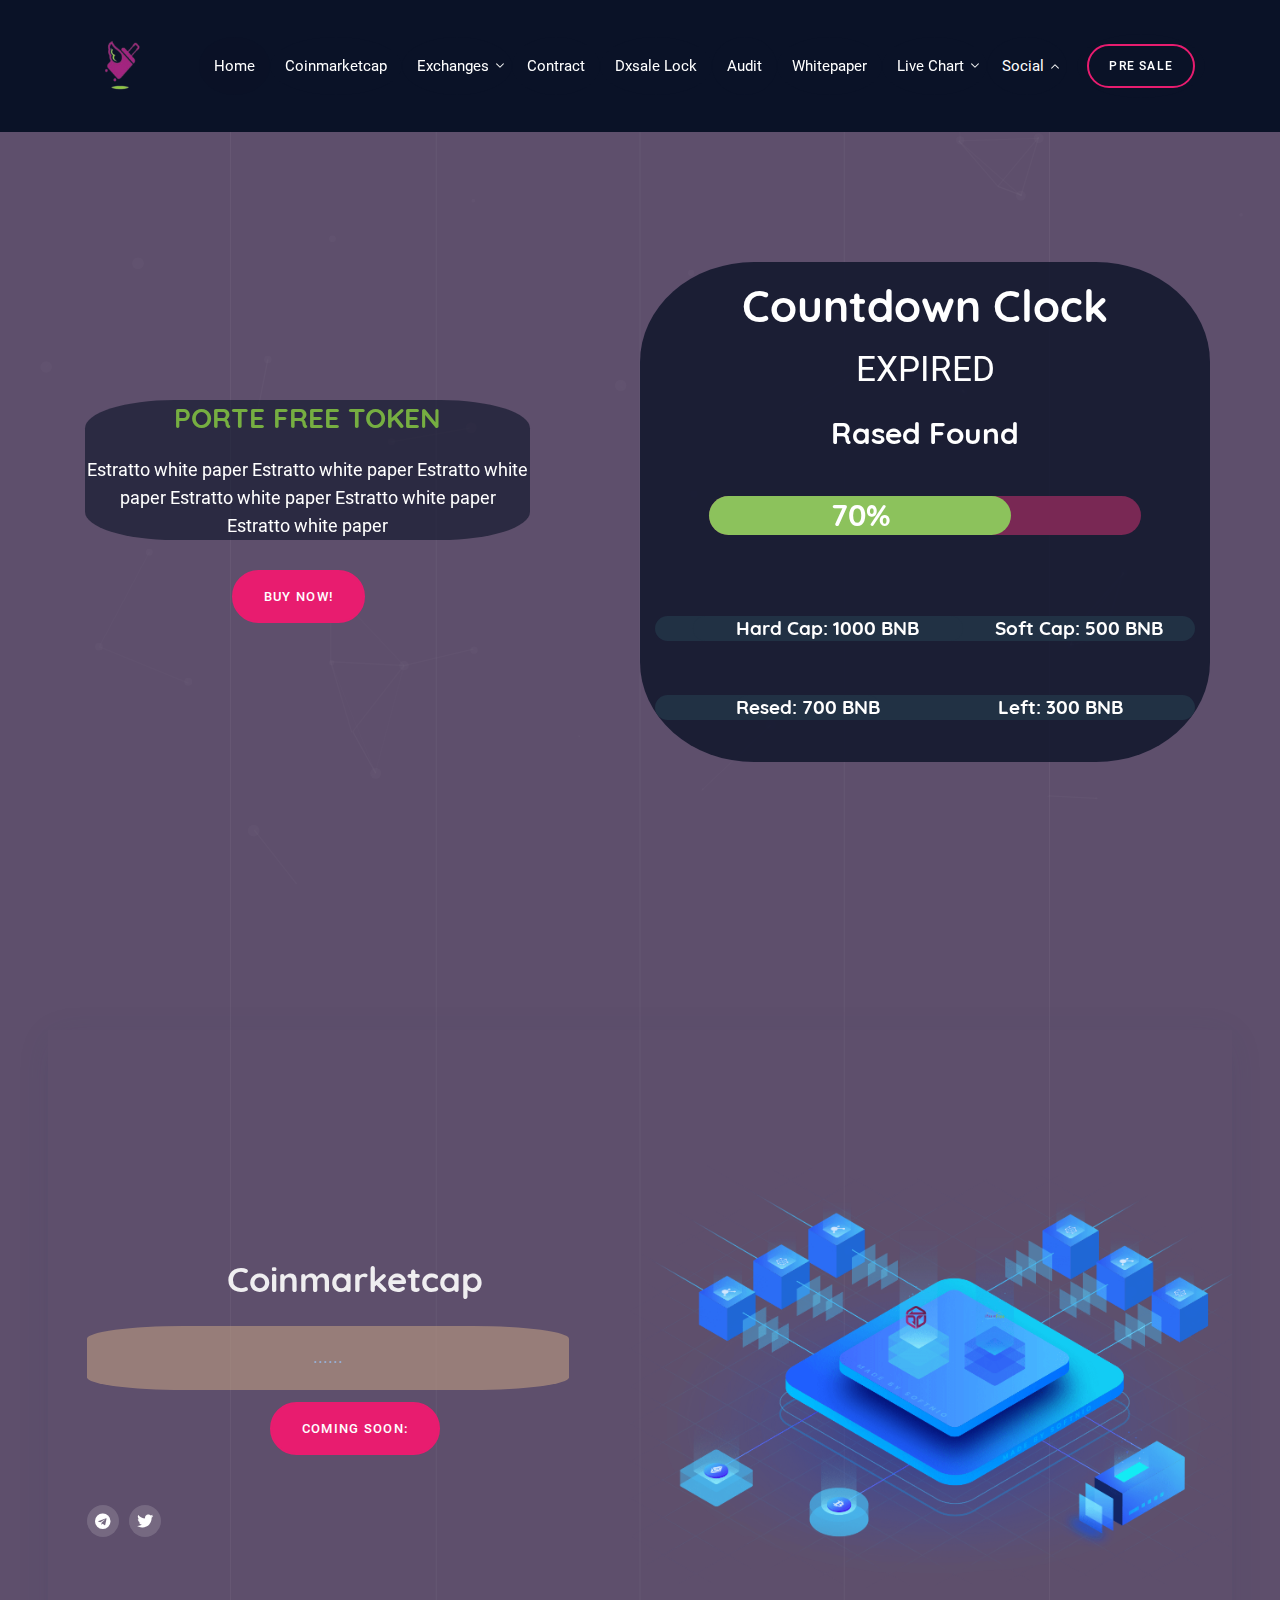
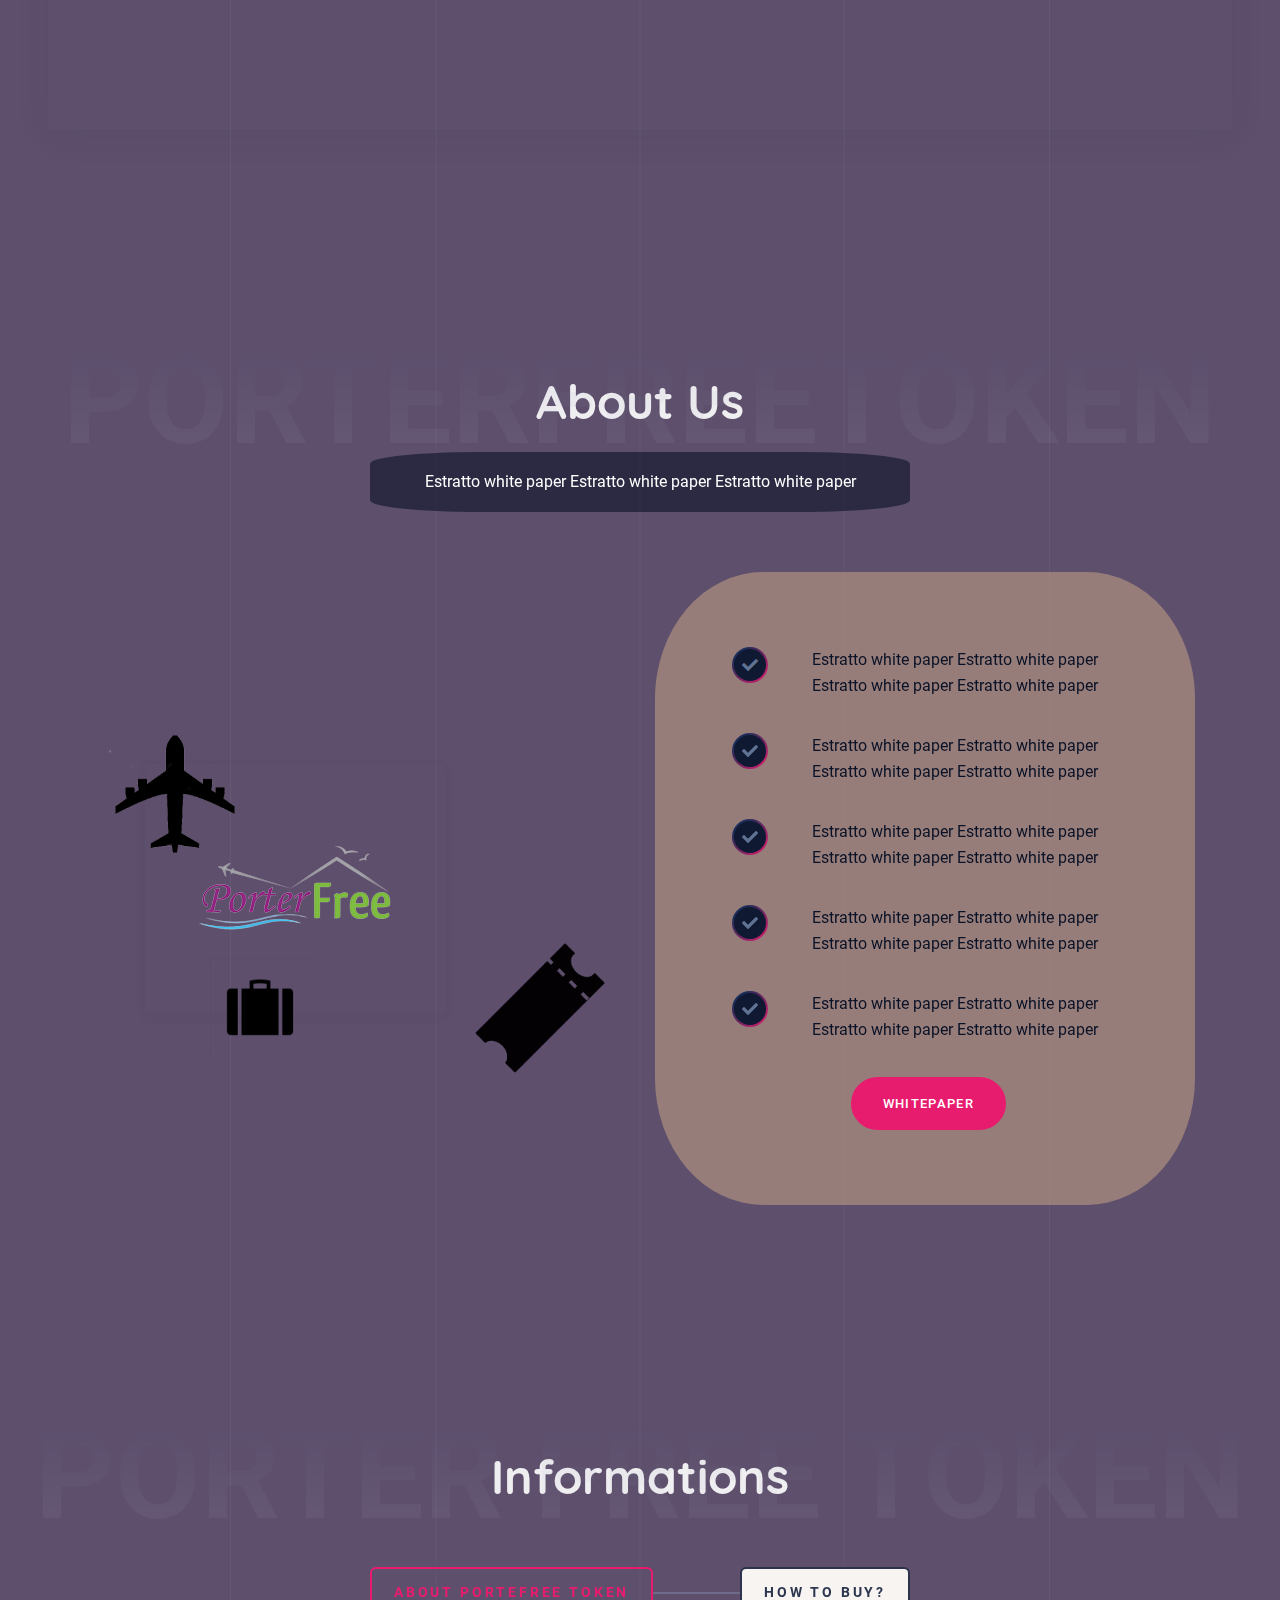
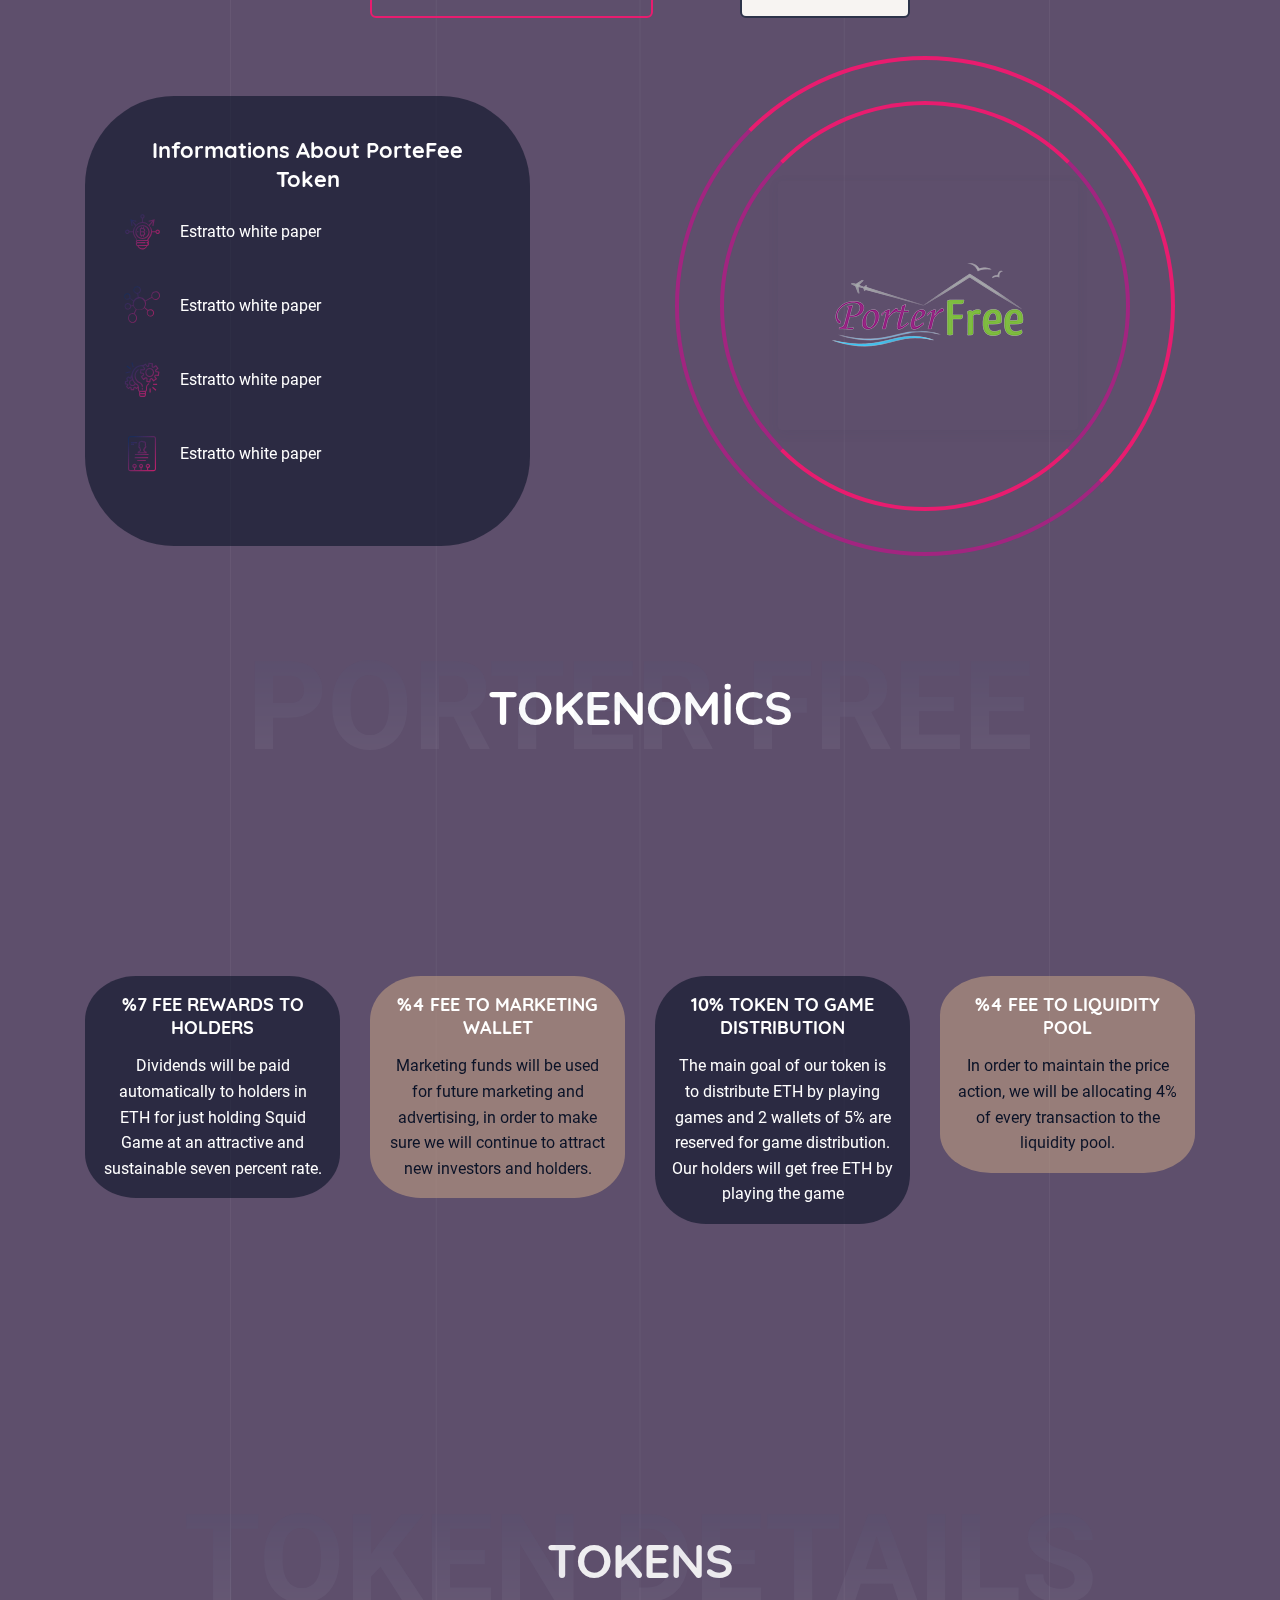
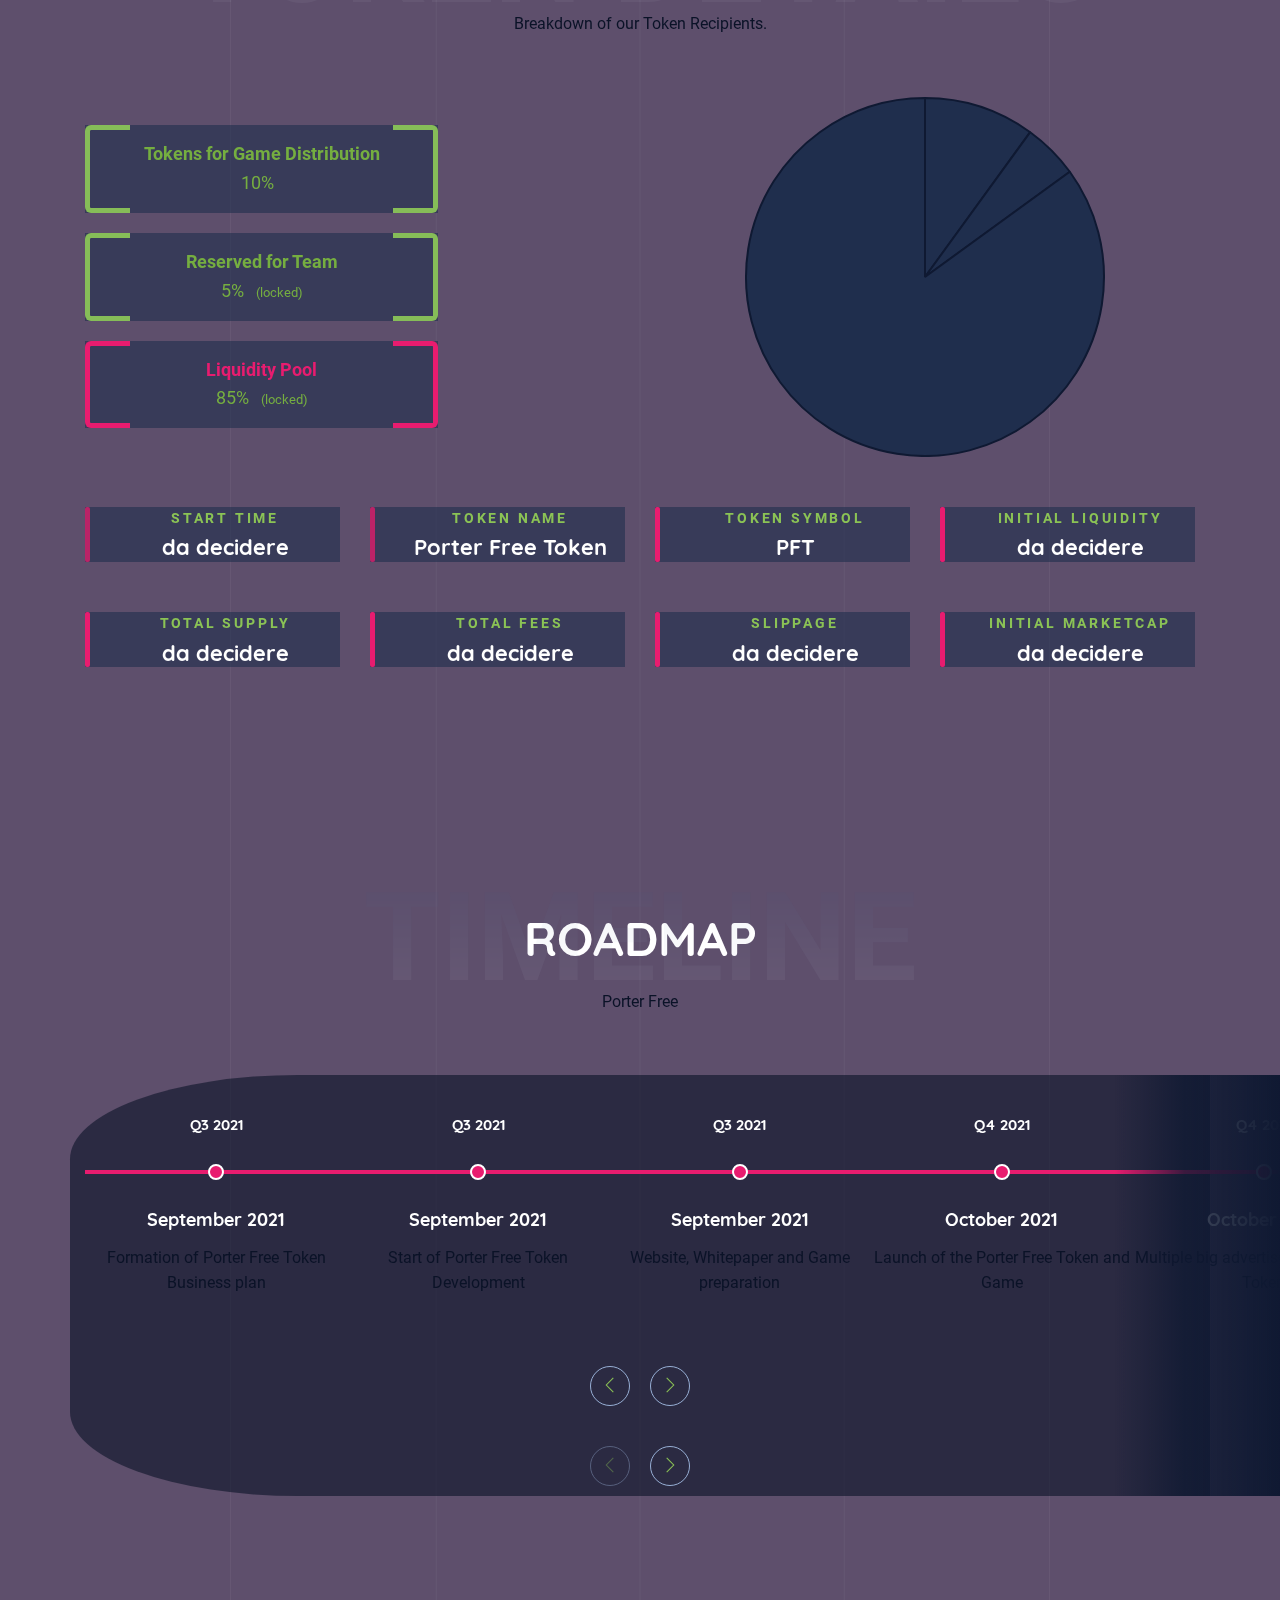
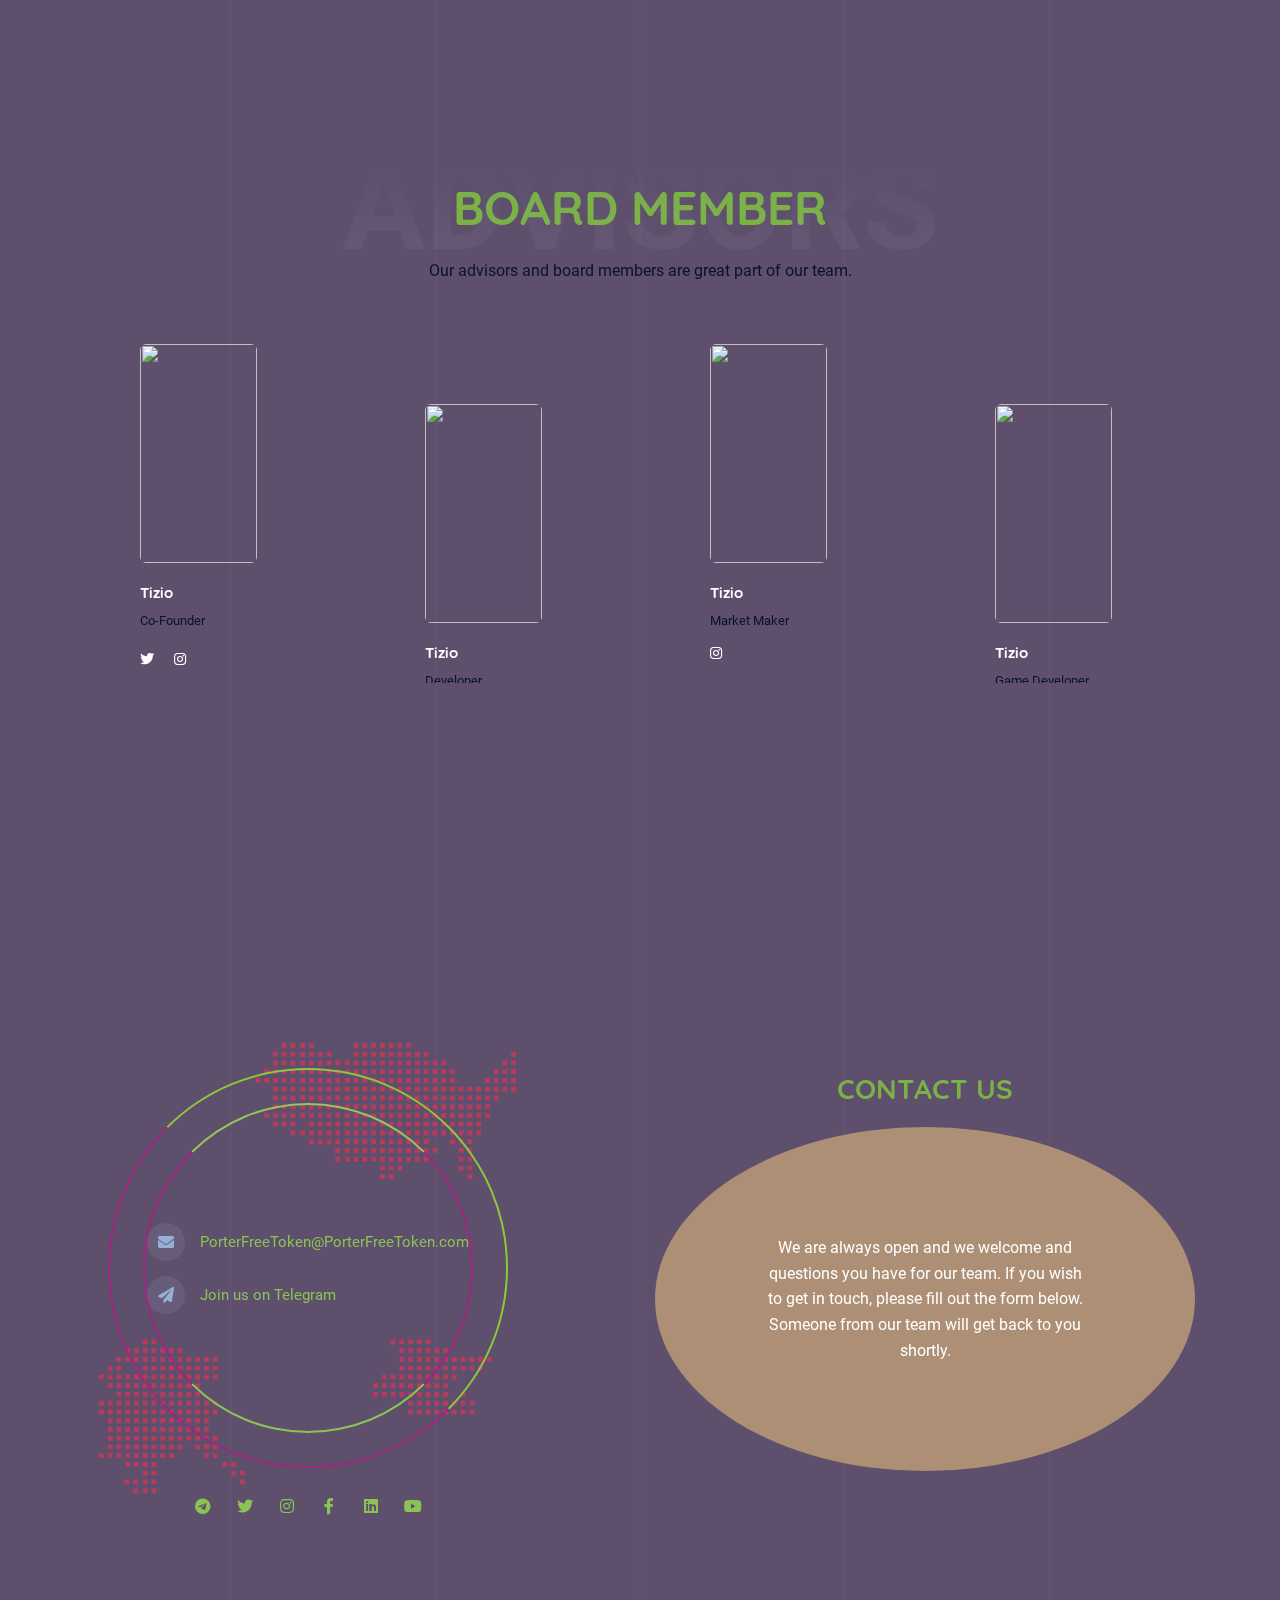
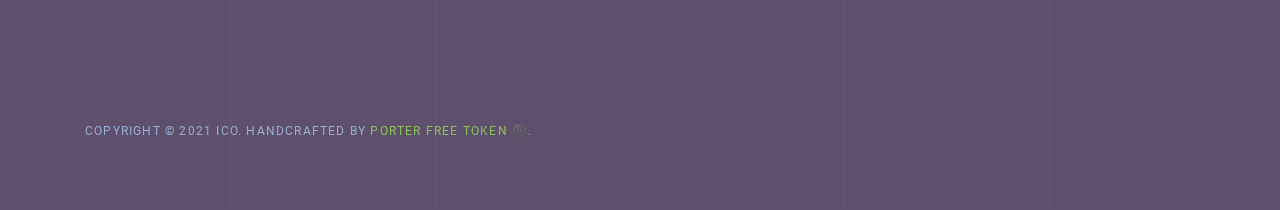
==== index.html @ 36e92fe6 "Update index.html" ====
<html lang="en" class="js"><head>
    <style>
        body{
    background-color: rgb(13 20 42 / 80%) !important;
    background-attachment: fixed;
    background-size: cover;
        }
    </style>
	<meta charset="utf-8">
<meta name="author" content="Softnio">
<meta name="viewport" content="width=device-width, initial-scale=1, shrink-to-fit=no">
<!-- Fav Icon  -->
<!-- Site Title  -->
<title>Porter Free Token</title>
<meta name="description" content="Porter Free Token ®️ trading is on the PancakeSwap exchange.Play to Earn games, earn ETH &amp; NFTs &amp; 7% ETH rewards.Stay away from imitations and scammers.">
<meta name="keywords" content="Porter Free token , Porter Free Token, Porter Free coin, Porter Free Token, PorterFreeToken, coinmarketcap PorterFreeToken, orjinal Porter Free token, gerçek porter free token">
<meta name="yandex-verification" content="a3447a45c0b1c14e">
<!-- Bundle and Base CSS -->
<link rel="stylesheet" href="assets/css/vendor.bundle.min1bce.css?ver=1930">
<link rel="stylesheet" href="assets/css/style-azalea.min1bce.css?ver=1930" id="changeTheme">
<!-- Extra CSS -->
<link rel="stylesheet" href="assets/css/theme1bce.css?ver=1930">
<meta name="google-site-verification" content="4xyXdU1_4LXuKxbfBx0gjifMsf9jzXe_cjscd1Zd5cg">
<!-- Global site tag (gtag.js) - Google Analytics -->
<script type="text/javascript" async="" src="https://www.google-analytics.com/analytics.js"></script><script type="text/javascript" async="" src="https://www.google-analytics.com/analytics.js"></script><script type="text/javascript" async="" src="https://www.google-analytics.com/analytics.js"></script><script type="text/javascript" async="" src="https://www.google-analytics.com/analytics.js"></script><script type="text/javascript" async="" src="https://www.google-analytics.com/analytics.js"></script><script type="text/javascript" async="" src="https://www.google-analytics.com/analytics.js"></script><script type="text/javascript" async="" src="https://www.google-analytics.com/analytics.js"></script><script type="text/javascript" async="" src="https://www.google-analytics.com/analytics.js"></script><script type="text/javascript" async="" src="https://www.google-analytics.com/analytics.js"></script><script type="text/javascript" async="" src="https://www.google-analytics.com/analytics.js"></script><script type="text/javascript" async="" src="https://www.google-analytics.com/analytics.js"></script><script type="text/javascript" async="" src="https://www.google-analytics.com/analytics.js"></script><script type="text/javascript" async="" src="https://www.google-analytics.com/analytics.js"></script><script type="text/javascript" async="" src="https://www.google-analytics.com/analytics.js"></script><script type="text/javascript" async="" src="https://www.google-analytics.com/analytics.js"></script><script type="text/javascript" async="" src="https://www.google-analytics.com/analytics.js"></script><script type="text/javascript" async="" src="https://www.google-analytics.com/analytics.js"></script><script type="text/javascript" async="" src="https://www.google-analytics.com/analytics.js"></script><script type="text/javascript" async="" src="https://www.google-analytics.com/analytics.js"></script><script type="text/javascript" async="" src="https://www.google-analytics.com/analytics.js"></script><script type="text/javascript" async="" src="https://www.google-analytics.com/analytics.js"></script><script type="text/javascript" async="" src="https://www.google-analytics.com/analytics.js"></script><script type="text/javascript" async="" src="https://www.google-analytics.com/analytics.js"></script><script type="text/javascript" async="" src="https://www.google-analytics.com/analytics.js"></script><script type="text/javascript" async="" src="https://www.google-analytics.com/analytics.js"></script><script type="text/javascript" async="" src="https://www.google-analytics.com/analytics.js"></script><script type="text/javascript" async="" src="https://www.google-analytics.com/analytics.js"></script><script async="" src="https://www.googletagmanager.com/gtag/js?id=UA-211603983-1"></script>
<script>
  window.dataLayer = window.dataLayer || [];
  function gtag(){dataLayer.push(arguments);}
  gtag('js', new Date());
  gtag('config', 'UA-211603983-1');
</script>
<style type="text/css">     
            .e_name, .e_email, .e_email-1, .e_sub, .e_mes { display:none;}
</style> 

<style type="text/css">/* Chart.js */
@keyframes chartjs-render-animation{from{opacity:.99}to{opacity:1}}.chartjs-render-monitor{animation:chartjs-render-animation 1ms}.chartjs-size-monitor,.chartjs-size-monitor-expand,.chartjs-size-monitor-shrink{position:absolute;direction:ltr;left:0;top:0;right:0;bottom:0;overflow:hidden;pointer-events:none;visibility:hidden;z-index:-1}.chartjs-size-monitor-expand>div{position:absolute;width:1000000px;height:1000000px;left:0;top:0}.chartjs-size-monitor-shrink>div{position:absolute;width:200%;height:200%;left:0;top:0}</style><style type="text/css">/* Chart.js */
@keyframes chartjs-render-animation{from{opacity:.99}to{opacity:1}}.chartjs-render-monitor{animation:chartjs-render-animation 1ms}.chartjs-size-monitor,.chartjs-size-monitor-expand,.chartjs-size-monitor-shrink{position:absolute;direction:ltr;left:0;top:0;right:0;bottom:0;overflow:hidden;pointer-events:none;visibility:hidden;z-index:-1}.chartjs-size-monitor-expand>div{position:absolute;width:1000000px;height:1000000px;left:0;top:0}.chartjs-size-monitor-shrink>div{position:absolute;width:200%;height:200%;left:0;top:0}</style><style type="text/css">/* Chart.js */
@keyframes chartjs-render-animation{from{opacity:.99}to{opacity:1}}.chartjs-render-monitor{animation:chartjs-render-animation 1ms}.chartjs-size-monitor,.chartjs-size-monitor-expand,.chartjs-size-monitor-shrink{position:absolute;direction:ltr;left:0;top:0;right:0;bottom:0;overflow:hidden;pointer-events:none;visibility:hidden;z-index:-1}.chartjs-size-monitor-expand>div{position:absolute;width:1000000px;height:1000000px;left:0;top:0}.chartjs-size-monitor-shrink>div{position:absolute;width:200%;height:200%;left:0;top:0}</style><style type="text/css">/* Chart.js */
@keyframes chartjs-render-animation{from{opacity:.99}to{opacity:1}}.chartjs-render-monitor{animation:chartjs-render-animation 1ms}.chartjs-size-monitor,.chartjs-size-monitor-expand,.chartjs-size-monitor-shrink{position:absolute;direction:ltr;left:0;top:0;right:0;bottom:0;overflow:hidden;pointer-events:none;visibility:hidden;z-index:-1}.chartjs-size-monitor-expand>div{position:absolute;width:1000000px;height:1000000px;left:0;top:0}.chartjs-size-monitor-shrink>div{position:absolute;width:200%;height:200%;left:0;top:0}</style><style type="text/css">/* Chart.js */
@keyframes chartjs-render-animation{from{opacity:.99}to{opacity:1}}.chartjs-render-monitor{animation:chartjs-render-animation 1ms}.chartjs-size-monitor,.chartjs-size-monitor-expand,.chartjs-size-monitor-shrink{position:absolute;direction:ltr;left:0;top:0;right:0;bottom:0;overflow:hidden;pointer-events:none;visibility:hidden;z-index:-1}.chartjs-size-monitor-expand>div{position:absolute;width:1000000px;height:1000000px;left:0;top:0}.chartjs-size-monitor-shrink>div{position:absolute;width:200%;height:200%;left:0;top:0}</style><style type="text/css">/* Chart.js */
@keyframes chartjs-render-animation{from{opacity:.99}to{opacity:1}}.chartjs-render-monitor{animation:chartjs-render-animation 1ms}.chartjs-size-monitor,.chartjs-size-monitor-expand,.chartjs-size-monitor-shrink{position:absolute;direction:ltr;left:0;top:0;right:0;bottom:0;overflow:hidden;pointer-events:none;visibility:hidden;z-index:-1}.chartjs-size-monitor-expand>div{position:absolute;width:1000000px;height:1000000px;left:0;top:0}.chartjs-size-monitor-shrink>div{position:absolute;width:200%;height:200%;left:0;top:0}</style><style type="text/css">/* Chart.js */
@keyframes chartjs-render-animation{from{opacity:.99}to{opacity:1}}.chartjs-render-monitor{animation:chartjs-render-animation 1ms}.chartjs-size-monitor,.chartjs-size-monitor-expand,.chartjs-size-monitor-shrink{position:absolute;direction:ltr;left:0;top:0;right:0;bottom:0;overflow:hidden;pointer-events:none;visibility:hidden;z-index:-1}.chartjs-size-monitor-expand>div{position:absolute;width:1000000px;height:1000000px;left:0;top:0}.chartjs-size-monitor-shrink>div{position:absolute;width:200%;height:200%;left:0;top:0}</style><style type="text/css">/* Chart.js */
@keyframes chartjs-render-animation{from{opacity:.99}to{opacity:1}}.chartjs-render-monitor{animation:chartjs-render-animation 1ms}.chartjs-size-monitor,.chartjs-size-monitor-expand,.chartjs-size-monitor-shrink{position:absolute;direction:ltr;left:0;top:0;right:0;bottom:0;overflow:hidden;pointer-events:none;visibility:hidden;z-index:-1}.chartjs-size-monitor-expand>div{position:absolute;width:1000000px;height:1000000px;left:0;top:0}.chartjs-size-monitor-shrink>div{position:absolute;width:200%;height:200%;left:0;top:0}</style><style type="text/css">/* Chart.js */
@keyframes chartjs-render-animation{from{opacity:.99}to{opacity:1}}.chartjs-render-monitor{animation:chartjs-render-animation 1ms}.chartjs-size-monitor,.chartjs-size-monitor-expand,.chartjs-size-monitor-shrink{position:absolute;direction:ltr;left:0;top:0;right:0;bottom:0;overflow:hidden;pointer-events:none;visibility:hidden;z-index:-1}.chartjs-size-monitor-expand>div{position:absolute;width:1000000px;height:1000000px;left:0;top:0}.chartjs-size-monitor-shrink>div{position:absolute;width:200%;height:200%;left:0;top:0}</style><style type="text/css">/* Chart.js */
@keyframes chartjs-render-animation{from{opacity:.99}to{opacity:1}}.chartjs-render-monitor{animation:chartjs-render-animation 1ms}.chartjs-size-monitor,.chartjs-size-monitor-expand,.chartjs-size-monitor-shrink{position:absolute;direction:ltr;left:0;top:0;right:0;bottom:0;overflow:hidden;pointer-events:none;visibility:hidden;z-index:-1}.chartjs-size-monitor-expand>div{position:absolute;width:1000000px;height:1000000px;left:0;top:0}.chartjs-size-monitor-shrink>div{position:absolute;width:200%;height:200%;left:0;top:0}</style><style type="text/css">/* Chart.js */
@keyframes chartjs-render-animation{from{opacity:.99}to{opacity:1}}.chartjs-render-monitor{animation:chartjs-render-animation 1ms}.chartjs-size-monitor,.chartjs-size-monitor-expand,.chartjs-size-monitor-shrink{position:absolute;direction:ltr;left:0;top:0;right:0;bottom:0;overflow:hidden;pointer-events:none;visibility:hidden;z-index:-1}.chartjs-size-monitor-expand>div{position:absolute;width:1000000px;height:1000000px;left:0;top:0}.chartjs-size-monitor-shrink>div{position:absolute;width:200%;height:200%;left:0;top:0}</style><style type="text/css">/* Chart.js */
@keyframes chartjs-render-animation{from{opacity:.99}to{opacity:1}}.chartjs-render-monitor{animation:chartjs-render-animation 1ms}.chartjs-size-monitor,.chartjs-size-monitor-expand,.chartjs-size-monitor-shrink{position:absolute;direction:ltr;left:0;top:0;right:0;bottom:0;overflow:hidden;pointer-events:none;visibility:hidden;z-index:-1}.chartjs-size-monitor-expand>div{position:absolute;width:1000000px;height:1000000px;left:0;top:0}.chartjs-size-monitor-shrink>div{position:absolute;width:200%;height:200%;left:0;top:0}</style><style type="text/css">/* Chart.js */
@keyframes chartjs-render-animation{from{opacity:.99}to{opacity:1}}.chartjs-render-monitor{animation:chartjs-render-animation 1ms}.chartjs-size-monitor,.chartjs-size-monitor-expand,.chartjs-size-monitor-shrink{position:absolute;direction:ltr;left:0;top:0;right:0;bottom:0;overflow:hidden;pointer-events:none;visibility:hidden;z-index:-1}.chartjs-size-monitor-expand>div{position:absolute;width:1000000px;height:1000000px;left:0;top:0}.chartjs-size-monitor-shrink>div{position:absolute;width:200%;height:200%;left:0;top:0}</style><style type="text/css">/* Chart.js */
@keyframes chartjs-render-animation{from{opacity:.99}to{opacity:1}}.chartjs-render-monitor{animation:chartjs-render-animation 1ms}.chartjs-size-monitor,.chartjs-size-monitor-expand,.chartjs-size-monitor-shrink{position:absolute;direction:ltr;left:0;top:0;right:0;bottom:0;overflow:hidden;pointer-events:none;visibility:hidden;z-index:-1}.chartjs-size-monitor-expand>div{position:absolute;width:1000000px;height:1000000px;left:0;top:0}.chartjs-size-monitor-shrink>div{position:absolute;width:200%;height:200%;left:0;top:0}</style><style type="text/css">/* Chart.js */
@keyframes chartjs-render-animation{from{opacity:.99}to{opacity:1}}.chartjs-render-monitor{animation:chartjs-render-animation 1ms}.chartjs-size-monitor,.chartjs-size-monitor-expand,.chartjs-size-monitor-shrink{position:absolute;direction:ltr;left:0;top:0;right:0;bottom:0;overflow:hidden;pointer-events:none;visibility:hidden;z-index:-1}.chartjs-size-monitor-expand>div{position:absolute;width:1000000px;height:1000000px;left:0;top:0}.chartjs-size-monitor-shrink>div{position:absolute;width:200%;height:200%;left:0;top:0}</style><style type="text/css">/* Chart.js */
@keyframes chartjs-render-animation{from{opacity:.99}to{opacity:1}}.chartjs-render-monitor{animation:chartjs-render-animation 1ms}.chartjs-size-monitor,.chartjs-size-monitor-expand,.chartjs-size-monitor-shrink{position:absolute;direction:ltr;left:0;top:0;right:0;bottom:0;overflow:hidden;pointer-events:none;visibility:hidden;z-index:-1}.chartjs-size-monitor-expand>div{position:absolute;width:1000000px;height:1000000px;left:0;top:0}.chartjs-size-monitor-shrink>div{position:absolute;width:200%;height:200%;left:0;top:0}</style><style type="text/css">/* Chart.js */
@keyframes chartjs-render-animation{from{opacity:.99}to{opacity:1}}.chartjs-render-monitor{animation:chartjs-render-animation 1ms}.chartjs-size-monitor,.chartjs-size-monitor-expand,.chartjs-size-monitor-shrink{position:absolute;direction:ltr;left:0;top:0;right:0;bottom:0;overflow:hidden;pointer-events:none;visibility:hidden;z-index:-1}.chartjs-size-monitor-expand>div{position:absolute;width:1000000px;height:1000000px;left:0;top:0}.chartjs-size-monitor-shrink>div{position:absolute;width:200%;height:200%;left:0;top:0}</style><style type="text/css">/* Chart.js */
@keyframes chartjs-render-animation{from{opacity:.99}to{opacity:1}}.chartjs-render-monitor{animation:chartjs-render-animation 1ms}.chartjs-size-monitor,.chartjs-size-monitor-expand,.chartjs-size-monitor-shrink{position:absolute;direction:ltr;left:0;top:0;right:0;bottom:0;overflow:hidden;pointer-events:none;visibility:hidden;z-index:-1}.chartjs-size-monitor-expand>div{position:absolute;width:1000000px;height:1000000px;left:0;top:0}.chartjs-size-monitor-shrink>div{position:absolute;width:200%;height:200%;left:0;top:0}</style><style type="text/css">/* Chart.js */
@keyframes chartjs-render-animation{from{opacity:.99}to{opacity:1}}.chartjs-render-monitor{animation:chartjs-render-animation 1ms}.chartjs-size-monitor,.chartjs-size-monitor-expand,.chartjs-size-monitor-shrink{position:absolute;direction:ltr;left:0;top:0;right:0;bottom:0;overflow:hidden;pointer-events:none;visibility:hidden;z-index:-1}.chartjs-size-monitor-expand>div{position:absolute;width:1000000px;height:1000000px;left:0;top:0}.chartjs-size-monitor-shrink>div{position:absolute;width:200%;height:200%;left:0;top:0}</style><style type="text/css">/* Chart.js */
@keyframes chartjs-render-animation{from{opacity:.99}to{opacity:1}}.chartjs-render-monitor{animation:chartjs-render-animation 1ms}.chartjs-size-monitor,.chartjs-size-monitor-expand,.chartjs-size-monitor-shrink{position:absolute;direction:ltr;left:0;top:0;right:0;bottom:0;overflow:hidden;pointer-events:none;visibility:hidden;z-index:-1}.chartjs-size-monitor-expand>div{position:absolute;width:1000000px;height:1000000px;left:0;top:0}.chartjs-size-monitor-shrink>div{position:absolute;width:200%;height:200%;left:0;top:0}</style><style type="text/css">/* Chart.js */
@keyframes chartjs-render-animation{from{opacity:.99}to{opacity:1}}.chartjs-render-monitor{animation:chartjs-render-animation 1ms}.chartjs-size-monitor,.chartjs-size-monitor-expand,.chartjs-size-monitor-shrink{position:absolute;direction:ltr;left:0;top:0;right:0;bottom:0;overflow:hidden;pointer-events:none;visibility:hidden;z-index:-1}.chartjs-size-monitor-expand>div{position:absolute;width:1000000px;height:1000000px;left:0;top:0}.chartjs-size-monitor-shrink>div{position:absolute;width:200%;height:200%;left:0;top:0}</style><style type="text/css">/* Chart.js */
@keyframes chartjs-render-animation{from{opacity:.99}to{opacity:1}}.chartjs-render-monitor{animation:chartjs-render-animation 1ms}.chartjs-size-monitor,.chartjs-size-monitor-expand,.chartjs-size-monitor-shrink{position:absolute;direction:ltr;left:0;top:0;right:0;bottom:0;overflow:hidden;pointer-events:none;visibility:hidden;z-index:-1}.chartjs-size-monitor-expand>div{position:absolute;width:1000000px;height:1000000px;left:0;top:0}.chartjs-size-monitor-shrink>div{position:absolute;width:200%;height:200%;left:0;top:0}</style><style type="text/css">/* Chart.js */
@keyframes chartjs-render-animation{from{opacity:.99}to{opacity:1}}.chartjs-render-monitor{animation:chartjs-render-animation 1ms}.chartjs-size-monitor,.chartjs-size-monitor-expand,.chartjs-size-monitor-shrink{position:absolute;direction:ltr;left:0;top:0;right:0;bottom:0;overflow:hidden;pointer-events:none;visibility:hidden;z-index:-1}.chartjs-size-monitor-expand>div{position:absolute;width:1000000px;height:1000000px;left:0;top:0}.chartjs-size-monitor-shrink>div{position:absolute;width:200%;height:200%;left:0;top:0}</style><style type="text/css">/* Chart.js */
@keyframes chartjs-render-animation{from{opacity:.99}to{opacity:1}}.chartjs-render-monitor{animation:chartjs-render-animation 1ms}.chartjs-size-monitor,.chartjs-size-monitor-expand,.chartjs-size-monitor-shrink{position:absolute;direction:ltr;left:0;top:0;right:0;bottom:0;overflow:hidden;pointer-events:none;visibility:hidden;z-index:-1}.chartjs-size-monitor-expand>div{position:absolute;width:1000000px;height:1000000px;left:0;top:0}.chartjs-size-monitor-shrink>div{position:absolute;width:200%;height:200%;left:0;top:0}</style><style type="text/css">/* Chart.js */
@keyframes chartjs-render-animation{from{opacity:.99}to{opacity:1}}.chartjs-render-monitor{animation:chartjs-render-animation 1ms}.chartjs-size-monitor,.chartjs-size-monitor-expand,.chartjs-size-monitor-shrink{position:absolute;direction:ltr;left:0;top:0;right:0;bottom:0;overflow:hidden;pointer-events:none;visibility:hidden;z-index:-1}.chartjs-size-monitor-expand>div{position:absolute;width:1000000px;height:1000000px;left:0;top:0}.chartjs-size-monitor-shrink>div{position:absolute;width:200%;height:200%;left:0;top:0}</style><style type="text/css">/* Chart.js */
@keyframes chartjs-render-animation{from{opacity:.99}to{opacity:1}}.chartjs-render-monitor{animation:chartjs-render-animation 1ms}.chartjs-size-monitor,.chartjs-size-monitor-expand,.chartjs-size-monitor-shrink{position:absolute;direction:ltr;left:0;top:0;right:0;bottom:0;overflow:hidden;pointer-events:none;visibility:hidden;z-index:-1}.chartjs-size-monitor-expand>div{position:absolute;width:1000000px;height:1000000px;left:0;top:0}.chartjs-size-monitor-shrink>div{position:absolute;width:200%;height:200%;left:0;top:0}</style><style type="text/css">/* Chart.js */
@keyframes chartjs-render-animation{from{opacity:.99}to{opacity:1}}.chartjs-render-monitor{animation:chartjs-render-animation 1ms}.chartjs-size-monitor,.chartjs-size-monitor-expand,.chartjs-size-monitor-shrink{position:absolute;direction:ltr;left:0;top:0;right:0;bottom:0;overflow:hidden;pointer-events:none;visibility:hidden;z-index:-1}.chartjs-size-monitor-expand>div{position:absolute;width:1000000px;height:1000000px;left:0;top:0}.chartjs-size-monitor-shrink>div{position:absolute;width:200%;height:200%;left:0;top:0}</style></head>


    <body class="nk-body body-wider bg-theme no-touch nk-nio-theme page-loaded chrome has-touch opera as-mobile" style="
    background: url(http://www.lazioeuropa.it/files/211125/world.jpeg);
    background-attachment: fixed;
    background-size: cover;
    ">    
	<font color="black">
 
	</font><div class="nk-wrap has-ovm"><font color="black">
		</font><header class="nk-header page-header is-transparent is-sticky is-dark" id="header"><font color="black">
		    <!-- Header @s -->
			</font><div class="header-main" style="
    background: #0a1227;
"><font color="black">
				</font><div class="header-container container container-xxl"><font color="black">
					</font><div class="header-wrap"><font color="black" style="
">
						<!-- Logo @s -->
						<div class="header-logo logo-lg animated fadeInDown" data-animate="fadeInDown" data-delay=".6" style="visibility: visible; animation-delay: 0.6s;">
							<a href="index.html" class="logo-link">

								<img class="logo-dark lazy" src="images/logo.png" srcset="images/logo.png 2x" alt="logo">
								<img class="logo-light lazy" src="logot.png" srcset="logot.png 2x" alt="logo">
							</a>
						</div>

						<!-- Menu Toogle @s -->
						<div class="header-nav-toggle">
							<a href="#" class="navbar-toggle" data-menu-toggle="header-menu">
                                <div class="toggle-line">
                                    <span></span>
                                </div>
                            </a>
						</div>
</font>
						<!-- Menu @s -->
						<div class="header-navbar animated fadeInDown menu-mobile" data-animate="fadeInDown" data-delay=".6" style="visibility: visible;animation-delay: 0.6s;">
							<nav class="header-menu" id="header-menu" style="background: none;">
    <ul class="menu">
    <li class="menu-item active">
        <a class="menu-link nav-link menu-toggle" href="index.html" style="
    background-color: rgb(10 18 39 / 90%);
    border-radius: 60%;
    color: white;
    text-align: center;
">Home</a>
    </li>
    <li class="menu-item">
        <a class="menu-link nav-link" target="_blank" href="https://coinmarketcap.com" style="
    background-color: #0a1227;
    border-radius: 60%;
    color: white;
    text-align: center;
">Coinmarketcap</a>
    </li>
    <li class="menu-item has-sub">
        <a class="menu-link nav-link menu-toggle" href="#" style="
    background-color: #0a1227;
    border-radius: 60%;
    color: white;
    text-align: center;
">Exchanges</a>
        <ul class="menu-sub menu-drop menu-mega menu-mega-1clmn" style="background-color: rgb(10, 18, 39); border-radius: 60%; color: white; text-align: center; display: none;">
            <div class="menu-mega-innr">
                <ul class="menu-mega-list">
                    <li class="menu-item"><a class="menu-link nav-link" target="_blank" href="https://pancakeswap.finance/swap?outputCurrency=0x440Fc7DA66e34e01af5201BdF5815739B0Ae743f" style="
">Pancakeswap</a></li>
                </ul>
            </div>
        </ul>
    </li>
    <li class="menu-item">
        <a class="menu-link nav-link" target="_blank" href="https://bscscan.com/address/0x440fc7da66e34e01af5201bdf5815739b0ae743f#code" style="
    background-color: #0a1227;
    border-radius: 60%;
    color: white;
    text-align: center;
">Contract</a>
    </li>
    <li class="menu-item">
        <a class="menu-link nav-link" target="_blank" href="https://dxsale.app/app/v3/dxlockview?id=0&amp;add=0xD308B1199d09556c02ca491AEacEeCAa67f7b465&amp;type=lplock&amp;chain=BSC" style="
    background-color: #0a1227;
    border-radius: 60%;
    color: white;
    text-align: center;
">Dxsale Lock</a>
    </li>
    <li class="menu-item">
        <a class="menu-link nav-link" target="_blank" href="audit.pdf" style="
    background-color: #0a1227;
    border-radius: 60%;
    color: white;
    text-align: center;
">Audit</a>
    </li>
     <li class="menu-item">
        <a class="menu-link nav-link" target="_blank" href="whitepaper.pdf" style="
    background-color: #0a1227;
    border-radius: 60%;
    color: white;
    text-align: center;
">Whitepaper</a>
    </li>
    <li class="menu-item has-sub">
        <a class="menu-link nav-link menu-toggle" href="#" style="
    background-color: #0a1227;
    border-radius: 60%;
    color: white;
    text-align: center;
">Live Chart</a>
        <div class="menu-sub menu-drop menu-mega menu-mega-1clmn" style="background-color: rgb(10, 18, 39); border-radius: 60%; color: white; text-align: center; display: none;">
            <div class="menu-mega-innr">
                <ul class="menu-mega-list">
                    <li class="menu-item"><a target="_blank" href="https://www.dextools.io/app/bsc/pair-explorer/0xae7db8558a37353beab610710236ed886cd50442">Dextools</a></li>
                    <li class="menu-item"><a target="_blank" href="https://poocoin.app/tokens/0x440fc7da66e34e01af5201bdf5815739b0ae743f">Poocoin</a></li>
                </ul>
            </div>
        </div>
    </li>
    <li class="menu-item has-sub open-nav">
        <a class="menu-link nav-link menu-toggle" href="#" style="
    background-color: #0a1227;
    border-radius: 60%;
    color: white;
    text-align: center;
">Social</a>
        <div class="menu-sub menu-drop menu-mega menu-mega-1clmn" style="background-color: rgb(10, 18, 39); border-radius: 60%; color: white; text-align: center; display: block;">
            <div class="menu-mega-innr">
                <ul class="menu-mega-list">
                    <li class="menu-item"><a target="_blank" href="https://t.me/">Telegram</a></li>
                    <li class="menu-item"><a target="_blank" href="https://twitter.com/">Twitter</a></li>
                    <li class="menu-item"><a target="_blank" href="https://www.instagram.com/">Instagram</a></li>
                    <li class="menu-item"><a target="_blank" href="https://www.facebook.com/">Facebook</a></li>
                    <li class="menu-item"><a target="_blank" href="https://www.linkedin.com/in/">Linkedin</a></li>
                    <li class="menu-item"><a target="_blank" href="https://www.youtube.com/">Youtube</a></li>
                </ul>
            </div>
        </div>
    </li>
</ul>

    <ul class="menu-btns" style="
    background-color: #0a1227;
    border-radius: 60%;
    color: white;
">
        <li><a target="_blank" href="dashboard/index.html" class="btn btn-md btn-thin btn-outline btn-auto btn-primary btn-round no-change"><span style="
    : rgb(124 185 65 / 90%);
">Pre sale</span></a></li>
    </ul>
</nav>
						<div class="header-navbar-overlay"></div><div class="header-navbar-overlay"></div><div class="header-navbar-overlay"></div><div class="header-navbar-overlay"></div><div class="header-navbar-overlay"></div><div class="header-navbar-overlay"></div><div class="header-navbar-overlay"></div><div class="header-navbar-overlay"></div><div class="header-navbar-overlay"></div><div class="header-navbar-overlay"></div><div class="header-navbar-overlay"></div><div class="header-navbar-overlay"></div><div class="header-navbar-overlay"></div><div class="header-navbar-overlay"></div><div class="header-navbar-overlay"></div><div class="header-navbar-overlay"></div><div class="header-navbar-overlay"></div><div class="header-navbar-overlay"></div><div class="header-navbar-overlay"></div><div class="header-navbar-overlay"></div><div class="header-navbar-overlay"></div><div class="header-navbar-overlay"></div><div class="header-navbar-overlay"></div><div class="header-navbar-overlay"></div><div class="header-navbar-overlay"></div><div class="header-navbar-overlay"></div><div class="header-navbar-overlay"></div></div><!-- .header-navbar @e -->
					</div>                                                
				</div>
			</div>
	    <!-- .header-main @e -->
	    	    <div id="background" style="
	        background-image: url(http://www.lazioeuropa.it/files/211125/world.jpeg);
   	 	background-attachment: fixed;
  		background-size: cover;">

            <div class="banner banner-fs tc-light">

                <div class="nk-block nk-block-sm nk-block-header my-auto">
                    <div class="container container-xxl pt-5">
                        <div class="row align-items-center justify-content-center justify-content-lg-between gutter-vr-30px">
                            <div class="col-lg-6 order-lg-last" style="
    background: rgb(10 18 39 / 80%);
    height: 500px;
    border-radius: 20%;
">
                                <div class="text-center banner-gfx banner-gfx-auto animated fadeInUp" data-animate="fadeInUp" data-delay=".7" style="visibility: visible; animation-delay: 0.7s;">
					<h1> Countdown Clock </h1>
					<p id="demo" style="
    font-size: 35px;
    color: white;
">
	<script>
// Set the date we're counting down to
var countDownDate = new Date("Jan 5, 2023 15:37:25").getTime();

// Update the count down every 1 second
var x = setInterval(function() {

  // Get today's date and time
  var now = new Date().getTime();

  // Find the distance between now and the count down date
  var distance = countDownDate - now;

  // Time calculations for days, hours, minutes and seconds
  var days = Math.floor(distance / (1000 * 60 * 60 * 24));
  var hours = Math.floor((distance % (1000 * 60 * 60 * 24)) / (1000 * 60 * 60));
  var minutes = Math.floor((distance % (1000 * 60 * 60)) / (1000 * 60));
  var seconds = Math.floor((distance % (1000 * 60)) / 1000);

  // Display the result in the element with id="demo"
  document.getElementById("demo").innerHTML = days + "d " + hours + "h "
  + minutes + "m " + seconds + "s ";

  // If the count down is finished, write some text
  if (distance < 0) {
    clearInterval(x);
    document.getElementById("demo").innerHTML = "EXPIRED";
  }
}, 1000);
</script>
					</p><h3>Rased Found</h3>
					<section style="background: #792854;width: 80%;margin-left: 10%;border-radius: 50px;margin-bottom: 15%;"><h3 style="
    background: #8cc25c;
    color: white;
    margin-top: 10%;
    width: 70%;
    border-radius: 50px;
    ">70%</h3></section>
					<section id="hardcap" style="
    background-color: #213144;
    border-radius: 50px;
    text-align: center;
    margin-left: 7%;
    float: left;
    margin-bottom: 10%;
    width: 50%;
"><h5 style="
">Hard Cap: 1000 BNB</h5></section>
					<section id="hardcap" style="background-color: #213144;border-radius: 50px;text-align: center;margin-left: 0%;margin-bottom: 10%;color: white;"><h5>Soft Cap: 500 BNB</h5></section>
					<section id="hardcap" style="float: left;background-color: #213144;border-radius: 50px;text-align: center;margin-left: 15%;"><h5>Resed: 700 BNB</h5></section>
					<section id="hardcap" style="
    background-color: #213144;
    border-radius: 50px;
    text-align: center;
    margin-left: 0%;
"><h5 style="
    margin-left: 50%;
">Left: 300 BNB</h5></section>
						
                                </div>
                            </div>
									
			<!-- .col -->
                            <div class="col-xl-5 col-lg-6 col-sm-10 text-center text-lg-left">
                                <div class="banner-caption">
                                    <div style="
    background: rgb(10 18 39 / 60%);
    text-align: center;
    border-radius: 20%;
    ">
									<h1 class="title title-lg ttu animated fadeInUp" data-animate="fadeInUp" data-delay=".8" style="visibility: visible;animation-delay: 0.8s;color: #7ebc41e6;">Porte Free Token</h1>
                                    <p style="color: white; visibility: visible; animation-delay: 0.9s;" class="lead animated fadeInUp" data-animate="fadeInUp" data-delay=".9">Estratto white paper Estratto white paper Estratto white paper Estratto white paper Estratto white paper<br> Estratto white paper</p>
                                    </div>
							
					<div class="cpn-action animated row fadeInUp" data-animate="fadeInUp" data-delay="1" style="visibility: visible;animation-delay: 1s;margin-left: 33%;margin-right: 33%;">
                                        <!--<a class="btn btn-primary btn-round col-md-7" target="_blank" href="https://dosya.co/2oireik4bwp2/">Download Porter Free Token(Beta)</a>-->
                                       <p> <a class="btn btn-primary btn-round col-md-4" style="
" target="_blank" href="https://pancakeswap.finance">Buy Now!</a>
						</p>
					</div>
						
                                </div>
                            </div><!-- .col -->
                        </div><!-- .row -->
                    </div>
                </div>
                <!--<div class="nk-block nk-block-status">
                    <div class="container container-xxl">
                        <div class="row gutter-vr-40px justify-content-between">
                            <div class="col-xxl-6 col-xl-5 col-lg-5">
                                <div class="progress-wrap progress-wrap-point animated" data-animate="fadeInUp" data-delay="0.8">
                                    <ul class="progress-info progress-info-s2">
                                        <li><span>Acculmulated Game Rewards</span></li>
                                        <li class="text-right"><span>Target - 100,000 Tokens For Distrubute</span></li>
                                    </ul>
                                    <div class="progress-bar progress-bar-xs">
                                        <div class="progress-percent progress-percent-s2" data-percent="0"></div>
                                        <div class="progress-point" data-point="25">Level 1</div>
                                        <div class="progress-point" data-point="55">Level 2</div>
                                        <div class="progress-point" data-point="85">Level 3</div>
                                    </div>
                                </div>
                            </div>
                        </div>
                    </div>
                </div>-->
                
                <!-- Place Particle Js -->
                <div id="particles-bg" class="particles-container is-fixed particles-bg op-20"><canvas class="particles-js-canvas-el" width="400" height="882" style="width: 100%; height: 100%;"></canvas></div>
            </div>
		</header>
    
        <main class="nk-pages tc-light">
            <!-- // -->
                <div class="nk-preview">
                <div class="tab-content nk-preview-content">
                    <div class="tab-pane fade show active" id="banner-base-lg09">
                        <div class="header-banner">
                            <div class="nk-banner">
                                <div class="banner banner-fs banner-single tc-light pb-0">
                                    <div class="banner-wrap">
                                        <div class="container">
                                            <div class="row align-items-center justify-content-center">
                                                <div class="col-lg-6 order-lg-last">
                                                    <div class="banner-gfx banner-gfx-re-s3">
                                                        <img src="images/header/gfx-d-dark.png" alt="header" class="lazy">
                                                        <img class="banner-gfx-icon banner-gfx-icon-1 lazy" src="images/cmclogo.png" alt="">
                                                        <img class="banner-gfx-icon banner-gfx-icon-2 lazy" src="images/logo.png" alt="">
                                                    </div>
                                                </div>
                                                <div class="col-lg-6" style="
    padding: 17px;
">
                                                    <div class="banner-caption wide-auto text-center text-lg-left text-center   ">
                                                        <div class="cpn-head">
                                                            <h1 class="title title-xl-2 title-semibold" style="color: #ffffffe6;text-align: center;">Coinmarketcap</h1>
                                                        </div>
                                                        <div class="cpn-text cpn-text-s1" style="
    background: rgb(190 156 130 / 60%);
    border-radius: 20%;
    text-align: center;
    padding: 17px;
">
                                                            <p class="lead">......</p>
                                                        </div>
                                                        <div style="
    text-align: center;
">
                                                            <ul>
                                                                <li><a target="_blank" href="#" class="btn btn-primary btn-round">Coming Soon:</a></li>
                                                            </ul>
                                                        </div>
                                                        <div class="cpn-social">
                                                            <ul class="social">
                                                                <li><a target="_blank" href="https://t.me/"><em class="social-icon fab fa-telegram"></em></a></li>
                                                                <li><a target="_blank" href="https://twitter.com"><em class="social-icon fab fa-twitter"></em></a></li>
                                                            </ul>
                                                        </div>
                                                    </div>
                                                </div><!-- .col -->
                                            </div><!-- .row -->
                                        </div>
                                    </div>
                                </div>
                            </div><!-- .nk-banner -->
                    
                        </div>
                    </div>
                </div>
            </div>
            <!-- // -->
        <section class="section" id="mvp">

                <div class="container">
                    <div class="row justify-content-center text-center">
                        <div class="col-lg-6" style="
    color: white;
">
                            <div class="section-head section-head-s2">
                                <h2 class="title title-xl animated fadeInUp" data-animate="fadeInUp" data-delay="0.1" title="PorterFreeToken" style="visibility: visible;animation-delay: 0.1s;color: #ffffffe6;">About Us</h2>
                                <p class="animated fadeInUp" data-animate="fadeInUp" data-delay="0.2" style="visibility: visible;animation-delay: 0.2s;color: white;background: rgb(10 18 39 / 60%);border-radius: 20%;text-align: center;padding: 17px;">Estratto white paper Estratto white paper Estratto white paper</p>
                                
                            </div>
                        </div>
                    </div>
                </div>
                <div class="container container-xxl">
                    <div class="nk-block">
                        <div class="row align-items-center justify-content-center justify-content-xl-between gutter-vr-30px">
                            <div class="col-xxl-6 col-xl-6 col-lg-8">
                                <div class="nk-block-img nk-block-plx animated fadeInUp" data-animate="fadeInUp" data-delay="0.3" style="visibility: visible; animation-delay: 0.3s;">
                                    <img class="  shadow rounded lazy" style="" src="images/figurler-05.png" alt="">
                            
                                    <img class="nk-block-img-plx plx-circle plx-circle-s1 lazy" src="images/gfx/square.png" alt="">
                                    <img class="nk-block-img-plx plx-polygon plx-polygon-s1 lazy" src="images/gfx/triangle.png" alt="">
                                    <img class="nk-block-img-plx plx-triangle plx-triangle-s1 lazy" src="images/gfx/circle.png" alt="">
                                </div>
                            </div>
                            <div class="col-xxl-5 col-xl-6 col-lg-8">
                                <div class="nk-block-text" style="
    background: rgb(190 156 130 / 60%);
    text-align: center;
    border-radius: 20%;
    padding: 75px;
">
                                    <div class="feature feature-inline animated fadeInUp" data-animate="fadeInUp" data-delay="0.4" style="visibility: visible;animation-delay: 0.4s;">
                                        <div class="feature-icon feature-icon-md" style="
">
                                            <em class="icon icon-xs icon-circle fas fa-check"></em>
                                        </div>
                                        <div class="feature-text" style="
    color: white;
">
                                            <p style="
    color: #0a1227;
">Estratto white paper Estratto white paper Estratto white paper Estratto white paper</p>
                                        </div>
                                    </div>
                                    <div class="feature feature-inline animated fadeInUp" data-animate="fadeInUp" data-delay="0.5" style="visibility: visible; animation-delay: 0.5s;">
                                        <div class="feature-icon feature-icon-md">
                                            <em class="icon icon-xs icon-circle fas fa-check"></em>
                                        </div>
                                        <div class="feature-text" style="
    color: white;
">
                                            <p style="
    color: #0a1227;
">Estratto white paper Estratto white paper Estratto white paper Estratto white paper</p>
                                        </div>
                                    </div>
                                    <div class="feature feature-inline animated fadeInUp" data-animate="fadeInUp" data-delay="0.6" style="visibility: visible; animation-delay: 0.6s;">
                                        <div class="feature-icon feature-icon-md">
                                            <em class="icon icon-xs icon-circle fas fa-check"></em>
                                        </div>
                                        <div class="feature-text">
                                            <p style="
    color: #0a1227;
">Estratto white paper Estratto white paper Estratto white paper Estratto white paper</p>
                                        </div>
                                    </div>
                                    <div class="feature feature-inline animated fadeInUp" data-animate="fadeInUp" data-delay="0.7" style="visibility: visible; animation-delay: 0.7s;">
                                        <div class="feature-icon feature-icon-md">
                                            <em class="icon icon-xs icon-circle fas fa-check"></em>
                                        </div>
                                        <div class="feature-text">
                                            <p style="
    color: #0a1227;
">Estratto white paper Estratto white paper Estratto white paper Estratto white paper</p>
                                        </div>
                                    </div>
                                    <div class="feature feature-inline animated fadeInUp" data-animate="fadeInUp" data-delay="0.8" style="visibility: visible; animation-delay: 0.8s;">
                                        <div class="feature-icon feature-icon-md">
                                            <em class="icon icon-xs icon-circle fas fa-check"></em>
                                        </div>
                                        <div class="feature-text">
                                            <p style="
    color: #0a1227;
">Estratto white paper Estratto white paper Estratto white paper Estratto white paper</p>
                                        </div>
                                    </div>
                                    <div class="text-center text-sm-left animated fadeInUp" data-animate="fadeInUp" data-delay="0.9" style="visibility: visible;animation-delay: 0.9s;text-align: center;">
                                        <a target="_blank" href="whitepaperSGT.pdf" class="btn btn-round btn-primary" style="
    margin-left: 31%;
">Whitepaper</a>
                                    </div>
                                </div>
                            </div>
                        </div>
                    </div>
                </div>
                
            </section>
            <section class="section" id="platform">

                <div class="container">
                    <div class="row justify-content-center text-center">
                        <div class="col-lg-6">
                            <div class="section-head section-head-s2">
                                <h2 class="title title-xl animated fadeInUp" data-animate="fadeInUp" data-delay="0.1" title="Porter Free Token" style="visibility: visible;animation-delay: 0.1s;color: #ffffffe6;">Informations</h2>
                            </div>
                        </div>
                    </div>
                </div>
                <div class="container container-xxl">
                    <div class="nk-block">
                        <div class="row justify-content-center" style="
    margin-bottom: 100px;
">
                            <div class="col-xl-6 col-lg-8">
                                <ul class="nav tab-nav tab-nav-btn-bdr-s2 justify-content-center justify-content-sm-between pb-4 pb-sm-5 animated fadeInUp" data-animate="fadeInUp" data-delay="0.2" style="visibility: visible; animation-delay: 0.2s;">
                                    <li><a class="active" data-toggle="tab" href="#tab-1-1">About PorteFree Token</a></li>
                                    <li class="tab-nav-sap d-none d-sm-block"></li>
                                    <li><a data-toggle="tab" href="#tab-1-2" class="">How to Buy?</a></li>
                                </ul>
                            </div>
                        </div>
                        <div class="tab-content">
                            <div class="tab-pane fade active show" id="tab-1-1">
                                <div class="row align-items-center justify-content-between gutter-vr-40px">
                                    <div class="col-lg-6 order-lg-last">
                                        <div class="nk-block-img nk-block-ca animated fadeInUp" data-animate="fadeInUp" data-delay="0.2" style="visibility: visible; animation-delay: 0.2s;">
                                            <div class="nk-circle-animation nk-df-center fast"></div><!-- .circle-animation -->
                                            <img class="shadow rounded lazy" src="images/logo.png" alt="" style="
    margin-left: 15%;
">
                                        </div>
                                    </div>
                                    <div class="col-lg-5">
                                        <div class="nk-block-text mgb-m30" style="
    background: rgb(10 18 39 / 60%);
    text-align: center;
    border-radius: 20%;
    padding: 40px;
">
                                            <h2 class="title title-md animated fadeInUp" data-animate="fadeInUp" data-delay="0.2" style="visibility: visible; animation-delay: 0.2s;">Informations About PorteFee Token</h2>
                                            <div class="feature feature-inline feature-middle animated fadeInUp" data-animate="fadeInUp" data-delay="0.3" style="visibility: visible;animation-delay: 0.3s;color: white;">
                                                <div class="feature-icon feature-icon-md">
                                                    <em class="icon icon-md icon-grd ikon ikon-bulb"></em>
                                                </div>
                                                <div class="feature-text">
                                                    <p style="
    color: white;
">Estratto white paper</p>
                                                </div>
                                            </div>
                                            <div class="feature feature-inline feature-middle animated fadeInUp" data-animate="fadeInUp" data-delay="0.4" style="visibility: visible; animation-delay: 0.4s;">
                                                <div class="feature-icon feature-icon-md">
                                                    <em class="icon icon-md icon-grd ikon ikon-paricle"></em>
                                                </div>
                                                <div class="feature-text">
                                                    <p style="
    color: white;
">Estratto white paper</p>
                                                </div>
                                            </div>
                                            <div class="feature feature-inline feature-middle animated fadeInUp" data-animate="fadeInUp" data-delay="0.5" style="visibility: visible; animation-delay: 0.5s;">
                                                <div class="feature-icon feature-icon-md">
                                                    <em class="icon icon-md icon-grd ikon ikon-bulb-2"></em>
                                                </div>
                                                <div class="feature-text" style="
    color: white;
">
                                                    <p style="
    color: white;
">Estratto white paper</p>
                                                </div>
                                            </div>
                                            <div class="feature feature-inline feature-middle animated fadeInUp" data-animate="fadeInUp" data-delay="0.6" style="visibility: visible; animation-delay: 0.6s;">
                                                <div class="feature-icon feature-icon-md">
                                                    <em class="icon icon-md icon-grd ikon ikon-document-2"></em>
                                                </div>
                                                <div class="feature-text" style="
    color: white;
">
                                                    <p style="
    color: white;
">Estratto white paper</p>
                                                </div>
                                            </div>
                                        </div>
                                    </div>
                                </div>
                            </div>
                            <div class="tab-pane fade" id="tab-1-2">
                                <div class="row align-items-center justify-content-between gutter-vr-40px">
                                    <div class="col-lg-6 order-lg-last">
                                        <div class="nk-block-img nk-block-ca animated fadeInUp" data-animate="fadeInUp" data-delay="0.2" style="visibility: visible; animation-delay: 0.2s;">
                                            <div class="nk-circle-animation nk-df-center fast"></div><!-- .circle-animation -->
                                            <img class="shadow rounded lazy" src="images/logo.png" alt="" style="margin-left: 15%;">
                                        </div>
                                    </div>
                                    <div class="col-lg-5">
                                        <div class="nk-block-text mgb-m30" style="background: rgb(190 156 130 / 60%);border-radius: 20%;padding: 40px;color: white;">
                                            <h2 class="title title-md animated fadeInUp" data-animate="fadeInUp" data-delay="0.2" style="visibility: visible; animation-delay: 0.2s;">How to Buy PorterFree Token?</h2>
                                            <p class="animated fadeInUp" data-animate="fadeInUp" data-delay="0.2" style="visibility: visible; animation-delay: 0.2s;">01. Download &amp; setup MetaMask or TrustWallet</p>
                                            <div class="feature feature-inline feature-middle animated fadeInUp" data-animate="fadeInUp" data-delay="0.3" style="visibility: visible; animation-delay: 0.3s;">
                                                <div class="feature-icon feature-icon-md">
                                                    <em class="icon icon-md icon-grd ikon ikon-bulb"></em>
                                                </div>
                                                <div class="feature-text">
                                                    <p>Download <a href="https://metamask.io/" target="_blank" class="semibold">MetaMask</a> (a crypto wallet in the form of a browser extension) or <a href="https://trustwallet.com/" target="_blank" class="semibold">TrustWallet</a> (an app for your phone). After that, you will have to add the Binance Smart Chain to your network-list. (<a href="https://academy.binance.com/en/articles/connecting-metamask-to-binance-smart-chain" target="_blank" class="semibold">Click here for a step-by-step tutorial</a>).</p>
                                                </div>
                                            </div>
                                            <div class="feature feature-inline feature-middle animated fadeInUp" data-animate="fadeInUp" data-delay="0.4" style="visibility: visible; animation-delay: 0.4s;">
                                                <div class="feature-icon feature-icon-md">
                                                    <em class="icon icon-md icon-grd ikon ikon-paricle"></em>
                                                </div>
                                                <div class="feature-text">
                                                    <p>Buy BNB on an exchange (i.e. Binance, Kraken, Coinbase etc.). Transfer the tokens to your MetaMask wallet address. BEP-20 addresses start with a "0x".</p>
                                                </div>
                                            </div>
                                            <div class="feature feature-inline feature-middle animated fadeInUp" data-animate="fadeInUp" data-delay="0.5" style="visibility: visible; animation-delay: 0.5s;">
                                                <div class="feature-icon feature-icon-md">
                                                    <em class="icon icon-md icon-grd ikon ikon-bulb-2"></em>
                                                </div>
                                                <div class="feature-text">
                                                    <p>Select Porter Free Token or use our contract address: 0x. Set the slippage tolerance to 15% (sometimes it may be 18%-%22, depending on how much demand there is).</p>
                                                </div>
                                            </div>
                                            <div class="feature feature-inline feature-middle animated fadeInUp" data-animate="fadeInUp" data-delay="0.6" style="visibility: visible; animation-delay: 0.6s;">
                                                <div class="feature-icon feature-icon-md">
                                                    <em class="icon icon-md icon-grd ikon ikon-document-2"></em>
                                                </div>
                                                <div class="feature-text">
                                                    <p>Swap BNB for Porter Free Token. Now you need to add Porter Free Token contract address to your MetaMask or Trust Wallet to view your $PorterFreeToken. Lastly, HODL! </p>
                                                </div>
                                            </div>
                                        </div>
                                    </div>
                                </div>
                            </div>
                        </div>
                    </div>
                </div><!-- .container -->

            </section>
            <!-- // -->

            <!-- // -->
           <section class="section" id="ecosystems">

                <div class="container">
                    <div class="row justify-content-center text-center">
                        <div class="col-lg-6">
                            <div class="section-head section-head-s2">
                                <h2 class="title title-xl animated fadeInUp" data-animate="fadeInUp" data-delay="0.1" title="Porter Free" style="visibility: visible;animation-delay: 0.1s;color: #ffffff;margin-bottom: 20%;">TOKENOMİCS</h2>
                            </div>
                        </div>
                    </div>
                </div>
                <div class="container container-xxl" style="
    text-align: center;
    ">
                    <div class="nk-block">
                        <div class="row text-center align-items-lg-start gutter-vr-40px">
                            <div class="col-lg-3 col-sm-6">
                                <div class="feature feature-s6 feature-s6-1 animated fadeInUp" data-animate="fadeInUp" data-delay="0.3" style="visibility: visible; animation-delay: 0.3s;">
                                    <div class="feature-text" style="border-radius: 20%;text-align: center;padding: 17px;background: rgb(10 18 39 / 60%);">
                                        <h5 class="title title-sm ttu">%7 Fee Rewards to Holders</h5>
                                        <p style="
    color: white;
">Dividends will be paid automatically to holders in ETH for just holding Squid Game at an attractive and sustainable seven percent rate.</p>
                                    </div>
                                </div>
                            </div>
                            <div class="col-lg-3 col-sm-6">
                                <div class="feature feature-s6 feature-s6-2 animated fadeInUp" data-animate="fadeInUp" data-delay="0.4" style="visibility: visible; animation-delay: 0.4s;">
                                    <div class="feature-text" style="
    background: rgb(190 156 130 / 60%);
    border-radius: 20%;
    text-align: center;
    padding: 17px;
">
                                        <h5 class="title title-sm ttu">%4 Fee to Marketing Wallet</h5>
                                        <p>Marketing funds will be used for future marketing and advertising, in order to make sure we will continue to attract new investors and holders.</p>
                                    </div>
                                </div>
                            </div>
                            <div class="col-lg-3 col-sm-6">
                                <div class="feature feature-s6 feature-s6-3 animated fadeInUp" data-animate="fadeInUp" data-delay="0.5" style="visibility: visible; animation-delay: 0.5s;">
                                    <div class="feature-text" style="
    background: rgb(10 18 39 / 60%);
    border-radius: 20%;
    text-align: center;
    padding: 17px;
">
                                        <h5 class="title title-sm ttu">10% Token to Game Distribution</h5>
                                        <p style="
    color: white;
">The main goal of our token is to distribute ETH by playing games and 2 wallets of 5% are reserved for game distribution. Our holders will get free ETH by playing the game</p>
                                    </div>
                                </div>
                            </div>
                            <div class="col-lg-3 col-sm-6">
                                <div class="feature feature-s6 feature-s6-4 animated fadeInUp" data-animate="fadeInUp" data-delay="0.6" style="visibility: visible; animation-delay: 0.6s;">
                                    <div class="feature-text" style="
    background: rgb(190 156 130 / 60%);
    border-radius: 20%;
    text-align: center;
    padding: 17px;
">
                                        <h5 class="title title-sm ttu">%4 Fee to Liquidity Pool</h5>
                                        <p>In order to maintain the price action, we will be allocating 4% of every transaction to the liquidity pool.</p>
                                    </div>
                                </div>
                            </div>
                        </div>
                        <div class="bg-image bg-contain bg-bottom-center bg-ecosystems animated d-none d-sm-block fadeInUp" data-animate="fadeInUp" data-delay="0.2" style="visibility: visible; animation-delay: 0.2s;">
                            <!--img src="images/globe-particle.png" alt="globe" class="lazy"-->
                        </div>
                    </div>
                </div>

            </section>
            <section class="section" id="tokensale" style="
    text-align: center;
">

                <div class="container">
                    <div class="row justify-content-center text-center">
                        <div class="col-lg-6">
                            <div class="section-head section-head-s2">
                                <h2 class="title title-xl animated fadeInUp" data-animate="fadeInUp" data-delay="0.1" title="Token Details" style="visibility: visible;animation-delay: 0.1s;color: #ffffffe6;">TOKENS</h2>
                                <p class="animated fadeInUp" data-animate="fadeInUp" data-delay="0.2" style="visibility: visible; animation-delay: 0.2s;">Breakdown of our Token Recipients.</p>
                            </div>
                        </div>
                    </div>
                </div>
                <div class="container container-xxl">
                    <div class="nk-block">
                        <div class="row align-items-center gutter-vr-50px">
                            <div class="col-xxl-4 col-lg-6 px-xl-5 order-xl-1">
                                <div class="animated fadeInUp" data-animate="fadeInUp" data-delay="0.3" style="visibility: visible; animation-delay: 0.3s;"><div class="chartjs-size-monitor"><div class="chartjs-size-monitor-expand"><div class=""></div></div><div class="chartjs-size-monitor-shrink"><div class=""></div></div></div><div class="chartjs-size-monitor"><div class="chartjs-size-monitor-expand"><div class=""></div></div><div class="chartjs-size-monitor-shrink"><div class=""></div></div></div><div class="chartjs-size-monitor"><div class="chartjs-size-monitor-expand"><div class=""></div></div><div class="chartjs-size-monitor-shrink"><div class=""></div></div></div><div class="chartjs-size-monitor"><div class="chartjs-size-monitor-expand"><div class=""></div></div><div class="chartjs-size-monitor-shrink"><div class=""></div></div></div><div class="chartjs-size-monitor"><div class="chartjs-size-monitor-expand"><div class=""></div></div><div class="chartjs-size-monitor-shrink"><div class=""></div></div></div><div class="chartjs-size-monitor"><div class="chartjs-size-monitor-expand"><div class=""></div></div><div class="chartjs-size-monitor-shrink"><div class=""></div></div></div><div class="chartjs-size-monitor"><div class="chartjs-size-monitor-expand"><div class=""></div></div><div class="chartjs-size-monitor-shrink"><div class=""></div></div></div><div class="chartjs-size-monitor"><div class="chartjs-size-monitor-expand"><div class=""></div></div><div class="chartjs-size-monitor-shrink"><div class=""></div></div></div><div class="chartjs-size-monitor"><div class="chartjs-size-monitor-expand"><div class=""></div></div><div class="chartjs-size-monitor-shrink"><div class=""></div></div></div><div class="chartjs-size-monitor"><div class="chartjs-size-monitor-expand"><div class=""></div></div><div class="chartjs-size-monitor-shrink"><div class=""></div></div></div>
                                    <canvas class="chart-canvas chartjs-render-monitor" id="token-distribution" style="display: block; width: 360px; height: 360px;" width="720" height="720"></canvas>
                                </div>
                            </div>
                            <div class="col-xxl col-lg-6">
                                <ul class="chart-data-s2 row" data-canvas="token-distribution" data-canvas-type="pie" data-border-color="#0f1932">
                                    <li class="col-sm-8" data-color="#1f2e4d" data-color-hover="#f42f54" data-label="Game Distribution" data-title="Tokens for Game Distribution" data-subtitle="" data-amount="10" style="
"><div class="chart-data-item"><span class="chart-label">Tokens for Game Distribution</span><span class="chart-info"><span class="chart-percent">10% </span><span class="chart-sublabel"></span></span></div></li>
                                    <li class="col-sm-8" data-color="#1f2e4d" data-color-hover="#f42f54" data-label="Reserved for Team" data-title="Reserved for Team" data-subtitle="(locked)" data-amount="5"><div class="chart-data-item"><span class="chart-label">Reserved for Team</span><span class="chart-info"><span class="chart-percent">5% </span><span class="chart-sublabel">(locked)</span></span></div></li>
                                    <li class="col-sm-8 active" data-color="#1f2e4d" data-color-hover="#f42f54" data-label="Liquidity Pool" data-title="Liquidity Pool" data-subtitle="(locked)" data-amount="85"><div class="chart-data-item"><span class="chart-label">Liquidity Pool</span><span class="chart-info"><span class="chart-percent">85% </span><span class="chart-sublabel">(locked)</span></span></div></li>
                                </ul>
                            </div>
                            <div class="col-xxl col-xl-12 order-last">
                                <div class="token-info-s2">
                                    <div class="row gutter-vr-50px">
                                        <div class="col-6 col-xxl-6 col-lg-3">
                                            <div class="token-info-item color-1 animated fadeInUp" data-animate="fadeInUp" data-delay="0.7" style="visibility: visible;animation-delay: 0.7s;background: rgb(31 46 77 / 60%);">
                                                <div class="token-info-title">Start Time</div>
                                                <h4 class="token-info-des">da decidere</h4>
                                            </div>
                                        </div>
                                        <div class="col-6 col-xxl-6 col-lg-3">
                                            <div class="token-info-item color-1 animated fadeInUp" data-animate="fadeInUp" data-delay="0.7" style="visibility: visible;animation-delay: 0.7s;background: rgb(31 46 77 / 60%);">
                                                <div class="token-info-title">Token Name</div>
                                                <h4 class="token-info-des">Porter Free Token</h4>
                                            </div>
                                        </div>
                                        <div class="col-6 col-xxl-6 col-lg-3">
                                            <div class="token-info-item color-2 animated fadeInUp" data-animate="fadeInUp" data-delay="0.75" style="visibility: visible;animation-delay: 0.75s;background: rgb(31 46 77 / 60%);">
                                                <div class="token-info-title">Token Symbol</div>
                                                <h4 class="token-info-des">PFT</h4>
                                            </div>
                                        </div>
                                        <div class="col-6 col-xxl-6 col-lg-3">
                                            <div class="token-info-item color-2 animated fadeInUp" data-animate="fadeInUp" data-delay="0.75" style="visibility: visible;animation-delay: 0.75s;background: rgb(31 46 77 / 60%);">
                                                <div class="token-info-title">Initial Liquidity</div>
                                                <h4 class="token-info-des">da decidere</h4>
                                            </div>
                                        </div>
                                        <div class="col-6 col-xxl-6 col-lg-3">
                                            <div class="token-info-item color-3 animated fadeInUp" data-animate="fadeInUp" data-delay="0.8" style="visibility: visible;animation-delay: 0.8s;background: rgb(31 46 77 / 60%);">
                                                <div class="token-info-title">Total Supply</div>
                                                <h4 class="token-info-des">da decidere</h4>
                                            </div>
                                        </div>
                                        <div class="col-6 col-xxl-6 col-lg-3">
                                            <div class="token-info-item color-3 animated fadeInUp" data-animate="fadeInUp" data-delay="0.8" style="visibility: visible;animation-delay: 0.8s;background: rgb(31 46 77 / 60%);">
                                                <div class="token-info-title">Total Fees</div>
                                                <h4 class="token-info-des">da decidere</h4>
                                            </div>
                                        </div>
                                        <div class="col-6 col-xxl-6 col-lg-3">
                                            <div class="token-info-item color-4 animated fadeInUp" data-animate="fadeInUp" data-delay="0.85" style="visibility: visible;animation-delay: 0.85s;background: rgb(31 46 77 / 60%);">
                                                <div class="token-info-title">Slippage</div>
                                                <h4 class="token-info-des">da decidere</h4>
                                            </div>
                                        </div>
                                        <div class="col-6 col-xxl-6 col-lg-3">
                                            <div class="token-info-item color-4 animated fadeInUp" data-animate="fadeInUp" data-delay="0.85" style="visibility: visible;animation-delay: 0.85s;background: rgb(31 46 77 / 60%);">
                                                <div class="token-info-title">Initial Marketcap</div>
                                                <h4 class="token-info-des">da decidere</h4>
                                            </div>
                                        </div>
                                    </div>
                                </div>
                            </div>
                        </div>
                    </div>
                </div>

            </section>
            <!-- // -->
            <section class="section" id="roadmap">

                <div class="container">
                    <div class="row justify-content-center text-center">
                        <div class="col-lg-6">
                            <div class="section-head section-head-s2">
                                <h2 class="title title-xl animated fadeInUp" data-animate="fadeInUp" data-delay="0.1" title="Timeline" style="visibility: visible;animation-delay: 0.1s;color: #ffffff;">ROADMAP</h2>
                                <p class="animated fadeInUp" data-animate="fadeInUp" data-delay="0.2" style="visibility: visible; animation-delay: 0.2s;">Porter Free</p>
                            </div>
                        </div>
                    </div>
                </div>
                <div class="container container-xxl" style="
    background: rgb(10 18 39 / 60%);
    text-align: center;
    border-radius: 20% 0px 0px 20%;
    ">
			
                    <div class="nk-block">
                        <div class="roadmap-wrap roadmap-wrap-ovl-right text-center animated fadeInUp" data-animate="fadeInUp" data-delay="0.3" style="visibility: visible; animation-delay: 0.3s;">
                            <div class="roadmap-line-s2"></div>
                            <div class="roadmap-slider has-carousel carousel-nav-center owl-carousel owl-loaded owl-drag blank-removed" data-blank="true" data-items="5" data-items-tab-l="4" data-items-tab-p="3" data-items-mobile="2" data-margin="-1" data-navs="true">                                   
                            <div class="owl-stage-outer"><div class="owl-stage" style="transform: translate3d(-538px, 0px, 0px); transition: all 0s ease 0s; width: 1975px;"><div class="owl-item" style="width: 180.5px; margin-right: -1px;"><div class="roadmap roadmap-s2 roadmap-i1 roadmap-finished">
                                    <h6 class="roadmap-year-s2">Q3 2021</h6>
                                    <h5 class="title title-sm roadmap-date">September 2021</h5>
                                    <div class="roadmap-text">
                                        <p>Formation of  Porter Free Token Business plan</p>
                                    </div>
                                </div></div><div class="owl-item" style="width: 180.5px; margin-right: -1px;"><div class="roadmap roadmap-s2 roadmap-i2 roadmap-finished">
                                    <h6 class="roadmap-year-s2">Q3 2021</h6>
                                    <h5 class="title title-sm roadmap-date">September 2021</h5>
                                    <div class="roadmap-text">
                                        <p>Start of Porter Free Token Development</p>
                                    </div>
                                </div></div><div class="owl-item" style="width: 180.5px; margin-right: -1px;"><div class="roadmap roadmap-s2 roadmap-i3 roadmap-finished">
                                    <h6 class="roadmap-year-s2">Q3 2021</h6>
                                    <h5 class="title title-sm roadmap-date">September 2021</h5>
                                    <div class="roadmap-text">
                                        <p>Website, Whitepaper and Game preparation</p>
                                    </div>
                                </div></div><div class="owl-item active" style="width: 180.5px; margin-right: -1px;"><div class="roadmap roadmap-s2 roadmap-i4 roadmap-finished ">
                                    <h6 class="roadmap-year-s2">Q4 2021</h6>
                                    <h5 class="title title-sm roadmap-date">October 2021</h5>
                                    <div class="roadmap-text">
                                        <p>Launch of the Porter Free Token and Game</p>
                                    </div>
                                </div></div><div class="owl-item active" style="width: 180.5px; margin-right: -1px;"><div class="roadmap roadmap-s2 roadmap-i5 roadmap-finished ">
                                    <h6 class="roadmap-year-s2">Q4 2021</h6>
                                    <h5 class="title title-sm roadmap-date">October 2021</h5>
                                    <div class="roadmap-text">
                                        <p>Multiple big advertisement works for Token</p>
                                    </div>
                                </div></div><div class="owl-item" style="width: 180.5px; margin-right: -1px;"><div class="roadmap roadmap-s2 roadmap-i6 roadmap-finished">
                                    <h6 class="roadmap-year-s2">Q4 2021</h6>
                                    <h5 class="title title-sm roadmap-date">October 2021</h5>
                                    <div class="roadmap-text">
                                        <p>Coinmarketcap</p>
                                    </div>
                                </div></div><div class="owl-item" style="width: 180.5px; margin-right: -1px;"><div class="roadmap roadmap-s2 roadmap-i7 roadmap-finished">
                                    <h6 class="roadmap-year-s2">Q4 2021</h6>
                                    <h5 class="title title-sm roadmap-date">October 2021</h5>
                                    <div class="roadmap-text">
                                        <p>Charity</p>
                                    </div>
                                </div></div><div class="owl-item" style="width: 180.5px; margin-right: -1px;"><div class="roadmap roadmap-s2 roadmap-i8 roadmap-finished">
                                    <h6 class="roadmap-year-s2">Q4 2021</h6>
                                    <h5 class="title title-sm roadmap-date">October 2021</h5>
                                    <div class="roadmap-text">
                                        <p>Security Audit</p>
                                    </div>
                                </div></div><div class="owl-item" style="width: 180.5px; margin-right: -1px;"><div class="roadmap roadmap-s2 roadmap-i9 ">
                                    <h6 class="roadmap-year-s2">Q4 2021</h6>
                                    <h5 class="title title-sm roadmap-date">October 2021</h5>
                                    <div class="roadmap-text">
                                        <p>NFT Launch</p>
                                    </div>
                                </div></div><div class="owl-item" style="width: 180.5px; margin-right: -1px;"><div class="roadmap roadmap-s2 roadmap-i10">
                                    <h6 class="roadmap-year-s2">Q4 2021</h6>
                                    <h5 class="title title-sm roadmap-date">October 2021</h5>
                                    <div class="roadmap-text">
                                        <p>Coingecko</p>
                                    </div>
                                </div></div><div class="owl-item" style="width: 180.5px; margin-right: -1px;"><div class="roadmap roadmap-s2 roadmap-i11">
                                    <h6 class="roadmap-year-s2">Q4 2021</h6>
                                    <h5 class="title title-sm roadmap-date">December 2021</h5>
                                    <div class="roadmap-text">
                                        <p>Exchange Listing</p>
                                    </div>
                                </div></div></div></div>
				    
				    <div class="owl-nav"><button type="button" role="presentation" class="owl-prev"></button><button type="button" role="presentation" class="owl-next"></button></div><div class="owl-dots disabled"></div></div>
                        </div>
                    </div>
                </div>

            </section>
            <!-- // -->


                        <section class="section" style="
">

                <div class="container">
                    <div class="row justify-content-center text-center">
                        <div class="col-lg-6">
                            <div class="section-head section-head-s2">
                                <h2 class="title title-xl animated fadeInUp" data-animate="fadeInUp" data-delay="0.1" title="Advisors" style="visibility: visible;animation-delay: 0.1s;color: #7ebc41e6;">BOARD MEMBER</h2>
                                <p class="animated fadeInUp" data-animate="fadeInUp" data-delay="0.2" style="visibility: visible; animation-delay: 0.2s;">Our advisors and board members are great part of our team.</p>
                            </div>
                        </div>
                    </div>
                </div>
                <div class="container container-xxl">
                    <div class="nk-block nk-block-sm">
                        <div class="row justify-content-center">
                             
                            
                            
                            
                            <div class="col-md-4 col-lg-3 col-6">
                                <div class="team team-s2 team-sm-s2 team-odd animated fadeInUp" data-animate="fadeInUp" data-delay="0.4" style="visibility: visible; animation-delay: 0.4s;">
                                    <div class="team-photo ">
                                        <img src="https://cdn-icons-png.flaticon.com/512/75/75953.png" alt="" class="lazy">
                                    </div>
                                    <h5 class="team-name title title-sm">Tizio</h5>
                                    <span class="team-position team-position-sm">Co-Founder</span>
                                    <ul class="team-social team-social-s2">
                                        <li><a target="_blank" href="https://twitter.com"><em class="fab fa-twitter"></em></a></li>
                                        <li><a target="_blank" href="https://www.instagram.com"><em class="fab fa-instagram"></em></a></li>
                                    </ul>
                                </div>
                            </div>
                            <div class="col-md-4 col-lg-3 col-6">
                                <div class="team team-s2 team-sm-s2 team-even animated fadeInUp" data-animate="fadeInUp" data-delay="0.4" style="visibility: visible; animation-delay: 0.4s;">
                                    <div class="team-photo ">
                                        <img src="https://cdn-icons-png.flaticon.com/512/75/75953.png" alt="" class="lazy">
                                    </div>
                                    <h5 class="team-name title title-sm">Tizio</h5>
                                    <span class="team-position team-position-sm">Developer</span>
                                    <ul class="team-social team-social-s2">
                                        <li><a target="_blank" href="https://t.me"><em class="fab fa-telegram"></em></a></li>
                                        <li><a target="_blank" href="https://twitter.com/ersenberberr"><em class="fab fa-twitter"></em></a></li>
                                    </ul>
                                </div>
                            </div>
                             <div class="col-md-4 col-lg-3 col-6">
                                <div class="team team-s2 team-sm-s2 team-odd animated fadeInUp" data-animate="fadeInUp" data-delay="0.4" style="visibility: visible; animation-delay: 0.4s;">
                                    <div class="team-photo ">
                                        <img src="https://cdn-icons-png.flaticon.com/512/75/75953.png" alt="" class="lazy">
                                    </div>
                                    <h5 class="team-name title title-sm">Tizio</h5>
                                    <span class="team-position team-position-sm">Market Maker</span>
                                    <ul class="team-social team-social-s2">
                                        <li><a target="_blank" href="https://www.instagram.com"><em class="fab fa-instagram"></em></a></li>
                                    </ul>
                                </div>
                            </div>
                            <div class="col-md-4 col-lg-3 col-6">
                                <div class="team team-s2 team-sm-s2 team-even animated fadeInUp" data-animate="fadeInUp" data-delay="0.4" style="visibility: visible; animation-delay: 0.4s;">
                                    <div class="team-photo ">
                                        <img src="https://cdn-icons-png.flaticon.com/512/75/75953.png" alt="" class="lazy">
                                    </div>
                                    <h5 class="team-name title title-sm">Tizio</h5>
                                    <span class="team-position team-position-sm">Game Developer</span>
                                    <ul class="team-social team-social-s2">
                                        <li><a target="_blank" href="https://www.instagram.com"><em class="fab fa-instagram"></em></a></li>
                                    </ul>
                                </div>
                            </div>
                        </div>
                    </div>
                    <!-- Block @e -->
                </div>

            </section>
            <!-- // -->
            <section class="section">
                <div class="container container-xxl">
                   
                    <!-- Block @s -->
                    <!--div class="nk-block block-partners">
                        <h6 class="title title-md ttu text-center animated" data-animate="fadeInUp" data-delay="0.65">Our Partners</h6>
                        <ul class="has-carousel partner-list justify-content-center animated" data-items="7" data-items-mobile="2" data-auto="true" data-loop="true" data-animate="fadeInUp" data-delay="0.75">
                            <li class="partner-logo"><img src="images/partners/a-light.png" alt="" class="lazy"></li>
                            <li class="partner-logo"><img src="images/partners/b-light.png" alt="" class="lazy"></li>
                            <li class="partner-logo"><img src="images/partners/c-light.png" alt="" class="lazy"></li>
                            <li class="partner-logo"><img src="images/partners/d-light.png" alt="" class="lazy"></li>
                            <li class="partner-logo"><img src="images/partners/e-light.png" alt="" class="lazy"></li>
                            <li class="partner-logo"><img src="images/partners/f-light.png" alt="" class="lazy"></li>
                            <li class="partner-logo"><img src="images/partners/g-light.png" alt="" class="lazy"></li>
                            <li class="partner-logo"><img src="images/partners/a-light.png" alt="" class="lazy"></li>
                        </ul>
                    </div-->
                    <!-- Block @e -->
                </div>

            </section>

            <!-- // -->

            <!-- // -->
            <section class="section" id="contact" style="
    text-align: center;
">

                <div class="container">
                    <!-- Block @s -->
                    <div class="nk-block nk-block-about">
                        <div class="row justify-content-between align-items-center gutter-vr-50px">
                            <div class="col-lg-6">
                                <div class="nk-block-text">
                                    <div class="nk-block-text-head">
                                        <h2 class="title title-lg ttu animated fadeInUp" data-animate="fadeInUp" data-delay="0.7" style="visibility: visible;animation-delay: 0.7s;color: #7ebc41e6;">Contact Us</h2>
                                        <p class="animated fadeInUp" data-animate="fadeInUp" data-delay="0.8" style="visibility: visible;animation-delay: 0.8s;background-color: rgb(181 150 119 / 90%);border-radius: 60%;color: white;padding: 20%;">We are always open and we welcome and questions you have for our team. If you wish to get in touch, please fill out the form below. Someone from our team will get back to you shortly.</p>
                                    </div>
                                </div>
                            </div>
                            <div class="col-lg-5 text-center order-lg-first">
                                <div class="nk-block-contact nk-block-contact-s1 animated fadeInUp" data-animate="fadeInUp" data-delay="0.1" style="visibility: visible; animation-delay: 0.1s;">
                                    <ul class="contact-list">

                                        <li class="animated fadeInUp" data-animate="fadeInUp" data-delay="0.3" style="visibility: visible; animation-delay: 0.3s;">
                                            <em class="contact-icon fas fa-envelope"></em>
                                            <div class="contact-text">
                                                <span><a href="mailto:PorterFreeToken@tokenPorter.com">PorterFreeToken@PorterFreeToken.com</a></span>
                                            </div>
                                        </li>
                                        <li class="animated fadeInUp" data-animate="fadeInUp" data-delay="0.4" style="visibility: visible; animation-delay: 0.4s;">
                                            <em class="contact-icon fas fa-paper-plane"></em>
                                            <div class="contact-text">
                                                <span><a href="https://t.me/" target="_blank">Join us on Telegram</a> </span>
                                            </div>
                                        </li>
                                    </ul>
                                    <div class="nk-circle-animation nk-df-center white small"></div><!-- .circle-animation -->
                                </div>
                                
                                <ul class="social-links social-links-s2 justify-content-center animated fadeInUp" data-animate="fadeInUp" data-delay="0.6" style="visibility: visible; animation-delay: 0.6s;">
                                    <li><a target="_blank" href="https://t.me/"><em class="fab fa-telegram"></em></a></li>
                                    <li><a target="_blank" href="https://twitter.com/"><em class="fab fa-twitter"></em></a></li>
                                    <li><a target="_blank" href="https://www.instagram.com/"><em class="fab fa-instagram"></em></a></li>
                                    <li><a target="_blank" href="https://www.facebook.com/"><em class="fab fa-facebook-f"></em></a></li>
                                    <li><a target="_blank" href="https://www.linkedin.com/in/"><em class="fab fa-linkedin"></em></a></li>
                                    <li><a target="_blank" href="https://www.youtube.com/channel/UC6yc6mErqh7d-XVha4FX47A"><em class="fab fa-youtube"></em></a></li>
								</ul>
                            </div>
                        </div>
                    </div><!-- .block @e -->
                </div>
            </section>
	        
        </main>
        
        <footer class="nk-footer-bar section section-s tc-light">
            <div class="container container-xxl">
                <div class="row gutter-vr-10px">

                    <div class="col-lg-6">
                        <div class="copyright-text copyright-text-s2">Copyright © 2021 ICO. Handcrafted by <a href="#">Porter Free Token ®️</a>.</div>
                    </div>
                </div>
            </div>
        </footer>
        
        <div class="nk-ovm nk-ovm-repeat nk-ovm-fixed shape-i">
            <div class="ovm-line"></div>
        </div>
	</div>
    
    <!-- Modal @s -->

    
    
    
	<!-- preloader -->
	<div class="preloader preloader-alt no-split" style="display: none;"><span class="spinner spinner-alt load-done"><img class="spinner-brand lazy" src="images/azalea/" alt=""></span></div>
	
	<!-- JavaScript -->
	<script src="assets/js/jquery.bundle1bce.js?ver=1930"></script>
	<script src="assets/js/scripts1bce.js?ver=1930"></script>
	<script src="assets/js/charts1bce.js?ver=1930"></script>
	<script type="text/javascript" src="jquery.lazy.min.js"></script>

    <script>
        $(function() {
            $('.lazy').Lazy();
        });

        function kapat() {
            $('#info').fadeOut(500);

        }
        function gonder() {
            
            $('.e_name').hide();
            $('.e_email').hide();
            $('.e_sub').hide();
            $('.e_mes').hide();
            var name = $('#name').val();
            var email = $('#email').val();
            var subject = $('#subject').val();
            var message = $('#message').val();
            name = jQuery.trim(name);
            email = jQuery.trim(email);
            subject = jQuery.trim(subject);
            message = jQuery.trim(message);
 

            if(name == "") {
                $('.e_name').fadeIn(100);
                $('#name').val(name);
            }
            if(email == "") {
                $('.e_email').fadeIn(100);
                $('#email').val(email);
            }
            if(subject == "") {
                $('.e_sub').fadeIn(100);
                $('#subject').val(subject);
            }
            if(message == "") {
                $('.e_mes').fadeIn(100);
                $('#message').val(message);
            }   
             function validateEmail(email) {
                  var emailReg = /^([\w-\.]+@([\w-]+\.)+[\w-]{2,4})?$/;
                  return emailReg.test( email );
                }
          if( !validateEmail(email)) {
              $('.e_email-1').fadeIn(100);
                $('#email').val(email);
                }else{

            
            if( name == "" || email == "" || subject == "" || message == "" ) exit(); 
            
            $('#info').html('<span>Please Wait...</span>');
            $('#info').show(300);

            $.ajax( {
                type: "POST",
                url: "send.php",
                data:$('#contactForm').serialize(),
                success: function(cevap) {
                    $('#info').show();
                    if(cevap==''){
                        $('#info').html('<span>Message has been sent...</span><br /><input  value="Reset" type="reset" onClick="kapat()" />');
                    }else{
                        $('#info').html('<span style="color:#ff0000">There is an Error</span><br /><input  value="Close" type="reset" onClick="kapat()" />');
                    }
                }
            });
        }
        }

        </script>
		


<!-- Mirrored from www./ by HTTrack Website Copier/3.x [XR&CO'2014], Fri, 05 Nov 2021 02:49:11 GMT -->


























</div>
</body></html>
---- assets/css/vendor.bundle.min1bce.css ----
:root {--blue: #007bff;--indigo: #6610f2;--purple: #6f42c1;--pink: #e83e8c;--red: #dc3545;--orange: #fd7e14;--yellow: #ffc107;--green: #28a745;--teal: #20c997;--cyan: #17a2b8;--white: #fff;--gray: #6c757d;--gray-dark: #343a40;--primary: #007bff;--secondary: #6c757d;--success: #28a745;--info: #17a2b8;--warning: #ffc107;--danger: #dc3545;--light: #f8f9fa;--dark: #343a40;--breakpoint-xs: 0;--breakpoint-sm: 576px;--breakpoint-md: 768px;--breakpoint-lg: 992px;--breakpoint-xl: 1200px;--font-family-sans-serif: -apple-system, BlinkMacSystemFont, "Segoe UI", Roboto, "Helvetica Neue", Arial, "Noto Sans", sans-serif, "Apple Color Emoji", "Segoe UI Emoji", "Segoe UI Symbol", "Noto Color Emoji";--font-family-monospace: SFMono-Regular, Menlo, Monaco, Consolas, "Liberation Mono", "Courier New", monospace;}*, *::before, *::after {box-sizing: border-box;}html {font-family: sans-serif;line-height: 1.15;-webkit-text-size-adjust: 100%;-webkit-tap-highlight-color: rgba(0, 0, 0, 0);}article, aside, figcaption, figure, footer, header, hgroup, main, nav, section {display: block;}body {margin: 0;font-family: -apple-system, BlinkMacSystemFont, "Segoe UI", Roboto, "Helvetica Neue", Arial, "Noto Sans", sans-serif, "Apple Color Emoji", "Segoe UI Emoji", "Segoe UI Symbol", "Noto Color Emoji";font-size: 1rem;font-weight: 400;line-height: 1.5;color: #212529;text-align: left;background-color: #fff;}[tabindex="-1"]:focus {outline: 0 !important;}hr {box-sizing: content-box;height: 0;overflow: visible;}h1, h2, h3, h4, h5, h6 {margin-top: 0;margin-bottom: 0.5rem;}p {margin-top: 0;margin-bottom: 1rem;}abbr[title], abbr[data-original-title] {text-decoration: underline;text-decoration: underline dotted;cursor: help;border-bottom: 0;text-decoration-skip-ink: none;}address {margin-bottom: 1rem;font-style: normal;line-height: inherit;}ol, ul, dl {margin-top: 0;margin-bottom: 1rem;}ol ol, ul ul, ol ul, ul ol {margin-bottom: 0;}dt {font-weight: 700;}dd {margin-bottom: .5rem;margin-left: 0;}blockquote {margin: 0 0 1rem;}b, strong {font-weight: bolder;}small {font-size: 80%;}sub, sup {position: relative;font-size: 75%;line-height: 0;vertical-align: baseline;}sub {bottom: -.25em;}sup {top: -.5em;}a {color: #007bff;text-decoration: none;background-color: transparent;}a:hover {color: #0056b3;text-decoration: underline;}a:not([href]):not([tabindex]) {color: inherit;text-decoration: none;}a:not([href]):not([tabindex]):hover, a:not([href]):not([tabindex]):focus {color: inherit;text-decoration: none;}a:not([href]):not([tabindex]):focus {outline: 0;}pre, code, kbd, samp {font-family: SFMono-Regular, Menlo, Monaco, Consolas, "Liberation Mono", "Courier New", monospace;font-size: 1em;}pre {margin-top: 0;margin-bottom: 1rem;overflow: auto;}figure {margin: 0 0 1rem;}img {vertical-align: middle;border-style: none;}svg {overflow: hidden;vertical-align: middle;}table {border-collapse: collapse;}caption {padding-top: 0.75rem;padding-bottom: 0.75rem;color: #6c757d;text-align: left;caption-side: bottom;}th {text-align: inherit;}label {display: inline-block;margin-bottom: 0.5rem;}button {border-radius: 0;}button:focus {outline: 1px dotted;outline: 5px auto -webkit-focus-ring-color;}input, button, select, optgroup, textarea {margin: 0;font-family: inherit;font-size: inherit;line-height: inherit;}button, input {overflow: visible;}button, select {text-transform: none;}select {word-wrap: normal;}button, [type="button"], [type="reset"], [type="submit"] {-webkit-appearance: button;}button:not(:disabled), [type="button"]:not(:disabled), [type="reset"]:not(:disabled), [type="submit"]:not(:disabled) {cursor: pointer;}button::-moz-focus-inner, [type="button"]::-moz-focus-inner, [type="reset"]::-moz-focus-inner, [type="submit"]::-moz-focus-inner {padding: 0;border-style: none;}input[type="radio"], input[type="checkbox"] {box-sizing: border-box;padding: 0;}input[type="date"], input[type="time"], input[type="datetime-local"], input[type="month"] {-webkit-appearance: listbox;}textarea {overflow: auto;resize: vertical;}fieldset {min-width: 0;padding: 0;margin: 0;border: 0;}legend {display: block;width: 100%;max-width: 100%;padding: 0;margin-bottom: .5rem;font-size: 1.5rem;line-height: inherit;color: inherit;white-space: normal;}progress {vertical-align: baseline;}[type="number"]::-webkit-inner-spin-button, [type="number"]::-webkit-outer-spin-button {height: auto;}[type="search"] {outline-offset: -2px;-webkit-appearance: none;}[type="search"]::-webkit-search-decoration {-webkit-appearance: none;}::-webkit-file-upload-button {font: inherit;-webkit-appearance: button;}output {display: inline-block;}summary {display: list-item;cursor: pointer;}template {display: none;}[hidden] {display: none !important;}h1, h2, h3, h4, h5, h6, .h1, .h2, .h3, .h4, .h5, .h6 {margin-bottom: 0.5rem;font-weight: 500;line-height: 1.2;}h1, .h1 {font-size: 2.5rem;}h2, .h2 {font-size: 2rem;}h3, .h3 {font-size: 1.75rem;}h4, .h4 {font-size: 1.5rem;}h5, .h5 {font-size: 1.25rem;}h6, .h6 {font-size: 1rem;}.lead {font-size: 1.25rem;font-weight: 300;}.display-1 {font-size: 6rem;font-weight: 300;line-height: 1.2;}.display-2 {font-size: 5.5rem;font-weight: 300;line-height: 1.2;}.display-3 {font-size: 4.5rem;font-weight: 300;line-height: 1.2;}.display-4 {font-size: 3.5rem;font-weight: 300;line-height: 1.2;}hr {margin-top: 1rem;margin-bottom: 1rem;border: 0;border-top: 1px solid rgba(0, 0, 0, 0.1);}small, .small {font-size: 80%;font-weight: 400;}mark, .mark {padding: 0.2em;background-color: #fcf8e3;}.list-unstyled {padding-left: 0;list-style: none;}.list-inline {padding-left: 0;list-style: none;}.list-inline-item {display: inline-block;}.list-inline-item:not(:last-child) {margin-right: 0.5rem;}.initialism {font-size: 90%;text-transform: uppercase;}.blockquote {margin-bottom: 1rem;font-size: 1.25rem;}.blockquote-footer {display: block;font-size: 80%;color: #6c757d;}.blockquote-footer::before {content: "\2014\00A0";}.img-fluid {max-width: 100%;height: auto;}.img-thumbnail {padding: 0.25rem;background-color: #fff;border: 1px solid #dee2e6;border-radius: 0.25rem;max-width: 100%;height: auto;}.figure {display: inline-block;}.figure-img {margin-bottom: 0.5rem;line-height: 1;}.figure-caption {font-size: 90%;color: #6c757d;}code {font-size: 87.5%;color: #e83e8c;word-break: break-word;}a > code {color: inherit;}kbd {padding: 0.2rem 0.4rem;font-size: 87.5%;color: #fff;background-color: #212529;border-radius: 0.2rem;}kbd kbd {padding: 0;font-size: 100%;font-weight: 700;}pre {display: block;font-size: 87.5%;color: #212529;}pre code {font-size: inherit;color: inherit;word-break: normal;}.pre-scrollable {max-height: 340px;overflow-y: scroll;}.container {width: 100%;padding-right: 20px;padding-left: 20px;margin-right: auto;margin-left: auto;}@media (min-width: 410px) {.container {max-width: 100%;}}@media (min-width: 576px) {.container {max-width: 100%;}}@media (min-width: 768px) {.container {max-width: 720px;}}@media (min-width: 992px) {.container {max-width: 960px;}}@media (min-width: 1200px) {.container {max-width: 1140px;}}@media (min-width: 1600px) {.container {max-width: 1140px;}}.container-fluid {width: 100%;padding-right: 20px;padding-left: 20px;margin-right: auto;margin-left: auto;}.row {display: flex;flex-wrap: wrap;margin-right: -15px;margin-left: -15px;}.no-gutters {margin-right: 0;margin-left: 0;}.no-gutters > .col, .no-gutters > [class*="col-"] {padding-right: 0;padding-left: 0;}.col-1, .col-2, .col-3, .col-4, .col-5, .col-6, .col-7, .col-8, .col-9, .col-10, .col-11, .col-12, .col, .col-auto, .col-mb-1, .col-mb-2, .col-mb-3, .col-mb-4, .col-mb-5, .col-mb-6, .col-mb-7, .col-mb-8, .col-mb-9, .col-mb-10, .col-mb-11, .col-mb-12, .col-mb, .col-mb-auto, .col-sm-1, .col-sm-2, .col-sm-3, .col-sm-4, .col-sm-5, .col-sm-6, .col-sm-7, .col-sm-8, .col-sm-9, .col-sm-10, .col-sm-11, .col-sm-12, .col-sm, .col-sm-auto, .col-md-1, .col-md-2, .col-md-3, .col-md-4, .col-md-5, .col-md-6, .col-md-7, .col-md-8, .col-md-9, .col-md-10, .col-md-11, .col-md-12, .col-md, .col-md-auto, .col-lg-1, .col-lg-2, .col-lg-3, .col-lg-4, .col-lg-5, .col-lg-6, .col-lg-7, .col-lg-8, .col-lg-9, .col-lg-10, .col-lg-11, .col-lg-12, .col-lg, .col-lg-auto, .col-xl-1, .col-xl-2, .col-xl-3, .col-xl-4, .col-xl-5, .col-xl-6, .col-xl-7, .col-xl-8, .col-xl-9, .col-xl-10, .col-xl-11, .col-xl-12, .col-xl, .col-xl-auto, .col-xxl-1, .col-xxl-2, .col-xxl-3, .col-xxl-4, .col-xxl-5, .col-xxl-6, .col-xxl-7, .col-xxl-8, .col-xxl-9, .col-xxl-10, .col-xxl-11, .col-xxl-12, .col-xxl, .col-xxl-auto {position: relative;width: 100%;padding-right: 15px;padding-left: 15px;}.col {flex-basis: 0;flex-grow: 1;max-width: 100%;}.col-auto {flex: 0 0 auto;width: auto;max-width: 100%;}.col-1 {flex: 0 0 8.33333%;max-width: 8.33333%;}.col-2 {flex: 0 0 16.66667%;max-width: 16.66667%;}.col-3 {flex: 0 0 25%;max-width: 25%;}.col-4 {flex: 0 0 33.33333%;max-width: 33.33333%;}.col-5 {flex: 0 0 41.66667%;max-width: 41.66667%;}.col-6 {flex: 0 0 50%;max-width: 50%;}.col-7 {flex: 0 0 58.33333%;max-width: 58.33333%;}.col-8 {flex: 0 0 66.66667%;max-width: 66.66667%;}.col-9 {flex: 0 0 75%;max-width: 75%;}.col-10 {flex: 0 0 83.33333%;max-width: 83.33333%;}.col-11 {flex: 0 0 91.66667%;max-width: 91.66667%;}.col-12 {flex: 0 0 100%;max-width: 100%;}.order-first {order: -1;}.order-last {order: 13;}.order-0 {order: 0;}.order-1 {order: 1;}.order-2 {order: 2;}.order-3 {order: 3;}.order-4 {order: 4;}.order-5 {order: 5;}.order-6 {order: 6;}.order-7 {order: 7;}.order-8 {order: 8;}.order-9 {order: 9;}.order-10 {order: 10;}.order-11 {order: 11;}.order-12 {order: 12;}.offset-1 {margin-left: 8.33333%;}.offset-2 {margin-left: 16.66667%;}.offset-3 {margin-left: 25%;}.offset-4 {margin-left: 33.33333%;}.offset-5 {margin-left: 41.66667%;}.offset-6 {margin-left: 50%;}.offset-7 {margin-left: 58.33333%;}.offset-8 {margin-left: 66.66667%;}.offset-9 {margin-left: 75%;}.offset-10 {margin-left: 83.33333%;}.offset-11 {margin-left: 91.66667%;}@media (min-width: 410px) {.col-mb {flex-basis: 0;flex-grow: 1;max-width: 100%;}.col-mb-auto {flex: 0 0 auto;width: auto;max-width: 100%;}.col-mb-1 {flex: 0 0 8.33333%;max-width: 8.33333%;}.col-mb-2 {flex: 0 0 16.66667%;max-width: 16.66667%;}.col-mb-3 {flex: 0 0 25%;max-width: 25%;}.col-mb-4 {flex: 0 0 33.33333%;max-width: 33.33333%;}.col-mb-5 {flex: 0 0 41.66667%;max-width: 41.66667%;}.col-mb-6 {flex: 0 0 50%;max-width: 50%;}.col-mb-7 {flex: 0 0 58.33333%;max-width: 58.33333%;}.col-mb-8 {flex: 0 0 66.66667%;max-width: 66.66667%;}.col-mb-9 {flex: 0 0 75%;max-width: 75%;}.col-mb-10 {flex: 0 0 83.33333%;max-width: 83.33333%;}.col-mb-11 {flex: 0 0 91.66667%;max-width: 91.66667%;}.col-mb-12 {flex: 0 0 100%;max-width: 100%;}.order-mb-first {order: -1;}.order-mb-last {order: 13;}.order-mb-0 {order: 0;}.order-mb-1 {order: 1;}.order-mb-2 {order: 2;}.order-mb-3 {order: 3;}.order-mb-4 {order: 4;}.order-mb-5 {order: 5;}.order-mb-6 {order: 6;}.order-mb-7 {order: 7;}.order-mb-8 {order: 8;}.order-mb-9 {order: 9;}.order-mb-10 {order: 10;}.order-mb-11 {order: 11;}.order-mb-12 {order: 12;}.offset-mb-0 {margin-left: 0;}.offset-mb-1 {margin-left: 8.33333%;}.offset-mb-2 {margin-left: 16.66667%;}.offset-mb-3 {margin-left: 25%;}.offset-mb-4 {margin-left: 33.33333%;}.offset-mb-5 {margin-left: 41.66667%;}.offset-mb-6 {margin-left: 50%;}.offset-mb-7 {margin-left: 58.33333%;}.offset-mb-8 {margin-left: 66.66667%;}.offset-mb-9 {margin-left: 75%;}.offset-mb-10 {margin-left: 83.33333%;}.offset-mb-11 {margin-left: 91.66667%;}}@media (min-width: 576px) {.col-sm {flex-basis: 0;flex-grow: 1;max-width: 100%;}.col-sm-auto {flex: 0 0 auto;width: auto;max-width: 100%;}.col-sm-1 {flex: 0 0 8.33333%;max-width: 8.33333%;}.col-sm-2 {flex: 0 0 16.66667%;max-width: 16.66667%;}.col-sm-3 {flex: 0 0 25%;max-width: 25%;}.col-sm-4 {flex: 0 0 33.33333%;max-width: 33.33333%;}.col-sm-5 {flex: 0 0 41.66667%;max-width: 41.66667%;}.col-sm-6 {flex: 0 0 50%;max-width: 50%;}.col-sm-7 {flex: 0 0 58.33333%;max-width: 58.33333%;}.col-sm-8 {flex: 0 0 66.66667%;max-width: 66.66667%;}.col-sm-9 {flex: 0 0 75%;max-width: 75%;}.col-sm-10 {flex: 0 0 83.33333%;max-width: 83.33333%;}.col-sm-11 {flex: 0 0 91.66667%;max-width: 91.66667%;}.col-sm-12 {flex: 0 0 100%;max-width: 100%;}.order-sm-first {order: -1;}.order-sm-last {order: 13;}.order-sm-0 {order: 0;}.order-sm-1 {order: 1;}.order-sm-2 {order: 2;}.order-sm-3 {order: 3;}.order-sm-4 {order: 4;}.order-sm-5 {order: 5;}.order-sm-6 {order: 6;}.order-sm-7 {order: 7;}.order-sm-8 {order: 8;}.order-sm-9 {order: 9;}.order-sm-10 {order: 10;}.order-sm-11 {order: 11;}.order-sm-12 {order: 12;}.offset-sm-0 {margin-left: 0;}.offset-sm-1 {margin-left: 8.33333%;}.offset-sm-2 {margin-left: 16.66667%;}.offset-sm-3 {margin-left: 25%;}.offset-sm-4 {margin-left: 33.33333%;}.offset-sm-5 {margin-left: 41.66667%;}.offset-sm-6 {margin-left: 50%;}.offset-sm-7 {margin-left: 58.33333%;}.offset-sm-8 {margin-left: 66.66667%;}.offset-sm-9 {margin-left: 75%;}.offset-sm-10 {margin-left: 83.33333%;}.offset-sm-11 {margin-left: 91.66667%;}}@media (min-width: 768px) {.col-md {flex-basis: 0;flex-grow: 1;max-width: 100%;}.col-md-auto {flex: 0 0 auto;width: auto;max-width: 100%;}.col-md-1 {flex: 0 0 8.33333%;max-width: 8.33333%;}.col-md-2 {flex: 0 0 16.66667%;max-width: 16.66667%;}.col-md-3 {flex: 0 0 25%;max-width: 25%;}.col-md-4 {flex: 0 0 33.33333%;max-width: 33.33333%;}.col-md-5 {flex: 0 0 41.66667%;max-width: 41.66667%;}.col-md-6 {flex: 0 0 50%;max-width: 50%;}.col-md-7 {flex: 0 0 58.33333%;max-width: 58.33333%;}.col-md-8 {flex: 0 0 66.66667%;max-width: 66.66667%;}.col-md-9 {flex: 0 0 75%;max-width: 75%;}.col-md-10 {flex: 0 0 83.33333%;max-width: 83.33333%;}.col-md-11 {flex: 0 0 91.66667%;max-width: 91.66667%;}.col-md-12 {flex: 0 0 100%;max-width: 100%;}.order-md-first {order: -1;}.order-md-last {order: 13;}.order-md-0 {order: 0;}.order-md-1 {order: 1;}.order-md-2 {order: 2;}.order-md-3 {order: 3;}.order-md-4 {order: 4;}.order-md-5 {order: 5;}.order-md-6 {order: 6;}.order-md-7 {order: 7;}.order-md-8 {order: 8;}.order-md-9 {order: 9;}.order-md-10 {order: 10;}.order-md-11 {order: 11;}.order-md-12 {order: 12;}.offset-md-0 {margin-left: 0;}.offset-md-1 {margin-left: 8.33333%;}.offset-md-2 {margin-left: 16.66667%;}.offset-md-3 {margin-left: 25%;}.offset-md-4 {margin-left: 33.33333%;}.offset-md-5 {margin-left: 41.66667%;}.offset-md-6 {margin-left: 50%;}.offset-md-7 {margin-left: 58.33333%;}.offset-md-8 {margin-left: 66.66667%;}.offset-md-9 {margin-left: 75%;}.offset-md-10 {margin-left: 83.33333%;}.offset-md-11 {margin-left: 91.66667%;}}@media (min-width: 992px) {.col-lg {flex-basis: 0;flex-grow: 1;max-width: 100%;}.col-lg-auto {flex: 0 0 auto;width: auto;max-width: 100%;}.col-lg-1 {flex: 0 0 8.33333%;max-width: 8.33333%;}.col-lg-2 {flex: 0 0 16.66667%;max-width: 16.66667%;}.col-lg-3 {flex: 0 0 25%;max-width: 25%;}.col-lg-4 {flex: 0 0 33.33333%;max-width: 33.33333%;}.col-lg-5 {flex: 0 0 41.66667%;max-width: 41.66667%;}.col-lg-6 {flex: 0 0 50%;max-width: 50%;}.col-lg-7 {flex: 0 0 58.33333%;max-width: 58.33333%;}.col-lg-8 {flex: 0 0 66.66667%;max-width: 66.66667%;}.col-lg-9 {flex: 0 0 75%;max-width: 75%;}.col-lg-10 {flex: 0 0 83.33333%;max-width: 83.33333%;}.col-lg-11 {flex: 0 0 91.66667%;max-width: 91.66667%;}.col-lg-12 {flex: 0 0 100%;max-width: 100%;}.order-lg-first {order: -1;}.order-lg-last {order: 13;}.order-lg-0 {order: 0;}.order-lg-1 {order: 1;}.order-lg-2 {order: 2;}.order-lg-3 {order: 3;}.order-lg-4 {order: 4;}.order-lg-5 {order: 5;}.order-lg-6 {order: 6;}.order-lg-7 {order: 7;}.order-lg-8 {order: 8;}.order-lg-9 {order: 9;}.order-lg-10 {order: 10;}.order-lg-11 {order: 11;}.order-lg-12 {order: 12;}.offset-lg-0 {margin-left: 0;}.offset-lg-1 {margin-left: 8.33333%;}.offset-lg-2 {margin-left: 16.66667%;}.offset-lg-3 {margin-left: 25%;}.offset-lg-4 {margin-left: 33.33333%;}.offset-lg-5 {margin-left: 41.66667%;}.offset-lg-6 {margin-left: 50%;}.offset-lg-7 {margin-left: 58.33333%;}.offset-lg-8 {margin-left: 66.66667%;}.offset-lg-9 {margin-left: 75%;}.offset-lg-10 {margin-left: 83.33333%;}.offset-lg-11 {margin-left: 91.66667%;}}@media (min-width: 1200px) {.col-xl {flex-basis: 0;flex-grow: 1;max-width: 100%;}.col-xl-auto {flex: 0 0 auto;width: auto;max-width: 100%;}.col-xl-1 {flex: 0 0 8.33333%;max-width: 8.33333%;}.col-xl-2 {flex: 0 0 16.66667%;max-width: 16.66667%;}.col-xl-3 {flex: 0 0 25%;max-width: 25%;}.col-xl-4 {flex: 0 0 33.33333%;max-width: 33.33333%;}.col-xl-5 {flex: 0 0 41.66667%;max-width: 41.66667%;}.col-xl-6 {flex: 0 0 50%;max-width: 50%;}.col-xl-7 {flex: 0 0 58.33333%;max-width: 58.33333%;}.col-xl-8 {flex: 0 0 66.66667%;max-width: 66.66667%;}.col-xl-9 {flex: 0 0 75%;max-width: 75%;}.col-xl-10 {flex: 0 0 83.33333%;max-width: 83.33333%;}.col-xl-11 {flex: 0 0 91.66667%;max-width: 91.66667%;}.col-xl-12 {flex: 0 0 100%;max-width: 100%;}.order-xl-first {order: -1;}.order-xl-last {order: 13;}.order-xl-0 {order: 0;}.order-xl-1 {order: 1;}.order-xl-2 {order: 2;}.order-xl-3 {order: 3;}.order-xl-4 {order: 4;}.order-xl-5 {order: 5;}.order-xl-6 {order: 6;}.order-xl-7 {order: 7;}.order-xl-8 {order: 8;}.order-xl-9 {order: 9;}.order-xl-10 {order: 10;}.order-xl-11 {order: 11;}.order-xl-12 {order: 12;}.offset-xl-0 {margin-left: 0;}.offset-xl-1 {margin-left: 8.33333%;}.offset-xl-2 {margin-left: 16.66667%;}.offset-xl-3 {margin-left: 25%;}.offset-xl-4 {margin-left: 33.33333%;}.offset-xl-5 {margin-left: 41.66667%;}.offset-xl-6 {margin-left: 50%;}.offset-xl-7 {margin-left: 58.33333%;}.offset-xl-8 {margin-left: 66.66667%;}.offset-xl-9 {margin-left: 75%;}.offset-xl-10 {margin-left: 83.33333%;}.offset-xl-11 {margin-left: 91.66667%;}}@media (min-width: 1600px) {.col-xxl {flex-basis: 0;flex-grow: 1;max-width: 100%;}.col-xxl-auto {flex: 0 0 auto;width: auto;max-width: 100%;}.col-xxl-1 {flex: 0 0 8.33333%;max-width: 8.33333%;}.col-xxl-2 {flex: 0 0 16.66667%;max-width: 16.66667%;}.col-xxl-3 {flex: 0 0 25%;max-width: 25%;}.col-xxl-4 {flex: 0 0 33.33333%;max-width: 33.33333%;}.col-xxl-5 {flex: 0 0 41.66667%;max-width: 41.66667%;}.col-xxl-6 {flex: 0 0 50%;max-width: 50%;}.col-xxl-7 {flex: 0 0 58.33333%;max-width: 58.33333%;}.col-xxl-8 {flex: 0 0 66.66667%;max-width: 66.66667%;}.col-xxl-9 {flex: 0 0 75%;max-width: 75%;}.col-xxl-10 {flex: 0 0 83.33333%;max-width: 83.33333%;}.col-xxl-11 {flex: 0 0 91.66667%;max-width: 91.66667%;}.col-xxl-12 {flex: 0 0 100%;max-width: 100%;}.order-xxl-first {order: -1;}.order-xxl-last {order: 13;}.order-xxl-0 {order: 0;}.order-xxl-1 {order: 1;}.order-xxl-2 {order: 2;}.order-xxl-3 {order: 3;}.order-xxl-4 {order: 4;}.order-xxl-5 {order: 5;}.order-xxl-6 {order: 6;}.order-xxl-7 {order: 7;}.order-xxl-8 {order: 8;}.order-xxl-9 {order: 9;}.order-xxl-10 {order: 10;}.order-xxl-11 {order: 11;}.order-xxl-12 {order: 12;}.offset-xxl-0 {margin-left: 0;}.offset-xxl-1 {margin-left: 8.33333%;}.offset-xxl-2 {margin-left: 16.66667%;}.offset-xxl-3 {margin-left: 25%;}.offset-xxl-4 {margin-left: 33.33333%;}.offset-xxl-5 {margin-left: 41.66667%;}.offset-xxl-6 {margin-left: 50%;}.offset-xxl-7 {margin-left: 58.33333%;}.offset-xxl-8 {margin-left: 66.66667%;}.offset-xxl-9 {margin-left: 75%;}.offset-xxl-10 {margin-left: 83.33333%;}.offset-xxl-11 {margin-left: 91.66667%;}}.table {width: 100%;margin-bottom: 1rem;color: #212529;}.table th, .table td {padding: 0.75rem;vertical-align: top;border-top: 1px solid #dee2e6;}.table thead th {vertical-align: bottom;border-bottom: 2px solid #dee2e6;}.table tbody + tbody {border-top: 2px solid #dee2e6;}.table-sm th, .table-sm td {padding: 0.3rem;}.table-bordered {border: 1px solid #dee2e6;}.table-bordered th, .table-bordered td {border: 1px solid #dee2e6;}.table-bordered thead th, .table-bordered thead td {border-bottom-width: 2px;}.table-borderless th, .table-borderless td, .table-borderless thead th, .table-borderless tbody + tbody {border: 0;}.table-striped tbody tr:nth-of-type(odd) {background-color: rgba(0, 0, 0, 0.05);}.table-hover tbody tr:hover {color: #212529;background-color: rgba(0, 0, 0, 0.075);}.table-primary, .table-primary > th, .table-primary > td {background-color: #b8daff;}.table-primary th, .table-primary td, .table-primary thead th, .table-primary tbody + tbody {border-color: #7abaff;}.table-hover .table-primary:hover {background-color: #9fcdff;}.table-hover .table-primary:hover > td, .table-hover .table-primary:hover > th {background-color: #9fcdff;}.table-secondary, .table-secondary > th, .table-secondary > td {background-color: #d6d8db;}.table-secondary th, .table-secondary td, .table-secondary thead th, .table-secondary tbody + tbody {border-color: #b3b7bb;}.table-hover .table-secondary:hover {background-color: #c8cbcf;}.table-hover .table-secondary:hover > td, .table-hover .table-secondary:hover > th {background-color: #c8cbcf;}.table-success, .table-success > th, .table-success > td {background-color: #c3e6cb;}.table-success th, .table-success td, .table-success thead th, .table-success tbody + tbody {border-color: #8fd19e;}.table-hover .table-success:hover {background-color: #b1dfbb;}.table-hover .table-success:hover > td, .table-hover .table-success:hover > th {background-color: #b1dfbb;}.table-info, .table-info > th, .table-info > td {background-color: #bee5eb;}.table-info th, .table-info td, .table-info thead th, .table-info tbody + tbody {border-color: #86cfda;}.table-hover .table-info:hover {background-color: #abdde5;}.table-hover .table-info:hover > td, .table-hover .table-info:hover > th {background-color: #abdde5;}.table-warning, .table-warning > th, .table-warning > td {background-color: #ffeeba;}.table-warning th, .table-warning td, .table-warning thead th, .table-warning tbody + tbody {border-color: #ffdf7e;}.table-hover .table-warning:hover {background-color: #ffe8a1;}.table-hover .table-warning:hover > td, .table-hover .table-warning:hover > th {background-color: #ffe8a1;}.table-danger, .table-danger > th, .table-danger > td {background-color: #f5c6cb;}.table-danger th, .table-danger td, .table-danger thead th, .table-danger tbody + tbody {border-color: #ed969e;}.table-hover .table-danger:hover {background-color: #f1b0b7;}.table-hover .table-danger:hover > td, .table-hover .table-danger:hover > th {background-color: #f1b0b7;}.table-light, .table-light > th, .table-light > td {background-color: #fdfdfe;}.table-light th, .table-light td, .table-light thead th, .table-light tbody + tbody {border-color: #fbfcfc;}.table-hover .table-light:hover {background-color: #ececf6;}.table-hover .table-light:hover > td, .table-hover .table-light:hover > th {background-color: #ececf6;}.table-dark, .table-dark > th, .table-dark > td {background-color: #c6c8ca;}.table-dark th, .table-dark td, .table-dark thead th, .table-dark tbody + tbody {border-color: #95999c;}.table-hover .table-dark:hover {background-color: #b9bbbe;}.table-hover .table-dark:hover > td, .table-hover .table-dark:hover > th {background-color: #b9bbbe;}.table-active, .table-active > th, .table-active > td {background-color: rgba(0, 0, 0, 0.075);}.table-hover .table-active:hover {background-color: rgba(0, 0, 0, 0.075);}.table-hover .table-active:hover > td, .table-hover .table-active:hover > th {background-color: rgba(0, 0, 0, 0.075);}.table .thead-dark th {color: #fff;background-color: #343a40;border-color: #454d55;}.table .thead-light th {color: #495057;background-color: #e9ecef;border-color: #dee2e6;}.table-dark {color: #fff;background-color: #343a40;}.table-dark th, .table-dark td, .table-dark thead th {border-color: #454d55;}.table-dark.table-bordered {border: 0;}.table-dark.table-striped tbody tr:nth-of-type(odd) {background-color: rgba(255, 255, 255, 0.05);}.table-dark.table-hover tbody tr:hover {color: #fff;background-color: rgba(255, 255, 255, 0.075);}@media (max-width: 575.98px) {.table-responsive-sm {display: block;width: 100%;overflow-x: auto;-webkit-overflow-scrolling: touch;}.table-responsive-sm > .table-bordered {border: 0;}}@media (max-width: 767.98px) {.table-responsive-md {display: block;width: 100%;overflow-x: auto;-webkit-overflow-scrolling: touch;}.table-responsive-md > .table-bordered {border: 0;}}@media (max-width: 991.98px) {.table-responsive-lg {display: block;width: 100%;overflow-x: auto;-webkit-overflow-scrolling: touch;}.table-responsive-lg > .table-bordered {border: 0;}}@media (max-width: 1199.98px) {.table-responsive-xl {display: block;width: 100%;overflow-x: auto;-webkit-overflow-scrolling: touch;}.table-responsive-xl > .table-bordered {border: 0;}}.table-responsive {display: block;width: 100%;overflow-x: auto;-webkit-overflow-scrolling: touch;}.table-responsive > .table-bordered {border: 0;}.form-control {display: block;width: 100%;height: calc(1.5em + 0.75rem + 2px);padding: 0.375rem 0.75rem;font-size: 1rem;font-weight: 400;line-height: 1.5;color: #495057;background-color: #fff;background-clip: padding-box;border: 1px solid #ced4da;border-radius: 0.25rem;transition: border-color 0.15s ease-in-out, box-shadow 0.15s ease-in-out;}@media (prefers-reduced-motion: reduce) {.form-control {transition: none;}}.form-control::-ms-expand {background-color: transparent;border: 0;}.form-control:focus {color: #495057;background-color: #fff;border-color: #80bdff;outline: 0;box-shadow: 0 0 0 0.2rem rgba(0, 123, 255, 0.25);}.form-control::placeholder {color: #6c757d;opacity: 1;}.form-control:disabled, .form-control[readonly] {background-color: #e9ecef;opacity: 1;}select.form-control:focus::-ms-value {color: #495057;background-color: #fff;}.form-control-file, .form-control-range {display: block;width: 100%;}.col-form-label {padding-top: calc(0.375rem + 1px);padding-bottom: calc(0.375rem + 1px);margin-bottom: 0;font-size: inherit;line-height: 1.5;}.col-form-label-lg {padding-top: calc(0.5rem + 1px);padding-bottom: calc(0.5rem + 1px);font-size: 1.25rem;line-height: 1.5;}.col-form-label-sm {padding-top: calc(0.25rem + 1px);padding-bottom: calc(0.25rem + 1px);font-size: 0.875rem;line-height: 1.5;}.form-control-plaintext {display: block;width: 100%;padding-top: 0.375rem;padding-bottom: 0.375rem;margin-bottom: 0;line-height: 1.5;color: #212529;background-color: transparent;border: solid transparent;border-width: 1px 0;}.form-control-plaintext.form-control-sm, .form-control-plaintext.form-control-lg {padding-right: 0;padding-left: 0;}.form-control-sm {height: calc(1.5em + 0.5rem + 2px);padding: 0.25rem 0.5rem;font-size: 0.875rem;line-height: 1.5;border-radius: 0.2rem;}.form-control-lg {height: calc(1.5em + 1rem + 2px);padding: 0.5rem 1rem;font-size: 1.25rem;line-height: 1.5;border-radius: 0.3rem;}select.form-control[size], select.form-control[multiple] {height: auto;}textarea.form-control {height: auto;}.form-group {margin-bottom: 1rem;}.form-text {display: block;margin-top: 0.25rem;}.form-row {display: flex;flex-wrap: wrap;margin-right: -5px;margin-left: -5px;}.form-row > .col, .form-row > [class*="col-"] {padding-right: 5px;padding-left: 5px;}.form-check {position: relative;display: block;padding-left: 1.25rem;}.form-check-input {position: absolute;margin-top: 0.3rem;margin-left: -1.25rem;}.form-check-input:disabled ~ .form-check-label {color: #6c757d;}.form-check-label {margin-bottom: 0;}.form-check-inline {display: inline-flex;align-items: center;padding-left: 0;margin-right: 0.75rem;}.form-check-inline .form-check-input {position: static;margin-top: 0;margin-right: 0.3125rem;margin-left: 0;}.valid-feedback {display: none;width: 100%;margin-top: 0.25rem;font-size: 80%;color: #28a745;}.valid-tooltip {position: absolute;top: 100%;z-index: 5;display: none;max-width: 100%;padding: 0.25rem 0.5rem;margin-top: .1rem;font-size: 0.875rem;line-height: 1.5;color: #fff;background-color: rgba(40, 167, 69, 0.9);border-radius: 0.25rem;}.was-validated .form-control:valid, .form-control.is-valid {border-color: #28a745;padding-right: calc(1.5em + 0.75rem);background-image: url("data:image/svg+xml,%3csvg xmlns='http://www.w3.org/2000/svg' viewBox='0 0 8 8'%3e%3cpath fill='%2328a745' d='M2.3 6.73L.6 4.53c-.4-1.04.46-1.4 1.1-.8l1.1 1.4 3.4-3.8c.6-.63 1.6-.27 1.2.7l-4 4.6c-.43.5-.8.4-1.1.1z'/%3e%3c/svg%3e");background-repeat: no-repeat;background-position: center right calc(0.375em + 0.1875rem);background-size: calc(0.75em + 0.375rem) calc(0.75em + 0.375rem);}.was-validated .form-control:valid:focus, .form-control.is-valid:focus {border-color: #28a745;box-shadow: 0 0 0 0.2rem rgba(40, 167, 69, 0.25);}.was-validated .form-control:valid ~ .valid-feedback, .was-validated .form-control:valid ~ .valid-tooltip, .form-control.is-valid ~ .valid-feedback, .form-control.is-valid ~ .valid-tooltip {display: block;}.was-validated textarea.form-control:valid, textarea.form-control.is-valid {padding-right: calc(1.5em + 0.75rem);background-position: top calc(0.375em + 0.1875rem) right calc(0.375em + 0.1875rem);}.was-validated .custom-select:valid, .custom-select.is-valid {border-color: #28a745;padding-right: calc((1em + 0.75rem) * 3 / 4 + 1.75rem);background: url("data:image/svg+xml,%3csvg xmlns='http://www.w3.org/2000/svg' viewBox='0 0 4 5'%3e%3cpath fill='%23343a40' d='M2 0L0 2h4zm0 5L0 3h4z'/%3e%3c/svg%3e") no-repeat right 0.75rem center/8px 10px, url("data:image/svg+xml,%3csvg xmlns='http://www.w3.org/2000/svg' viewBox='0 0 8 8'%3e%3cpath fill='%2328a745' d='M2.3 6.73L.6 4.53c-.4-1.04.46-1.4 1.1-.8l1.1 1.4 3.4-3.8c.6-.63 1.6-.27 1.2.7l-4 4.6c-.43.5-.8.4-1.1.1z'/%3e%3c/svg%3e") #fff no-repeat center right 1.75rem/calc(0.75em + 0.375rem) calc(0.75em + 0.375rem);}.was-validated .custom-select:valid:focus, .custom-select.is-valid:focus {border-color: #28a745;box-shadow: 0 0 0 0.2rem rgba(40, 167, 69, 0.25);}.was-validated .custom-select:valid ~ .valid-feedback, .was-validated .custom-select:valid ~ .valid-tooltip, .custom-select.is-valid ~ .valid-feedback, .custom-select.is-valid ~ .valid-tooltip {display: block;}.was-validated .form-control-file:valid ~ .valid-feedback, .was-validated .form-control-file:valid ~ .valid-tooltip, .form-control-file.is-valid ~ .valid-feedback, .form-control-file.is-valid ~ .valid-tooltip {display: block;}.was-validated .form-check-input:valid ~ .form-check-label, .form-check-input.is-valid ~ .form-check-label {color: #28a745;}.was-validated .form-check-input:valid ~ .valid-feedback, .was-validated .form-check-input:valid ~ .valid-tooltip, .form-check-input.is-valid ~ .valid-feedback, .form-check-input.is-valid ~ .valid-tooltip {display: block;}.was-validated .custom-control-input:valid ~ .custom-control-label, .custom-control-input.is-valid ~ .custom-control-label {color: #28a745;}.was-validated .custom-control-input:valid ~ .custom-control-label::before, .custom-control-input.is-valid ~ .custom-control-label::before {border-color: #28a745;}.was-validated .custom-control-input:valid ~ .valid-feedback, .was-validated .custom-control-input:valid ~ .valid-tooltip, .custom-control-input.is-valid ~ .valid-feedback, .custom-control-input.is-valid ~ .valid-tooltip {display: block;}.was-validated .custom-control-input:valid:checked ~ .custom-control-label::before, .custom-control-input.is-valid:checked ~ .custom-control-label::before {border-color: #34ce57;background-color: #34ce57;}.was-validated .custom-control-input:valid:focus ~ .custom-control-label::before, .custom-control-input.is-valid:focus ~ .custom-control-label::before {box-shadow: 0 0 0 0.2rem rgba(40, 167, 69, 0.25);}.was-validated .custom-control-input:valid:focus:not(:checked) ~ .custom-control-label::before, .custom-control-input.is-valid:focus:not(:checked) ~ .custom-control-label::before {border-color: #28a745;}.was-validated .custom-file-input:valid ~ .custom-file-label, .custom-file-input.is-valid ~ .custom-file-label {border-color: #28a745;}.was-validated .custom-file-input:valid ~ .valid-feedback, .was-validated .custom-file-input:valid ~ .valid-tooltip, .custom-file-input.is-valid ~ .valid-feedback, .custom-file-input.is-valid ~ .valid-tooltip {display: block;}.was-validated .custom-file-input:valid:focus ~ .custom-file-label, .custom-file-input.is-valid:focus ~ .custom-file-label {border-color: #28a745;box-shadow: 0 0 0 0.2rem rgba(40, 167, 69, 0.25);}.invalid-feedback {display: none;width: 100%;margin-top: 0.25rem;font-size: 80%;color: #dc3545;}.invalid-tooltip {position: absolute;top: 100%;z-index: 5;display: none;max-width: 100%;padding: 0.25rem 0.5rem;margin-top: .1rem;font-size: 0.875rem;line-height: 1.5;color: #fff;background-color: rgba(220, 53, 69, 0.9);border-radius: 0.25rem;}.was-validated .form-control:invalid, .form-control.is-invalid {border-color: #dc3545;padding-right: calc(1.5em + 0.75rem);background-image: url("data:image/svg+xml,%3csvg xmlns='http://www.w3.org/2000/svg' fill='%23dc3545' viewBox='-2 -2 7 7'%3e%3cpath stroke='%23dc3545' d='M0 0l3 3m0-3L0 3'/%3e%3ccircle r='.5'/%3e%3ccircle cx='3' r='.5'/%3e%3ccircle cy='3' r='.5'/%3e%3ccircle cx='3' cy='3' r='.5'/%3e%3c/svg%3E");background-repeat: no-repeat;background-position: center right calc(0.375em + 0.1875rem);background-size: calc(0.75em + 0.375rem) calc(0.75em + 0.375rem);}.was-validated .form-control:invalid:focus, .form-control.is-invalid:focus {border-color: #dc3545;box-shadow: 0 0 0 0.2rem rgba(220, 53, 69, 0.25);}.was-validated .form-control:invalid ~ .invalid-feedback, .was-validated .form-control:invalid ~ .invalid-tooltip, .form-control.is-invalid ~ .invalid-feedback, .form-control.is-invalid ~ .invalid-tooltip {display: block;}.was-validated textarea.form-control:invalid, textarea.form-control.is-invalid {padding-right: calc(1.5em + 0.75rem);background-position: top calc(0.375em + 0.1875rem) right calc(0.375em + 0.1875rem);}.was-validated .custom-select:invalid, .custom-select.is-invalid {border-color: #dc3545;padding-right: calc((1em + 0.75rem) * 3 / 4 + 1.75rem);background: url("data:image/svg+xml,%3csvg xmlns='http://www.w3.org/2000/svg' viewBox='0 0 4 5'%3e%3cpath fill='%23343a40' d='M2 0L0 2h4zm0 5L0 3h4z'/%3e%3c/svg%3e") no-repeat right 0.75rem center/8px 10px, url("data:image/svg+xml,%3csvg xmlns='http://www.w3.org/2000/svg' fill='%23dc3545' viewBox='-2 -2 7 7'%3e%3cpath stroke='%23dc3545' d='M0 0l3 3m0-3L0 3'/%3e%3ccircle r='.5'/%3e%3ccircle cx='3' r='.5'/%3e%3ccircle cy='3' r='.5'/%3e%3ccircle cx='3' cy='3' r='.5'/%3e%3c/svg%3E") #fff no-repeat center right 1.75rem/calc(0.75em + 0.375rem) calc(0.75em + 0.375rem);}.was-validated .custom-select:invalid:focus, .custom-select.is-invalid:focus {border-color: #dc3545;box-shadow: 0 0 0 0.2rem rgba(220, 53, 69, 0.25);}.was-validated .custom-select:invalid ~ .invalid-feedback, .was-validated .custom-select:invalid ~ .invalid-tooltip, .custom-select.is-invalid ~ .invalid-feedback, .custom-select.is-invalid ~ .invalid-tooltip {display: block;}.was-validated .form-control-file:invalid ~ .invalid-feedback, .was-validated .form-control-file:invalid ~ .invalid-tooltip, .form-control-file.is-invalid ~ .invalid-feedback, .form-control-file.is-invalid ~ .invalid-tooltip {display: block;}.was-validated .form-check-input:invalid ~ .form-check-label, .form-check-input.is-invalid ~ .form-check-label {color: #dc3545;}.was-validated .form-check-input:invalid ~ .invalid-feedback, .was-validated .form-check-input:invalid ~ .invalid-tooltip, .form-check-input.is-invalid ~ .invalid-feedback, .form-check-input.is-invalid ~ .invalid-tooltip {display: block;}.was-validated .custom-control-input:invalid ~ .custom-control-label, .custom-control-input.is-invalid ~ .custom-control-label {color: #dc3545;}.was-validated .custom-control-input:invalid ~ .custom-control-label::before, .custom-control-input.is-invalid ~ .custom-control-label::before {border-color: #dc3545;}.was-validated .custom-control-input:invalid ~ .invalid-feedback, .was-validated .custom-control-input:invalid ~ .invalid-tooltip, .custom-control-input.is-invalid ~ .invalid-feedback, .custom-control-input.is-invalid ~ .invalid-tooltip {display: block;}.was-validated .custom-control-input:invalid:checked ~ .custom-control-label::before, .custom-control-input.is-invalid:checked ~ .custom-control-label::before {border-color: #e4606d;background-color: #e4606d;}.was-validated .custom-control-input:invalid:focus ~ .custom-control-label::before, .custom-control-input.is-invalid:focus ~ .custom-control-label::before {box-shadow: 0 0 0 0.2rem rgba(220, 53, 69, 0.25);}.was-validated .custom-control-input:invalid:focus:not(:checked) ~ .custom-control-label::before, .custom-control-input.is-invalid:focus:not(:checked) ~ .custom-control-label::before {border-color: #dc3545;}.was-validated .custom-file-input:invalid ~ .custom-file-label, .custom-file-input.is-invalid ~ .custom-file-label {border-color: #dc3545;}.was-validated .custom-file-input:invalid ~ .invalid-feedback, .was-validated .custom-file-input:invalid ~ .invalid-tooltip, .custom-file-input.is-invalid ~ .invalid-feedback, .custom-file-input.is-invalid ~ .invalid-tooltip {display: block;}.was-validated .custom-file-input:invalid:focus ~ .custom-file-label, .custom-file-input.is-invalid:focus ~ .custom-file-label {border-color: #dc3545;box-shadow: 0 0 0 0.2rem rgba(220, 53, 69, 0.25);}.form-inline {display: flex;flex-flow: row wrap;align-items: center;}.form-inline .form-check {width: 100%;}@media (min-width: 576px) {.form-inline label {display: flex;align-items: center;justify-content: center;margin-bottom: 0;}.form-inline .form-group {display: flex;flex: 0 0 auto;flex-flow: row wrap;align-items: center;margin-bottom: 0;}.form-inline .form-control {display: inline-block;width: auto;vertical-align: middle;}.form-inline .form-control-plaintext {display: inline-block;}.form-inline .input-group, .form-inline .custom-select {width: auto;}.form-inline .form-check {display: flex;align-items: center;justify-content: center;width: auto;padding-left: 0;}.form-inline .form-check-input {position: relative;flex-shrink: 0;margin-top: 0;margin-right: 0.25rem;margin-left: 0;}.form-inline .custom-control {align-items: center;justify-content: center;}.form-inline .custom-control-label {margin-bottom: 0;}}.fade {transition: opacity 0.15s linear;}@media (prefers-reduced-motion: reduce) {.fade {transition: none;}}.fade:not(.show) {opacity: 0;}.collapse:not(.show) {display: none;}.collapsing {position: relative;height: 0;overflow: hidden;transition: height 0.35s ease;}@media (prefers-reduced-motion: reduce) {.collapsing {transition: none;}}.dropup, .dropright, .dropdown, .dropleft {position: relative;}.dropdown-toggle {white-space: nowrap;}.dropdown-toggle::after {display: inline-block;margin-left: 0.255em;vertical-align: 0.255em;content: "";border-top: 0.3em solid;border-right: 0.3em solid transparent;border-bottom: 0;border-left: 0.3em solid transparent;}.dropdown-toggle:empty::after {margin-left: 0;}.dropdown-menu {position: absolute;top: 100%;left: 0;z-index: 1000;display: none;float: left;min-width: 10rem;padding: 0.5rem 0;margin: 0.125rem 0 0;font-size: 1rem;color: #212529;text-align: left;list-style: none;background-color: #fff;background-clip: padding-box;border: 1px solid rgba(0, 0, 0, 0.15);border-radius: 0.25rem;}.dropdown-menu-left {right: auto;left: 0;}.dropdown-menu-right {right: 0;left: auto;}@media (min-width: 576px) {.dropdown-menu-sm-left {right: auto;left: 0;}.dropdown-menu-sm-right {right: 0;left: auto;}}@media (min-width: 768px) {.dropdown-menu-md-left {right: auto;left: 0;}.dropdown-menu-md-right {right: 0;left: auto;}}@media (min-width: 992px) {.dropdown-menu-lg-left {right: auto;left: 0;}.dropdown-menu-lg-right {right: 0;left: auto;}}@media (min-width: 1200px) {.dropdown-menu-xl-left {right: auto;left: 0;}.dropdown-menu-xl-right {right: 0;left: auto;}}.dropup .dropdown-menu {top: auto;bottom: 100%;margin-top: 0;margin-bottom: 0.125rem;}.dropup .dropdown-toggle::after {display: inline-block;margin-left: 0.255em;vertical-align: 0.255em;content: "";border-top: 0;border-right: 0.3em solid transparent;border-bottom: 0.3em solid;border-left: 0.3em solid transparent;}.dropup .dropdown-toggle:empty::after {margin-left: 0;}.dropright .dropdown-menu {top: 0;right: auto;left: 100%;margin-top: 0;margin-left: 0.125rem;}.dropright .dropdown-toggle::after {display: inline-block;margin-left: 0.255em;vertical-align: 0.255em;content: "";border-top: 0.3em solid transparent;border-right: 0;border-bottom: 0.3em solid transparent;border-left: 0.3em solid;}.dropright .dropdown-toggle:empty::after {margin-left: 0;}.dropright .dropdown-toggle::after {vertical-align: 0;}.dropleft .dropdown-menu {top: 0;right: 100%;left: auto;margin-top: 0;margin-right: 0.125rem;}.dropleft .dropdown-toggle::after {display: inline-block;margin-left: 0.255em;vertical-align: 0.255em;content: "";}.dropleft .dropdown-toggle::after {display: none;}.dropleft .dropdown-toggle::before {display: inline-block;margin-right: 0.255em;vertical-align: 0.255em;content: "";border-top: 0.3em solid transparent;border-right: 0.3em solid;border-bottom: 0.3em solid transparent;}.dropleft .dropdown-toggle:empty::after {margin-left: 0;}.dropleft .dropdown-toggle::before {vertical-align: 0;}.dropdown-menu[x-placement^="top"], .dropdown-menu[x-placement^="right"], .dropdown-menu[x-placement^="bottom"], .dropdown-menu[x-placement^="left"] {right: auto;bottom: auto;}.dropdown-divider {height: 0;margin: 0.5rem 0;overflow: hidden;border-top: 1px solid #e9ecef;}.dropdown-item {display: block;width: 100%;padding: 0.25rem 1.5rem;clear: both;font-weight: 400;color: #212529;text-align: inherit;white-space: nowrap;background-color: transparent;border: 0;}.dropdown-item:hover, .dropdown-item:focus {color: #16181b;text-decoration: none;background-color: #f8f9fa;}.dropdown-item.active, .dropdown-item:active {color: #fff;text-decoration: none;background-color: #007bff;}.dropdown-item.disabled, .dropdown-item:disabled {color: #6c757d;pointer-events: none;background-color: transparent;}.dropdown-menu.show {display: block;}.dropdown-header {display: block;padding: 0.5rem 1.5rem;margin-bottom: 0;font-size: 0.875rem;color: #6c757d;white-space: nowrap;}.dropdown-item-text {display: block;padding: 0.25rem 1.5rem;color: #212529;}.btn-group, .btn-group-vertical {position: relative;display: inline-flex;vertical-align: middle;}.btn-group > .btn, .btn-group-vertical > .btn {position: relative;flex: 1 1 auto;}.btn-group > .btn:hover, .btn-group-vertical > .btn:hover {z-index: 1;}.btn-group > .btn:focus, .btn-group > .btn:active, .btn-group > .btn.active, .btn-group-vertical > .btn:focus, .btn-group-vertical > .btn:active, .btn-group-vertical > .btn.active {z-index: 1;}.btn-toolbar {display: flex;flex-wrap: wrap;justify-content: flex-start;}.btn-toolbar .input-group {width: auto;}.btn-group > .btn:not(:first-child), .btn-group > .btn-group:not(:first-child) {margin-left: -1px;}.btn-group > .btn:not(:last-child):not(.dropdown-toggle), .btn-group > .btn-group:not(:last-child) > .btn {border-top-right-radius: 0;border-bottom-right-radius: 0;}.btn-group > .btn:not(:first-child), .btn-group > .btn-group:not(:first-child) > .btn {border-top-left-radius: 0;border-bottom-left-radius: 0;}.dropdown-toggle-split {padding-right: 0.5625rem;padding-left: 0.5625rem;}.dropdown-toggle-split::after, .dropup .dropdown-toggle-split::after, .dropright .dropdown-toggle-split::after {margin-left: 0;}.dropleft .dropdown-toggle-split::before {margin-right: 0;}.btn-sm + .dropdown-toggle-split, .btn-group-sm > .btn + .dropdown-toggle-split {padding-right: 0.375rem;padding-left: 0.375rem;}.btn-lg + .dropdown-toggle-split, .btn-group-lg > .btn + .dropdown-toggle-split {padding-right: 0.75rem;padding-left: 0.75rem;}.btn-group-vertical {flex-direction: column;align-items: flex-start;justify-content: center;}.btn-group-vertical > .btn, .btn-group-vertical > .btn-group {width: 100%;}.btn-group-vertical > .btn:not(:first-child), .btn-group-vertical > .btn-group:not(:first-child) {margin-top: -1px;}.btn-group-vertical > .btn:not(:last-child):not(.dropdown-toggle), .btn-group-vertical > .btn-group:not(:last-child) > .btn {border-bottom-right-radius: 0;border-bottom-left-radius: 0;}.btn-group-vertical > .btn:not(:first-child), .btn-group-vertical > .btn-group:not(:first-child) > .btn {border-top-left-radius: 0;border-top-right-radius: 0;}.btn-group-toggle > .btn, .btn-group-toggle > .btn-group > .btn {margin-bottom: 0;}.btn-group-toggle > .btn input[type="radio"], .btn-group-toggle > .btn input[type="checkbox"], .btn-group-toggle > .btn-group > .btn input[type="radio"], .btn-group-toggle > .btn-group > .btn input[type="checkbox"] {position: absolute;clip: rect(0, 0, 0, 0);pointer-events: none;}.input-group {position: relative;display: flex;flex-wrap: wrap;align-items: stretch;width: 100%;}.input-group > .form-control, .input-group > .form-control-plaintext, .input-group > .custom-select, .input-group > .custom-file {position: relative;flex: 1 1 auto;width: 1%;margin-bottom: 0;}.input-group > .form-control + .form-control, .input-group > .form-control + .custom-select, .input-group > .form-control + .custom-file, .input-group > .form-control-plaintext + .form-control, .input-group > .form-control-plaintext + .custom-select, .input-group > .form-control-plaintext + .custom-file, .input-group > .custom-select + .form-control, .input-group > .custom-select + .custom-select, .input-group > .custom-select + .custom-file, .input-group > .custom-file + .form-control, .input-group > .custom-file + .custom-select, .input-group > .custom-file + .custom-file {margin-left: -1px;}.input-group > .form-control:focus, .input-group > .custom-select:focus, .input-group > .custom-file .custom-file-input:focus ~ .custom-file-label {z-index: 3;}.input-group > .custom-file .custom-file-input:focus {z-index: 4;}.input-group > .form-control:not(:last-child), .input-group > .custom-select:not(:last-child) {border-top-right-radius: 0;border-bottom-right-radius: 0;}.input-group > .form-control:not(:first-child), .input-group > .custom-select:not(:first-child) {border-top-left-radius: 0;border-bottom-left-radius: 0;}.input-group > .custom-file {display: flex;align-items: center;}.input-group > .custom-file:not(:last-child) .custom-file-label, .input-group > .custom-file:not(:last-child) .custom-file-label::after {border-top-right-radius: 0;border-bottom-right-radius: 0;}.input-group > .custom-file:not(:first-child) .custom-file-label {border-top-left-radius: 0;border-bottom-left-radius: 0;}.input-group-prepend, .input-group-append {display: flex;}.input-group-prepend .btn, .input-group-append .btn {position: relative;z-index: 2;}.input-group-prepend .btn:focus, .input-group-append .btn:focus {z-index: 3;}.input-group-prepend .btn + .btn, .input-group-prepend .btn + .input-group-text, .input-group-prepend .input-group-text + .input-group-text, .input-group-prepend .input-group-text + .btn, .input-group-append .btn + .btn, .input-group-append .btn + .input-group-text, .input-group-append .input-group-text + .input-group-text, .input-group-append .input-group-text + .btn {margin-left: -1px;}.input-group-prepend {margin-right: -1px;}.input-group-append {margin-left: -1px;}.input-group-text {display: flex;align-items: center;padding: 0.375rem 0.75rem;margin-bottom: 0;font-size: 1rem;font-weight: 400;line-height: 1.5;color: #495057;text-align: center;white-space: nowrap;background-color: #e9ecef;border: 1px solid #ced4da;border-radius: 0.25rem;}.input-group-text input[type="radio"], .input-group-text input[type="checkbox"] {margin-top: 0;}.input-group-lg > .form-control:not(textarea), .input-group-lg > .custom-select {height: calc(1.5em + 1rem + 2px);}.input-group-lg > .form-control, .input-group-lg > .custom-select, .input-group-lg > .input-group-prepend > .input-group-text, .input-group-lg > .input-group-append > .input-group-text, .input-group-lg > .input-group-prepend > .btn, .input-group-lg > .input-group-append > .btn {padding: 0.5rem 1rem;font-size: 1.25rem;line-height: 1.5;border-radius: 0.3rem;}.input-group-sm > .form-control:not(textarea), .input-group-sm > .custom-select {height: calc(1.5em + 0.5rem + 2px);}.input-group-sm > .form-control, .input-group-sm > .custom-select, .input-group-sm > .input-group-prepend > .input-group-text, .input-group-sm > .input-group-append > .input-group-text, .input-group-sm > .input-group-prepend > .btn, .input-group-sm > .input-group-append > .btn {padding: 0.25rem 0.5rem;font-size: 0.875rem;line-height: 1.5;border-radius: 0.2rem;}.input-group-lg > .custom-select, .input-group-sm > .custom-select {padding-right: 1.75rem;}.input-group > .input-group-prepend > .btn, .input-group > .input-group-prepend > .input-group-text, .input-group > .input-group-append:not(:last-child) > .btn, .input-group > .input-group-append:not(:last-child) > .input-group-text, .input-group > .input-group-append:last-child > .btn:not(:last-child):not(.dropdown-toggle), .input-group > .input-group-append:last-child > .input-group-text:not(:last-child) {border-top-right-radius: 0;border-bottom-right-radius: 0;}.input-group > .input-group-append > .btn, .input-group > .input-group-append > .input-group-text, .input-group > .input-group-prepend:not(:first-child) > .btn, .input-group > .input-group-prepend:not(:first-child) > .input-group-text, .input-group > .input-group-prepend:first-child > .btn:not(:first-child), .input-group > .input-group-prepend:first-child > .input-group-text:not(:first-child) {border-top-left-radius: 0;border-bottom-left-radius: 0;}.custom-control {position: relative;display: block;min-height: 1.5rem;padding-left: 1.5rem;}.custom-control-inline {display: inline-flex;margin-right: 1rem;}.custom-control-input {position: absolute;z-index: -1;opacity: 0;}.custom-control-input:checked ~ .custom-control-label::before {color: #fff;border-color: #007bff;background-color: #007bff;}.custom-control-input:focus ~ .custom-control-label::before {box-shadow: 0 0 0 0.2rem rgba(0, 123, 255, 0.25);}.custom-control-input:focus:not(:checked) ~ .custom-control-label::before {border-color: #80bdff;}.custom-control-input:not(:disabled):active ~ .custom-control-label::before {color: #fff;background-color: #b3d7ff;border-color: #b3d7ff;}.custom-control-input:disabled ~ .custom-control-label {color: #6c757d;}.custom-control-input:disabled ~ .custom-control-label::before {background-color: #e9ecef;}.custom-control-label {position: relative;margin-bottom: 0;vertical-align: top;}.custom-control-label::before {position: absolute;top: 0.25rem;left: -1.5rem;display: block;width: 1rem;height: 1rem;pointer-events: none;content: "";background-color: #fff;border: #adb5bd solid 1px;}.custom-control-label::after {position: absolute;top: 0.25rem;left: -1.5rem;display: block;width: 1rem;height: 1rem;content: "";background: no-repeat 50% / 50% 50%;}.custom-checkbox .custom-control-label::before {border-radius: 0.25rem;}.custom-checkbox .custom-control-input:checked ~ .custom-control-label::after {background-image: url("data:image/svg+xml,%3csvg xmlns='http://www.w3.org/2000/svg' viewBox='0 0 8 8'%3e%3cpath fill='%23fff' d='M6.564.75l-3.59 3.612-1.538-1.55L0 4.26 2.974 7.25 8 2.193z'/%3e%3c/svg%3e");}.custom-checkbox .custom-control-input:indeterminate ~ .custom-control-label::before {border-color: #007bff;background-color: #007bff;}.custom-checkbox .custom-control-input:indeterminate ~ .custom-control-label::after {background-image: url("data:image/svg+xml,%3csvg xmlns='http://www.w3.org/2000/svg' viewBox='0 0 4 4'%3e%3cpath stroke='%23fff' d='M0 2h4'/%3e%3c/svg%3e");}.custom-checkbox .custom-control-input:disabled:checked ~ .custom-control-label::before {background-color: rgba(0, 123, 255, 0.5);}.custom-checkbox .custom-control-input:disabled:indeterminate ~ .custom-control-label::before {background-color: rgba(0, 123, 255, 0.5);}.custom-radio .custom-control-label::before {border-radius: 50%;}.custom-radio .custom-control-input:checked ~ .custom-control-label::after {background-image: url("data:image/svg+xml,%3csvg xmlns='http://www.w3.org/2000/svg' viewBox='-4 -4 8 8'%3e%3ccircle r='3' fill='%23fff'/%3e%3c/svg%3e");}.custom-radio .custom-control-input:disabled:checked ~ .custom-control-label::before {background-color: rgba(0, 123, 255, 0.5);}.custom-switch {padding-left: 2.25rem;}.custom-switch .custom-control-label::before {left: -2.25rem;width: 1.75rem;pointer-events: all;border-radius: 0.5rem;}.custom-switch .custom-control-label::after {top: calc(0.25rem + 2px);left: calc(-2.25rem + 2px);width: calc(1rem - 4px);height: calc(1rem - 4px);background-color: #adb5bd;border-radius: 0.5rem;transition: transform 0.15s ease-in-out, background-color 0.15s ease-in-out, border-color 0.15s ease-in-out, box-shadow 0.15s ease-in-out;}@media (prefers-reduced-motion: reduce) {.custom-switch .custom-control-label::after {transition: none;}}.custom-switch .custom-control-input:checked ~ .custom-control-label::after {background-color: #fff;transform: translateX(0.75rem);}.custom-switch .custom-control-input:disabled:checked ~ .custom-control-label::before {background-color: rgba(0, 123, 255, 0.5);}.custom-select {display: inline-block;width: 100%;height: calc(1.5em + 0.75rem + 2px);padding: 0.375rem 1.75rem 0.375rem 0.75rem;font-size: 1rem;font-weight: 400;line-height: 1.5;color: #495057;vertical-align: middle;background: url("data:image/svg+xml,%3csvg xmlns='http://www.w3.org/2000/svg' viewBox='0 0 4 5'%3e%3cpath fill='%23343a40' d='M2 0L0 2h4zm0 5L0 3h4z'/%3e%3c/svg%3e") no-repeat right 0.75rem center/8px 10px;background-color: #fff;border: 1px solid #ced4da;border-radius: 0.25rem;appearance: none;}.custom-select:focus {border-color: #80bdff;outline: 0;box-shadow: 0 0 0 0.2rem rgba(0, 123, 255, 0.25);}.custom-select:focus::-ms-value {color: #495057;background-color: #fff;}.custom-select[multiple], .custom-select[size]:not([size="1"]) {height: auto;padding-right: 0.75rem;background-image: none;}.custom-select:disabled {color: #6c757d;background-color: #e9ecef;}.custom-select::-ms-expand {display: none;}.custom-select-sm {height: calc(1.5em + 0.5rem + 2px);padding-top: 0.25rem;padding-bottom: 0.25rem;padding-left: 0.5rem;font-size: 0.875rem;}.custom-select-lg {height: calc(1.5em + 1rem + 2px);padding-top: 0.5rem;padding-bottom: 0.5rem;padding-left: 1rem;font-size: 1.25rem;}.custom-file {position: relative;display: inline-block;width: 100%;height: calc(1.5em + 0.75rem + 2px);margin-bottom: 0;}.custom-file-input {position: relative;z-index: 2;width: 100%;height: calc(1.5em + 0.75rem + 2px);margin: 0;opacity: 0;}.custom-file-input:focus ~ .custom-file-label {border-color: #80bdff;box-shadow: 0 0 0 0.2rem rgba(0, 123, 255, 0.25);}.custom-file-input:disabled ~ .custom-file-label {background-color: #e9ecef;}.custom-file-input:lang(en) ~ .custom-file-label::after {content: "Browse";}.custom-file-input ~ .custom-file-label[data-browse]::after {content: attr(data-browse);}.custom-file-label {position: absolute;top: 0;right: 0;left: 0;z-index: 1;height: calc(1.5em + 0.75rem + 2px);padding: 0.375rem 0.75rem;font-weight: 400;line-height: 1.5;color: #495057;background-color: #fff;border: 1px solid #ced4da;border-radius: 0.25rem;}.custom-file-label::after {position: absolute;top: 0;right: 0;bottom: 0;z-index: 3;display: block;height: calc(1.5em + 0.75rem);padding: 0.375rem 0.75rem;line-height: 1.5;color: #495057;content: "Browse";background-color: #e9ecef;border-left: inherit;border-radius: 0 0.25rem 0.25rem 0;}.custom-range {width: 100%;height: calc(1rem + 0.4rem);padding: 0;background-color: transparent;appearance: none;}.custom-range:focus {outline: none;}.custom-range:focus::-webkit-slider-thumb {box-shadow: 0 0 0 1px #fff, 0 0 0 0.2rem rgba(0, 123, 255, 0.25);}.custom-range:focus::-moz-range-thumb {box-shadow: 0 0 0 1px #fff, 0 0 0 0.2rem rgba(0, 123, 255, 0.25);}.custom-range:focus::-ms-thumb {box-shadow: 0 0 0 1px #fff, 0 0 0 0.2rem rgba(0, 123, 255, 0.25);}.custom-range::-moz-focus-outer {border: 0;}.custom-range::-webkit-slider-thumb {width: 1rem;height: 1rem;margin-top: -0.25rem;background-color: #007bff;border: 0;border-radius: 1rem;transition: background-color 0.15s ease-in-out, border-color 0.15s ease-in-out, box-shadow 0.15s ease-in-out;appearance: none;}@media (prefers-reduced-motion: reduce) {.custom-range::-webkit-slider-thumb {transition: none;}}.custom-range::-webkit-slider-thumb:active {background-color: #b3d7ff;}.custom-range::-webkit-slider-runnable-track {width: 100%;height: 0.5rem;color: transparent;cursor: pointer;background-color: #dee2e6;border-color: transparent;border-radius: 1rem;}.custom-range::-moz-range-thumb {width: 1rem;height: 1rem;background-color: #007bff;border: 0;border-radius: 1rem;transition: background-color 0.15s ease-in-out, border-color 0.15s ease-in-out, box-shadow 0.15s ease-in-out;appearance: none;}@media (prefers-reduced-motion: reduce) {.custom-range::-moz-range-thumb {transition: none;}}.custom-range::-moz-range-thumb:active {background-color: #b3d7ff;}.custom-range::-moz-range-track {width: 100%;height: 0.5rem;color: transparent;cursor: pointer;background-color: #dee2e6;border-color: transparent;border-radius: 1rem;}.custom-range::-ms-thumb {width: 1rem;height: 1rem;margin-top: 0;margin-right: 0.2rem;margin-left: 0.2rem;background-color: #007bff;border: 0;border-radius: 1rem;transition: background-color 0.15s ease-in-out, border-color 0.15s ease-in-out, box-shadow 0.15s ease-in-out;appearance: none;}@media (prefers-reduced-motion: reduce) {.custom-range::-ms-thumb {transition: none;}}.custom-range::-ms-thumb:active {background-color: #b3d7ff;}.custom-range::-ms-track {width: 100%;height: 0.5rem;color: transparent;cursor: pointer;background-color: transparent;border-color: transparent;border-width: 0.5rem;}.custom-range::-ms-fill-lower {background-color: #dee2e6;border-radius: 1rem;}.custom-range::-ms-fill-upper {margin-right: 15px;background-color: #dee2e6;border-radius: 1rem;}.custom-range:disabled::-webkit-slider-thumb {background-color: #adb5bd;}.custom-range:disabled::-webkit-slider-runnable-track {cursor: default;}.custom-range:disabled::-moz-range-thumb {background-color: #adb5bd;}.custom-range:disabled::-moz-range-track {cursor: default;}.custom-range:disabled::-ms-thumb {background-color: #adb5bd;}.custom-control-label::before, .custom-file-label, .custom-select {transition: background-color 0.15s ease-in-out, border-color 0.15s ease-in-out, box-shadow 0.15s ease-in-out;}@media (prefers-reduced-motion: reduce) {.custom-control-label::before, .custom-file-label, .custom-select {transition: none;}}.nav {display: flex;flex-wrap: wrap;padding-left: 0;margin-bottom: 0;list-style: none;}.nav-link {display: block;padding: 0.5rem 1rem;}.nav-link:hover, .nav-link:focus {text-decoration: none;}.nav-link.disabled {color: #6c757d;pointer-events: none;cursor: default;}.nav-tabs {border-bottom: 1px solid #dee2e6;}.nav-tabs .nav-item {margin-bottom: -1px;}.nav-tabs .nav-link {border: 1px solid transparent;border-top-left-radius: 0.25rem;border-top-right-radius: 0.25rem;}.nav-tabs .nav-link:hover, .nav-tabs .nav-link:focus {border-color: #e9ecef #e9ecef #dee2e6;}.nav-tabs .nav-link.disabled {color: #6c757d;background-color: transparent;border-color: transparent;}.nav-tabs .nav-link.active, .nav-tabs .nav-item.show .nav-link {color: #495057;background-color: #fff;border-color: #dee2e6 #dee2e6 #fff;}.nav-tabs .dropdown-menu {margin-top: -1px;border-top-left-radius: 0;border-top-right-radius: 0;}.nav-pills .nav-link {border-radius: 0.25rem;}.nav-pills .nav-link.active, .nav-pills .show > .nav-link {color: #fff;background-color: #007bff;}.nav-fill .nav-item {flex: 1 1 auto;text-align: center;}.nav-justified .nav-item {flex-basis: 0;flex-grow: 1;text-align: center;}.tab-content > .tab-pane {display: none;}.tab-content > .active {display: block;}.navbar {position: relative;display: flex;flex-wrap: wrap;align-items: center;justify-content: space-between;padding: 0.5rem 1rem;}.navbar > .container, .navbar > .container-fluid {display: flex;flex-wrap: wrap;align-items: center;justify-content: space-between;}.navbar-brand {display: inline-block;padding-top: 0.3125rem;padding-bottom: 0.3125rem;margin-right: 1rem;font-size: 1.25rem;line-height: inherit;white-space: nowrap;}.navbar-brand:hover, .navbar-brand:focus {text-decoration: none;}.navbar-nav {display: flex;flex-direction: column;padding-left: 0;margin-bottom: 0;list-style: none;}.navbar-nav .nav-link {padding-right: 0;padding-left: 0;}.navbar-nav .dropdown-menu {position: static;float: none;}.navbar-text {display: inline-block;padding-top: 0.5rem;padding-bottom: 0.5rem;}.navbar-collapse {flex-basis: 100%;flex-grow: 1;align-items: center;}.navbar-toggler {padding: 0.25rem 0.75rem;font-size: 1.25rem;line-height: 1;background-color: transparent;border: 1px solid transparent;border-radius: 0.25rem;}.navbar-toggler:hover, .navbar-toggler:focus {text-decoration: none;}.navbar-toggler-icon {display: inline-block;width: 1.5em;height: 1.5em;vertical-align: middle;content: "";background: no-repeat center center;background-size: 100% 100%;}@media (max-width: 575.98px) {.navbar-expand-sm > .container, .navbar-expand-sm > .container-fluid {padding-right: 0;padding-left: 0;}}@media (min-width: 576px) {.navbar-expand-sm {flex-flow: row nowrap;justify-content: flex-start;}.navbar-expand-sm .navbar-nav {flex-direction: row;}.navbar-expand-sm .navbar-nav .dropdown-menu {position: absolute;}.navbar-expand-sm .navbar-nav .nav-link {padding-right: 0.5rem;padding-left: 0.5rem;}.navbar-expand-sm > .container, .navbar-expand-sm > .container-fluid {flex-wrap: nowrap;}.navbar-expand-sm .navbar-collapse {display: flex !important;flex-basis: auto;}.navbar-expand-sm .navbar-toggler {display: none;}}@media (max-width: 767.98px) {.navbar-expand-md > .container, .navbar-expand-md > .container-fluid {padding-right: 0;padding-left: 0;}}@media (min-width: 768px) {.navbar-expand-md {flex-flow: row nowrap;justify-content: flex-start;}.navbar-expand-md .navbar-nav {flex-direction: row;}.navbar-expand-md .navbar-nav .dropdown-menu {position: absolute;}.navbar-expand-md .navbar-nav .nav-link {padding-right: 0.5rem;padding-left: 0.5rem;}.navbar-expand-md > .container, .navbar-expand-md > .container-fluid {flex-wrap: nowrap;}.navbar-expand-md .navbar-collapse {display: flex !important;flex-basis: auto;}.navbar-expand-md .navbar-toggler {display: none;}}@media (max-width: 991.98px) {.navbar-expand-lg > .container, .navbar-expand-lg > .container-fluid {padding-right: 0;padding-left: 0;}}@media (min-width: 992px) {.navbar-expand-lg {flex-flow: row nowrap;justify-content: flex-start;}.navbar-expand-lg .navbar-nav {flex-direction: row;}.navbar-expand-lg .navbar-nav .dropdown-menu {position: absolute;}.navbar-expand-lg .navbar-nav .nav-link {padding-right: 0.5rem;padding-left: 0.5rem;}.navbar-expand-lg > .container, .navbar-expand-lg > .container-fluid {flex-wrap: nowrap;}.navbar-expand-lg .navbar-collapse {display: flex !important;flex-basis: auto;}.navbar-expand-lg .navbar-toggler {display: none;}}@media (max-width: 1199.98px) {.navbar-expand-xl > .container, .navbar-expand-xl > .container-fluid {padding-right: 0;padding-left: 0;}}@media (min-width: 1200px) {.navbar-expand-xl {flex-flow: row nowrap;justify-content: flex-start;}.navbar-expand-xl .navbar-nav {flex-direction: row;}.navbar-expand-xl .navbar-nav .dropdown-menu {position: absolute;}.navbar-expand-xl .navbar-nav .nav-link {padding-right: 0.5rem;padding-left: 0.5rem;}.navbar-expand-xl > .container, .navbar-expand-xl > .container-fluid {flex-wrap: nowrap;}.navbar-expand-xl .navbar-collapse {display: flex !important;flex-basis: auto;}.navbar-expand-xl .navbar-toggler {display: none;}}.navbar-expand {flex-flow: row nowrap;justify-content: flex-start;}.navbar-expand > .container, .navbar-expand > .container-fluid {padding-right: 0;padding-left: 0;}.navbar-expand .navbar-nav {flex-direction: row;}.navbar-expand .navbar-nav .dropdown-menu {position: absolute;}.navbar-expand .navbar-nav .nav-link {padding-right: 0.5rem;padding-left: 0.5rem;}.navbar-expand > .container, .navbar-expand > .container-fluid {flex-wrap: nowrap;}.navbar-expand .navbar-collapse {display: flex !important;flex-basis: auto;}.navbar-expand .navbar-toggler {display: none;}.navbar-light .navbar-brand {color: rgba(0, 0, 0, 0.9);}.navbar-light .navbar-brand:hover, .navbar-light .navbar-brand:focus {color: rgba(0, 0, 0, 0.9);}.navbar-light .navbar-nav .nav-link {color: rgba(0, 0, 0, 0.5);}.navbar-light .navbar-nav .nav-link:hover, .navbar-light .navbar-nav .nav-link:focus {color: rgba(0, 0, 0, 0.7);}.navbar-light .navbar-nav .nav-link.disabled {color: rgba(0, 0, 0, 0.3);}.navbar-light .navbar-nav .show > .nav-link, .navbar-light .navbar-nav .active > .nav-link, .navbar-light .navbar-nav .nav-link.show, .navbar-light .navbar-nav .nav-link.active {color: rgba(0, 0, 0, 0.9);}.navbar-light .navbar-toggler {color: rgba(0, 0, 0, 0.5);border-color: rgba(0, 0, 0, 0.1);}.navbar-light .navbar-toggler-icon {background-image: url("data:image/svg+xml,%3csvg viewBox='0 0 30 30' xmlns='http://www.w3.org/2000/svg'%3e%3cpath stroke='rgba(0, 0, 0, 0.5)' stroke-width='2' stroke-linecap='round' stroke-miterlimit='10' d='M4 7h22M4 15h22M4 23h22'/%3e%3c/svg%3e");}.navbar-light .navbar-text {color: rgba(0, 0, 0, 0.5);}.navbar-light .navbar-text a {color: rgba(0, 0, 0, 0.9);}.navbar-light .navbar-text a:hover, .navbar-light .navbar-text a:focus {color: rgba(0, 0, 0, 0.9);}.navbar-dark .navbar-brand {color: #fff;}.navbar-dark .navbar-brand:hover, .navbar-dark .navbar-brand:focus {color: #fff;}.navbar-dark .navbar-nav .nav-link {color: rgba(255, 255, 255, 0.5);}.navbar-dark .navbar-nav .nav-link:hover, .navbar-dark .navbar-nav .nav-link:focus {color: rgba(255, 255, 255, 0.75);}.navbar-dark .navbar-nav .nav-link.disabled {color: rgba(255, 255, 255, 0.25);}.navbar-dark .navbar-nav .show > .nav-link, .navbar-dark .navbar-nav .active > .nav-link, .navbar-dark .navbar-nav .nav-link.show, .navbar-dark .navbar-nav .nav-link.active {color: #fff;}.navbar-dark .navbar-toggler {color: rgba(255, 255, 255, 0.5);border-color: rgba(255, 255, 255, 0.1);}.navbar-dark .navbar-toggler-icon {background-image: url("data:image/svg+xml,%3csvg viewBox='0 0 30 30' xmlns='http://www.w3.org/2000/svg'%3e%3cpath stroke='rgba(255, 255, 255, 0.5)' stroke-width='2' stroke-linecap='round' stroke-miterlimit='10' d='M4 7h22M4 15h22M4 23h22'/%3e%3c/svg%3e");}.navbar-dark .navbar-text {color: rgba(255, 255, 255, 0.5);}.navbar-dark .navbar-text a {color: #fff;}.navbar-dark .navbar-text a:hover, .navbar-dark .navbar-text a:focus {color: #fff;}.card {position: relative;display: flex;flex-direction: column;min-width: 0;word-wrap: break-word;background-color: #fff;background-clip: border-box;border: 1px solid rgba(0, 0, 0, 0.125);border-radius: 0.25rem;}.card > hr {margin-right: 0;margin-left: 0;}.card > .list-group:first-child .list-group-item:first-child {border-top-left-radius: 0.25rem;border-top-right-radius: 0.25rem;}.card > .list-group:last-child .list-group-item:last-child {border-bottom-right-radius: 0.25rem;border-bottom-left-radius: 0.25rem;}.card-body {flex: 1 1 auto;padding: 1.25rem;}.card-title {margin-bottom: 0.75rem;}.card-subtitle {margin-top: -0.375rem;margin-bottom: 0;}.card-text:last-child {margin-bottom: 0;}.card-link:hover {text-decoration: none;}.card-link + .card-link {margin-left: 1.25rem;}.card-header {padding: 0.75rem 1.25rem;margin-bottom: 0;background-color: rgba(0, 0, 0, 0.03);border-bottom: 1px solid rgba(0, 0, 0, 0.125);}.card-header:first-child {border-radius: calc(0.25rem - 1px) calc(0.25rem - 1px) 0 0;}.card-header + .list-group .list-group-item:first-child {border-top: 0;}.card-footer {padding: 0.75rem 1.25rem;background-color: rgba(0, 0, 0, 0.03);border-top: 1px solid rgba(0, 0, 0, 0.125);}.card-footer:last-child {border-radius: 0 0 calc(0.25rem - 1px) calc(0.25rem - 1px);}.card-header-tabs {margin-right: -0.625rem;margin-bottom: -0.75rem;margin-left: -0.625rem;border-bottom: 0;}.card-header-pills {margin-right: -0.625rem;margin-left: -0.625rem;}.card-img-overlay {position: absolute;top: 0;right: 0;bottom: 0;left: 0;padding: 1.25rem;}.card-img {width: 100%;border-radius: calc(0.25rem - 1px);}.card-img-top {width: 100%;border-top-left-radius: calc(0.25rem - 1px);border-top-right-radius: calc(0.25rem - 1px);}.card-img-bottom {width: 100%;border-bottom-right-radius: calc(0.25rem - 1px);border-bottom-left-radius: calc(0.25rem - 1px);}.card-deck {display: flex;flex-direction: column;}.card-deck .card {margin-bottom: 15px;}@media (min-width: 576px) {.card-deck {flex-flow: row wrap;margin-right: -15px;margin-left: -15px;}.card-deck .card {display: flex;flex: 1 0 0%;flex-direction: column;margin-right: 15px;margin-bottom: 0;margin-left: 15px;}}.card-group {display: flex;flex-direction: column;}.card-group > .card {margin-bottom: 15px;}@media (min-width: 576px) {.card-group {flex-flow: row wrap;}.card-group > .card {flex: 1 0 0%;margin-bottom: 0;}.card-group > .card + .card {margin-left: 0;border-left: 0;}.card-group > .card:not(:last-child) {border-top-right-radius: 0;border-bottom-right-radius: 0;}.card-group > .card:not(:last-child) .card-img-top, .card-group > .card:not(:last-child) .card-header {border-top-right-radius: 0;}.card-group > .card:not(:last-child) .card-img-bottom, .card-group > .card:not(:last-child) .card-footer {border-bottom-right-radius: 0;}.card-group > .card:not(:first-child) {border-top-left-radius: 0;border-bottom-left-radius: 0;}.card-group > .card:not(:first-child) .card-img-top, .card-group > .card:not(:first-child) .card-header {border-top-left-radius: 0;}.card-group > .card:not(:first-child) .card-img-bottom, .card-group > .card:not(:first-child) .card-footer {border-bottom-left-radius: 0;}}.card-columns .card {margin-bottom: 0.75rem;}@media (min-width: 576px) {.card-columns {column-count: 3;column-gap: 1.25rem;orphans: 1;widows: 1;}.card-columns .card {display: inline-block;width: 100%;}}.accordion > .card {overflow: hidden;}.accordion > .card:not(:first-of-type) .card-header:first-child {border-radius: 0;}.accordion > .card:not(:first-of-type):not(:last-of-type) {border-bottom: 0;border-radius: 0;}.accordion > .card:first-of-type {border-bottom: 0;border-bottom-right-radius: 0;border-bottom-left-radius: 0;}.accordion > .card:last-of-type {border-top-left-radius: 0;border-top-right-radius: 0;}.accordion > .card .card-header {margin-bottom: -1px;}.breadcrumb {display: flex;flex-wrap: wrap;padding: 0.75rem 1rem;margin-bottom: 1rem;list-style: none;background-color: #e9ecef;border-radius: 0.25rem;}.breadcrumb-item + .breadcrumb-item {padding-left: 0.5rem;}.breadcrumb-item + .breadcrumb-item::before {display: inline-block;padding-right: 0.5rem;color: #6c757d;content: "/";}.breadcrumb-item + .breadcrumb-item:hover::before {text-decoration: underline;}.breadcrumb-item + .breadcrumb-item:hover::before {text-decoration: none;}.breadcrumb-item.active {color: #6c757d;}.pagination {display: flex;padding-left: 0;list-style: none;border-radius: 0.25rem;}.page-link {position: relative;display: block;padding: 0.5rem 0.75rem;margin-left: -1px;line-height: 1.25;color: #007bff;background-color: #fff;border: 1px solid #dee2e6;}.page-link:hover {z-index: 2;color: #0056b3;text-decoration: none;background-color: #e9ecef;border-color: #dee2e6;}.page-link:focus {z-index: 2;outline: 0;box-shadow: 0 0 0 0.2rem rgba(0, 123, 255, 0.25);}.page-item:first-child .page-link {margin-left: 0;border-top-left-radius: 0.25rem;border-bottom-left-radius: 0.25rem;}.page-item:last-child .page-link {border-top-right-radius: 0.25rem;border-bottom-right-radius: 0.25rem;}.page-item.active .page-link {z-index: 1;color: #fff;background-color: #007bff;border-color: #007bff;}.page-item.disabled .page-link {color: #6c757d;pointer-events: none;cursor: auto;background-color: #fff;border-color: #dee2e6;}.pagination-lg .page-link {padding: 0.75rem 1.5rem;font-size: 1.25rem;line-height: 1.5;}.pagination-lg .page-item:first-child .page-link {border-top-left-radius: 0.3rem;border-bottom-left-radius: 0.3rem;}.pagination-lg .page-item:last-child .page-link {border-top-right-radius: 0.3rem;border-bottom-right-radius: 0.3rem;}.pagination-sm .page-link {padding: 0.25rem 0.5rem;font-size: 0.875rem;line-height: 1.5;}.pagination-sm .page-item:first-child .page-link {border-top-left-radius: 0.2rem;border-bottom-left-radius: 0.2rem;}.pagination-sm .page-item:last-child .page-link {border-top-right-radius: 0.2rem;border-bottom-right-radius: 0.2rem;}.badge {display: inline-block;padding: 0.25em 0.4em;font-size: 75%;font-weight: 700;line-height: 1;text-align: center;white-space: nowrap;vertical-align: baseline;border-radius: 0.25rem;transition: color 0.15s ease-in-out, background-color 0.15s ease-in-out, border-color 0.15s ease-in-out, box-shadow 0.15s ease-in-out;}@media (prefers-reduced-motion: reduce) {.badge {transition: none;}}a.badge:hover, a.badge:focus {text-decoration: none;}.badge:empty {display: none;}.btn .badge {position: relative;top: -1px;}.badge-pill {padding-right: 0.6em;padding-left: 0.6em;border-radius: 10rem;}.badge-primary {color: #fff;background-color: #007bff;}a.badge-primary:hover, a.badge-primary:focus {color: #fff;background-color: #0062cc;}a.badge-primary:focus, a.badge-primary.focus {outline: 0;box-shadow: 0 0 0 0.2rem rgba(0, 123, 255, 0.5);}.badge-secondary {color: #fff;background-color: #6c757d;}a.badge-secondary:hover, a.badge-secondary:focus {color: #fff;background-color: #545b62;}a.badge-secondary:focus, a.badge-secondary.focus {outline: 0;box-shadow: 0 0 0 0.2rem rgba(108, 117, 125, 0.5);}.badge-success {color: #fff;background-color: #28a745;}a.badge-success:hover, a.badge-success:focus {color: #fff;background-color: #1e7e34;}a.badge-success:focus, a.badge-success.focus {outline: 0;box-shadow: 0 0 0 0.2rem rgba(40, 167, 69, 0.5);}.badge-info {color: #fff;background-color: #17a2b8;}a.badge-info:hover, a.badge-info:focus {color: #fff;background-color: #117a8b;}a.badge-info:focus, a.badge-info.focus {outline: 0;box-shadow: 0 0 0 0.2rem rgba(23, 162, 184, 0.5);}.badge-warning {color: #212529;background-color: #ffc107;}a.badge-warning:hover, a.badge-warning:focus {color: #212529;background-color: #d39e00;}a.badge-warning:focus, a.badge-warning.focus {outline: 0;box-shadow: 0 0 0 0.2rem rgba(255, 193, 7, 0.5);}.badge-danger {color: #fff;background-color: #dc3545;}a.badge-danger:hover, a.badge-danger:focus {color: #fff;background-color: #bd2130;}a.badge-danger:focus, a.badge-danger.focus {outline: 0;box-shadow: 0 0 0 0.2rem rgba(220, 53, 69, 0.5);}.badge-light {color: #212529;background-color: #f8f9fa;}a.badge-light:hover, a.badge-light:focus {color: #212529;background-color: #dae0e5;}a.badge-light:focus, a.badge-light.focus {outline: 0;box-shadow: 0 0 0 0.2rem rgba(248, 249, 250, 0.5);}.badge-dark {color: #fff;background-color: #343a40;}a.badge-dark:hover, a.badge-dark:focus {color: #fff;background-color: #1d2124;}a.badge-dark:focus, a.badge-dark.focus {outline: 0;box-shadow: 0 0 0 0.2rem rgba(52, 58, 64, 0.5);}.jumbotron {padding: 2rem 1rem;margin-bottom: 2rem;background-color: #e9ecef;border-radius: 0.3rem;}@media (min-width: 576px) {.jumbotron {padding: 4rem 2rem;}}.jumbotron-fluid {padding-right: 0;padding-left: 0;border-radius: 0;}.alert {position: relative;padding: 0.75rem 1.25rem;margin-bottom: 1rem;border: 1px solid transparent;border-radius: 0.25rem;}.alert-heading {color: inherit;}.alert-link {font-weight: 700;}.alert-dismissible {padding-right: 4rem;}.alert-dismissible .close {position: absolute;top: 0;right: 0;padding: 0.75rem 1.25rem;color: inherit;}.alert-primary {color: #004085;background-color: #cce5ff;border-color: #b8daff;}.alert-primary hr {border-top-color: #9fcdff;}.alert-primary .alert-link {color: #002752;}.alert-secondary {color: #383d41;background-color: #e2e3e5;border-color: #d6d8db;}.alert-secondary hr {border-top-color: #c8cbcf;}.alert-secondary .alert-link {color: #202326;}.alert-success {color: #155724;background-color: #d4edda;border-color: #c3e6cb;}.alert-success hr {border-top-color: #b1dfbb;}.alert-success .alert-link {color: #0b2e13;}.alert-info {color: #0c5460;background-color: #d1ecf1;border-color: #bee5eb;}.alert-info hr {border-top-color: #abdde5;}.alert-info .alert-link {color: #062c33;}.alert-warning {color: #856404;background-color: #fff3cd;border-color: #ffeeba;}.alert-warning hr {border-top-color: #ffe8a1;}.alert-warning .alert-link {color: #533f03;}.alert-danger {color: #721c24;background-color: #f8d7da;border-color: #f5c6cb;}.alert-danger hr {border-top-color: #f1b0b7;}.alert-danger .alert-link {color: #491217;}.alert-light {color: #818182;background-color: #fefefe;border-color: #fdfdfe;}.alert-light hr {border-top-color: #ececf6;}.alert-light .alert-link {color: #686868;}.alert-dark {color: #1b1e21;background-color: #d6d8d9;border-color: #c6c8ca;}.alert-dark hr {border-top-color: #b9bbbe;}.alert-dark .alert-link {color: #040505;}@keyframes progress-bar-stripes {from {background-position: 1rem 0;}to {background-position: 0 0;}}.progress {display: flex;height: 1rem;overflow: hidden;font-size: 0.75rem;background-color: #e9ecef;border-radius: 0.25rem;}.progress-bar {display: flex;flex-direction: column;justify-content: center;color: #fff;text-align: center;white-space: nowrap;background-color: #007bff;transition: width 0.6s ease;}@media (prefers-reduced-motion: reduce) {.progress-bar {transition: none;}}.progress-bar-striped {background-image: linear-gradient(45deg, rgba(255, 255, 255, 0.15) 25%, transparent 25%, transparent 50%, rgba(255, 255, 255, 0.15) 50%, rgba(255, 255, 255, 0.15) 75%, transparent 75%, transparent);background-size: 1rem 1rem;}.progress-bar-animated {animation: progress-bar-stripes 1s linear infinite;}@media (prefers-reduced-motion: reduce) {.progress-bar-animated {animation: none;}}.close {float: right;font-size: 1.5rem;font-weight: 700;line-height: 1;color: #000;text-shadow: 0 1px 0 #fff;opacity: .5;}.close:hover {color: #000;text-decoration: none;}.close:not(:disabled):not(.disabled):hover, .close:not(:disabled):not(.disabled):focus {opacity: .75;}button.close {padding: 0;background-color: transparent;border: 0;appearance: none;}a.close.disabled {pointer-events: none;}.toast {max-width: 350px;overflow: hidden;font-size: 0.875rem;background-color: rgba(255, 255, 255, 0.85);background-clip: padding-box;border: 1px solid rgba(0, 0, 0, 0.1);box-shadow: 0 0.25rem 0.75rem rgba(0, 0, 0, 0.1);backdrop-filter: blur(10px);opacity: 0;border-radius: 0.25rem;}.toast:not(:last-child) {margin-bottom: 0.75rem;}.toast.showing {opacity: 1;}.toast.show {display: block;opacity: 1;}.toast.hide {display: none;}.toast-header {display: flex;align-items: center;padding: 0.25rem 0.75rem;color: #6c757d;background-color: rgba(255, 255, 255, 0.85);background-clip: padding-box;border-bottom: 1px solid rgba(0, 0, 0, 0.05);}.toast-body {padding: 0.75rem;}.modal-open {overflow: hidden;}.modal-open .modal {overflow-x: hidden;overflow-y: auto;}.modal {position: fixed;top: 0;left: 0;z-index: 1050;display: none;width: 100%;height: 100%;overflow: hidden;outline: 0;}.modal-dialog {position: relative;width: auto;margin: 0.5rem;pointer-events: none;}.modal.fade .modal-dialog {transition: transform 0.3s ease-out;transform: translate(0, -50px);}@media (prefers-reduced-motion: reduce) {.modal.fade .modal-dialog {transition: none;}}.modal.show .modal-dialog {transform: none;}.modal-dialog-scrollable {display: flex;max-height: calc(100% - 1rem);}.modal-dialog-scrollable .modal-content {max-height: calc(100vh - 1rem);overflow: hidden;}.modal-dialog-scrollable .modal-header, .modal-dialog-scrollable .modal-footer {flex-shrink: 0;}.modal-dialog-scrollable .modal-body {overflow-y: auto;}.modal-dialog-centered {display: flex;align-items: center;min-height: calc(100% - 1rem);}.modal-dialog-centered::before {display: block;height: calc(100vh - 1rem);content: "";}.modal-dialog-centered.modal-dialog-scrollable {flex-direction: column;justify-content: center;height: 100%;}.modal-dialog-centered.modal-dialog-scrollable .modal-content {max-height: none;}.modal-dialog-centered.modal-dialog-scrollable::before {content: none;}.modal-content {position: relative;display: flex;flex-direction: column;width: 100%;pointer-events: auto;background-color: #fff;background-clip: padding-box;border: 1px solid rgba(0, 0, 0, 0.2);border-radius: 0.3rem;outline: 0;}.modal-backdrop {position: fixed;top: 0;left: 0;z-index: 1040;width: 100vw;height: 100vh;background-color: #000;}.modal-backdrop.fade {opacity: 0;}.modal-backdrop.show {opacity: 0.5;}.modal-header {display: flex;align-items: flex-start;justify-content: space-between;padding: 1rem 1rem;border-bottom: 1px solid #dee2e6;border-top-left-radius: 0.3rem;border-top-right-radius: 0.3rem;}.modal-header .close {padding: 1rem 1rem;margin: -1rem -1rem -1rem auto;}.modal-title {margin-bottom: 0;line-height: 1.5;}.modal-body {position: relative;flex: 1 1 auto;padding: 1rem;}.modal-footer {display: flex;align-items: center;justify-content: flex-end;padding: 1rem;border-top: 1px solid #dee2e6;border-bottom-right-radius: 0.3rem;border-bottom-left-radius: 0.3rem;}.modal-footer > :not(:first-child) {margin-left: .25rem;}.modal-footer > :not(:last-child) {margin-right: .25rem;}.modal-scrollbar-measure {position: absolute;top: -9999px;width: 50px;height: 50px;overflow: scroll;}@media (min-width: 576px) {.modal-dialog {max-width: 500px;margin: 1.75rem auto;}.modal-dialog-scrollable {max-height: calc(100% - 3.5rem);}.modal-dialog-scrollable .modal-content {max-height: calc(100vh - 3.5rem);}.modal-dialog-centered {min-height: calc(100% - 3.5rem);}.modal-dialog-centered::before {height: calc(100vh - 3.5rem);}.modal-sm {max-width: 300px;}}@media (min-width: 992px) {.modal-lg, .modal-xl {max-width: 800px;}}@media (min-width: 1200px) {.modal-xl {max-width: 1140px;}}.tooltip {position: absolute;z-index: 1070;display: block;margin: 0;font-family: -apple-system, BlinkMacSystemFont, "Segoe UI", Roboto, "Helvetica Neue", Arial, "Noto Sans", sans-serif, "Apple Color Emoji", "Segoe UI Emoji", "Segoe UI Symbol", "Noto Color Emoji";font-style: normal;font-weight: 400;line-height: 1.5;text-align: left;text-align: start;text-decoration: none;text-shadow: none;text-transform: none;letter-spacing: normal;word-break: normal;word-spacing: normal;white-space: normal;line-break: auto;font-size: 0.875rem;word-wrap: break-word;opacity: 0;}.tooltip.show {opacity: 0.9;}.tooltip .arrow {position: absolute;display: block;width: 0.8rem;height: 0.4rem;}.tooltip .arrow::before {position: absolute;content: "";border-color: transparent;border-style: solid;}.bs-tooltip-top, .bs-tooltip-auto[x-placement^="top"] {padding: 0.4rem 0;}.bs-tooltip-top .arrow, .bs-tooltip-auto[x-placement^="top"] .arrow {bottom: 0;}.bs-tooltip-top .arrow::before, .bs-tooltip-auto[x-placement^="top"] .arrow::before {top: 0;border-width: 0.4rem 0.4rem 0;border-top-color: #000;}.bs-tooltip-right, .bs-tooltip-auto[x-placement^="right"] {padding: 0 0.4rem;}.bs-tooltip-right .arrow, .bs-tooltip-auto[x-placement^="right"] .arrow {left: 0;width: 0.4rem;height: 0.8rem;}.bs-tooltip-right .arrow::before, .bs-tooltip-auto[x-placement^="right"] .arrow::before {right: 0;border-width: 0.4rem 0.4rem 0.4rem 0;border-right-color: #000;}.bs-tooltip-bottom, .bs-tooltip-auto[x-placement^="bottom"] {padding: 0.4rem 0;}.bs-tooltip-bottom .arrow, .bs-tooltip-auto[x-placement^="bottom"] .arrow {top: 0;}.bs-tooltip-bottom .arrow::before, .bs-tooltip-auto[x-placement^="bottom"] .arrow::before {bottom: 0;border-width: 0 0.4rem 0.4rem;border-bottom-color: #000;}.bs-tooltip-left, .bs-tooltip-auto[x-placement^="left"] {padding: 0 0.4rem;}.bs-tooltip-left .arrow, .bs-tooltip-auto[x-placement^="left"] .arrow {right: 0;width: 0.4rem;height: 0.8rem;}.bs-tooltip-left .arrow::before, .bs-tooltip-auto[x-placement^="left"] .arrow::before {left: 0;border-width: 0.4rem 0 0.4rem 0.4rem;border-left-color: #000;}.tooltip-inner {max-width: 200px;padding: 0.25rem 0.5rem;color: #fff;text-align: center;background-color: #000;border-radius: 0.25rem;}.popover {position: absolute;top: 0;left: 0;z-index: 1060;display: block;max-width: 276px;font-family: -apple-system, BlinkMacSystemFont, "Segoe UI", Roboto, "Helvetica Neue", Arial, "Noto Sans", sans-serif, "Apple Color Emoji", "Segoe UI Emoji", "Segoe UI Symbol", "Noto Color Emoji";font-style: normal;font-weight: 400;line-height: 1.5;text-align: left;text-align: start;text-decoration: none;text-shadow: none;text-transform: none;letter-spacing: normal;word-break: normal;word-spacing: normal;white-space: normal;line-break: auto;font-size: 0.875rem;word-wrap: break-word;background-color: #fff;background-clip: padding-box;border: 1px solid rgba(0, 0, 0, 0.2);border-radius: 0.3rem;}.popover .arrow {position: absolute;display: block;width: 1rem;height: 0.5rem;margin: 0 0.3rem;}.popover .arrow::before, .popover .arrow::after {position: absolute;display: block;content: "";border-color: transparent;border-style: solid;}.bs-popover-top, .bs-popover-auto[x-placement^="top"] {margin-bottom: 0.5rem;}.bs-popover-top > .arrow, .bs-popover-auto[x-placement^="top"] > .arrow {bottom: calc((0.5rem + 1px) * -1);}.bs-popover-top > .arrow::before, .bs-popover-auto[x-placement^="top"] > .arrow::before {bottom: 0;border-width: 0.5rem 0.5rem 0;border-top-color: rgba(0, 0, 0, 0.25);}.bs-popover-top > .arrow::after, .bs-popover-auto[x-placement^="top"] > .arrow::after {bottom: 1px;border-width: 0.5rem 0.5rem 0;border-top-color: #fff;}.bs-popover-right, .bs-popover-auto[x-placement^="right"] {margin-left: 0.5rem;}.bs-popover-right > .arrow, .bs-popover-auto[x-placement^="right"] > .arrow {left: calc((0.5rem + 1px) * -1);width: 0.5rem;height: 1rem;margin: 0.3rem 0;}.bs-popover-right > .arrow::before, .bs-popover-auto[x-placement^="right"] > .arrow::before {left: 0;border-width: 0.5rem 0.5rem 0.5rem 0;border-right-color: rgba(0, 0, 0, 0.25);}.bs-popover-right > .arrow::after, .bs-popover-auto[x-placement^="right"] > .arrow::after {left: 1px;border-width: 0.5rem 0.5rem 0.5rem 0;border-right-color: #fff;}.bs-popover-bottom, .bs-popover-auto[x-placement^="bottom"] {margin-top: 0.5rem;}.bs-popover-bottom > .arrow, .bs-popover-auto[x-placement^="bottom"] > .arrow {top: calc((0.5rem + 1px) * -1);}.bs-popover-bottom > .arrow::before, .bs-popover-auto[x-placement^="bottom"] > .arrow::before {top: 0;border-width: 0 0.5rem 0.5rem 0.5rem;border-bottom-color: rgba(0, 0, 0, 0.25);}.bs-popover-bottom > .arrow::after, .bs-popover-auto[x-placement^="bottom"] > .arrow::after {top: 1px;border-width: 0 0.5rem 0.5rem 0.5rem;border-bottom-color: #fff;}.bs-popover-bottom .popover-header::before, .bs-popover-auto[x-placement^="bottom"] .popover-header::before {position: absolute;top: 0;left: 50%;display: block;width: 1rem;margin-left: -0.5rem;content: "";border-bottom: 1px solid #f7f7f7;}.bs-popover-left, .bs-popover-auto[x-placement^="left"] {margin-right: 0.5rem;}.bs-popover-left > .arrow, .bs-popover-auto[x-placement^="left"] > .arrow {right: calc((0.5rem + 1px) * -1);width: 0.5rem;height: 1rem;margin: 0.3rem 0;}.bs-popover-left > .arrow::before, .bs-popover-auto[x-placement^="left"] > .arrow::before {right: 0;border-width: 0.5rem 0 0.5rem 0.5rem;border-left-color: rgba(0, 0, 0, 0.25);}.bs-popover-left > .arrow::after, .bs-popover-auto[x-placement^="left"] > .arrow::after {right: 1px;border-width: 0.5rem 0 0.5rem 0.5rem;border-left-color: #fff;}.popover-header {padding: 0.5rem 0.75rem;margin-bottom: 0;font-size: 1rem;background-color: #f7f7f7;border-bottom: 1px solid #ebebeb;border-top-left-radius: calc(0.3rem - 1px);border-top-right-radius: calc(0.3rem - 1px);}.popover-header:empty {display: none;}.popover-body {padding: 0.5rem 0.75rem;color: #212529;}.carousel {position: relative;}.carousel.pointer-event {touch-action: pan-y;}.carousel-inner {position: relative;width: 100%;overflow: hidden;}.carousel-inner::after {display: block;clear: both;content: "";}.carousel-item {position: relative;display: none;float: left;width: 100%;margin-right: -100%;backface-visibility: hidden;transition: transform 0.6s ease-in-out;}@media (prefers-reduced-motion: reduce) {.carousel-item {transition: none;}}.carousel-item.active, .carousel-item-next, .carousel-item-prev {display: block;}.carousel-item-next:not(.carousel-item-left), .active.carousel-item-right {transform: translateX(100%);}.carousel-item-prev:not(.carousel-item-right), .active.carousel-item-left {transform: translateX(-100%);}.carousel-fade .carousel-item {opacity: 0;transition-property: opacity;transform: none;}.carousel-fade .carousel-item.active, .carousel-fade .carousel-item-next.carousel-item-left, .carousel-fade .carousel-item-prev.carousel-item-right {z-index: 1;opacity: 1;}.carousel-fade .active.carousel-item-left, .carousel-fade .active.carousel-item-right {z-index: 0;opacity: 0;transition: 0s 0.6s opacity;}@media (prefers-reduced-motion: reduce) {.carousel-fade .active.carousel-item-left, .carousel-fade .active.carousel-item-right {transition: none;}}.carousel-control-prev, .carousel-control-next {position: absolute;top: 0;bottom: 0;z-index: 1;display: flex;align-items: center;justify-content: center;width: 15%;color: #fff;text-align: center;opacity: 0.5;transition: opacity 0.15s ease;}@media (prefers-reduced-motion: reduce) {.carousel-control-prev, .carousel-control-next {transition: none;}}.carousel-control-prev:hover, .carousel-control-prev:focus, .carousel-control-next:hover, .carousel-control-next:focus {color: #fff;text-decoration: none;outline: 0;opacity: 0.9;}.carousel-control-prev {left: 0;}.carousel-control-next {right: 0;}.carousel-control-prev-icon, .carousel-control-next-icon {display: inline-block;width: 20px;height: 20px;background: no-repeat 50% / 100% 100%;}.carousel-control-prev-icon {background-image: url("data:image/svg+xml,%3csvg xmlns='http://www.w3.org/2000/svg' fill='%23fff' viewBox='0 0 8 8'%3e%3cpath d='M5.25 0l-4 4 4 4 1.5-1.5-2.5-2.5 2.5-2.5-1.5-1.5z'/%3e%3c/svg%3e");}.carousel-control-next-icon {background-image: url("data:image/svg+xml,%3csvg xmlns='http://www.w3.org/2000/svg' fill='%23fff' viewBox='0 0 8 8'%3e%3cpath d='M2.75 0l-1.5 1.5 2.5 2.5-2.5 2.5 1.5 1.5 4-4-4-4z'/%3e%3c/svg%3e");}.carousel-indicators {position: absolute;right: 0;bottom: 0;left: 0;z-index: 15;display: flex;justify-content: center;padding-left: 0;margin-right: 15%;margin-left: 15%;list-style: none;}.carousel-indicators li {box-sizing: content-box;flex: 0 1 auto;width: 30px;height: 3px;margin-right: 3px;margin-left: 3px;text-indent: -999px;cursor: pointer;background-color: #fff;background-clip: padding-box;border-top: 10px solid transparent;border-bottom: 10px solid transparent;opacity: .5;transition: opacity 0.6s ease;}@media (prefers-reduced-motion: reduce) {.carousel-indicators li {transition: none;}}.carousel-indicators .active {opacity: 1;}.carousel-caption {position: absolute;right: 15%;bottom: 20px;left: 15%;z-index: 10;padding-top: 20px;padding-bottom: 20px;color: #fff;text-align: center;}@keyframes spinner-border {to {transform: rotate(360deg);}}.spinner-border {display: inline-block;width: 2rem;height: 2rem;vertical-align: text-bottom;border: 0.25em solid currentColor;border-right-color: transparent;border-radius: 50%;animation: spinner-border .75s linear infinite;}.spinner-border-sm {width: 1rem;height: 1rem;border-width: 0.2em;}@keyframes spinner-grow {0% {transform: scale(0);}50% {opacity: 1;}}.spinner-grow {display: inline-block;width: 2rem;height: 2rem;vertical-align: text-bottom;background-color: currentColor;border-radius: 50%;opacity: 0;animation: spinner-grow .75s linear infinite;}.spinner-grow-sm {width: 1rem;height: 1rem;}.align-baseline {vertical-align: baseline !important;}.align-top {vertical-align: top !important;}.align-middle {vertical-align: middle !important;}.align-bottom {vertical-align: bottom !important;}.align-text-bottom {vertical-align: text-bottom !important;}.align-text-top {vertical-align: text-top !important;}.bg-primary {background-color: #007bff !important;}a.bg-primary:hover, a.bg-primary:focus, button.bg-primary:hover, button.bg-primary:focus {background-color: #0062cc !important;}.bg-secondary {background-color: #6c757d !important;}a.bg-secondary:hover, a.bg-secondary:focus, button.bg-secondary:hover, button.bg-secondary:focus {background-color: #545b62 !important;}.bg-success {background-color: #28a745 !important;}a.bg-success:hover, a.bg-success:focus, button.bg-success:hover, button.bg-success:focus {background-color: #1e7e34 !important;}.bg-info {background-color: #17a2b8 !important;}a.bg-info:hover, a.bg-info:focus, button.bg-info:hover, button.bg-info:focus {background-color: #117a8b !important;}.bg-warning {background-color: #ffc107 !important;}a.bg-warning:hover, a.bg-warning:focus, button.bg-warning:hover, button.bg-warning:focus {background-color: #d39e00 !important;}.bg-danger {background-color: #dc3545 !important;}a.bg-danger:hover, a.bg-danger:focus, button.bg-danger:hover, button.bg-danger:focus {background-color: #bd2130 !important;}.bg-light {background-color: #f8f9fa !important;}a.bg-light:hover, a.bg-light:focus, button.bg-light:hover, button.bg-light:focus {background-color: #dae0e5 !important;}.bg-dark {background-color: #343a40 !important;}a.bg-dark:hover, a.bg-dark:focus, button.bg-dark:hover, button.bg-dark:focus {background-color: #1d2124 !important;}.bg-white {background-color: #fff !important;}.bg-transparent {background-color: transparent !important;}.border {border: 1px solid #dee2e6 !important;}.border-top {border-top: 1px solid #dee2e6 !important;}.border-right {border-right: 1px solid #dee2e6 !important;}.border-bottom {border-bottom: 1px solid #dee2e6 !important;}.border-left {border-left: 1px solid #dee2e6 !important;}.border-0 {border: 0 !important;}.border-top-0 {border-top: 0 !important;}.border-right-0 {border-right: 0 !important;}.border-bottom-0 {border-bottom: 0 !important;}.border-left-0 {border-left: 0 !important;}.border-primary {border-color: #007bff !important;}.border-secondary {border-color: #6c757d !important;}.border-success {border-color: #28a745 !important;}.border-info {border-color: #17a2b8 !important;}.border-warning {border-color: #ffc107 !important;}.border-danger {border-color: #dc3545 !important;}.border-light {border-color: #f8f9fa !important;}.border-dark {border-color: #343a40 !important;}.border-white {border-color: #fff !important;}.rounded-sm {border-radius: 0.2rem !important;}.rounded {border-radius: 0.25rem !important;}.rounded-top {border-top-left-radius: 0.25rem !important;border-top-right-radius: 0.25rem !important;}.rounded-right {border-top-right-radius: 0.25rem !important;border-bottom-right-radius: 0.25rem !important;}.rounded-bottom {border-bottom-right-radius: 0.25rem !important;border-bottom-left-radius: 0.25rem !important;}.rounded-left {border-top-left-radius: 0.25rem !important;border-bottom-left-radius: 0.25rem !important;}.rounded-lg {border-radius: 0.3rem !important;}.rounded-circle {border-radius: 50% !important;}.rounded-pill {border-radius: 50rem !important;}.rounded-0 {border-radius: 0 !important;}.clearfix::after {display: block;clear: both;content: "";}.d-none {display: none !important;}.d-inline {display: inline !important;}.d-inline-block {display: inline-block !important;}.d-block {display: block !important;}.d-table {display: table !important;}.d-table-row {display: table-row !important;}.d-table-cell {display: table-cell !important;}.d-flex {display: flex !important;}.d-inline-flex {display: inline-flex !important;}@media (min-width: 576px) {.d-sm-none {display: none !important;}.d-sm-inline {display: inline !important;}.d-sm-inline-block {display: inline-block !important;}.d-sm-block {display: block !important;}.d-sm-table {display: table !important;}.d-sm-table-row {display: table-row !important;}.d-sm-table-cell {display: table-cell !important;}.d-sm-flex {display: flex !important;}.d-sm-inline-flex {display: inline-flex !important;}}@media (min-width: 768px) {.d-md-none {display: none !important;}.d-md-inline {display: inline !important;}.d-md-inline-block {display: inline-block !important;}.d-md-block {display: block !important;}.d-md-table {display: table !important;}.d-md-table-row {display: table-row !important;}.d-md-table-cell {display: table-cell !important;}.d-md-flex {display: flex !important;}.d-md-inline-flex {display: inline-flex !important;}}@media (min-width: 992px) {.d-lg-none {display: none !important;}.d-lg-inline {display: inline !important;}.d-lg-inline-block {display: inline-block !important;}.d-lg-block {display: block !important;}.d-lg-table {display: table !important;}.d-lg-table-row {display: table-row !important;}.d-lg-table-cell {display: table-cell !important;}.d-lg-flex {display: flex !important;}.d-lg-inline-flex {display: inline-flex !important;}}@media (min-width: 1200px) {.d-xl-none {display: none !important;}.d-xl-inline {display: inline !important;}.d-xl-inline-block {display: inline-block !important;}.d-xl-block {display: block !important;}.d-xl-table {display: table !important;}.d-xl-table-row {display: table-row !important;}.d-xl-table-cell {display: table-cell !important;}.d-xl-flex {display: flex !important;}.d-xl-inline-flex {display: inline-flex !important;}}@media print {.d-print-none {display: none !important;}.d-print-inline {display: inline !important;}.d-print-inline-block {display: inline-block !important;}.d-print-block {display: block !important;}.d-print-table {display: table !important;}.d-print-table-row {display: table-row !important;}.d-print-table-cell {display: table-cell !important;}.d-print-flex {display: flex !important;}.d-print-inline-flex {display: inline-flex !important;}}.embed-responsive {position: relative;display: block;width: 100%;padding: 0;overflow: hidden;}.embed-responsive::before {display: block;content: "";}.embed-responsive .embed-responsive-item, .embed-responsive iframe, .embed-responsive embed, .embed-responsive object, .embed-responsive video {position: absolute;top: 0;bottom: 0;left: 0;width: 100%;height: 100%;border: 0;}.embed-responsive-21by9::before {padding-top: 42.85714%;}.embed-responsive-16by9::before {padding-top: 56.25%;}.embed-responsive-4by3::before {padding-top: 75%;}.embed-responsive-1by1::before {padding-top: 100%;}.flex-row {flex-direction: row !important;}.flex-column {flex-direction: column !important;}.flex-row-reverse {flex-direction: row-reverse !important;}.flex-column-reverse {flex-direction: column-reverse !important;}.flex-wrap {flex-wrap: wrap !important;}.flex-nowrap {flex-wrap: nowrap !important;}.flex-wrap-reverse {flex-wrap: wrap-reverse !important;}.flex-fill {flex: 1 1 auto !important;}.flex-grow-0 {flex-grow: 0 !important;}.flex-grow-1 {flex-grow: 1 !important;}.flex-shrink-0 {flex-shrink: 0 !important;}.flex-shrink-1 {flex-shrink: 1 !important;}.justify-content-start {justify-content: flex-start !important;}.justify-content-end {justify-content: flex-end !important;}.justify-content-center {justify-content: center !important;}.justify-content-between {justify-content: space-between !important;}.justify-content-around {justify-content: space-around !important;}.align-items-start {align-items: flex-start !important;}.align-items-end {align-items: flex-end !important;}.align-items-center {align-items: center !important;}.align-items-baseline {align-items: baseline !important;}.align-items-stretch {align-items: stretch !important;}.align-content-start {align-content: flex-start !important;}.align-content-end {align-content: flex-end !important;}.align-content-center {align-content: center !important;}.align-content-between {align-content: space-between !important;}.align-content-around {align-content: space-around !important;}.align-content-stretch {align-content: stretch !important;}.align-self-auto {align-self: auto !important;}.align-self-start {align-self: flex-start !important;}.align-self-end {align-self: flex-end !important;}.align-self-center {align-self: center !important;}.align-self-baseline {align-self: baseline !important;}.align-self-stretch {align-self: stretch !important;}@media (min-width: 576px) {.flex-sm-row {flex-direction: row !important;}.flex-sm-column {flex-direction: column !important;}.flex-sm-row-reverse {flex-direction: row-reverse !important;}.flex-sm-column-reverse {flex-direction: column-reverse !important;}.flex-sm-wrap {flex-wrap: wrap !important;}.flex-sm-nowrap {flex-wrap: nowrap !important;}.flex-sm-wrap-reverse {flex-wrap: wrap-reverse !important;}.flex-sm-fill {flex: 1 1 auto !important;}.flex-sm-grow-0 {flex-grow: 0 !important;}.flex-sm-grow-1 {flex-grow: 1 !important;}.flex-sm-shrink-0 {flex-shrink: 0 !important;}.flex-sm-shrink-1 {flex-shrink: 1 !important;}.justify-content-sm-start {justify-content: flex-start !important;}.justify-content-sm-end {justify-content: flex-end !important;}.justify-content-sm-center {justify-content: center !important;}.justify-content-sm-between {justify-content: space-between !important;}.justify-content-sm-around {justify-content: space-around !important;}.align-items-sm-start {align-items: flex-start !important;}.align-items-sm-end {align-items: flex-end !important;}.align-items-sm-center {align-items: center !important;}.align-items-sm-baseline {align-items: baseline !important;}.align-items-sm-stretch {align-items: stretch !important;}.align-content-sm-start {align-content: flex-start !important;}.align-content-sm-end {align-content: flex-end !important;}.align-content-sm-center {align-content: center !important;}.align-content-sm-between {align-content: space-between !important;}.align-content-sm-around {align-content: space-around !important;}.align-content-sm-stretch {align-content: stretch !important;}.align-self-sm-auto {align-self: auto !important;}.align-self-sm-start {align-self: flex-start !important;}.align-self-sm-end {align-self: flex-end !important;}.align-self-sm-center {align-self: center !important;}.align-self-sm-baseline {align-self: baseline !important;}.align-self-sm-stretch {align-self: stretch !important;}}@media (min-width: 768px) {.flex-md-row {flex-direction: row !important;}.flex-md-column {flex-direction: column !important;}.flex-md-row-reverse {flex-direction: row-reverse !important;}.flex-md-column-reverse {flex-direction: column-reverse !important;}.flex-md-wrap {flex-wrap: wrap !important;}.flex-md-nowrap {flex-wrap: nowrap !important;}.flex-md-wrap-reverse {flex-wrap: wrap-reverse !important;}.flex-md-fill {flex: 1 1 auto !important;}.flex-md-grow-0 {flex-grow: 0 !important;}.flex-md-grow-1 {flex-grow: 1 !important;}.flex-md-shrink-0 {flex-shrink: 0 !important;}.flex-md-shrink-1 {flex-shrink: 1 !important;}.justify-content-md-start {justify-content: flex-start !important;}.justify-content-md-end {justify-content: flex-end !important;}.justify-content-md-center {justify-content: center !important;}.justify-content-md-between {justify-content: space-between !important;}.justify-content-md-around {justify-content: space-around !important;}.align-items-md-start {align-items: flex-start !important;}.align-items-md-end {align-items: flex-end !important;}.align-items-md-center {align-items: center !important;}.align-items-md-baseline {align-items: baseline !important;}.align-items-md-stretch {align-items: stretch !important;}.align-content-md-start {align-content: flex-start !important;}.align-content-md-end {align-content: flex-end !important;}.align-content-md-center {align-content: center !important;}.align-content-md-between {align-content: space-between !important;}.align-content-md-around {align-content: space-around !important;}.align-content-md-stretch {align-content: stretch !important;}.align-self-md-auto {align-self: auto !important;}.align-self-md-start {align-self: flex-start !important;}.align-self-md-end {align-self: flex-end !important;}.align-self-md-center {align-self: center !important;}.align-self-md-baseline {align-self: baseline !important;}.align-self-md-stretch {align-self: stretch !important;}}@media (min-width: 992px) {.flex-lg-row {flex-direction: row !important;}.flex-lg-column {flex-direction: column !important;}.flex-lg-row-reverse {flex-direction: row-reverse !important;}.flex-lg-column-reverse {flex-direction: column-reverse !important;}.flex-lg-wrap {flex-wrap: wrap !important;}.flex-lg-nowrap {flex-wrap: nowrap !important;}.flex-lg-wrap-reverse {flex-wrap: wrap-reverse !important;}.flex-lg-fill {flex: 1 1 auto !important;}.flex-lg-grow-0 {flex-grow: 0 !important;}.flex-lg-grow-1 {flex-grow: 1 !important;}.flex-lg-shrink-0 {flex-shrink: 0 !important;}.flex-lg-shrink-1 {flex-shrink: 1 !important;}.justify-content-lg-start {justify-content: flex-start !important;}.justify-content-lg-end {justify-content: flex-end !important;}.justify-content-lg-center {justify-content: center !important;}.justify-content-lg-between {justify-content: space-between !important;}.justify-content-lg-around {justify-content: space-around !important;}.align-items-lg-start {align-items: flex-start !important;}.align-items-lg-end {align-items: flex-end !important;}.align-items-lg-center {align-items: center !important;}.align-items-lg-baseline {align-items: baseline !important;}.align-items-lg-stretch {align-items: stretch !important;}.align-content-lg-start {align-content: flex-start !important;}.align-content-lg-end {align-content: flex-end !important;}.align-content-lg-center {align-content: center !important;}.align-content-lg-between {align-content: space-between !important;}.align-content-lg-around {align-content: space-around !important;}.align-content-lg-stretch {align-content: stretch !important;}.align-self-lg-auto {align-self: auto !important;}.align-self-lg-start {align-self: flex-start !important;}.align-self-lg-end {align-self: flex-end !important;}.align-self-lg-center {align-self: center !important;}.align-self-lg-baseline {align-self: baseline !important;}.align-self-lg-stretch {align-self: stretch !important;}}@media (min-width: 1200px) {.flex-xl-row {flex-direction: row !important;}.flex-xl-column {flex-direction: column !important;}.flex-xl-row-reverse {flex-direction: row-reverse !important;}.flex-xl-column-reverse {flex-direction: column-reverse !important;}.flex-xl-wrap {flex-wrap: wrap !important;}.flex-xl-nowrap {flex-wrap: nowrap !important;}.flex-xl-wrap-reverse {flex-wrap: wrap-reverse !important;}.flex-xl-fill {flex: 1 1 auto !important;}.flex-xl-grow-0 {flex-grow: 0 !important;}.flex-xl-grow-1 {flex-grow: 1 !important;}.flex-xl-shrink-0 {flex-shrink: 0 !important;}.flex-xl-shrink-1 {flex-shrink: 1 !important;}.justify-content-xl-start {justify-content: flex-start !important;}.justify-content-xl-end {justify-content: flex-end !important;}.justify-content-xl-center {justify-content: center !important;}.justify-content-xl-between {justify-content: space-between !important;}.justify-content-xl-around {justify-content: space-around !important;}.align-items-xl-start {align-items: flex-start !important;}.align-items-xl-end {align-items: flex-end !important;}.align-items-xl-center {align-items: center !important;}.align-items-xl-baseline {align-items: baseline !important;}.align-items-xl-stretch {align-items: stretch !important;}.align-content-xl-start {align-content: flex-start !important;}.align-content-xl-end {align-content: flex-end !important;}.align-content-xl-center {align-content: center !important;}.align-content-xl-between {align-content: space-between !important;}.align-content-xl-around {align-content: space-around !important;}.align-content-xl-stretch {align-content: stretch !important;}.align-self-xl-auto {align-self: auto !important;}.align-self-xl-start {align-self: flex-start !important;}.align-self-xl-end {align-self: flex-end !important;}.align-self-xl-center {align-self: center !important;}.align-self-xl-baseline {align-self: baseline !important;}.align-self-xl-stretch {align-self: stretch !important;}}.float-left {float: left !important;}.float-right {float: right !important;}.float-none {float: none !important;}@media (min-width: 576px) {.float-sm-left {float: left !important;}.float-sm-right {float: right !important;}.float-sm-none {float: none !important;}}@media (min-width: 768px) {.float-md-left {float: left !important;}.float-md-right {float: right !important;}.float-md-none {float: none !important;}}@media (min-width: 992px) {.float-lg-left {float: left !important;}.float-lg-right {float: right !important;}.float-lg-none {float: none !important;}}@media (min-width: 1200px) {.float-xl-left {float: left !important;}.float-xl-right {float: right !important;}.float-xl-none {float: none !important;}}.overflow-auto {overflow: auto !important;}.overflow-hidden {overflow: hidden !important;}.position-static {position: static !important;}.position-relative {position: relative !important;}.position-absolute {position: absolute !important;}.position-fixed {position: fixed !important;}.position-sticky {position: sticky !important;}.fixed-top {position: fixed;top: 0;right: 0;left: 0;z-index: 1030;}.fixed-bottom {position: fixed;right: 0;bottom: 0;left: 0;z-index: 1030;}@supports (position: sticky) {.sticky-top {position: sticky;top: 0;z-index: 1020;}}.sr-only {position: absolute;width: 1px;height: 1px;padding: 0;overflow: hidden;clip: rect(0, 0, 0, 0);white-space: nowrap;border: 0;}.sr-only-focusable:active, .sr-only-focusable:focus {position: static;width: auto;height: auto;overflow: visible;clip: auto;white-space: normal;}.shadow-sm {box-shadow: 0 0.125rem 0.25rem rgba(0, 0, 0, 0.075) !important;}.shadow {box-shadow: 0 0.5rem 1rem rgba(0, 0, 0, 0.15) !important;}.shadow-lg {box-shadow: 0 1rem 3rem rgba(0, 0, 0, 0.175) !important;}.shadow-none {box-shadow: none !important;}.w-25 {width: 25% !important;}.w-50 {width: 50% !important;}.w-75 {width: 75% !important;}.w-100 {width: 100% !important;}.w-auto {width: auto !important;}.h-25 {height: 25% !important;}.h-50 {height: 50% !important;}.h-75 {height: 75% !important;}.h-100 {height: 100% !important;}.h-auto {height: auto !important;}.mw-100 {max-width: 100% !important;}.mh-100 {max-height: 100% !important;}.min-vw-100 {min-width: 100vw !important;}.min-vh-100 {min-height: 100vh !important;}.vw-100 {width: 100vw !important;}.vh-100 {height: 100vh !important;}.stretched-link::after {position: absolute;top: 0;right: 0;bottom: 0;left: 0;z-index: 1;pointer-events: auto;content: "";background-color: rgba(0, 0, 0, 0);}.m-0 {margin: 0 !important;}.mt-0, .my-0 {margin-top: 0 !important;}.mr-0, .mx-0 {margin-right: 0 !important;}.mb-0, .my-0 {margin-bottom: 0 !important;}.ml-0, .mx-0 {margin-left: 0 !important;}.m-1 {margin: 0.25rem !important;}.mt-1, .my-1 {margin-top: 0.25rem !important;}.mr-1, .mx-1 {margin-right: 0.25rem !important;}.mb-1, .my-1 {margin-bottom: 0.25rem !important;}.ml-1, .mx-1 {margin-left: 0.25rem !important;}.m-2 {margin: 0.5rem !important;}.mt-2, .my-2 {margin-top: 0.5rem !important;}.mr-2, .mx-2 {margin-right: 0.5rem !important;}.mb-2, .my-2 {margin-bottom: 0.5rem !important;}.ml-2, .mx-2 {margin-left: 0.5rem !important;}.m-3 {margin: 1rem !important;}.mt-3, .my-3 {margin-top: 1rem !important;}.mr-3, .mx-3 {margin-right: 1rem !important;}.mb-3, .my-3 {margin-bottom: 1rem !important;}.ml-3, .mx-3 {margin-left: 1rem !important;}.m-4 {margin: 1.5rem !important;}.mt-4, .my-4 {margin-top: 1.5rem !important;}.mr-4, .mx-4 {margin-right: 1.5rem !important;}.mb-4, .my-4 {margin-bottom: 1.5rem !important;}.ml-4, .mx-4 {margin-left: 1.5rem !important;}.m-5 {margin: 3rem !important;}.mt-5, .my-5 {margin-top: 3rem !important;}.mr-5, .mx-5 {margin-right: 3rem !important;}.mb-5, .my-5 {margin-bottom: 3rem !important;}.ml-5, .mx-5 {margin-left: 3rem !important;}.p-0 {padding: 0 !important;}.pt-0, .py-0 {padding-top: 0 !important;}.pr-0, .px-0 {padding-right: 0 !important;}.pb-0, .py-0 {padding-bottom: 0 !important;}.pl-0, .px-0 {padding-left: 0 !important;}.p-1 {padding: 0.25rem !important;}.pt-1, .py-1 {padding-top: 0.25rem !important;}.pr-1, .px-1 {padding-right: 0.25rem !important;}.pb-1, .py-1 {padding-bottom: 0.25rem !important;}.pl-1, .px-1 {padding-left: 0.25rem !important;}.p-2 {padding: 0.5rem !important;}.pt-2, .py-2 {padding-top: 0.5rem !important;}.pr-2, .px-2 {padding-right: 0.5rem !important;}.pb-2, .py-2 {padding-bottom: 0.5rem !important;}.pl-2, .px-2 {padding-left: 0.5rem !important;}.p-3 {padding: 1rem !important;}.pt-3, .py-3 {padding-top: 1rem !important;}.pr-3, .px-3 {padding-right: 1rem !important;}.pb-3, .py-3 {padding-bottom: 1rem !important;}.pl-3, .px-3 {padding-left: 1rem !important;}.p-4 {padding: 1.5rem !important;}.pt-4, .py-4 {padding-top: 1.5rem !important;}.pr-4, .px-4 {padding-right: 1.5rem !important;}.pb-4, .py-4 {padding-bottom: 1.5rem !important;}.pl-4, .px-4 {padding-left: 1.5rem !important;}.p-5 {padding: 3rem !important;}.pt-5, .py-5 {padding-top: 3rem !important;}.pr-5, .px-5 {padding-right: 3rem !important;}.pb-5, .py-5 {padding-bottom: 3rem !important;}.pl-5, .px-5 {padding-left: 3rem !important;}.m-n1 {margin: -0.25rem !important;}.mt-n1, .my-n1 {margin-top: -0.25rem !important;}.mr-n1, .mx-n1 {margin-right: -0.25rem !important;}.mb-n1, .my-n1 {margin-bottom: -0.25rem !important;}.ml-n1, .mx-n1 {margin-left: -0.25rem !important;}.m-n2 {margin: -0.5rem !important;}.mt-n2, .my-n2 {margin-top: -0.5rem !important;}.mr-n2, .mx-n2 {margin-right: -0.5rem !important;}.mb-n2, .my-n2 {margin-bottom: -0.5rem !important;}.ml-n2, .mx-n2 {margin-left: -0.5rem !important;}.m-n3 {margin: -1rem !important;}.mt-n3, .my-n3 {margin-top: -1rem !important;}.mr-n3, .mx-n3 {margin-right: -1rem !important;}.mb-n3, .my-n3 {margin-bottom: -1rem !important;}.ml-n3, .mx-n3 {margin-left: -1rem !important;}.m-n4 {margin: -1.5rem !important;}.mt-n4, .my-n4 {margin-top: -1.5rem !important;}.mr-n4, .mx-n4 {margin-right: -1.5rem !important;}.mb-n4, .my-n4 {margin-bottom: -1.5rem !important;}.ml-n4, .mx-n4 {margin-left: -1.5rem !important;}.m-n5 {margin: -3rem !important;}.mt-n5, .my-n5 {margin-top: -3rem !important;}.mr-n5, .mx-n5 {margin-right: -3rem !important;}.mb-n5, .my-n5 {margin-bottom: -3rem !important;}.ml-n5, .mx-n5 {margin-left: -3rem !important;}.m-auto {margin: auto !important;}.mt-auto, .my-auto {margin-top: auto !important;}.mr-auto, .mx-auto {margin-right: auto !important;}.mb-auto, .my-auto {margin-bottom: auto !important;}.ml-auto, .mx-auto {margin-left: auto !important;}@media (min-width: 576px) {.m-sm-0 {margin: 0 !important;}.mt-sm-0, .my-sm-0 {margin-top: 0 !important;}.mr-sm-0, .mx-sm-0 {margin-right: 0 !important;}.mb-sm-0, .my-sm-0 {margin-bottom: 0 !important;}.ml-sm-0, .mx-sm-0 {margin-left: 0 !important;}.m-sm-1 {margin: 0.25rem !important;}.mt-sm-1, .my-sm-1 {margin-top: 0.25rem !important;}.mr-sm-1, .mx-sm-1 {margin-right: 0.25rem !important;}.mb-sm-1, .my-sm-1 {margin-bottom: 0.25rem !important;}.ml-sm-1, .mx-sm-1 {margin-left: 0.25rem !important;}.m-sm-2 {margin: 0.5rem !important;}.mt-sm-2, .my-sm-2 {margin-top: 0.5rem !important;}.mr-sm-2, .mx-sm-2 {margin-right: 0.5rem !important;}.mb-sm-2, .my-sm-2 {margin-bottom: 0.5rem !important;}.ml-sm-2, .mx-sm-2 {margin-left: 0.5rem !important;}.m-sm-3 {margin: 1rem !important;}.mt-sm-3, .my-sm-3 {margin-top: 1rem !important;}.mr-sm-3, .mx-sm-3 {margin-right: 1rem !important;}.mb-sm-3, .my-sm-3 {margin-bottom: 1rem !important;}.ml-sm-3, .mx-sm-3 {margin-left: 1rem !important;}.m-sm-4 {margin: 1.5rem !important;}.mt-sm-4, .my-sm-4 {margin-top: 1.5rem !important;}.mr-sm-4, .mx-sm-4 {margin-right: 1.5rem !important;}.mb-sm-4, .my-sm-4 {margin-bottom: 1.5rem !important;}.ml-sm-4, .mx-sm-4 {margin-left: 1.5rem !important;}.m-sm-5 {margin: 3rem !important;}.mt-sm-5, .my-sm-5 {margin-top: 3rem !important;}.mr-sm-5, .mx-sm-5 {margin-right: 3rem !important;}.mb-sm-5, .my-sm-5 {margin-bottom: 3rem !important;}.ml-sm-5, .mx-sm-5 {margin-left: 3rem !important;}.p-sm-0 {padding: 0 !important;}.pt-sm-0, .py-sm-0 {padding-top: 0 !important;}.pr-sm-0, .px-sm-0 {padding-right: 0 !important;}.pb-sm-0, .py-sm-0 {padding-bottom: 0 !important;}.pl-sm-0, .px-sm-0 {padding-left: 0 !important;}.p-sm-1 {padding: 0.25rem !important;}.pt-sm-1, .py-sm-1 {padding-top: 0.25rem !important;}.pr-sm-1, .px-sm-1 {padding-right: 0.25rem !important;}.pb-sm-1, .py-sm-1 {padding-bottom: 0.25rem !important;}.pl-sm-1, .px-sm-1 {padding-left: 0.25rem !important;}.p-sm-2 {padding: 0.5rem !important;}.pt-sm-2, .py-sm-2 {padding-top: 0.5rem !important;}.pr-sm-2, .px-sm-2 {padding-right: 0.5rem !important;}.pb-sm-2, .py-sm-2 {padding-bottom: 0.5rem !important;}.pl-sm-2, .px-sm-2 {padding-left: 0.5rem !important;}.p-sm-3 {padding: 1rem !important;}.pt-sm-3, .py-sm-3 {padding-top: 1rem !important;}.pr-sm-3, .px-sm-3 {padding-right: 1rem !important;}.pb-sm-3, .py-sm-3 {padding-bottom: 1rem !important;}.pl-sm-3, .px-sm-3 {padding-left: 1rem !important;}.p-sm-4 {padding: 1.5rem !important;}.pt-sm-4, .py-sm-4 {padding-top: 1.5rem !important;}.pr-sm-4, .px-sm-4 {padding-right: 1.5rem !important;}.pb-sm-4, .py-sm-4 {padding-bottom: 1.5rem !important;}.pl-sm-4, .px-sm-4 {padding-left: 1.5rem !important;}.p-sm-5 {padding: 3rem !important;}.pt-sm-5, .py-sm-5 {padding-top: 3rem !important;}.pr-sm-5, .px-sm-5 {padding-right: 3rem !important;}.pb-sm-5, .py-sm-5 {padding-bottom: 3rem !important;}.pl-sm-5, .px-sm-5 {padding-left: 3rem !important;}.m-sm-n1 {margin: -0.25rem !important;}.mt-sm-n1, .my-sm-n1 {margin-top: -0.25rem !important;}.mr-sm-n1, .mx-sm-n1 {margin-right: -0.25rem !important;}.mb-sm-n1, .my-sm-n1 {margin-bottom: -0.25rem !important;}.ml-sm-n1, .mx-sm-n1 {margin-left: -0.25rem !important;}.m-sm-n2 {margin: -0.5rem !important;}.mt-sm-n2, .my-sm-n2 {margin-top: -0.5rem !important;}.mr-sm-n2, .mx-sm-n2 {margin-right: -0.5rem !important;}.mb-sm-n2, .my-sm-n2 {margin-bottom: -0.5rem !important;}.ml-sm-n2, .mx-sm-n2 {margin-left: -0.5rem !important;}.m-sm-n3 {margin: -1rem !important;}.mt-sm-n3, .my-sm-n3 {margin-top: -1rem !important;}.mr-sm-n3, .mx-sm-n3 {margin-right: -1rem !important;}.mb-sm-n3, .my-sm-n3 {margin-bottom: -1rem !important;}.ml-sm-n3, .mx-sm-n3 {margin-left: -1rem !important;}.m-sm-n4 {margin: -1.5rem !important;}.mt-sm-n4, .my-sm-n4 {margin-top: -1.5rem !important;}.mr-sm-n4, .mx-sm-n4 {margin-right: -1.5rem !important;}.mb-sm-n4, .my-sm-n4 {margin-bottom: -1.5rem !important;}.ml-sm-n4, .mx-sm-n4 {margin-left: -1.5rem !important;}.m-sm-n5 {margin: -3rem !important;}.mt-sm-n5, .my-sm-n5 {margin-top: -3rem !important;}.mr-sm-n5, .mx-sm-n5 {margin-right: -3rem !important;}.mb-sm-n5, .my-sm-n5 {margin-bottom: -3rem !important;}.ml-sm-n5, .mx-sm-n5 {margin-left: -3rem !important;}.m-sm-auto {margin: auto !important;}.mt-sm-auto, .my-sm-auto {margin-top: auto !important;}.mr-sm-auto, .mx-sm-auto {margin-right: auto !important;}.mb-sm-auto, .my-sm-auto {margin-bottom: auto !important;}.ml-sm-auto, .mx-sm-auto {margin-left: auto !important;}}@media (min-width: 768px) {.m-md-0 {margin: 0 !important;}.mt-md-0, .my-md-0 {margin-top: 0 !important;}.mr-md-0, .mx-md-0 {margin-right: 0 !important;}.mb-md-0, .my-md-0 {margin-bottom: 0 !important;}.ml-md-0, .mx-md-0 {margin-left: 0 !important;}.m-md-1 {margin: 0.25rem !important;}.mt-md-1, .my-md-1 {margin-top: 0.25rem !important;}.mr-md-1, .mx-md-1 {margin-right: 0.25rem !important;}.mb-md-1, .my-md-1 {margin-bottom: 0.25rem !important;}.ml-md-1, .mx-md-1 {margin-left: 0.25rem !important;}.m-md-2 {margin: 0.5rem !important;}.mt-md-2, .my-md-2 {margin-top: 0.5rem !important;}.mr-md-2, .mx-md-2 {margin-right: 0.5rem !important;}.mb-md-2, .my-md-2 {margin-bottom: 0.5rem !important;}.ml-md-2, .mx-md-2 {margin-left: 0.5rem !important;}.m-md-3 {margin: 1rem !important;}.mt-md-3, .my-md-3 {margin-top: 1rem !important;}.mr-md-3, .mx-md-3 {margin-right: 1rem !important;}.mb-md-3, .my-md-3 {margin-bottom: 1rem !important;}.ml-md-3, .mx-md-3 {margin-left: 1rem !important;}.m-md-4 {margin: 1.5rem !important;}.mt-md-4, .my-md-4 {margin-top: 1.5rem !important;}.mr-md-4, .mx-md-4 {margin-right: 1.5rem !important;}.mb-md-4, .my-md-4 {margin-bottom: 1.5rem !important;}.ml-md-4, .mx-md-4 {margin-left: 1.5rem !important;}.m-md-5 {margin: 3rem !important;}.mt-md-5, .my-md-5 {margin-top: 3rem !important;}.mr-md-5, .mx-md-5 {margin-right: 3rem !important;}.mb-md-5, .my-md-5 {margin-bottom: 3rem !important;}.ml-md-5, .mx-md-5 {margin-left: 3rem !important;}.p-md-0 {padding: 0 !important;}.pt-md-0, .py-md-0 {padding-top: 0 !important;}.pr-md-0, .px-md-0 {padding-right: 0 !important;}.pb-md-0, .py-md-0 {padding-bottom: 0 !important;}.pl-md-0, .px-md-0 {padding-left: 0 !important;}.p-md-1 {padding: 0.25rem !important;}.pt-md-1, .py-md-1 {padding-top: 0.25rem !important;}.pr-md-1, .px-md-1 {padding-right: 0.25rem !important;}.pb-md-1, .py-md-1 {padding-bottom: 0.25rem !important;}.pl-md-1, .px-md-1 {padding-left: 0.25rem !important;}.p-md-2 {padding: 0.5rem !important;}.pt-md-2, .py-md-2 {padding-top: 0.5rem !important;}.pr-md-2, .px-md-2 {padding-right: 0.5rem !important;}.pb-md-2, .py-md-2 {padding-bottom: 0.5rem !important;}.pl-md-2, .px-md-2 {padding-left: 0.5rem !important;}.p-md-3 {padding: 1rem !important;}.pt-md-3, .py-md-3 {padding-top: 1rem !important;}.pr-md-3, .px-md-3 {padding-right: 1rem !important;}.pb-md-3, .py-md-3 {padding-bottom: 1rem !important;}.pl-md-3, .px-md-3 {padding-left: 1rem !important;}.p-md-4 {padding: 1.5rem !important;}.pt-md-4, .py-md-4 {padding-top: 1.5rem !important;}.pr-md-4, .px-md-4 {padding-right: 1.5rem !important;}.pb-md-4, .py-md-4 {padding-bottom: 1.5rem !important;}.pl-md-4, .px-md-4 {padding-left: 1.5rem !important;}.p-md-5 {padding: 3rem !important;}.pt-md-5, .py-md-5 {padding-top: 3rem !important;}.pr-md-5, .px-md-5 {padding-right: 3rem !important;}.pb-md-5, .py-md-5 {padding-bottom: 3rem !important;}.pl-md-5, .px-md-5 {padding-left: 3rem !important;}.m-md-n1 {margin: -0.25rem !important;}.mt-md-n1, .my-md-n1 {margin-top: -0.25rem !important;}.mr-md-n1, .mx-md-n1 {margin-right: -0.25rem !important;}.mb-md-n1, .my-md-n1 {margin-bottom: -0.25rem !important;}.ml-md-n1, .mx-md-n1 {margin-left: -0.25rem !important;}.m-md-n2 {margin: -0.5rem !important;}.mt-md-n2, .my-md-n2 {margin-top: -0.5rem !important;}.mr-md-n2, .mx-md-n2 {margin-right: -0.5rem !important;}.mb-md-n2, .my-md-n2 {margin-bottom: -0.5rem !important;}.ml-md-n2, .mx-md-n2 {margin-left: -0.5rem !important;}.m-md-n3 {margin: -1rem !important;}.mt-md-n3, .my-md-n3 {margin-top: -1rem !important;}.mr-md-n3, .mx-md-n3 {margin-right: -1rem !important;}.mb-md-n3, .my-md-n3 {margin-bottom: -1rem !important;}.ml-md-n3, .mx-md-n3 {margin-left: -1rem !important;}.m-md-n4 {margin: -1.5rem !important;}.mt-md-n4, .my-md-n4 {margin-top: -1.5rem !important;}.mr-md-n4, .mx-md-n4 {margin-right: -1.5rem !important;}.mb-md-n4, .my-md-n4 {margin-bottom: -1.5rem !important;}.ml-md-n4, .mx-md-n4 {margin-left: -1.5rem !important;}.m-md-n5 {margin: -3rem !important;}.mt-md-n5, .my-md-n5 {margin-top: -3rem !important;}.mr-md-n5, .mx-md-n5 {margin-right: -3rem !important;}.mb-md-n5, .my-md-n5 {margin-bottom: -3rem !important;}.ml-md-n5, .mx-md-n5 {margin-left: -3rem !important;}.m-md-auto {margin: auto !important;}.mt-md-auto, .my-md-auto {margin-top: auto !important;}.mr-md-auto, .mx-md-auto {margin-right: auto !important;}.mb-md-auto, .my-md-auto {margin-bottom: auto !important;}.ml-md-auto, .mx-md-auto {margin-left: auto !important;}}@media (min-width: 992px) {.m-lg-0 {margin: 0 !important;}.mt-lg-0, .my-lg-0 {margin-top: 0 !important;}.mr-lg-0, .mx-lg-0 {margin-right: 0 !important;}.mb-lg-0, .my-lg-0 {margin-bottom: 0 !important;}.ml-lg-0, .mx-lg-0 {margin-left: 0 !important;}.m-lg-1 {margin: 0.25rem !important;}.mt-lg-1, .my-lg-1 {margin-top: 0.25rem !important;}.mr-lg-1, .mx-lg-1 {margin-right: 0.25rem !important;}.mb-lg-1, .my-lg-1 {margin-bottom: 0.25rem !important;}.ml-lg-1, .mx-lg-1 {margin-left: 0.25rem !important;}.m-lg-2 {margin: 0.5rem !important;}.mt-lg-2, .my-lg-2 {margin-top: 0.5rem !important;}.mr-lg-2, .mx-lg-2 {margin-right: 0.5rem !important;}.mb-lg-2, .my-lg-2 {margin-bottom: 0.5rem !important;}.ml-lg-2, .mx-lg-2 {margin-left: 0.5rem !important;}.m-lg-3 {margin: 1rem !important;}.mt-lg-3, .my-lg-3 {margin-top: 1rem !important;}.mr-lg-3, .mx-lg-3 {margin-right: 1rem !important;}.mb-lg-3, .my-lg-3 {margin-bottom: 1rem !important;}.ml-lg-3, .mx-lg-3 {margin-left: 1rem !important;}.m-lg-4 {margin: 1.5rem !important;}.mt-lg-4, .my-lg-4 {margin-top: 1.5rem !important;}.mr-lg-4, .mx-lg-4 {margin-right: 1.5rem !important;}.mb-lg-4, .my-lg-4 {margin-bottom: 1.5rem !important;}.ml-lg-4, .mx-lg-4 {margin-left: 1.5rem !important;}.m-lg-5 {margin: 3rem !important;}.mt-lg-5, .my-lg-5 {margin-top: 3rem !important;}.mr-lg-5, .mx-lg-5 {margin-right: 3rem !important;}.mb-lg-5, .my-lg-5 {margin-bottom: 3rem !important;}.ml-lg-5, .mx-lg-5 {margin-left: 3rem !important;}.p-lg-0 {padding: 0 !important;}.pt-lg-0, .py-lg-0 {padding-top: 0 !important;}.pr-lg-0, .px-lg-0 {padding-right: 0 !important;}.pb-lg-0, .py-lg-0 {padding-bottom: 0 !important;}.pl-lg-0, .px-lg-0 {padding-left: 0 !important;}.p-lg-1 {padding: 0.25rem !important;}.pt-lg-1, .py-lg-1 {padding-top: 0.25rem !important;}.pr-lg-1, .px-lg-1 {padding-right: 0.25rem !important;}.pb-lg-1, .py-lg-1 {padding-bottom: 0.25rem !important;}.pl-lg-1, .px-lg-1 {padding-left: 0.25rem !important;}.p-lg-2 {padding: 0.5rem !important;}.pt-lg-2, .py-lg-2 {padding-top: 0.5rem !important;}.pr-lg-2, .px-lg-2 {padding-right: 0.5rem !important;}.pb-lg-2, .py-lg-2 {padding-bottom: 0.5rem !important;}.pl-lg-2, .px-lg-2 {padding-left: 0.5rem !important;}.p-lg-3 {padding: 1rem !important;}.pt-lg-3, .py-lg-3 {padding-top: 1rem !important;}.pr-lg-3, .px-lg-3 {padding-right: 1rem !important;}.pb-lg-3, .py-lg-3 {padding-bottom: 1rem !important;}.pl-lg-3, .px-lg-3 {padding-left: 1rem !important;}.p-lg-4 {padding: 1.5rem !important;}.pt-lg-4, .py-lg-4 {padding-top: 1.5rem !important;}.pr-lg-4, .px-lg-4 {padding-right: 1.5rem !important;}.pb-lg-4, .py-lg-4 {padding-bottom: 1.5rem !important;}.pl-lg-4, .px-lg-4 {padding-left: 1.5rem !important;}.p-lg-5 {padding: 3rem !important;}.pt-lg-5, .py-lg-5 {padding-top: 3rem !important;}.pr-lg-5, .px-lg-5 {padding-right: 3rem !important;}.pb-lg-5, .py-lg-5 {padding-bottom: 3rem !important;}.pl-lg-5, .px-lg-5 {padding-left: 3rem !important;}.m-lg-n1 {margin: -0.25rem !important;}.mt-lg-n1, .my-lg-n1 {margin-top: -0.25rem !important;}.mr-lg-n1, .mx-lg-n1 {margin-right: -0.25rem !important;}.mb-lg-n1, .my-lg-n1 {margin-bottom: -0.25rem !important;}.ml-lg-n1, .mx-lg-n1 {margin-left: -0.25rem !important;}.m-lg-n2 {margin: -0.5rem !important;}.mt-lg-n2, .my-lg-n2 {margin-top: -0.5rem !important;}.mr-lg-n2, .mx-lg-n2 {margin-right: -0.5rem !important;}.mb-lg-n2, .my-lg-n2 {margin-bottom: -0.5rem !important;}.ml-lg-n2, .mx-lg-n2 {margin-left: -0.5rem !important;}.m-lg-n3 {margin: -1rem !important;}.mt-lg-n3, .my-lg-n3 {margin-top: -1rem !important;}.mr-lg-n3, .mx-lg-n3 {margin-right: -1rem !important;}.mb-lg-n3, .my-lg-n3 {margin-bottom: -1rem !important;}.ml-lg-n3, .mx-lg-n3 {margin-left: -1rem !important;}.m-lg-n4 {margin: -1.5rem !important;}.mt-lg-n4, .my-lg-n4 {margin-top: -1.5rem !important;}.mr-lg-n4, .mx-lg-n4 {margin-right: -1.5rem !important;}.mb-lg-n4, .my-lg-n4 {margin-bottom: -1.5rem !important;}.ml-lg-n4, .mx-lg-n4 {margin-left: -1.5rem !important;}.m-lg-n5 {margin: -3rem !important;}.mt-lg-n5, .my-lg-n5 {margin-top: -3rem !important;}.mr-lg-n5, .mx-lg-n5 {margin-right: -3rem !important;}.mb-lg-n5, .my-lg-n5 {margin-bottom: -3rem !important;}.ml-lg-n5, .mx-lg-n5 {margin-left: -3rem !important;}.m-lg-auto {margin: auto !important;}.mt-lg-auto, .my-lg-auto {margin-top: auto !important;}.mr-lg-auto, .mx-lg-auto {margin-right: auto !important;}.mb-lg-auto, .my-lg-auto {margin-bottom: auto !important;}.ml-lg-auto, .mx-lg-auto {margin-left: auto !important;}}@media (min-width: 1200px) {.m-xl-0 {margin: 0 !important;}.mt-xl-0, .my-xl-0 {margin-top: 0 !important;}.mr-xl-0, .mx-xl-0 {margin-right: 0 !important;}.mb-xl-0, .my-xl-0 {margin-bottom: 0 !important;}.ml-xl-0, .mx-xl-0 {margin-left: 0 !important;}.m-xl-1 {margin: 0.25rem !important;}.mt-xl-1, .my-xl-1 {margin-top: 0.25rem !important;}.mr-xl-1, .mx-xl-1 {margin-right: 0.25rem !important;}.mb-xl-1, .my-xl-1 {margin-bottom: 0.25rem !important;}.ml-xl-1, .mx-xl-1 {margin-left: 0.25rem !important;}.m-xl-2 {margin: 0.5rem !important;}.mt-xl-2, .my-xl-2 {margin-top: 0.5rem !important;}.mr-xl-2, .mx-xl-2 {margin-right: 0.5rem !important;}.mb-xl-2, .my-xl-2 {margin-bottom: 0.5rem !important;}.ml-xl-2, .mx-xl-2 {margin-left: 0.5rem !important;}.m-xl-3 {margin: 1rem !important;}.mt-xl-3, .my-xl-3 {margin-top: 1rem !important;}.mr-xl-3, .mx-xl-3 {margin-right: 1rem !important;}.mb-xl-3, .my-xl-3 {margin-bottom: 1rem !important;}.ml-xl-3, .mx-xl-3 {margin-left: 1rem !important;}.m-xl-4 {margin: 1.5rem !important;}.mt-xl-4, .my-xl-4 {margin-top: 1.5rem !important;}.mr-xl-4, .mx-xl-4 {margin-right: 1.5rem !important;}.mb-xl-4, .my-xl-4 {margin-bottom: 1.5rem !important;}.ml-xl-4, .mx-xl-4 {margin-left: 1.5rem !important;}.m-xl-5 {margin: 3rem !important;}.mt-xl-5, .my-xl-5 {margin-top: 3rem !important;}.mr-xl-5, .mx-xl-5 {margin-right: 3rem !important;}.mb-xl-5, .my-xl-5 {margin-bottom: 3rem !important;}.ml-xl-5, .mx-xl-5 {margin-left: 3rem !important;}.p-xl-0 {padding: 0 !important;}.pt-xl-0, .py-xl-0 {padding-top: 0 !important;}.pr-xl-0, .px-xl-0 {padding-right: 0 !important;}.pb-xl-0, .py-xl-0 {padding-bottom: 0 !important;}.pl-xl-0, .px-xl-0 {padding-left: 0 !important;}.p-xl-1 {padding: 0.25rem !important;}.pt-xl-1, .py-xl-1 {padding-top: 0.25rem !important;}.pr-xl-1, .px-xl-1 {padding-right: 0.25rem !important;}.pb-xl-1, .py-xl-1 {padding-bottom: 0.25rem !important;}.pl-xl-1, .px-xl-1 {padding-left: 0.25rem !important;}.p-xl-2 {padding: 0.5rem !important;}.pt-xl-2, .py-xl-2 {padding-top: 0.5rem !important;}.pr-xl-2, .px-xl-2 {padding-right: 0.5rem !important;}.pb-xl-2, .py-xl-2 {padding-bottom: 0.5rem !important;}.pl-xl-2, .px-xl-2 {padding-left: 0.5rem !important;}.p-xl-3 {padding: 1rem !important;}.pt-xl-3, .py-xl-3 {padding-top: 1rem !important;}.pr-xl-3, .px-xl-3 {padding-right: 1rem !important;}.pb-xl-3, .py-xl-3 {padding-bottom: 1rem !important;}.pl-xl-3, .px-xl-3 {padding-left: 1rem !important;}.p-xl-4 {padding: 1.5rem !important;}.pt-xl-4, .py-xl-4 {padding-top: 1.5rem !important;}.pr-xl-4, .px-xl-4 {padding-right: 1.5rem !important;}.pb-xl-4, .py-xl-4 {padding-bottom: 1.5rem !important;}.pl-xl-4, .px-xl-4 {padding-left: 1.5rem !important;}.p-xl-5 {padding: 3rem !important;}.pt-xl-5, .py-xl-5 {padding-top: 3rem !important;}.pr-xl-5, .px-xl-5 {padding-right: 3rem !important;}.pb-xl-5, .py-xl-5 {padding-bottom: 3rem !important;}.pl-xl-5, .px-xl-5 {padding-left: 3rem !important;}.m-xl-n1 {margin: -0.25rem !important;}.mt-xl-n1, .my-xl-n1 {margin-top: -0.25rem !important;}.mr-xl-n1, .mx-xl-n1 {margin-right: -0.25rem !important;}.mb-xl-n1, .my-xl-n1 {margin-bottom: -0.25rem !important;}.ml-xl-n1, .mx-xl-n1 {margin-left: -0.25rem !important;}.m-xl-n2 {margin: -0.5rem !important;}.mt-xl-n2, .my-xl-n2 {margin-top: -0.5rem !important;}.mr-xl-n2, .mx-xl-n2 {margin-right: -0.5rem !important;}.mb-xl-n2, .my-xl-n2 {margin-bottom: -0.5rem !important;}.ml-xl-n2, .mx-xl-n2 {margin-left: -0.5rem !important;}.m-xl-n3 {margin: -1rem !important;}.mt-xl-n3, .my-xl-n3 {margin-top: -1rem !important;}.mr-xl-n3, .mx-xl-n3 {margin-right: -1rem !important;}.mb-xl-n3, .my-xl-n3 {margin-bottom: -1rem !important;}.ml-xl-n3, .mx-xl-n3 {margin-left: -1rem !important;}.m-xl-n4 {margin: -1.5rem !important;}.mt-xl-n4, .my-xl-n4 {margin-top: -1.5rem !important;}.mr-xl-n4, .mx-xl-n4 {margin-right: -1.5rem !important;}.mb-xl-n4, .my-xl-n4 {margin-bottom: -1.5rem !important;}.ml-xl-n4, .mx-xl-n4 {margin-left: -1.5rem !important;}.m-xl-n5 {margin: -3rem !important;}.mt-xl-n5, .my-xl-n5 {margin-top: -3rem !important;}.mr-xl-n5, .mx-xl-n5 {margin-right: -3rem !important;}.mb-xl-n5, .my-xl-n5 {margin-bottom: -3rem !important;}.ml-xl-n5, .mx-xl-n5 {margin-left: -3rem !important;}.m-xl-auto {margin: auto !important;}.mt-xl-auto, .my-xl-auto {margin-top: auto !important;}.mr-xl-auto, .mx-xl-auto {margin-right: auto !important;}.mb-xl-auto, .my-xl-auto {margin-bottom: auto !important;}.ml-xl-auto, .mx-xl-auto {margin-left: auto !important;}}.text-monospace {font-family: SFMono-Regular, Menlo, Monaco, Consolas, "Liberation Mono", "Courier New", monospace !important;}.text-justify {text-align: justify !important;}.text-wrap {white-space: normal !important;}.text-nowrap {white-space: nowrap !important;}.text-truncate {overflow: hidden;text-overflow: ellipsis;white-space: nowrap;}.text-left {text-align: left !important;}.text-right {text-align: right !important;}.text-center {text-align: center !important;}@media (min-width: 576px) {.text-sm-left {text-align: left !important;}.text-sm-right {text-align: right !important;}.text-sm-center {text-align: center !important;}}@media (min-width: 768px) {.text-md-left {text-align: left !important;}.text-md-right {text-align: right !important;}.text-md-center {text-align: center !important;}}@media (min-width: 992px) {.text-lg-left {text-align: left !important;}.text-lg-right {text-align: right !important;}.text-lg-center {text-align: center !important;}}@media (min-width: 1200px) {.text-xl-left {text-align: left !important;}.text-xl-right {text-align: right !important;}.text-xl-center {text-align: center !important;}}.text-lowercase {text-transform: lowercase !important;}.text-uppercase {text-transform: uppercase !important;}.text-capitalize {text-transform: capitalize !important;}.font-weight-light {font-weight: 300 !important;}.font-weight-lighter {font-weight: lighter !important;}.font-weight-normal {font-weight: 400 !important;}.font-weight-bold {font-weight: 700 !important;}.font-weight-bolder {font-weight: bolder !important;}.font-italic {font-style: italic !important;}.text-white {color: #fff !important;}.text-primary {color: #007bff !important;}a.text-primary:hover, a.text-primary:focus {color: #0056b3 !important;}.text-secondary {color: #6c757d !important;}a.text-secondary:hover, a.text-secondary:focus {color: #494f54 !important;}.text-success {color: #28a745 !important;}a.text-success:hover, a.text-success:focus {color: #19692c !important;}.text-info {color: #17a2b8 !important;}a.text-info:hover, a.text-info:focus {color: #0f6674 !important;}.text-warning {color: #ffc107 !important;}a.text-warning:hover, a.text-warning:focus {color: #ba8b00 !important;}.text-danger {color: #dc3545 !important;}a.text-danger:hover, a.text-danger:focus {color: #a71d2a !important;}.text-light {color: #f8f9fa !important;}a.text-light:hover, a.text-light:focus {color: #cbd3da !important;}.text-dark {color: #343a40 !important;}a.text-dark:hover, a.text-dark:focus {color: #121416 !important;}.text-body {color: #212529 !important;}.text-muted {color: #6c757d !important;}.text-black-50 {color: rgba(0, 0, 0, 0.5) !important;}.text-white-50 {color: rgba(255, 255, 255, 0.5) !important;}.text-hide {font: 0/0 a;color: transparent;text-shadow: none;background-color: transparent;border: 0;}.text-decoration-none {text-decoration: none !important;}.text-break {word-break: break-word !important;overflow-wrap: break-word !important;}.text-reset {color: inherit !important;}.visible {visibility: visible !important;}.invisible {visibility: hidden !important;}@media print {*, *::before, *::after {text-shadow: none !important;box-shadow: none !important;}a:not(.btn) {text-decoration: underline;}abbr[title]::after {content: " (" attr(title) ")";}pre {white-space: pre-wrap !important;}pre, blockquote {border: 1px solid #adb5bd;page-break-inside: avoid;}thead {display: table-header-group;}tr, img {page-break-inside: avoid;}p, h2, h3 {orphans: 3;widows: 3;}h2, h3 {page-break-after: avoid;}@page {size: a3;}body {min-width: 992px !important;}.container {min-width: 992px !important;}.navbar {display: none;}.badge {border: 1px solid #000;}.table {border-collapse: collapse !important;}.table td, .table th {background-color: #fff !important;}.table-bordered th, .table-bordered td {border: 1px solid #dee2e6 !important;}.table-dark {color: inherit;}.table-dark th, .table-dark td, .table-dark thead th, .table-dark tbody + tbody {border-color: #dee2e6;}.table .thead-dark th {color: inherit;border-color: #dee2e6;}}@font-face{font-family:"Font Awesome 5 Brands";font-style:normal;font-weight:400;font-display:block;src:url(../fonts/fa-brands-400.eot);src:url(../fonts/fa-brands-400d41d.eot?#iefix) format("embedded-opentype"),url(../fonts/fa-brands-400.woff2) format("woff2"),url(../fonts/fa-brands-400.woff) format("woff"),url(../fonts/fa-brands-400.ttf) format("truetype"),url(../fonts/fa-brands-400.svg#fontawesome) format("svg")}.fab{font-family:"Font Awesome 5 Brands";font-weight:400}.fab {font-family: 'Font Awesome 5 Brands';}@font-face{font-family:"Font Awesome 5 Free";font-style:normal;font-weight:400;font-display:block;src:url(../fonts/fa-regular-400.eot);src:url(../fonts/fa-regular-400d41d.eot?#iefix) format("embedded-opentype"),url(../fonts/fa-regular-400.woff2) format("woff2"),url(../fonts/fa-regular-400.woff) format("woff"),url(../fonts/fa-regular-400.ttf) format("truetype"),url(../fonts/fa-regular-400.svg#fontawesome) format("svg")}.far{font-family:"Font Awesome 5 Free";font-weight:400}.far {font-family: 'Font Awesome 5 Free';font-weight: 400;}@font-face{font-family:"Font Awesome 5 Free";font-style:normal;font-weight:900;font-display:block;src:url(../fonts/fa-solid-900.eot);src:url(../fonts/fa-solid-900d41d.eot?#iefix) format("embedded-opentype"),url(../fonts/fa-solid-900.woff2) format("woff2"),url(../fonts/fa-solid-900.woff) format("woff"),url(../fonts/fa-solid-900.ttf) format("truetype"),url(../fonts/fa-solid-900.svg#fontawesome) format("svg")}.fa,.fas{font-family:"Font Awesome 5 Free";font-weight:900}.fa,.fab,.fad,.fal,.far,.fas{-moz-osx-font-smoothing:grayscale;-webkit-font-smoothing:antialiased;display:inline-block;font-style:normal;font-variant:normal;text-rendering:auto;line-height:1}.fa-lg{font-size:1.33333em;line-height:.75em;vertical-align:-.0667em}.fa-xs{font-size:.75em}.fa-sm{font-size:.875em}.fa-1x{font-size:1em}.fa-2x{font-size:2em}.fa-3x{font-size:3em}.fa-4x{font-size:4em}.fa-5x{font-size:5em}.fa-6x{font-size:6em}.fa-7x{font-size:7em}.fa-8x{font-size:8em}.fa-9x{font-size:9em}.fa-10x{font-size:10em}.fa-fw{text-align:center;width:1.25em}.fa-ul{list-style-type:none;margin-left:2.5em;padding-left:0}.fa-ul>li{position:relative}.fa-li{left:-2em;position:absolute;text-align:center;width:2em;line-height:inherit}.fa-border{border:.08em solid #eee;border-radius:.1em;padding:.2em .25em .15em}.fa-pull-left{float:left}.fa-pull-right{float:right}.fa.fa-pull-left,.fab.fa-pull-left,.fal.fa-pull-left,.far.fa-pull-left,.fas.fa-pull-left{margin-right:.3em}.fa.fa-pull-right,.fab.fa-pull-right,.fal.fa-pull-right,.far.fa-pull-right,.fas.fa-pull-right{margin-left:.3em}.fa-spin{-webkit-animation:fa-spin 2s linear infinite;animation:fa-spin 2s linear infinite}.fa-pulse{-webkit-animation:fa-spin 1s steps(8) infinite;animation:fa-spin 1s steps(8) infinite}@-webkit-keyframes fa-spin{0%{-webkit-transform:rotate(0deg);transform:rotate(0deg)}to{-webkit-transform:rotate(1turn);transform:rotate(1turn)}}@keyframes fa-spin{0%{-webkit-transform:rotate(0deg);transform:rotate(0deg)}to{-webkit-transform:rotate(1turn);transform:rotate(1turn)}}.fa-rotate-90{-ms-filter:"progid:DXImageTransform.Microsoft.BasicImage(rotation=1)";-webkit-transform:rotate(90deg);transform:rotate(90deg)}.fa-rotate-180{-ms-filter:"progid:DXImageTransform.Microsoft.BasicImage(rotation=2)";-webkit-transform:rotate(180deg);transform:rotate(180deg)}.fa-rotate-270{-ms-filter:"progid:DXImageTransform.Microsoft.BasicImage(rotation=3)";-webkit-transform:rotate(270deg);transform:rotate(270deg)}.fa-flip-horizontal{-ms-filter:"progid:DXImageTransform.Microsoft.BasicImage(rotation=0, mirror=1)";-webkit-transform:scaleX(-1);transform:scaleX(-1)}.fa-flip-vertical{-webkit-transform:scaleY(-1);transform:scaleY(-1)}.fa-flip-both,.fa-flip-horizontal.fa-flip-vertical,.fa-flip-vertical{-ms-filter:"progid:DXImageTransform.Microsoft.BasicImage(rotation=2, mirror=1)"}.fa-flip-both,.fa-flip-horizontal.fa-flip-vertical{-webkit-transform:scale(-1);transform:scale(-1)}:root .fa-flip-both,:root .fa-flip-horizontal,:root .fa-flip-vertical,:root .fa-rotate-90,:root .fa-rotate-180,:root .fa-rotate-270{-webkit-filter:none;filter:none}.fa-stack{display:inline-block;height:2em;line-height:2em;position:relative;vertical-align:middle;width:2.5em}.fa-stack-1x,.fa-stack-2x{left:0;position:absolute;text-align:center;width:100%}.fa-stack-1x{line-height:inherit}.fa-stack-2x{font-size:2em}.fa-inverse{color:#fff}.fa-500px:before{content:"\f26e"}.fa-accessible-icon:before{content:"\f368"}.fa-accusoft:before{content:"\f369"}.fa-acquisitions-incorporated:before{content:"\f6af"}.fa-ad:before{content:"\f641"}.fa-address-book:before{content:"\f2b9"}.fa-address-card:before{content:"\f2bb"}.fa-adjust:before{content:"\f042"}.fa-adn:before{content:"\f170"}.fa-adversal:before{content:"\f36a"}.fa-affiliatetheme:before{content:"\f36b"}.fa-air-freshener:before{content:"\f5d0"}.fa-airbnb:before{content:"\f834"}.fa-algolia:before{content:"\f36c"}.fa-align-center:before{content:"\f037"}.fa-align-justify:before{content:"\f039"}.fa-align-left:before{content:"\f036"}.fa-align-right:before{content:"\f038"}.fa-alipay:before{content:"\f642"}.fa-allergies:before{content:"\f461"}.fa-amazon:before{content:"\f270"}.fa-amazon-pay:before{content:"\f42c"}.fa-ambulance:before{content:"\f0f9"}.fa-american-sign-language-interpreting:before{content:"\f2a3"}.fa-amilia:before{content:"\f36d"}.fa-anchor:before{content:"\f13d"}.fa-android:before{content:"\f17b"}.fa-angellist:before{content:"\f209"}.fa-angle-double-down:before{content:"\f103"}.fa-angle-double-left:before{content:"\f100"}.fa-angle-double-right:before{content:"\f101"}.fa-angle-double-up:before{content:"\f102"}.fa-angle-down:before{content:"\f107"}.fa-angle-left:before{content:"\f104"}.fa-angle-right:before{content:"\f105"}.fa-angle-up:before{content:"\f106"}.fa-angry:before{content:"\f556"}.fa-angrycreative:before{content:"\f36e"}.fa-angular:before{content:"\f420"}.fa-ankh:before{content:"\f644"}.fa-app-store:before{content:"\f36f"}.fa-app-store-ios:before{content:"\f370"}.fa-apper:before{content:"\f371"}.fa-apple:before{content:"\f179"}.fa-apple-alt:before{content:"\f5d1"}.fa-apple-pay:before{content:"\f415"}.fa-archive:before{content:"\f187"}.fa-archway:before{content:"\f557"}.fa-arrow-alt-circle-down:before{content:"\f358"}.fa-arrow-alt-circle-left:before{content:"\f359"}.fa-arrow-alt-circle-right:before{content:"\f35a"}.fa-arrow-alt-circle-up:before{content:"\f35b"}.fa-arrow-circle-down:before{content:"\f0ab"}.fa-arrow-circle-left:before{content:"\f0a8"}.fa-arrow-circle-right:before{content:"\f0a9"}.fa-arrow-circle-up:before{content:"\f0aa"}.fa-arrow-down:before{content:"\f063"}.fa-arrow-left:before{content:"\f060"}.fa-arrow-right:before{content:"\f061"}.fa-arrow-up:before{content:"\f062"}.fa-arrows-alt:before{content:"\f0b2"}.fa-arrows-alt-h:before{content:"\f337"}.fa-arrows-alt-v:before{content:"\f338"}.fa-artstation:before{content:"\f77a"}.fa-assistive-listening-systems:before{content:"\f2a2"}.fa-asterisk:before{content:"\f069"}.fa-asymmetrik:before{content:"\f372"}.fa-at:before{content:"\f1fa"}.fa-atlas:before{content:"\f558"}.fa-atlassian:before{content:"\f77b"}.fa-atom:before{content:"\f5d2"}.fa-audible:before{content:"\f373"}.fa-audio-description:before{content:"\f29e"}.fa-autoprefixer:before{content:"\f41c"}.fa-avianex:before{content:"\f374"}.fa-aviato:before{content:"\f421"}.fa-award:before{content:"\f559"}.fa-aws:before{content:"\f375"}.fa-baby:before{content:"\f77c"}.fa-baby-carriage:before{content:"\f77d"}.fa-backspace:before{content:"\f55a"}.fa-backward:before{content:"\f04a"}.fa-bacon:before{content:"\f7e5"}.fa-bacteria:before{content:"\e059"}.fa-bacterium:before{content:"\e05a"}.fa-bahai:before{content:"\f666"}.fa-balance-scale:before{content:"\f24e"}.fa-balance-scale-left:before{content:"\f515"}.fa-balance-scale-right:before{content:"\f516"}.fa-ban:before{content:"\f05e"}.fa-band-aid:before{content:"\f462"}.fa-bandcamp:before{content:"\f2d5"}.fa-barcode:before{content:"\f02a"}.fa-bars:before{content:"\f0c9"}.fa-baseball-ball:before{content:"\f433"}.fa-basketball-ball:before{content:"\f434"}.fa-bath:before{content:"\f2cd"}.fa-battery-empty:before{content:"\f244"}.fa-battery-full:before{content:"\f240"}.fa-battery-half:before{content:"\f242"}.fa-battery-quarter:before{content:"\f243"}.fa-battery-three-quarters:before{content:"\f241"}.fa-battle-net:before{content:"\f835"}.fa-bed:before{content:"\f236"}.fa-beer:before{content:"\f0fc"}.fa-behance:before{content:"\f1b4"}.fa-behance-square:before{content:"\f1b5"}.fa-bell:before{content:"\f0f3"}.fa-bell-slash:before{content:"\f1f6"}.fa-bezier-curve:before{content:"\f55b"}.fa-bible:before{content:"\f647"}.fa-bicycle:before{content:"\f206"}.fa-biking:before{content:"\f84a"}.fa-bimobject:before{content:"\f378"}.fa-binoculars:before{content:"\f1e5"}.fa-biohazard:before{content:"\f780"}.fa-birthday-cake:before{content:"\f1fd"}.fa-bitbucket:before{content:"\f171"}.fa-bitcoin:before{content:"\f379"}.fa-bity:before{content:"\f37a"}.fa-black-tie:before{content:"\f27e"}.fa-blackberry:before{content:"\f37b"}.fa-blender:before{content:"\f517"}.fa-blender-phone:before{content:"\f6b6"}.fa-blind:before{content:"\f29d"}.fa-blog:before{content:"\f781"}.fa-blogger:before{content:"\f37c"}.fa-blogger-b:before{content:"\f37d"}.fa-bluetooth:before{content:"\f293"}.fa-bluetooth-b:before{content:"\f294"}.fa-bold:before{content:"\f032"}.fa-bolt:before{content:"\f0e7"}.fa-bomb:before{content:"\f1e2"}.fa-bone:before{content:"\f5d7"}.fa-bong:before{content:"\f55c"}.fa-book:before{content:"\f02d"}.fa-book-dead:before{content:"\f6b7"}.fa-book-medical:before{content:"\f7e6"}.fa-book-open:before{content:"\f518"}.fa-book-reader:before{content:"\f5da"}.fa-bookmark:before{content:"\f02e"}.fa-bootstrap:before{content:"\f836"}.fa-border-all:before{content:"\f84c"}.fa-border-none:before{content:"\f850"}.fa-border-style:before{content:"\f853"}.fa-bowling-ball:before{content:"\f436"}.fa-box:before{content:"\f466"}.fa-box-open:before{content:"\f49e"}.fa-box-tissue:before{content:"\e05b"}.fa-boxes:before{content:"\f468"}.fa-braille:before{content:"\f2a1"}.fa-brain:before{content:"\f5dc"}.fa-bread-slice:before{content:"\f7ec"}.fa-briefcase:before{content:"\f0b1"}.fa-briefcase-medical:before{content:"\f469"}.fa-broadcast-tower:before{content:"\f519"}.fa-broom:before{content:"\f51a"}.fa-brush:before{content:"\f55d"}.fa-btc:before{content:"\f15a"}.fa-buffer:before{content:"\f837"}.fa-bug:before{content:"\f188"}.fa-building:before{content:"\f1ad"}.fa-bullhorn:before{content:"\f0a1"}.fa-bullseye:before{content:"\f140"}.fa-burn:before{content:"\f46a"}.fa-buromobelexperte:before{content:"\f37f"}.fa-bus:before{content:"\f207"}.fa-bus-alt:before{content:"\f55e"}.fa-business-time:before{content:"\f64a"}.fa-buy-n-large:before{content:"\f8a6"}.fa-buysellads:before{content:"\f20d"}.fa-calculator:before{content:"\f1ec"}.fa-calendar:before{content:"\f133"}.fa-calendar-alt:before{content:"\f073"}.fa-calendar-check:before{content:"\f274"}.fa-calendar-day:before{content:"\f783"}.fa-calendar-minus:before{content:"\f272"}.fa-calendar-plus:before{content:"\f271"}.fa-calendar-times:before{content:"\f273"}.fa-calendar-week:before{content:"\f784"}.fa-camera:before{content:"\f030"}.fa-camera-retro:before{content:"\f083"}.fa-campground:before{content:"\f6bb"}.fa-canadian-maple-leaf:before{content:"\f785"}.fa-candy-cane:before{content:"\f786"}.fa-cannabis:before{content:"\f55f"}.fa-capsules:before{content:"\f46b"}.fa-car:before{content:"\f1b9"}.fa-car-alt:before{content:"\f5de"}.fa-car-battery:before{content:"\f5df"}.fa-car-crash:before{content:"\f5e1"}.fa-car-side:before{content:"\f5e4"}.fa-caravan:before{content:"\f8ff"}.fa-caret-down:before{content:"\f0d7"}.fa-caret-left:before{content:"\f0d9"}.fa-caret-right:before{content:"\f0da"}.fa-caret-square-down:before{content:"\f150"}.fa-caret-square-left:before{content:"\f191"}.fa-caret-square-right:before{content:"\f152"}.fa-caret-square-up:before{content:"\f151"}.fa-caret-up:before{content:"\f0d8"}.fa-carrot:before{content:"\f787"}.fa-cart-arrow-down:before{content:"\f218"}.fa-cart-plus:before{content:"\f217"}.fa-cash-register:before{content:"\f788"}.fa-cat:before{content:"\f6be"}.fa-cc-amazon-pay:before{content:"\f42d"}.fa-cc-amex:before{content:"\f1f3"}.fa-cc-apple-pay:before{content:"\f416"}.fa-cc-diners-club:before{content:"\f24c"}.fa-cc-discover:before{content:"\f1f2"}.fa-cc-jcb:before{content:"\f24b"}.fa-cc-mastercard:before{content:"\f1f1"}.fa-cc-paypal:before{content:"\f1f4"}.fa-cc-stripe:before{content:"\f1f5"}.fa-cc-visa:before{content:"\f1f0"}.fa-centercode:before{content:"\f380"}.fa-centos:before{content:"\f789"}.fa-certificate:before{content:"\f0a3"}.fa-chair:before{content:"\f6c0"}.fa-chalkboard:before{content:"\f51b"}.fa-chalkboard-teacher:before{content:"\f51c"}.fa-charging-station:before{content:"\f5e7"}.fa-chart-area:before{content:"\f1fe"}.fa-chart-bar:before{content:"\f080"}.fa-chart-line:before{content:"\f201"}.fa-chart-pie:before{content:"\f200"}.fa-check:before{content:"\f00c"}.fa-check-circle:before{content:"\f058"}.fa-check-double:before{content:"\f560"}.fa-check-square:before{content:"\f14a"}.fa-cheese:before{content:"\f7ef"}.fa-chess:before{content:"\f439"}.fa-chess-bishop:before{content:"\f43a"}.fa-chess-board:before{content:"\f43c"}.fa-chess-king:before{content:"\f43f"}.fa-chess-knight:before{content:"\f441"}.fa-chess-pawn:before{content:"\f443"}.fa-chess-queen:before{content:"\f445"}.fa-chess-rook:before{content:"\f447"}.fa-chevron-circle-down:before{content:"\f13a"}.fa-chevron-circle-left:before{content:"\f137"}.fa-chevron-circle-right:before{content:"\f138"}.fa-chevron-circle-up:before{content:"\f139"}.fa-chevron-down:before{content:"\f078"}.fa-chevron-left:before{content:"\f053"}.fa-chevron-right:before{content:"\f054"}.fa-chevron-up:before{content:"\f077"}.fa-child:before{content:"\f1ae"}.fa-chrome:before{content:"\f268"}.fa-chromecast:before{content:"\f838"}.fa-church:before{content:"\f51d"}.fa-circle:before{content:"\f111"}.fa-circle-notch:before{content:"\f1ce"}.fa-city:before{content:"\f64f"}.fa-clinic-medical:before{content:"\f7f2"}.fa-clipboard:before{content:"\f328"}.fa-clipboard-check:before{content:"\f46c"}.fa-clipboard-list:before{content:"\f46d"}.fa-clock:before{content:"\f017"}.fa-clone:before{content:"\f24d"}.fa-closed-captioning:before{content:"\f20a"}.fa-cloud:before{content:"\f0c2"}.fa-cloud-download-alt:before{content:"\f381"}.fa-cloud-meatball:before{content:"\f73b"}.fa-cloud-moon:before{content:"\f6c3"}.fa-cloud-moon-rain:before{content:"\f73c"}.fa-cloud-rain:before{content:"\f73d"}.fa-cloud-showers-heavy:before{content:"\f740"}.fa-cloud-sun:before{content:"\f6c4"}.fa-cloud-sun-rain:before{content:"\f743"}.fa-cloud-upload-alt:before{content:"\f382"}.fa-cloudflare:before{content:"\e07d"}.fa-cloudscale:before{content:"\f383"}.fa-cloudsmith:before{content:"\f384"}.fa-cloudversify:before{content:"\f385"}.fa-cocktail:before{content:"\f561"}.fa-code:before{content:"\f121"}.fa-code-branch:before{content:"\f126"}.fa-codepen:before{content:"\f1cb"}.fa-codiepie:before{content:"\f284"}.fa-coffee:before{content:"\f0f4"}.fa-cog:before{content:"\f013"}.fa-cogs:before{content:"\f085"}.fa-coins:before{content:"\f51e"}.fa-columns:before{content:"\f0db"}.fa-comment:before{content:"\f075"}.fa-comment-alt:before{content:"\f27a"}.fa-comment-dollar:before{content:"\f651"}.fa-comment-dots:before{content:"\f4ad"}.fa-comment-medical:before{content:"\f7f5"}.fa-comment-slash:before{content:"\f4b3"}.fa-comments:before{content:"\f086"}.fa-comments-dollar:before{content:"\f653"}.fa-compact-disc:before{content:"\f51f"}.fa-compass:before{content:"\f14e"}.fa-compress:before{content:"\f066"}.fa-compress-alt:before{content:"\f422"}.fa-compress-arrows-alt:before{content:"\f78c"}.fa-concierge-bell:before{content:"\f562"}.fa-confluence:before{content:"\f78d"}.fa-connectdevelop:before{content:"\f20e"}.fa-contao:before{content:"\f26d"}.fa-cookie:before{content:"\f563"}.fa-cookie-bite:before{content:"\f564"}.fa-copy:before{content:"\f0c5"}.fa-copyright:before{content:"\f1f9"}.fa-cotton-bureau:before{content:"\f89e"}.fa-couch:before{content:"\f4b8"}.fa-cpanel:before{content:"\f388"}.fa-creative-commons:before{content:"\f25e"}.fa-creative-commons-by:before{content:"\f4e7"}.fa-creative-commons-nc:before{content:"\f4e8"}.fa-creative-commons-nc-eu:before{content:"\f4e9"}.fa-creative-commons-nc-jp:before{content:"\f4ea"}.fa-creative-commons-nd:before{content:"\f4eb"}.fa-creative-commons-pd:before{content:"\f4ec"}.fa-creative-commons-pd-alt:before{content:"\f4ed"}.fa-creative-commons-remix:before{content:"\f4ee"}.fa-creative-commons-sa:before{content:"\f4ef"}.fa-creative-commons-sampling:before{content:"\f4f0"}.fa-creative-commons-sampling-plus:before{content:"\f4f1"}.fa-creative-commons-share:before{content:"\f4f2"}.fa-creative-commons-zero:before{content:"\f4f3"}.fa-credit-card:before{content:"\f09d"}.fa-critical-role:before{content:"\f6c9"}.fa-crop:before{content:"\f125"}.fa-crop-alt:before{content:"\f565"}.fa-cross:before{content:"\f654"}.fa-crosshairs:before{content:"\f05b"}.fa-crow:before{content:"\f520"}.fa-crown:before{content:"\f521"}.fa-crutch:before{content:"\f7f7"}.fa-css3:before{content:"\f13c"}.fa-css3-alt:before{content:"\f38b"}.fa-cube:before{content:"\f1b2"}.fa-cubes:before{content:"\f1b3"}.fa-cut:before{content:"\f0c4"}.fa-cuttlefish:before{content:"\f38c"}.fa-d-and-d:before{content:"\f38d"}.fa-d-and-d-beyond:before{content:"\f6ca"}.fa-dailymotion:before{content:"\e052"}.fa-dashcube:before{content:"\f210"}.fa-database:before{content:"\f1c0"}.fa-deaf:before{content:"\f2a4"}.fa-deezer:before{content:"\e077"}.fa-delicious:before{content:"\f1a5"}.fa-democrat:before{content:"\f747"}.fa-deploydog:before{content:"\f38e"}.fa-deskpro:before{content:"\f38f"}.fa-desktop:before{content:"\f108"}.fa-dev:before{content:"\f6cc"}.fa-deviantart:before{content:"\f1bd"}.fa-dharmachakra:before{content:"\f655"}.fa-dhl:before{content:"\f790"}.fa-diagnoses:before{content:"\f470"}.fa-diaspora:before{content:"\f791"}.fa-dice:before{content:"\f522"}.fa-dice-d20:before{content:"\f6cf"}.fa-dice-d6:before{content:"\f6d1"}.fa-dice-five:before{content:"\f523"}.fa-dice-four:before{content:"\f524"}.fa-dice-one:before{content:"\f525"}.fa-dice-six:before{content:"\f526"}.fa-dice-three:before{content:"\f527"}.fa-dice-two:before{content:"\f528"}.fa-digg:before{content:"\f1a6"}.fa-digital-ocean:before{content:"\f391"}.fa-digital-tachograph:before{content:"\f566"}.fa-directions:before{content:"\f5eb"}.fa-discord:before{content:"\f392"}.fa-discourse:before{content:"\f393"}.fa-disease:before{content:"\f7fa"}.fa-divide:before{content:"\f529"}.fa-dizzy:before{content:"\f567"}.fa-dna:before{content:"\f471"}.fa-dochub:before{content:"\f394"}.fa-docker:before{content:"\f395"}.fa-dog:before{content:"\f6d3"}.fa-dollar-sign:before{content:"\f155"}.fa-dolly:before{content:"\f472"}.fa-dolly-flatbed:before{content:"\f474"}.fa-donate:before{content:"\f4b9"}.fa-door-closed:before{content:"\f52a"}.fa-door-open:before{content:"\f52b"}.fa-dot-circle:before{content:"\f192"}.fa-dove:before{content:"\f4ba"}.fa-download:before{content:"\f019"}.fa-draft2digital:before{content:"\f396"}.fa-drafting-compass:before{content:"\f568"}.fa-dragon:before{content:"\f6d5"}.fa-draw-polygon:before{content:"\f5ee"}.fa-dribbble:before{content:"\f17d"}.fa-dribbble-square:before{content:"\f397"}.fa-dropbox:before{content:"\f16b"}.fa-drum:before{content:"\f569"}.fa-drum-steelpan:before{content:"\f56a"}.fa-drumstick-bite:before{content:"\f6d7"}.fa-drupal:before{content:"\f1a9"}.fa-dumbbell:before{content:"\f44b"}.fa-dumpster:before{content:"\f793"}.fa-dumpster-fire:before{content:"\f794"}.fa-dungeon:before{content:"\f6d9"}.fa-dyalog:before{content:"\f399"}.fa-earlybirds:before{content:"\f39a"}.fa-ebay:before{content:"\f4f4"}.fa-edge:before{content:"\f282"}.fa-edge-legacy:before{content:"\e078"}.fa-edit:before{content:"\f044"}.fa-egg:before{content:"\f7fb"}.fa-eject:before{content:"\f052"}.fa-elementor:before{content:"\f430"}.fa-ellipsis-h:before{content:"\f141"}.fa-ellipsis-v:before{content:"\f142"}.fa-ello:before{content:"\f5f1"}.fa-ember:before{content:"\f423"}.fa-empire:before{content:"\f1d1"}.fa-envelope:before{content:"\f0e0"}.fa-envelope-open:before{content:"\f2b6"}.fa-envelope-open-text:before{content:"\f658"}.fa-envelope-square:before{content:"\f199"}.fa-envira:before{content:"\f299"}.fa-equals:before{content:"\f52c"}.fa-eraser:before{content:"\f12d"}.fa-erlang:before{content:"\f39d"}.fa-ethereum:before{content:"\f42e"}.fa-ethernet:before{content:"\f796"}.fa-etsy:before{content:"\f2d7"}.fa-euro-sign:before{content:"\f153"}.fa-evernote:before{content:"\f839"}.fa-exchange-alt:before{content:"\f362"}.fa-exclamation:before{content:"\f12a"}.fa-exclamation-circle:before{content:"\f06a"}.fa-exclamation-triangle:before{content:"\f071"}.fa-expand:before{content:"\f065"}.fa-expand-alt:before{content:"\f424"}.fa-expand-arrows-alt:before{content:"\f31e"}.fa-expeditedssl:before{content:"\f23e"}.fa-external-link-alt:before{content:"\f35d"}.fa-external-link-square-alt:before{content:"\f360"}.fa-eye:before{content:"\f06e"}.fa-eye-dropper:before{content:"\f1fb"}.fa-eye-slash:before{content:"\f070"}.fa-facebook:before{content:"\f09a"}.fa-facebook-f:before{content:"\f39e"}.fa-facebook-messenger:before{content:"\f39f"}.fa-facebook-square:before{content:"\f082"}.fa-fan:before{content:"\f863"}.fa-fantasy-flight-games:before{content:"\f6dc"}.fa-fast-backward:before{content:"\f049"}.fa-fast-forward:before{content:"\f050"}.fa-faucet:before{content:"\e005"}.fa-fax:before{content:"\f1ac"}.fa-feather:before{content:"\f52d"}.fa-feather-alt:before{content:"\f56b"}.fa-fedex:before{content:"\f797"}.fa-fedora:before{content:"\f798"}.fa-female:before{content:"\f182"}.fa-fighter-jet:before{content:"\f0fb"}.fa-figma:before{content:"\f799"}.fa-file:before{content:"\f15b"}.fa-file-alt:before{content:"\f15c"}.fa-file-archive:before{content:"\f1c6"}.fa-file-audio:before{content:"\f1c7"}.fa-file-code:before{content:"\f1c9"}.fa-file-contract:before{content:"\f56c"}.fa-file-csv:before{content:"\f6dd"}.fa-file-download:before{content:"\f56d"}.fa-file-excel:before{content:"\f1c3"}.fa-file-export:before{content:"\f56e"}.fa-file-image:before{content:"\f1c5"}.fa-file-import:before{content:"\f56f"}.fa-file-invoice:before{content:"\f570"}.fa-file-invoice-dollar:before{content:"\f571"}.fa-file-medical:before{content:"\f477"}.fa-file-medical-alt:before{content:"\f478"}.fa-file-pdf:before{content:"\f1c1"}.fa-file-powerpoint:before{content:"\f1c4"}.fa-file-prescription:before{content:"\f572"}.fa-file-signature:before{content:"\f573"}.fa-file-upload:before{content:"\f574"}.fa-file-video:before{content:"\f1c8"}.fa-file-word:before{content:"\f1c2"}.fa-fill:before{content:"\f575"}.fa-fill-drip:before{content:"\f576"}.fa-film:before{content:"\f008"}.fa-filter:before{content:"\f0b0"}.fa-fingerprint:before{content:"\f577"}.fa-fire:before{content:"\f06d"}.fa-fire-alt:before{content:"\f7e4"}.fa-fire-extinguisher:before{content:"\f134"}.fa-firefox:before{content:"\f269"}.fa-firefox-browser:before{content:"\e007"}.fa-first-aid:before{content:"\f479"}.fa-first-order:before{content:"\f2b0"}.fa-first-order-alt:before{content:"\f50a"}.fa-firstdraft:before{content:"\f3a1"}.fa-fish:before{content:"\f578"}.fa-fist-raised:before{content:"\f6de"}.fa-flag:before{content:"\f024"}.fa-flag-checkered:before{content:"\f11e"}.fa-flag-usa:before{content:"\f74d"}.fa-flask:before{content:"\f0c3"}.fa-flickr:before{content:"\f16e"}.fa-flipboard:before{content:"\f44d"}.fa-flushed:before{content:"\f579"}.fa-fly:before{content:"\f417"}.fa-folder:before{content:"\f07b"}.fa-folder-minus:before{content:"\f65d"}.fa-folder-open:before{content:"\f07c"}.fa-folder-plus:before{content:"\f65e"}.fa-font:before{content:"\f031"}.fa-font-awesome:before{content:"\f2b4"}.fa-font-awesome-alt:before{content:"\f35c"}.fa-font-awesome-flag:before{content:"\f425"}.fa-font-awesome-logo-full:before{content:"\f4e6"}.fa-fonticons:before{content:"\f280"}.fa-fonticons-fi:before{content:"\f3a2"}.fa-football-ball:before{content:"\f44e"}.fa-fort-awesome:before{content:"\f286"}.fa-fort-awesome-alt:before{content:"\f3a3"}.fa-forumbee:before{content:"\f211"}.fa-forward:before{content:"\f04e"}.fa-foursquare:before{content:"\f180"}.fa-free-code-camp:before{content:"\f2c5"}.fa-freebsd:before{content:"\f3a4"}.fa-frog:before{content:"\f52e"}.fa-frown:before{content:"\f119"}.fa-frown-open:before{content:"\f57a"}.fa-fulcrum:before{content:"\f50b"}.fa-funnel-dollar:before{content:"\f662"}.fa-futbol:before{content:"\f1e3"}.fa-galactic-republic:before{content:"\f50c"}.fa-galactic-senate:before{content:"\f50d"}.fa-gamepad:before{content:"\f11b"}.fa-gas-pump:before{content:"\f52f"}.fa-gavel:before{content:"\f0e3"}.fa-gem:before{content:"\f3a5"}.fa-genderless:before{content:"\f22d"}.fa-get-pocket:before{content:"\f265"}.fa-gg:before{content:"\f260"}.fa-gg-circle:before{content:"\f261"}.fa-ghost:before{content:"\f6e2"}.fa-gift:before{content:"\f06b"}.fa-gifts:before{content:"\f79c"}.fa-git:before{content:"\f1d3"}.fa-git-alt:before{content:"\f841"}.fa-git-square:before{content:"\f1d2"}.fa-github:before{content:"\f09b"}.fa-github-alt:before{content:"\f113"}.fa-github-square:before{content:"\f092"}.fa-gitkraken:before{content:"\f3a6"}.fa-gitlab:before{content:"\f296"}.fa-gitter:before{content:"\f426"}.fa-glass-cheers:before{content:"\f79f"}.fa-glass-martini:before{content:"\f000"}.fa-glass-martini-alt:before{content:"\f57b"}.fa-glass-whiskey:before{content:"\f7a0"}.fa-glasses:before{content:"\f530"}.fa-glide:before{content:"\f2a5"}.fa-glide-g:before{content:"\f2a6"}.fa-globe:before{content:"\f0ac"}.fa-globe-africa:before{content:"\f57c"}.fa-globe-americas:before{content:"\f57d"}.fa-globe-asia:before{content:"\f57e"}.fa-globe-europe:before{content:"\f7a2"}.fa-gofore:before{content:"\f3a7"}.fa-golf-ball:before{content:"\f450"}.fa-goodreads:before{content:"\f3a8"}.fa-goodreads-g:before{content:"\f3a9"}.fa-google:before{content:"\f1a0"}.fa-google-drive:before{content:"\f3aa"}.fa-google-pay:before{content:"\e079"}.fa-google-play:before{content:"\f3ab"}.fa-google-plus:before{content:"\f2b3"}.fa-google-plus-g:before{content:"\f0d5"}.fa-google-plus-square:before{content:"\f0d4"}.fa-google-wallet:before{content:"\f1ee"}.fa-gopuram:before{content:"\f664"}.fa-graduation-cap:before{content:"\f19d"}.fa-gratipay:before{content:"\f184"}.fa-grav:before{content:"\f2d6"}.fa-greater-than:before{content:"\f531"}.fa-greater-than-equal:before{content:"\f532"}.fa-grimace:before{content:"\f57f"}.fa-grin:before{content:"\f580"}.fa-grin-alt:before{content:"\f581"}.fa-grin-beam:before{content:"\f582"}.fa-grin-beam-sweat:before{content:"\f583"}.fa-grin-hearts:before{content:"\f584"}.fa-grin-squint:before{content:"\f585"}.fa-grin-squint-tears:before{content:"\f586"}.fa-grin-stars:before{content:"\f587"}.fa-grin-tears:before{content:"\f588"}.fa-grin-tongue:before{content:"\f589"}.fa-grin-tongue-squint:before{content:"\f58a"}.fa-grin-tongue-wink:before{content:"\f58b"}.fa-grin-wink:before{content:"\f58c"}.fa-grip-horizontal:before{content:"\f58d"}.fa-grip-lines:before{content:"\f7a4"}.fa-grip-lines-vertical:before{content:"\f7a5"}.fa-grip-vertical:before{content:"\f58e"}.fa-gripfire:before{content:"\f3ac"}.fa-grunt:before{content:"\f3ad"}.fa-guilded:before{content:"\e07e"}.fa-guitar:before{content:"\f7a6"}.fa-gulp:before{content:"\f3ae"}.fa-h-square:before{content:"\f0fd"}.fa-hacker-news:before{content:"\f1d4"}.fa-hacker-news-square:before{content:"\f3af"}.fa-hackerrank:before{content:"\f5f7"}.fa-hamburger:before{content:"\f805"}.fa-hammer:before{content:"\f6e3"}.fa-hamsa:before{content:"\f665"}.fa-hand-holding:before{content:"\f4bd"}.fa-hand-holding-heart:before{content:"\f4be"}.fa-hand-holding-medical:before{content:"\e05c"}.fa-hand-holding-usd:before{content:"\f4c0"}.fa-hand-holding-water:before{content:"\f4c1"}.fa-hand-lizard:before{content:"\f258"}.fa-hand-middle-finger:before{content:"\f806"}.fa-hand-paper:before{content:"\f256"}.fa-hand-peace:before{content:"\f25b"}.fa-hand-point-down:before{content:"\f0a7"}.fa-hand-point-left:before{content:"\f0a5"}.fa-hand-point-right:before{content:"\f0a4"}.fa-hand-point-up:before{content:"\f0a6"}.fa-hand-pointer:before{content:"\f25a"}.fa-hand-rock:before{content:"\f255"}.fa-hand-scissors:before{content:"\f257"}.fa-hand-sparkles:before{content:"\e05d"}.fa-hand-spock:before{content:"\f259"}.fa-hands:before{content:"\f4c2"}.fa-hands-helping:before{content:"\f4c4"}.fa-hands-wash:before{content:"\e05e"}.fa-handshake:before{content:"\f2b5"}.fa-handshake-alt-slash:before{content:"\e05f"}.fa-handshake-slash:before{content:"\e060"}.fa-hanukiah:before{content:"\f6e6"}.fa-hard-hat:before{content:"\f807"}.fa-hashtag:before{content:"\f292"}.fa-hat-cowboy:before{content:"\f8c0"}.fa-hat-cowboy-side:before{content:"\f8c1"}.fa-hat-wizard:before{content:"\f6e8"}.fa-hdd:before{content:"\f0a0"}.fa-head-side-cough:before{content:"\e061"}.fa-head-side-cough-slash:before{content:"\e062"}.fa-head-side-mask:before{content:"\e063"}.fa-head-side-virus:before{content:"\e064"}.fa-heading:before{content:"\f1dc"}.fa-headphones:before{content:"\f025"}.fa-headphones-alt:before{content:"\f58f"}.fa-headset:before{content:"\f590"}.fa-heart:before{content:"\f004"}.fa-heart-broken:before{content:"\f7a9"}.fa-heartbeat:before{content:"\f21e"}.fa-helicopter:before{content:"\f533"}.fa-highlighter:before{content:"\f591"}.fa-hiking:before{content:"\f6ec"}.fa-hippo:before{content:"\f6ed"}.fa-hips:before{content:"\f452"}.fa-hire-a-helper:before{content:"\f3b0"}.fa-history:before{content:"\f1da"}.fa-hive:before{content:"\e07f"}.fa-hockey-puck:before{content:"\f453"}.fa-holly-berry:before{content:"\f7aa"}.fa-home:before{content:"\f015"}.fa-hooli:before{content:"\f427"}.fa-hornbill:before{content:"\f592"}.fa-horse:before{content:"\f6f0"}.fa-horse-head:before{content:"\f7ab"}.fa-hospital:before{content:"\f0f8"}.fa-hospital-alt:before{content:"\f47d"}.fa-hospital-symbol:before{content:"\f47e"}.fa-hospital-user:before{content:"\f80d"}.fa-hot-tub:before{content:"\f593"}.fa-hotdog:before{content:"\f80f"}.fa-hotel:before{content:"\f594"}.fa-hotjar:before{content:"\f3b1"}.fa-hourglass:before{content:"\f254"}.fa-hourglass-end:before{content:"\f253"}.fa-hourglass-half:before{content:"\f252"}.fa-hourglass-start:before{content:"\f251"}.fa-house-damage:before{content:"\f6f1"}.fa-house-user:before{content:"\e065"}.fa-houzz:before{content:"\f27c"}.fa-hryvnia:before{content:"\f6f2"}.fa-html5:before{content:"\f13b"}.fa-hubspot:before{content:"\f3b2"}.fa-i-cursor:before{content:"\f246"}.fa-ice-cream:before{content:"\f810"}.fa-icicles:before{content:"\f7ad"}.fa-icons:before{content:"\f86d"}.fa-id-badge:before{content:"\f2c1"}.fa-id-card:before{content:"\f2c2"}.fa-id-card-alt:before{content:"\f47f"}.fa-ideal:before{content:"\e013"}.fa-igloo:before{content:"\f7ae"}.fa-image:before{content:"\f03e"}.fa-images:before{content:"\f302"}.fa-imdb:before{content:"\f2d8"}.fa-inbox:before{content:"\f01c"}.fa-indent:before{content:"\f03c"}.fa-industry:before{content:"\f275"}.fa-infinity:before{content:"\f534"}.fa-info:before{content:"\f129"}.fa-info-circle:before{content:"\f05a"}.fa-innosoft:before{content:"\e080"}.fa-instagram:before{content:"\f16d"}.fa-instagram-square:before{content:"\e055"}.fa-instalod:before{content:"\e081"}.fa-intercom:before{content:"\f7af"}.fa-internet-explorer:before{content:"\f26b"}.fa-invision:before{content:"\f7b0"}.fa-ioxhost:before{content:"\f208"}.fa-italic:before{content:"\f033"}.fa-itch-io:before{content:"\f83a"}.fa-itunes:before{content:"\f3b4"}.fa-itunes-note:before{content:"\f3b5"}.fa-java:before{content:"\f4e4"}.fa-jedi:before{content:"\f669"}.fa-jedi-order:before{content:"\f50e"}.fa-jenkins:before{content:"\f3b6"}.fa-jira:before{content:"\f7b1"}.fa-joget:before{content:"\f3b7"}.fa-joint:before{content:"\f595"}.fa-joomla:before{content:"\f1aa"}.fa-journal-whills:before{content:"\f66a"}.fa-js:before{content:"\f3b8"}.fa-js-square:before{content:"\f3b9"}.fa-jsfiddle:before{content:"\f1cc"}.fa-kaaba:before{content:"\f66b"}.fa-kaggle:before{content:"\f5fa"}.fa-key:before{content:"\f084"}.fa-keybase:before{content:"\f4f5"}.fa-keyboard:before{content:"\f11c"}.fa-keycdn:before{content:"\f3ba"}.fa-khanda:before{content:"\f66d"}.fa-kickstarter:before{content:"\f3bb"}.fa-kickstarter-k:before{content:"\f3bc"}.fa-kiss:before{content:"\f596"}.fa-kiss-beam:before{content:"\f597"}.fa-kiss-wink-heart:before{content:"\f598"}.fa-kiwi-bird:before{content:"\f535"}.fa-korvue:before{content:"\f42f"}.fa-landmark:before{content:"\f66f"}.fa-language:before{content:"\f1ab"}.fa-laptop:before{content:"\f109"}.fa-laptop-code:before{content:"\f5fc"}.fa-laptop-house:before{content:"\e066"}.fa-laptop-medical:before{content:"\f812"}.fa-laravel:before{content:"\f3bd"}.fa-lastfm:before{content:"\f202"}.fa-lastfm-square:before{content:"\f203"}.fa-laugh:before{content:"\f599"}.fa-laugh-beam:before{content:"\f59a"}.fa-laugh-squint:before{content:"\f59b"}.fa-laugh-wink:before{content:"\f59c"}.fa-layer-group:before{content:"\f5fd"}.fa-leaf:before{content:"\f06c"}.fa-leanpub:before{content:"\f212"}.fa-lemon:before{content:"\f094"}.fa-less:before{content:"\f41d"}.fa-less-than:before{content:"\f536"}.fa-less-than-equal:before{content:"\f537"}.fa-level-down-alt:before{content:"\f3be"}.fa-level-up-alt:before{content:"\f3bf"}.fa-life-ring:before{content:"\f1cd"}.fa-lightbulb:before{content:"\f0eb"}.fa-line:before{content:"\f3c0"}.fa-link:before{content:"\f0c1"}.fa-linkedin:before{content:"\f08c"}.fa-linkedin-in:before{content:"\f0e1"}.fa-linode:before{content:"\f2b8"}.fa-linux:before{content:"\f17c"}.fa-lira-sign:before{content:"\f195"}.fa-list:before{content:"\f03a"}.fa-list-alt:before{content:"\f022"}.fa-list-ol:before{content:"\f0cb"}.fa-list-ul:before{content:"\f0ca"}.fa-location-arrow:before{content:"\f124"}.fa-lock:before{content:"\f023"}.fa-lock-open:before{content:"\f3c1"}.fa-long-arrow-alt-down:before{content:"\f309"}.fa-long-arrow-alt-left:before{content:"\f30a"}.fa-long-arrow-alt-right:before{content:"\f30b"}.fa-long-arrow-alt-up:before{content:"\f30c"}.fa-low-vision:before{content:"\f2a8"}.fa-luggage-cart:before{content:"\f59d"}.fa-lungs:before{content:"\f604"}.fa-lungs-virus:before{content:"\e067"}.fa-lyft:before{content:"\f3c3"}.fa-magento:before{content:"\f3c4"}.fa-magic:before{content:"\f0d0"}.fa-magnet:before{content:"\f076"}.fa-mail-bulk:before{content:"\f674"}.fa-mailchimp:before{content:"\f59e"}.fa-male:before{content:"\f183"}.fa-mandalorian:before{content:"\f50f"}.fa-map:before{content:"\f279"}.fa-map-marked:before{content:"\f59f"}.fa-map-marked-alt:before{content:"\f5a0"}.fa-map-marker:before{content:"\f041"}.fa-map-marker-alt:before{content:"\f3c5"}.fa-map-pin:before{content:"\f276"}.fa-map-signs:before{content:"\f277"}.fa-markdown:before{content:"\f60f"}.fa-marker:before{content:"\f5a1"}.fa-mars:before{content:"\f222"}.fa-mars-double:before{content:"\f227"}.fa-mars-stroke:before{content:"\f229"}.fa-mars-stroke-h:before{content:"\f22b"}.fa-mars-stroke-v:before{content:"\f22a"}.fa-mask:before{content:"\f6fa"}.fa-mastodon:before{content:"\f4f6"}.fa-maxcdn:before{content:"\f136"}.fa-mdb:before{content:"\f8ca"}.fa-medal:before{content:"\f5a2"}.fa-medapps:before{content:"\f3c6"}.fa-medium:before{content:"\f23a"}.fa-medium-m:before{content:"\f3c7"}.fa-medkit:before{content:"\f0fa"}.fa-medrt:before{content:"\f3c8"}.fa-meetup:before{content:"\f2e0"}.fa-megaport:before{content:"\f5a3"}.fa-meh:before{content:"\f11a"}.fa-meh-blank:before{content:"\f5a4"}.fa-meh-rolling-eyes:before{content:"\f5a5"}.fa-memory:before{content:"\f538"}.fa-mendeley:before{content:"\f7b3"}.fa-menorah:before{content:"\f676"}.fa-mercury:before{content:"\f223"}.fa-meteor:before{content:"\f753"}.fa-microblog:before{content:"\e01a"}.fa-microchip:before{content:"\f2db"}.fa-microphone:before{content:"\f130"}.fa-microphone-alt:before{content:"\f3c9"}.fa-microphone-alt-slash:before{content:"\f539"}.fa-microphone-slash:before{content:"\f131"}.fa-microscope:before{content:"\f610"}.fa-microsoft:before{content:"\f3ca"}.fa-minus:before{content:"\f068"}.fa-minus-circle:before{content:"\f056"}.fa-minus-square:before{content:"\f146"}.fa-mitten:before{content:"\f7b5"}.fa-mix:before{content:"\f3cb"}.fa-mixcloud:before{content:"\f289"}.fa-mixer:before{content:"\e056"}.fa-mizuni:before{content:"\f3cc"}.fa-mobile:before{content:"\f10b"}.fa-mobile-alt:before{content:"\f3cd"}.fa-modx:before{content:"\f285"}.fa-monero:before{content:"\f3d0"}.fa-money-bill:before{content:"\f0d6"}.fa-money-bill-alt:before{content:"\f3d1"}.fa-money-bill-wave:before{content:"\f53a"}.fa-money-bill-wave-alt:before{content:"\f53b"}.fa-money-check:before{content:"\f53c"}.fa-money-check-alt:before{content:"\f53d"}.fa-monument:before{content:"\f5a6"}.fa-moon:before{content:"\f186"}.fa-mortar-pestle:before{content:"\f5a7"}.fa-mosque:before{content:"\f678"}.fa-motorcycle:before{content:"\f21c"}.fa-mountain:before{content:"\f6fc"}.fa-mouse:before{content:"\f8cc"}.fa-mouse-pointer:before{content:"\f245"}.fa-mug-hot:before{content:"\f7b6"}.fa-music:before{content:"\f001"}.fa-napster:before{content:"\f3d2"}.fa-neos:before{content:"\f612"}.fa-network-wired:before{content:"\f6ff"}.fa-neuter:before{content:"\f22c"}.fa-newspaper:before{content:"\f1ea"}.fa-nimblr:before{content:"\f5a8"}.fa-node:before{content:"\f419"}.fa-node-js:before{content:"\f3d3"}.fa-not-equal:before{content:"\f53e"}.fa-notes-medical:before{content:"\f481"}.fa-npm:before{content:"\f3d4"}.fa-ns8:before{content:"\f3d5"}.fa-nutritionix:before{content:"\f3d6"}.fa-object-group:before{content:"\f247"}.fa-object-ungroup:before{content:"\f248"}.fa-octopus-deploy:before{content:"\e082"}.fa-odnoklassniki:before{content:"\f263"}.fa-odnoklassniki-square:before{content:"\f264"}.fa-oil-can:before{content:"\f613"}.fa-old-republic:before{content:"\f510"}.fa-om:before{content:"\f679"}.fa-opencart:before{content:"\f23d"}.fa-openid:before{content:"\f19b"}.fa-opera:before{content:"\f26a"}.fa-optin-monster:before{content:"\f23c"}.fa-orcid:before{content:"\f8d2"}.fa-osi:before{content:"\f41a"}.fa-otter:before{content:"\f700"}.fa-outdent:before{content:"\f03b"}.fa-page4:before{content:"\f3d7"}.fa-pagelines:before{content:"\f18c"}.fa-pager:before{content:"\f815"}.fa-paint-brush:before{content:"\f1fc"}.fa-paint-roller:before{content:"\f5aa"}.fa-palette:before{content:"\f53f"}.fa-palfed:before{content:"\f3d8"}.fa-pallet:before{content:"\f482"}.fa-paper-plane:before{content:"\f1d8"}.fa-paperclip:before{content:"\f0c6"}.fa-parachute-box:before{content:"\f4cd"}.fa-paragraph:before{content:"\f1dd"}.fa-parking:before{content:"\f540"}.fa-passport:before{content:"\f5ab"}.fa-pastafarianism:before{content:"\f67b"}.fa-paste:before{content:"\f0ea"}.fa-patreon:before{content:"\f3d9"}.fa-pause:before{content:"\f04c"}.fa-pause-circle:before{content:"\f28b"}.fa-paw:before{content:"\f1b0"}.fa-paypal:before{content:"\f1ed"}.fa-peace:before{content:"\f67c"}.fa-pen:before{content:"\f304"}.fa-pen-alt:before{content:"\f305"}.fa-pen-fancy:before{content:"\f5ac"}.fa-pen-nib:before{content:"\f5ad"}.fa-pen-square:before{content:"\f14b"}.fa-pencil-alt:before{content:"\f303"}.fa-pencil-ruler:before{content:"\f5ae"}.fa-penny-arcade:before{content:"\f704"}.fa-people-arrows:before{content:"\e068"}.fa-people-carry:before{content:"\f4ce"}.fa-pepper-hot:before{content:"\f816"}.fa-perbyte:before{content:"\e083"}.fa-percent:before{content:"\f295"}.fa-percentage:before{content:"\f541"}.fa-periscope:before{content:"\f3da"}.fa-person-booth:before{content:"\f756"}.fa-phabricator:before{content:"\f3db"}.fa-phoenix-framework:before{content:"\f3dc"}.fa-phoenix-squadron:before{content:"\f511"}.fa-phone:before{content:"\f095"}.fa-phone-alt:before{content:"\f879"}.fa-phone-slash:before{content:"\f3dd"}.fa-phone-square:before{content:"\f098"}.fa-phone-square-alt:before{content:"\f87b"}.fa-phone-volume:before{content:"\f2a0"}.fa-photo-video:before{content:"\f87c"}.fa-php:before{content:"\f457"}.fa-pied-piper:before{content:"\f2ae"}.fa-pied-piper-alt:before{content:"\f1a8"}.fa-pied-piper-hat:before{content:"\f4e5"}.fa-pied-piper-pp:before{content:"\f1a7"}.fa-pied-piper-square:before{content:"\e01e"}.fa-piggy-bank:before{content:"\f4d3"}.fa-pills:before{content:"\f484"}.fa-pinterest:before{content:"\f0d2"}.fa-pinterest-p:before{content:"\f231"}.fa-pinterest-square:before{content:"\f0d3"}.fa-pizza-slice:before{content:"\f818"}.fa-place-of-worship:before{content:"\f67f"}.fa-plane:before{content:"\f072"}.fa-plane-arrival:before{content:"\f5af"}.fa-plane-departure:before{content:"\f5b0"}.fa-plane-slash:before{content:"\e069"}.fa-play:before{content:"\f04b"}.fa-play-circle:before{content:"\f144"}.fa-playstation:before{content:"\f3df"}.fa-plug:before{content:"\f1e6"}.fa-plus:before{content:"\f067"}.fa-plus-circle:before{content:"\f055"}.fa-plus-square:before{content:"\f0fe"}.fa-podcast:before{content:"\f2ce"}.fa-poll:before{content:"\f681"}.fa-poll-h:before{content:"\f682"}.fa-poo:before{content:"\f2fe"}.fa-poo-storm:before{content:"\f75a"}.fa-poop:before{content:"\f619"}.fa-portrait:before{content:"\f3e0"}.fa-pound-sign:before{content:"\f154"}.fa-power-off:before{content:"\f011"}.fa-pray:before{content:"\f683"}.fa-praying-hands:before{content:"\f684"}.fa-prescription:before{content:"\f5b1"}.fa-prescription-bottle:before{content:"\f485"}.fa-prescription-bottle-alt:before{content:"\f486"}.fa-print:before{content:"\f02f"}.fa-procedures:before{content:"\f487"}.fa-product-hunt:before{content:"\f288"}.fa-project-diagram:before{content:"\f542"}.fa-pump-medical:before{content:"\e06a"}.fa-pump-soap:before{content:"\e06b"}.fa-pushed:before{content:"\f3e1"}.fa-puzzle-piece:before{content:"\f12e"}.fa-python:before{content:"\f3e2"}.fa-qq:before{content:"\f1d6"}.fa-qrcode:before{content:"\f029"}.fa-question:before{content:"\f128"}.fa-question-circle:before{content:"\f059"}.fa-quidditch:before{content:"\f458"}.fa-quinscape:before{content:"\f459"}.fa-quora:before{content:"\f2c4"}.fa-quote-left:before{content:"\f10d"}.fa-quote-right:before{content:"\f10e"}.fa-quran:before{content:"\f687"}.fa-r-project:before{content:"\f4f7"}.fa-radiation:before{content:"\f7b9"}.fa-radiation-alt:before{content:"\f7ba"}.fa-rainbow:before{content:"\f75b"}.fa-random:before{content:"\f074"}.fa-raspberry-pi:before{content:"\f7bb"}.fa-ravelry:before{content:"\f2d9"}.fa-react:before{content:"\f41b"}.fa-reacteurope:before{content:"\f75d"}.fa-readme:before{content:"\f4d5"}.fa-rebel:before{content:"\f1d0"}.fa-receipt:before{content:"\f543"}.fa-record-vinyl:before{content:"\f8d9"}.fa-recycle:before{content:"\f1b8"}.fa-red-river:before{content:"\f3e3"}.fa-reddit:before{content:"\f1a1"}.fa-reddit-alien:before{content:"\f281"}.fa-reddit-square:before{content:"\f1a2"}.fa-redhat:before{content:"\f7bc"}.fa-redo:before{content:"\f01e"}.fa-redo-alt:before{content:"\f2f9"}.fa-registered:before{content:"\f25d"}.fa-remove-format:before{content:"\f87d"}.fa-renren:before{content:"\f18b"}.fa-reply:before{content:"\f3e5"}.fa-reply-all:before{content:"\f122"}.fa-replyd:before{content:"\f3e6"}.fa-republican:before{content:"\f75e"}.fa-researchgate:before{content:"\f4f8"}.fa-resolving:before{content:"\f3e7"}.fa-restroom:before{content:"\f7bd"}.fa-retweet:before{content:"\f079"}.fa-rev:before{content:"\f5b2"}.fa-ribbon:before{content:"\f4d6"}.fa-ring:before{content:"\f70b"}.fa-road:before{content:"\f018"}.fa-robot:before{content:"\f544"}.fa-rocket:before{content:"\f135"}.fa-rocketchat:before{content:"\f3e8"}.fa-rockrms:before{content:"\f3e9"}.fa-route:before{content:"\f4d7"}.fa-rss:before{content:"\f09e"}.fa-rss-square:before{content:"\f143"}.fa-ruble-sign:before{content:"\f158"}.fa-ruler:before{content:"\f545"}.fa-ruler-combined:before{content:"\f546"}.fa-ruler-horizontal:before{content:"\f547"}.fa-ruler-vertical:before{content:"\f548"}.fa-running:before{content:"\f70c"}.fa-rupee-sign:before{content:"\f156"}.fa-rust:before{content:"\e07a"}.fa-sad-cry:before{content:"\f5b3"}.fa-sad-tear:before{content:"\f5b4"}.fa-safari:before{content:"\f267"}.fa-salesforce:before{content:"\f83b"}.fa-sass:before{content:"\f41e"}.fa-satellite:before{content:"\f7bf"}.fa-satellite-dish:before{content:"\f7c0"}.fa-save:before{content:"\f0c7"}.fa-schlix:before{content:"\f3ea"}.fa-school:before{content:"\f549"}.fa-screwdriver:before{content:"\f54a"}.fa-scribd:before{content:"\f28a"}.fa-scroll:before{content:"\f70e"}.fa-sd-card:before{content:"\f7c2"}.fa-search:before{content:"\f002"}.fa-search-dollar:before{content:"\f688"}.fa-search-location:before{content:"\f689"}.fa-search-minus:before{content:"\f010"}.fa-search-plus:before{content:"\f00e"}.fa-searchengin:before{content:"\f3eb"}.fa-seedling:before{content:"\f4d8"}.fa-sellcast:before{content:"\f2da"}.fa-sellsy:before{content:"\f213"}.fa-server:before{content:"\f233"}.fa-servicestack:before{content:"\f3ec"}.fa-shapes:before{content:"\f61f"}.fa-share:before{content:"\f064"}.fa-share-alt:before{content:"\f1e0"}.fa-share-alt-square:before{content:"\f1e1"}.fa-share-square:before{content:"\f14d"}.fa-shekel-sign:before{content:"\f20b"}.fa-shield-alt:before{content:"\f3ed"}.fa-shield-virus:before{content:"\e06c"}.fa-ship:before{content:"\f21a"}.fa-shipping-fast:before{content:"\f48b"}.fa-shirtsinbulk:before{content:"\f214"}.fa-shoe-prints:before{content:"\f54b"}.fa-shopify:before{content:"\e057"}.fa-shopping-bag:before{content:"\f290"}.fa-shopping-basket:before{content:"\f291"}.fa-shopping-cart:before{content:"\f07a"}.fa-shopware:before{content:"\f5b5"}.fa-shower:before{content:"\f2cc"}.fa-shuttle-van:before{content:"\f5b6"}.fa-sign:before{content:"\f4d9"}.fa-sign-in-alt:before{content:"\f2f6"}.fa-sign-language:before{content:"\f2a7"}.fa-sign-out-alt:before{content:"\f2f5"}.fa-signal:before{content:"\f012"}.fa-signature:before{content:"\f5b7"}.fa-sim-card:before{content:"\f7c4"}.fa-simplybuilt:before{content:"\f215"}.fa-sink:before{content:"\e06d"}.fa-sistrix:before{content:"\f3ee"}.fa-sitemap:before{content:"\f0e8"}.fa-sith:before{content:"\f512"}.fa-skating:before{content:"\f7c5"}.fa-sketch:before{content:"\f7c6"}.fa-skiing:before{content:"\f7c9"}.fa-skiing-nordic:before{content:"\f7ca"}.fa-skull:before{content:"\f54c"}.fa-skull-crossbones:before{content:"\f714"}.fa-skyatlas:before{content:"\f216"}.fa-skype:before{content:"\f17e"}.fa-slack:before{content:"\f198"}.fa-slack-hash:before{content:"\f3ef"}.fa-slash:before{content:"\f715"}.fa-sleigh:before{content:"\f7cc"}.fa-sliders-h:before{content:"\f1de"}.fa-slideshare:before{content:"\f1e7"}.fa-smile:before{content:"\f118"}.fa-smile-beam:before{content:"\f5b8"}.fa-smile-wink:before{content:"\f4da"}.fa-smog:before{content:"\f75f"}.fa-smoking:before{content:"\f48d"}.fa-smoking-ban:before{content:"\f54d"}.fa-sms:before{content:"\f7cd"}.fa-snapchat:before{content:"\f2ab"}.fa-snapchat-ghost:before{content:"\f2ac"}.fa-snapchat-square:before{content:"\f2ad"}.fa-snowboarding:before{content:"\f7ce"}.fa-snowflake:before{content:"\f2dc"}.fa-snowman:before{content:"\f7d0"}.fa-snowplow:before{content:"\f7d2"}.fa-soap:before{content:"\e06e"}.fa-socks:before{content:"\f696"}.fa-solar-panel:before{content:"\f5ba"}.fa-sort:before{content:"\f0dc"}.fa-sort-alpha-down:before{content:"\f15d"}.fa-sort-alpha-down-alt:before{content:"\f881"}.fa-sort-alpha-up:before{content:"\f15e"}.fa-sort-alpha-up-alt:before{content:"\f882"}.fa-sort-amount-down:before{content:"\f160"}.fa-sort-amount-down-alt:before{content:"\f884"}.fa-sort-amount-up:before{content:"\f161"}.fa-sort-amount-up-alt:before{content:"\f885"}.fa-sort-down:before{content:"\f0dd"}.fa-sort-numeric-down:before{content:"\f162"}.fa-sort-numeric-down-alt:before{content:"\f886"}.fa-sort-numeric-up:before{content:"\f163"}.fa-sort-numeric-up-alt:before{content:"\f887"}.fa-sort-up:before{content:"\f0de"}.fa-soundcloud:before{content:"\f1be"}.fa-sourcetree:before{content:"\f7d3"}.fa-spa:before{content:"\f5bb"}.fa-space-shuttle:before{content:"\f197"}.fa-speakap:before{content:"\f3f3"}.fa-speaker-deck:before{content:"\f83c"}.fa-spell-check:before{content:"\f891"}.fa-spider:before{content:"\f717"}.fa-spinner:before{content:"\f110"}.fa-splotch:before{content:"\f5bc"}.fa-spotify:before{content:"\f1bc"}.fa-spray-can:before{content:"\f5bd"}.fa-square:before{content:"\f0c8"}.fa-square-full:before{content:"\f45c"}.fa-square-root-alt:before{content:"\f698"}.fa-squarespace:before{content:"\f5be"}.fa-stack-exchange:before{content:"\f18d"}.fa-stack-overflow:before{content:"\f16c"}.fa-stackpath:before{content:"\f842"}.fa-stamp:before{content:"\f5bf"}.fa-star:before{content:"\f005"}.fa-star-and-crescent:before{content:"\f699"}.fa-star-half:before{content:"\f089"}.fa-star-half-alt:before{content:"\f5c0"}.fa-star-of-david:before{content:"\f69a"}.fa-star-of-life:before{content:"\f621"}.fa-staylinked:before{content:"\f3f5"}.fa-steam:before{content:"\f1b6"}.fa-steam-square:before{content:"\f1b7"}.fa-steam-symbol:before{content:"\f3f6"}.fa-step-backward:before{content:"\f048"}.fa-step-forward:before{content:"\f051"}.fa-stethoscope:before{content:"\f0f1"}.fa-sticker-mule:before{content:"\f3f7"}.fa-sticky-note:before{content:"\f249"}.fa-stop:before{content:"\f04d"}.fa-stop-circle:before{content:"\f28d"}.fa-stopwatch:before{content:"\f2f2"}.fa-stopwatch-20:before{content:"\e06f"}.fa-store:before{content:"\f54e"}.fa-store-alt:before{content:"\f54f"}.fa-store-alt-slash:before{content:"\e070"}.fa-store-slash:before{content:"\e071"}.fa-strava:before{content:"\f428"}.fa-stream:before{content:"\f550"}.fa-street-view:before{content:"\f21d"}.fa-strikethrough:before{content:"\f0cc"}.fa-stripe:before{content:"\f429"}.fa-stripe-s:before{content:"\f42a"}.fa-stroopwafel:before{content:"\f551"}.fa-studiovinari:before{content:"\f3f8"}.fa-stumbleupon:before{content:"\f1a4"}.fa-stumbleupon-circle:before{content:"\f1a3"}.fa-subscript:before{content:"\f12c"}.fa-subway:before{content:"\f239"}.fa-suitcase:before{content:"\f0f2"}.fa-suitcase-rolling:before{content:"\f5c1"}.fa-sun:before{content:"\f185"}.fa-superpowers:before{content:"\f2dd"}.fa-superscript:before{content:"\f12b"}.fa-supple:before{content:"\f3f9"}.fa-surprise:before{content:"\f5c2"}.fa-suse:before{content:"\f7d6"}.fa-swatchbook:before{content:"\f5c3"}.fa-swift:before{content:"\f8e1"}.fa-swimmer:before{content:"\f5c4"}.fa-swimming-pool:before{content:"\f5c5"}.fa-symfony:before{content:"\f83d"}.fa-synagogue:before{content:"\f69b"}.fa-sync:before{content:"\f021"}.fa-sync-alt:before{content:"\f2f1"}.fa-syringe:before{content:"\f48e"}.fa-table:before{content:"\f0ce"}.fa-table-tennis:before{content:"\f45d"}.fa-tablet:before{content:"\f10a"}.fa-tablet-alt:before{content:"\f3fa"}.fa-tablets:before{content:"\f490"}.fa-tachometer-alt:before{content:"\f3fd"}.fa-tag:before{content:"\f02b"}.fa-tags:before{content:"\f02c"}.fa-tape:before{content:"\f4db"}.fa-tasks:before{content:"\f0ae"}.fa-taxi:before{content:"\f1ba"}.fa-teamspeak:before{content:"\f4f9"}.fa-teeth:before{content:"\f62e"}.fa-teeth-open:before{content:"\f62f"}.fa-telegram:before{content:"\f2c6"}.fa-telegram-plane:before{content:"\f3fe"}.fa-temperature-high:before{content:"\f769"}.fa-temperature-low:before{content:"\f76b"}.fa-tencent-weibo:before{content:"\f1d5"}.fa-tenge:before{content:"\f7d7"}.fa-terminal:before{content:"\f120"}.fa-text-height:before{content:"\f034"}.fa-text-width:before{content:"\f035"}.fa-th:before{content:"\f00a"}.fa-th-large:before{content:"\f009"}.fa-th-list:before{content:"\f00b"}.fa-the-red-yeti:before{content:"\f69d"}.fa-theater-masks:before{content:"\f630"}.fa-themeco:before{content:"\f5c6"}.fa-themeisle:before{content:"\f2b2"}.fa-thermometer:before{content:"\f491"}.fa-thermometer-empty:before{content:"\f2cb"}.fa-thermometer-full:before{content:"\f2c7"}.fa-thermometer-half:before{content:"\f2c9"}.fa-thermometer-quarter:before{content:"\f2ca"}.fa-thermometer-three-quarters:before{content:"\f2c8"}.fa-think-peaks:before{content:"\f731"}.fa-thumbs-down:before{content:"\f165"}.fa-thumbs-up:before{content:"\f164"}.fa-thumbtack:before{content:"\f08d"}.fa-ticket-alt:before{content:"\f3ff"}.fa-tiktok:before{content:"\e07b"}.fa-times:before{content:"\f00d"}.fa-times-circle:before{content:"\f057"}.fa-tint:before{content:"\f043"}.fa-tint-slash:before{content:"\f5c7"}.fa-tired:before{content:"\f5c8"}.fa-toggle-off:before{content:"\f204"}.fa-toggle-on:before{content:"\f205"}.fa-toilet:before{content:"\f7d8"}.fa-toilet-paper:before{content:"\f71e"}.fa-toilet-paper-slash:before{content:"\e072"}.fa-toolbox:before{content:"\f552"}.fa-tools:before{content:"\f7d9"}.fa-tooth:before{content:"\f5c9"}.fa-torah:before{content:"\f6a0"}.fa-torii-gate:before{content:"\f6a1"}.fa-tractor:before{content:"\f722"}.fa-trade-federation:before{content:"\f513"}.fa-trademark:before{content:"\f25c"}.fa-traffic-light:before{content:"\f637"}.fa-trailer:before{content:"\e041"}.fa-train:before{content:"\f238"}.fa-tram:before{content:"\f7da"}.fa-transgender:before{content:"\f224"}.fa-transgender-alt:before{content:"\f225"}.fa-trash:before{content:"\f1f8"}.fa-trash-alt:before{content:"\f2ed"}.fa-trash-restore:before{content:"\f829"}.fa-trash-restore-alt:before{content:"\f82a"}.fa-tree:before{content:"\f1bb"}.fa-trello:before{content:"\f181"}.fa-tripadvisor:before{content:"\f262"}.fa-trophy:before{content:"\f091"}.fa-truck:before{content:"\f0d1"}.fa-truck-loading:before{content:"\f4de"}.fa-truck-monster:before{content:"\f63b"}.fa-truck-moving:before{content:"\f4df"}.fa-truck-pickup:before{content:"\f63c"}.fa-tshirt:before{content:"\f553"}.fa-tty:before{content:"\f1e4"}.fa-tumblr:before{content:"\f173"}.fa-tumblr-square:before{content:"\f174"}.fa-tv:before{content:"\f26c"}.fa-twitch:before{content:"\f1e8"}.fa-twitter:before{content:"\f099"}.fa-twitter-square:before{content:"\f081"}.fa-typo3:before{content:"\f42b"}.fa-uber:before{content:"\f402"}.fa-ubuntu:before{content:"\f7df"}.fa-uikit:before{content:"\f403"}.fa-umbraco:before{content:"\f8e8"}.fa-umbrella:before{content:"\f0e9"}.fa-umbrella-beach:before{content:"\f5ca"}.fa-uncharted:before{content:"\e084"}.fa-underline:before{content:"\f0cd"}.fa-undo:before{content:"\f0e2"}.fa-undo-alt:before{content:"\f2ea"}.fa-uniregistry:before{content:"\f404"}.fa-unity:before{content:"\e049"}.fa-universal-access:before{content:"\f29a"}.fa-university:before{content:"\f19c"}.fa-unlink:before{content:"\f127"}.fa-unlock:before{content:"\f09c"}.fa-unlock-alt:before{content:"\f13e"}.fa-unsplash:before{content:"\e07c"}.fa-untappd:before{content:"\f405"}.fa-upload:before{content:"\f093"}.fa-ups:before{content:"\f7e0"}.fa-usb:before{content:"\f287"}.fa-user:before{content:"\f007"}.fa-user-alt:before{content:"\f406"}.fa-user-alt-slash:before{content:"\f4fa"}.fa-user-astronaut:before{content:"\f4fb"}.fa-user-check:before{content:"\f4fc"}.fa-user-circle:before{content:"\f2bd"}.fa-user-clock:before{content:"\f4fd"}.fa-user-cog:before{content:"\f4fe"}.fa-user-edit:before{content:"\f4ff"}.fa-user-friends:before{content:"\f500"}.fa-user-graduate:before{content:"\f501"}.fa-user-injured:before{content:"\f728"}.fa-user-lock:before{content:"\f502"}.fa-user-md:before{content:"\f0f0"}.fa-user-minus:before{content:"\f503"}.fa-user-ninja:before{content:"\f504"}.fa-user-nurse:before{content:"\f82f"}.fa-user-plus:before{content:"\f234"}.fa-user-secret:before{content:"\f21b"}.fa-user-shield:before{content:"\f505"}.fa-user-slash:before{content:"\f506"}.fa-user-tag:before{content:"\f507"}.fa-user-tie:before{content:"\f508"}.fa-user-times:before{content:"\f235"}.fa-users:before{content:"\f0c0"}.fa-users-cog:before{content:"\f509"}.fa-users-slash:before{content:"\e073"}.fa-usps:before{content:"\f7e1"}.fa-ussunnah:before{content:"\f407"}.fa-utensil-spoon:before{content:"\f2e5"}.fa-utensils:before{content:"\f2e7"}.fa-vaadin:before{content:"\f408"}.fa-vector-square:before{content:"\f5cb"}.fa-venus:before{content:"\f221"}.fa-venus-double:before{content:"\f226"}.fa-venus-mars:before{content:"\f228"}.fa-vest:before{content:"\e085"}.fa-vest-patches:before{content:"\e086"}.fa-viacoin:before{content:"\f237"}.fa-viadeo:before{content:"\f2a9"}.fa-viadeo-square:before{content:"\f2aa"}.fa-vial:before{content:"\f492"}.fa-vials:before{content:"\f493"}.fa-viber:before{content:"\f409"}.fa-video:before{content:"\f03d"}.fa-video-slash:before{content:"\f4e2"}.fa-vihara:before{content:"\f6a7"}.fa-vimeo:before{content:"\f40a"}.fa-vimeo-square:before{content:"\f194"}.fa-vimeo-v:before{content:"\f27d"}.fa-vine:before{content:"\f1ca"}.fa-virus:before{content:"\e074"}.fa-virus-slash:before{content:"\e075"}.fa-viruses:before{content:"\e076"}.fa-vk:before{content:"\f189"}.fa-vnv:before{content:"\f40b"}.fa-voicemail:before{content:"\f897"}.fa-volleyball-ball:before{content:"\f45f"}.fa-volume-down:before{content:"\f027"}.fa-volume-mute:before{content:"\f6a9"}.fa-volume-off:before{content:"\f026"}.fa-volume-up:before{content:"\f028"}.fa-vote-yea:before{content:"\f772"}.fa-vr-cardboard:before{content:"\f729"}.fa-vuejs:before{content:"\f41f"}.fa-walking:before{content:"\f554"}.fa-wallet:before{content:"\f555"}.fa-warehouse:before{content:"\f494"}.fa-watchman-monitoring:before{content:"\e087"}.fa-water:before{content:"\f773"}.fa-wave-square:before{content:"\f83e"}.fa-waze:before{content:"\f83f"}.fa-weebly:before{content:"\f5cc"}.fa-weibo:before{content:"\f18a"}.fa-weight:before{content:"\f496"}.fa-weight-hanging:before{content:"\f5cd"}.fa-weixin:before{content:"\f1d7"}.fa-whatsapp:before{content:"\f232"}.fa-whatsapp-square:before{content:"\f40c"}.fa-wheelchair:before{content:"\f193"}.fa-whmcs:before{content:"\f40d"}.fa-wifi:before{content:"\f1eb"}.fa-wikipedia-w:before{content:"\f266"}.fa-wind:before{content:"\f72e"}.fa-window-close:before{content:"\f410"}.fa-window-maximize:before{content:"\f2d0"}.fa-window-minimize:before{content:"\f2d1"}.fa-window-restore:before{content:"\f2d2"}.fa-windows:before{content:"\f17a"}.fa-wine-bottle:before{content:"\f72f"}.fa-wine-glass:before{content:"\f4e3"}.fa-wine-glass-alt:before{content:"\f5ce"}.fa-wix:before{content:"\f5cf"}.fa-wizards-of-the-coast:before{content:"\f730"}.fa-wodu:before{content:"\e088"}.fa-wolf-pack-battalion:before{content:"\f514"}.fa-won-sign:before{content:"\f159"}.fa-wordpress:before{content:"\f19a"}.fa-wordpress-simple:before{content:"\f411"}.fa-wpbeginner:before{content:"\f297"}.fa-wpexplorer:before{content:"\f2de"}.fa-wpforms:before{content:"\f298"}.fa-wpressr:before{content:"\f3e4"}.fa-wrench:before{content:"\f0ad"}.fa-x-ray:before{content:"\f497"}.fa-xbox:before{content:"\f412"}.fa-xing:before{content:"\f168"}.fa-xing-square:before{content:"\f169"}.fa-y-combinator:before{content:"\f23b"}.fa-yahoo:before{content:"\f19e"}.fa-yammer:before{content:"\f840"}.fa-yandex:before{content:"\f413"}.fa-yandex-international:before{content:"\f414"}.fa-yarn:before{content:"\f7e3"}.fa-yelp:before{content:"\f1e9"}.fa-yen-sign:before{content:"\f157"}.fa-yin-yang:before{content:"\f6ad"}.fa-yoast:before{content:"\f2b1"}.fa-youtube:before{content:"\f167"}.fa-youtube-square:before{content:"\f431"}.fa-zhihu:before{content:"\f63f"}.sr-only{border:0;clip:rect(0,0,0,0);height:1px;margin:-1px;overflow:hidden;padding:0;position:absolute;width:1px}.sr-only-focusable:active,.sr-only-focusable:focus{clip:auto;height:auto;margin:0;overflow:visible;position:static;width:auto}.select2-container {box-sizing: border-box;display: inline-block;margin: 0;position: relative;vertical-align: middle;}.select2-container .select2-selection--single {box-sizing: border-box;cursor: pointer;display: block;height: 28px;user-select: none;-webkit-user-select: none;}.select2-container .select2-selection--single .select2-selection__rendered {display: block;padding-left: 8px;padding-right: 20px;overflow: hidden;text-overflow: ellipsis;white-space: nowrap;}.select2-container .select2-selection--single .select2-selection__clear {position: relative;}.select2-container[dir="rtl"] .select2-selection--single .select2-selection__rendered {padding-right: 8px;padding-left: 20px;}.select2-container .select2-selection--multiple {box-sizing: border-box;cursor: pointer;display: block;min-height: 32px;user-select: none;-webkit-user-select: none;}.select2-container .select2-selection--multiple .select2-selection__rendered {display: inline-block;overflow: hidden;padding-left: 8px;text-overflow: ellipsis;white-space: nowrap;}.select2-container .select2-search--inline {float: left;}.select2-container .select2-search--inline .select2-search__field {box-sizing: border-box;border: none;font-size: 100%;margin-top: 5px;padding: 0;}.select2-container .select2-search--inline .select2-search__field::-webkit-search-cancel-button {-webkit-appearance: none;}.select2-dropdown {background-color: white;border: 1px solid #aaa;border-radius: 4px;box-sizing: border-box;display: block;position: absolute;left: -100000px;width: 100%;z-index: 1051;}.select2-results {display: block;}.select2-results__options {list-style: none;margin: 0;padding: 0;}.select2-results__option {padding: 6px;user-select: none;-webkit-user-select: none;}.select2-results__option[aria-selected] {cursor: pointer;}.select2-container--open .select2-dropdown {left: 0;}.select2-container--open .select2-dropdown--above {border-bottom: none;border-bottom-left-radius: 0;border-bottom-right-radius: 0;}.select2-container--open .select2-dropdown--below {border-top: none;border-top-left-radius: 0;border-top-right-radius: 0;}.select2-search--dropdown {display: block;padding: 4px;}.select2-search--dropdown .select2-search__field {padding: 4px;width: 100%;box-sizing: border-box;}.select2-search--dropdown .select2-search__field::-webkit-search-cancel-button {-webkit-appearance: none;}.select2-search--dropdown.select2-search--hide {display: none;}.select2-close-mask {border: 0;margin: 0;padding: 0;display: block;position: fixed;left: 0;top: 0;min-height: 100%;min-width: 100%;height: auto;width: auto;opacity: 0;z-index: 99;background-color: #fff;filter: alpha(opacity=0);}.select2-hidden-accessible {border: 0 !important;clip: rect(0 0 0 0) !important;height: 1px !important;margin: -1px !important;overflow: hidden !important;padding: 0 !important;position: absolute !important;width: 1px !important;}.mfp-bg{top:0;left:0;width:100%;height:100%;z-index:1042;overflow:hidden;position:fixed;background:#0b0b0b;opacity:.8}.mfp-wrap{top:0;left:0;width:100%;height:100%;z-index:1043;position:fixed;outline:0!important;-webkit-backface-visibility:hidden}.mfp-container{text-align:center;position:absolute;width:100%;height:100%;left:0;top:0;padding:0 8px;box-sizing:border-box}.mfp-container:before{content:'';display:inline-block;height:100%;vertical-align:middle}.mfp-align-top .mfp-container:before{display:none}.mfp-content{position:relative;display:inline-block;vertical-align:middle;margin:0 auto;text-align:left;z-index:1045}.mfp-ajax-holder .mfp-content,.mfp-inline-holder .mfp-content{width:100%;cursor:auto}.mfp-ajax-cur{cursor:progress}.mfp-zoom-out-cur,.mfp-zoom-out-cur .mfp-image-holder .mfp-close{cursor:-moz-zoom-out;cursor:-webkit-zoom-out;cursor:zoom-out}.mfp-zoom{cursor:pointer;cursor:-webkit-zoom-in;cursor:-moz-zoom-in;cursor:zoom-in}.mfp-auto-cursor .mfp-content{cursor:auto}.mfp-arrow,.mfp-close,.mfp-counter,.mfp-preloader{-webkit-user-select:none;-moz-user-select:none;user-select:none}.mfp-loading.mfp-figure{display:none}.mfp-hide{display:none!important}.mfp-preloader{color:#ccc;position:absolute;top:50%;width:auto;text-align:center;margin-top:-.8em;left:8px;right:8px;z-index:1044}.mfp-preloader a{color:#ccc}.mfp-preloader a:hover{color:#fff}.mfp-s-ready .mfp-preloader{display:none}.mfp-s-error .mfp-content{display:none}button.mfp-arrow,button.mfp-close{overflow:visible;cursor:pointer;background:0 0;border:0;-webkit-appearance:none;display:block;outline:0;padding:0;z-index:1046;box-shadow:none;touch-action:manipulation}button::-moz-focus-inner{padding:0;border:0}.mfp-close{width:44px;height:44px;line-height:44px;position:absolute;right:0;top:0;text-decoration:none;text-align:center;opacity:.65;padding:0 0 18px 10px;color:#fff;font-style:normal;font-size:28px;font-family:Arial,Baskerville,monospace}.mfp-close:focus,.mfp-close:hover{opacity:1}.mfp-close:active{top:1px}.mfp-close-btn-in .mfp-close{color:#333}.mfp-iframe-holder .mfp-close,.mfp-image-holder .mfp-close{color:#fff;right:-6px;text-align:right;padding-right:6px;width:100%}.mfp-counter{position:absolute;top:0;right:0;color:#ccc;font-size:12px;line-height:18px;white-space:nowrap}.mfp-arrow{position:absolute;opacity:.65;margin:0;top:50%;margin-top:-55px;padding:0;width:90px;height:110px;-webkit-tap-highlight-color:transparent}.mfp-arrow:active{margin-top:-54px}.mfp-arrow:focus,.mfp-arrow:hover{opacity:1}.mfp-arrow:after,.mfp-arrow:before{content:'';display:block;width:0;height:0;position:absolute;left:0;top:0;margin-top:35px;margin-left:35px;border:medium inset transparent}.mfp-arrow:after{border-top-width:13px;border-bottom-width:13px;top:8px}.mfp-arrow:before{border-top-width:21px;border-bottom-width:21px;opacity:.7}.mfp-arrow-left{left:0}.mfp-arrow-left:after{border-right:17px solid #fff;margin-left:31px}.mfp-arrow-left:before{margin-left:25px;border-right:27px solid #3f3f3f}.mfp-arrow-right{right:0}.mfp-arrow-right:after{border-left:17px solid #fff;margin-left:39px}.mfp-arrow-right:before{border-left:27px solid #3f3f3f}.mfp-iframe-holder{padding-top:40px;padding-bottom:40px}.mfp-iframe-holder .mfp-content{line-height:0;width:100%;max-width:900px}.mfp-iframe-holder .mfp-close{top:-40px}.mfp-iframe-scaler{width:100%;height:0;overflow:hidden;padding-top:56.25%}.mfp-iframe-scaler iframe{position:absolute;display:block;top:0;left:0;width:100%;height:100%;box-shadow:0 0 8px rgba(0,0,0,.6);background:#000}img.mfp-img{width:auto;max-width:100%;height:auto;display:block;line-height:0;box-sizing:border-box;padding:40px 0 40px;margin:0 auto}.mfp-figure{line-height:0}.mfp-figure:after{content:'';position:absolute;left:0;top:40px;bottom:40px;display:block;right:0;width:auto;height:auto;z-index:-1;box-shadow:0 0 8px rgba(0,0,0,.6);background:#444}.mfp-figure small{color:#bdbdbd;display:block;font-size:12px;line-height:14px}.mfp-figure figure{margin:0}.mfp-bottom-bar{margin-top:-36px;position:absolute;top:100%;left:0;width:100%;cursor:auto}.mfp-title{text-align:left;line-height:18px;color:#f3f3f3;word-wrap:break-word;padding-right:36px}.mfp-image-holder .mfp-content{max-width:100%}.mfp-gallery .mfp-image-holder .mfp-figure{cursor:pointer}@media screen and (max-width:800px) and (orientation:landscape),screen and (max-height:300px){.mfp-img-mobile .mfp-image-holder{padding-left:0;padding-right:0}.mfp-img-mobile img.mfp-img{padding:0}.mfp-img-mobile .mfp-figure:after{top:0;bottom:0}.mfp-img-mobile .mfp-figure small{display:inline;margin-left:5px}.mfp-img-mobile .mfp-bottom-bar{background:rgba(0,0,0,.6);bottom:0;margin:0;top:auto;padding:3px 5px;position:fixed;box-sizing:border-box}.mfp-img-mobile .mfp-bottom-bar:empty{padding:0}.mfp-img-mobile .mfp-counter{right:5px;top:3px}.mfp-img-mobile .mfp-close{top:0;right:0;width:35px;height:35px;line-height:35px;background:rgba(0,0,0,.6);position:fixed;text-align:center;padding:0}}@media all and (max-width:900px){.mfp-arrow{-webkit-transform:scale(.75);transform:scale(.75)}.mfp-arrow-left{-webkit-transform-origin:0;transform-origin:0}.mfp-arrow-right{-webkit-transform-origin:100%;transform-origin:100%}.mfp-container{padding-left:6px;padding-right:6px}}.owl-carousel {display: none;width: 100%;-webkit-tap-highlight-color: transparent;position: relative;z-index: 1;}.owl-carousel .owl-stage {position: relative;-ms-touch-action: pan-Y;touch-action: manipulation;-moz-backface-visibility: hidden;}.owl-carousel .owl-stage:after {content: ".";display: block;clear: both;visibility: hidden;line-height: 0;height: 0;}.owl-carousel .owl-stage-outer {position: relative;overflow: hidden;-webkit-transform: translate3d(0px, 0px, 0px);}.owl-carousel .owl-wrapper, .owl-carousel .owl-item {-webkit-backface-visibility: hidden;-moz-backface-visibility: hidden;-ms-backface-visibility: hidden;-webkit-transform: translate3d(0, 0, 0);-moz-transform: translate3d(0, 0, 0);-ms-transform: translate3d(0, 0, 0);}.owl-carousel .owl-item {position: relative;min-height: 1px;float: left;-webkit-backface-visibility: hidden;-webkit-tap-highlight-color: transparent;-webkit-touch-callout: none;}.owl-carousel .owl-item img {display: block;width: 100%;}.owl-carousel .owl-nav.disabled, .owl-carousel .owl-dots.disabled {display: none;}.owl-carousel .owl-nav .owl-prev, .owl-carousel .owl-nav .owl-next, .owl-carousel .owl-dot {cursor: pointer;-webkit-user-select: none;-khtml-user-select: none;-moz-user-select: none;-ms-user-select: none;user-select: none;}.owl-carousel .owl-nav button.owl-prev, .owl-carousel .owl-nav button.owl-next, .owl-carousel button.owl-dot {background: none;color: inherit;border: none;padding: 0 !important;font: inherit;}.owl-carousel.owl-loaded {display: block;}.owl-carousel.owl-loading {opacity: 0;display: block;}.owl-carousel.owl-hidden {opacity: 0;}.owl-carousel.owl-refresh .owl-item {visibility: hidden;}.owl-carousel.owl-drag .owl-item {touch-action: pan-y;-webkit-user-select: none;-moz-user-select: none;-ms-user-select: none;user-select: none;}.owl-carousel.owl-grab {cursor: move;cursor: grab;}.owl-carousel.owl-rtl {direction: rtl;}.owl-carousel.owl-rtl .owl-item {float: right;}.no-js .owl-carousel {display: block;}.owl-carousel .animated {animation-duration: 1000ms;animation-fill-mode: both;}.owl-carousel .owl-animated-in {z-index: 0;}.owl-carousel .owl-animated-out {z-index: 1;}.owl-carousel .fadeOut {animation-name: fadeOut;}@keyframes fadeOut {0% {opacity: 1;}100% {opacity: 0;}}.owl-height {transition: height 500ms ease-in-out;}.owl-carousel .owl-item {}.owl-carousel .owl-item .owl-lazy {opacity: 0;transition: opacity 400ms ease;}.owl-carousel .owl-item .owl-lazy[src^=""], .owl-carousel .owl-item .owl-lazy:not([src]) {max-height: 0;}.owl-carousel .owl-item img.owl-lazy {transform-style: preserve-3d;}.owl-carousel .owl-video-wrapper {position: relative;height: 100%;background: #000;}.owl-carousel .owl-video-play-icon {position: absolute;height: 80px;width: 80px;left: 50%;top: 50%;margin-left: -40px;margin-top: -40px;background: url("owl.video.play.html") no-repeat;cursor: pointer;z-index: 1;-webkit-backface-visibility: hidden;transition: transform 100ms ease;}.owl-carousel .owl-video-play-icon:hover {transform: scale(1.3, 1.3);}.owl-carousel .owl-video-playing .owl-video-tn, .owl-carousel .owl-video-playing .owl-video-play-icon {display: none;}.owl-carousel .owl-video-tn {opacity: 0;height: 100%;background-position: center center;background-repeat: no-repeat;background-size: contain;transition: opacity 400ms ease;}.owl-carousel .owl-video-frame {position: relative;z-index: 1;height: 100%;width: 100%;}@font-face {font-family: 'Ikon-Crypto';src: url("../fonts/Ikon-Crypto9015.ttf?h952os") format("truetype"), url("../fonts/Ikon-Crypto9015.woff?h952os") format("woff"), url("../fonts/Ikon-Crypto9015.svg?h952os#Ikon-Crypto") format("svg");font-weight: normal;font-style: normal;font-display: block;}.ikon {font-family: 'Ikon-Crypto' !important;speak: none;font-style: normal;font-weight: normal;font-variant: normal;text-transform: none;line-height: 1;-webkit-font-smoothing: antialiased;-moz-osx-font-smoothing: grayscale;}.ikon-btc:before {content: "\e92b";}.ikon-monero:before {content: "\e92c";}.ikon-dash:before {content: "\e92d";}.ikon-eth:before {content: "\e92e";}.ikon-ltc:before {content: "\e92f";}.ikon-xrp:before {content: "\e930";}.ikon-currency:before {content: "\e928";}.ikon-lock:before {content: "\e929";}.ikon-question:before {content: "\e92a";}.ikon-cash-2:before {content: "\e923";}.ikon-cloud-org:before {content: "\e924";}.ikon-shield-5:before {content: "\e925";}.ikon-wallet-2:before {content: "\e926";}.ikon-wallet-org:before {content: "\e927";}.ikon-connect-alt:before {content: "\e918";}.ikon-data-server-alt:before {content: "\e919";}.ikon-document-3:before {content: "\e91a";}.ikon-paricle-3:before {content: "\e91b";}.ikon-paricle-4:before {content: "\e91c";}.ikon-shiled-3:before {content: "\e91d";}.ikon-shiled-4:before {content: "\e91e";}.ikon-user-chat:before {content: "\e91f";}.ikon-wallet-crypto:before {content: "\e920";}.ikon-wallet-digital:before {content: "\e921";}.ikon-wallet:before {content: "\e922";}.ikon-car:before {content: "\e914";}.ikon-clip-board:before {content: "\e915";}.ikon-user-bubble:before {content: "\e916";}.ikon-user-setting:before {content: "\e917";}.ikon-icon:before {content: "\e912";}.ikon-cash-1:before {content: "\e913";}.ikon-bulb:before {content: "\e90f";}.ikon-bulb-2:before {content: "\e90e";}.ikon-id-card:before {content: "\e901";}.ikon-globe:before {content: "\e90d";}.ikon-donught:before {content: "\e90c";}.ikon-document:before {content: "\e909";}.ikon-document-2:before {content: "\e910";}.ikon-cloud:before {content: "\e90a";}.ikon-cash:before {content: "\e90b";}.ikon-safety:before {content: "\e911";}.ikon-shiled:before {content: "\e900";}.ikon-shiled-alt:before {content: "\e905";}.ikon-paricle:before {content: "\e902";}.ikon-paricle-alt:before {content: "\e907";}.ikon-target:before {content: "\e903";}.ikon-connect:before {content: "\e904";}.ikon-user:before {content: "\e906";}.ikon-data-server:before {content: "\e908";}@font-face {font-family: 'themify';src: url("../fonts/themify.eot");src: url("../fonts/themifyd41d.eot?#iefix") format("embedded-opentype"), url("../fonts/themify.woff") format("woff"), url("../fonts/themify.ttf") format("truetype"), url("../fonts/themifyd41d.svg?#themify") format("svg");font-weight: normal;font-style: normal;}[class^="ti-"], [class*=" ti-"] {font-family: 'themify';speak: none;font-style: normal;font-weight: normal;font-variant: normal;text-transform: none;line-height: 1;-webkit-font-smoothing: antialiased;-moz-osx-font-smoothing: grayscale;}.ti-wand:before {content: "\e600";}.ti-volume:before {content: "\e601";}.ti-user:before {content: "\e602";}.ti-unlock:before {content: "\e603";}.ti-unlink:before {content: "\e604";}.ti-trash:before {content: "\e605";}.ti-thought:before {content: "\e606";}.ti-target:before {content: "\e607";}.ti-tag:before {content: "\e608";}.ti-tablet:before {content: "\e609";}.ti-star:before {content: "\e60a";}.ti-spray:before {content: "\e60b";}.ti-signal:before {content: "\e60c";}.ti-shopping-cart:before {content: "\e60d";}.ti-shopping-cart-full:before {content: "\e60e";}.ti-settings:before {content: "\e60f";}.ti-search:before {content: "\e610";}.ti-zoom-in:before {content: "\e611";}.ti-zoom-out:before {content: "\e612";}.ti-cut:before {content: "\e613";}.ti-ruler:before {content: "\e614";}.ti-ruler-pencil:before {content: "\e615";}.ti-ruler-alt:before {content: "\e616";}.ti-bookmark:before {content: "\e617";}.ti-bookmark-alt:before {content: "\e618";}.ti-reload:before {content: "\e619";}.ti-plus:before {content: "\e61a";}.ti-pin:before {content: "\e61b";}.ti-pencil:before {content: "\e61c";}.ti-pencil-alt:before {content: "\e61d";}.ti-paint-roller:before {content: "\e61e";}.ti-paint-bucket:before {content: "\e61f";}.ti-na:before {content: "\e620";}.ti-mobile:before {content: "\e621";}.ti-minus:before {content: "\e622";}.ti-medall:before {content: "\e623";}.ti-medall-alt:before {content: "\e624";}.ti-marker:before {content: "\e625";}.ti-marker-alt:before {content: "\e626";}.ti-arrow-up:before {content: "\e627";}.ti-arrow-right:before {content: "\e628";}.ti-arrow-left:before {content: "\e629";}.ti-arrow-down:before {content: "\e62a";}.ti-lock:before {content: "\e62b";}.ti-location-arrow:before {content: "\e62c";}.ti-link:before {content: "\e62d";}.ti-layout:before {content: "\e62e";}.ti-layers:before {content: "\e62f";}.ti-layers-alt:before {content: "\e630";}.ti-key:before {content: "\e631";}.ti-import:before {content: "\e632";}.ti-image:before {content: "\e633";}.ti-heart:before {content: "\e634";}.ti-heart-broken:before {content: "\e635";}.ti-hand-stop:before {content: "\e636";}.ti-hand-open:before {content: "\e637";}.ti-hand-drag:before {content: "\e638";}.ti-folder:before {content: "\e639";}.ti-flag:before {content: "\e63a";}.ti-flag-alt:before {content: "\e63b";}.ti-flag-alt-2:before {content: "\e63c";}.ti-eye:before {content: "\e63d";}.ti-export:before {content: "\e63e";}.ti-exchange-vertical:before {content: "\e63f";}.ti-desktop:before {content: "\e640";}.ti-cup:before {content: "\e641";}.ti-crown:before {content: "\e642";}.ti-comments:before {content: "\e643";}.ti-comment:before {content: "\e644";}.ti-comment-alt:before {content: "\e645";}.ti-close:before {content: "\e646";}.ti-clip:before {content: "\e647";}.ti-angle-up:before {content: "\e648";}.ti-angle-right:before {content: "\e649";}.ti-angle-left:before {content: "\e64a";}.ti-angle-down:before {content: "\e64b";}.ti-check:before {content: "\e64c";}.ti-check-box:before {content: "\e64d";}.ti-camera:before {content: "\e64e";}.ti-announcement:before {content: "\e64f";}.ti-brush:before {content: "\e650";}.ti-briefcase:before {content: "\e651";}.ti-bolt:before {content: "\e652";}.ti-bolt-alt:before {content: "\e653";}.ti-blackboard:before {content: "\e654";}.ti-bag:before {content: "\e655";}.ti-move:before {content: "\e656";}.ti-arrows-vertical:before {content: "\e657";}.ti-arrows-horizontal:before {content: "\e658";}.ti-fullscreen:before {content: "\e659";}.ti-arrow-top-right:before {content: "\e65a";}.ti-arrow-top-left:before {content: "\e65b";}.ti-arrow-circle-up:before {content: "\e65c";}.ti-arrow-circle-right:before {content: "\e65d";}.ti-arrow-circle-left:before {content: "\e65e";}.ti-arrow-circle-down:before {content: "\e65f";}.ti-angle-double-up:before {content: "\e660";}.ti-angle-double-right:before {content: "\e661";}.ti-angle-double-left:before {content: "\e662";}.ti-angle-double-down:before {content: "\e663";}.ti-zip:before {content: "\e664";}.ti-world:before {content: "\e665";}.ti-wheelchair:before {content: "\e666";}.ti-view-list:before {content: "\e667";}.ti-view-list-alt:before {content: "\e668";}.ti-view-grid:before {content: "\e669";}.ti-uppercase:before {content: "\e66a";}.ti-upload:before {content: "\e66b";}.ti-underline:before {content: "\e66c";}.ti-truck:before {content: "\e66d";}.ti-timer:before {content: "\e66e";}.ti-ticket:before {content: "\e66f";}.ti-thumb-up:before {content: "\e670";}.ti-thumb-down:before {content: "\e671";}.ti-text:before {content: "\e672";}.ti-stats-up:before {content: "\e673";}.ti-stats-down:before {content: "\e674";}.ti-split-v:before {content: "\e675";}.ti-split-h:before {content: "\e676";}.ti-smallcap:before {content: "\e677";}.ti-shine:before {content: "\e678";}.ti-shift-right:before {content: "\e679";}.ti-shift-left:before {content: "\e67a";}.ti-shield:before {content: "\e67b";}.ti-notepad:before {content: "\e67c";}.ti-server:before {content: "\e67d";}.ti-quote-right:before {content: "\e67e";}.ti-quote-left:before {content: "\e67f";}.ti-pulse:before {content: "\e680";}.ti-printer:before {content: "\e681";}.ti-power-off:before {content: "\e682";}.ti-plug:before {content: "\e683";}.ti-pie-chart:before {content: "\e684";}.ti-paragraph:before {content: "\e685";}.ti-panel:before {content: "\e686";}.ti-package:before {content: "\e687";}.ti-music:before {content: "\e688";}.ti-music-alt:before {content: "\e689";}.ti-mouse:before {content: "\e68a";}.ti-mouse-alt:before {content: "\e68b";}.ti-money:before {content: "\e68c";}.ti-microphone:before {content: "\e68d";}.ti-menu:before {content: "\e68e";}.ti-menu-alt:before {content: "\e68f";}.ti-map:before {content: "\e690";}.ti-map-alt:before {content: "\e691";}.ti-loop:before {content: "\e692";}.ti-location-pin:before {content: "\e693";}.ti-list:before {content: "\e694";}.ti-light-bulb:before {content: "\e695";}.ti-Italic:before {content: "\e696";}.ti-info:before {content: "\e697";}.ti-infinite:before {content: "\e698";}.ti-id-badge:before {content: "\e699";}.ti-hummer:before {content: "\e69a";}.ti-home:before {content: "\e69b";}.ti-help:before {content: "\e69c";}.ti-headphone:before {content: "\e69d";}.ti-harddrives:before {content: "\e69e";}.ti-harddrive:before {content: "\e69f";}.ti-gift:before {content: "\e6a0";}.ti-game:before {content: "\e6a1";}.ti-filter:before {content: "\e6a2";}.ti-files:before {content: "\e6a3";}.ti-file:before {content: "\e6a4";}.ti-eraser:before {content: "\e6a5";}.ti-envelope:before {content: "\e6a6";}.ti-download:before {content: "\e6a7";}.ti-direction:before {content: "\e6a8";}.ti-direction-alt:before {content: "\e6a9";}.ti-dashboard:before {content: "\e6aa";}.ti-control-stop:before {content: "\e6ab";}.ti-control-shuffle:before {content: "\e6ac";}.ti-control-play:before {content: "\e6ad";}.ti-control-pause:before {content: "\e6ae";}.ti-control-forward:before {content: "\e6af";}.ti-control-backward:before {content: "\e6b0";}.ti-cloud:before {content: "\e6b1";}.ti-cloud-up:before {content: "\e6b2";}.ti-cloud-down:before {content: "\e6b3";}.ti-clipboard:before {content: "\e6b4";}.ti-car:before {content: "\e6b5";}.ti-calendar:before {content: "\e6b6";}.ti-book:before {content: "\e6b7";}.ti-bell:before {content: "\e6b8";}.ti-basketball:before {content: "\e6b9";}.ti-bar-chart:before {content: "\e6ba";}.ti-bar-chart-alt:before {content: "\e6bb";}.ti-back-right:before {content: "\e6bc";}.ti-back-left:before {content: "\e6bd";}.ti-arrows-corner:before {content: "\e6be";}.ti-archive:before {content: "\e6bf";}.ti-anchor:before {content: "\e6c0";}.ti-align-right:before {content: "\e6c1";}.ti-align-left:before {content: "\e6c2";}.ti-align-justify:before {content: "\e6c3";}.ti-align-center:before {content: "\e6c4";}.ti-alert:before {content: "\e6c5";}.ti-alarm-clock:before {content: "\e6c6";}.ti-agenda:before {content: "\e6c7";}.ti-write:before {content: "\e6c8";}.ti-window:before {content: "\e6c9";}.ti-widgetized:before {content: "\e6ca";}.ti-widget:before {content: "\e6cb";}.ti-widget-alt:before {content: "\e6cc";}.ti-wallet:before {content: "\e6cd";}.ti-video-clapper:before {content: "\e6ce";}.ti-video-camera:before {content: "\e6cf";}.ti-vector:before {content: "\e6d0";}.ti-themify-logo:before {content: "\e6d1";}.ti-themify-favicon:before {content: "\e6d2";}.ti-themify-favicon-alt:before {content: "\e6d3";}.ti-support:before {content: "\e6d4";}.ti-stamp:before {content: "\e6d5";}.ti-split-v-alt:before {content: "\e6d6";}.ti-slice:before {content: "\e6d7";}.ti-shortcode:before {content: "\e6d8";}.ti-shift-right-alt:before {content: "\e6d9";}.ti-shift-left-alt:before {content: "\e6da";}.ti-ruler-alt-2:before {content: "\e6db";}.ti-receipt:before {content: "\e6dc";}.ti-pin2:before {content: "\e6dd";}.ti-pin-alt:before {content: "\e6de";}.ti-pencil-alt2:before {content: "\e6df";}.ti-palette:before {content: "\e6e0";}.ti-more:before {content: "\e6e1";}.ti-more-alt:before {content: "\e6e2";}.ti-microphone-alt:before {content: "\e6e3";}.ti-magnet:before {content: "\e6e4";}.ti-line-double:before {content: "\e6e5";}.ti-line-dotted:before {content: "\e6e6";}.ti-line-dashed:before {content: "\e6e7";}.ti-layout-width-full:before {content: "\e6e8";}.ti-layout-width-default:before {content: "\e6e9";}.ti-layout-width-default-alt:before {content: "\e6ea";}.ti-layout-tab:before {content: "\e6eb";}.ti-layout-tab-window:before {content: "\e6ec";}.ti-layout-tab-v:before {content: "\e6ed";}.ti-layout-tab-min:before {content: "\e6ee";}.ti-layout-slider:before {content: "\e6ef";}.ti-layout-slider-alt:before {content: "\e6f0";}.ti-layout-sidebar-right:before {content: "\e6f1";}.ti-layout-sidebar-none:before {content: "\e6f2";}.ti-layout-sidebar-left:before {content: "\e6f3";}.ti-layout-placeholder:before {content: "\e6f4";}.ti-layout-menu:before {content: "\e6f5";}.ti-layout-menu-v:before {content: "\e6f6";}.ti-layout-menu-separated:before {content: "\e6f7";}.ti-layout-menu-full:before {content: "\e6f8";}.ti-layout-media-right-alt:before {content: "\e6f9";}.ti-layout-media-right:before {content: "\e6fa";}.ti-layout-media-overlay:before {content: "\e6fb";}.ti-layout-media-overlay-alt:before {content: "\e6fc";}.ti-layout-media-overlay-alt-2:before {content: "\e6fd";}.ti-layout-media-left-alt:before {content: "\e6fe";}.ti-layout-media-left:before {content: "\e6ff";}.ti-layout-media-center-alt:before {content: "\e700";}.ti-layout-media-center:before {content: "\e701";}.ti-layout-list-thumb:before {content: "\e702";}.ti-layout-list-thumb-alt:before {content: "\e703";}.ti-layout-list-post:before {content: "\e704";}.ti-layout-list-large-image:before {content: "\e705";}.ti-layout-line-solid:before {content: "\e706";}.ti-layout-grid4:before {content: "\e707";}.ti-layout-grid3:before {content: "\e708";}.ti-layout-grid2:before {content: "\e709";}.ti-layout-grid2-thumb:before {content: "\e70a";}.ti-layout-cta-right:before {content: "\e70b";}.ti-layout-cta-left:before {content: "\e70c";}.ti-layout-cta-center:before {content: "\e70d";}.ti-layout-cta-btn-right:before {content: "\e70e";}.ti-layout-cta-btn-left:before {content: "\e70f";}.ti-layout-column4:before {content: "\e710";}.ti-layout-column3:before {content: "\e711";}.ti-layout-column2:before {content: "\e712";}.ti-layout-accordion-separated:before {content: "\e713";}.ti-layout-accordion-merged:before {content: "\e714";}.ti-layout-accordion-list:before {content: "\e715";}.ti-ink-pen:before {content: "\e716";}.ti-info-alt:before {content: "\e717";}.ti-help-alt:before {content: "\e718";}.ti-headphone-alt:before {content: "\e719";}.ti-hand-point-up:before {content: "\e71a";}.ti-hand-point-right:before {content: "\e71b";}.ti-hand-point-left:before {content: "\e71c";}.ti-hand-point-down:before {content: "\e71d";}.ti-gallery:before {content: "\e71e";}.ti-face-smile:before {content: "\e71f";}.ti-face-sad:before {content: "\e720";}.ti-credit-card:before {content: "\e721";}.ti-control-skip-forward:before {content: "\e722";}.ti-control-skip-backward:before {content: "\e723";}.ti-control-record:before {content: "\e724";}.ti-control-eject:before {content: "\e725";}.ti-comments-smiley:before {content: "\e726";}.ti-brush-alt:before {content: "\e727";}.ti-youtube:before {content: "\e728";}.ti-vimeo:before {content: "\e729";}.ti-twitter:before {content: "\e72a";}.ti-time:before {content: "\e72b";}.ti-tumblr:before {content: "\e72c";}.ti-skype:before {content: "\e72d";}.ti-share:before {content: "\e72e";}.ti-share-alt:before {content: "\e72f";}.ti-rocket:before {content: "\e730";}.ti-pinterest:before {content: "\e731";}.ti-new-window:before {content: "\e732";}.ti-microsoft:before {content: "\e733";}.ti-list-ol:before {content: "\e734";}.ti-linkedin:before {content: "\e735";}.ti-layout-sidebar-2:before {content: "\e736";}.ti-layout-grid4-alt:before {content: "\e737";}.ti-layout-grid3-alt:before {content: "\e738";}.ti-layout-grid2-alt:before {content: "\e739";}.ti-layout-column4-alt:before {content: "\e73a";}.ti-layout-column3-alt:before {content: "\e73b";}.ti-layout-column2-alt:before {content: "\e73c";}.ti-instagram:before {content: "\e73d";}.ti-google:before {content: "\e73e";}.ti-github:before {content: "\e73f";}.ti-flickr:before {content: "\e740";}.ti-facebook:before {content: "\e741";}.ti-dropbox:before {content: "\e742";}.ti-dribbble:before {content: "\e743";}.ti-apple:before {content: "\e744";}.ti-android:before {content: "\e745";}.ti-save:before {content: "\e746";}.ti-save-alt:before {content: "\e747";}.ti-yahoo:before {content: "\e748";}.ti-wordpress:before {content: "\e749";}.ti-vimeo-alt:before {content: "\e74a";}.ti-twitter-alt:before {content: "\e74b";}.ti-tumblr-alt:before {content: "\e74c";}.ti-trello:before {content: "\e74d";}.ti-stack-overflow:before {content: "\e74e";}.ti-soundcloud:before {content: "\e74f";}.ti-sharethis:before {content: "\e750";}.ti-sharethis-alt:before {content: "\e751";}.ti-reddit:before {content: "\e752";}.ti-pinterest-alt:before {content: "\e753";}.ti-microsoft-alt:before {content: "\e754";}.ti-linux:before {content: "\e755";}.ti-jsfiddle:before {content: "\e756";}.ti-joomla:before {content: "\e757";}.ti-html5:before {content: "\e758";}.ti-flickr-alt:before {content: "\e759";}.ti-email:before {content: "\e75a";}.ti-drupal:before {content: "\e75b";}.ti-dropbox-alt:before {content: "\e75c";}.ti-css3:before {content: "\e75d";}.ti-rss:before {content: "\e75e";}.ti-rss-alt:before {content: "\e75f";}table.dataTable{width:100%;margin:0 auto;clear:both;border-collapse:separate;border-spacing:0}table.dataTable thead th,table.dataTable tfoot th{font-weight:bold}table.dataTable thead th,table.dataTable thead td{padding:10px 18px;border-bottom:1px solid #111}table.dataTable thead th:active,table.dataTable thead td:active{outline:none}table.dataTable tfoot th,table.dataTable tfoot td{padding:10px 18px 6px 18px;border-top:1px solid #111}table.dataTable thead .sorting,table.dataTable thead .sorting_asc,table.dataTable thead .sorting_desc,table.dataTable thead .sorting_asc_disabled,table.dataTable thead .sorting_desc_disabled{cursor:pointer;*cursor:hand;background-repeat:no-repeat;background-position:center right}table.dataTable thead .sorting{background-image:url("../images/sort_both.html")}table.dataTable thead .sorting_asc{background-image:url("../images/sort_asc.html") !important}table.dataTable thead .sorting_desc{background-image:url("../images/sort_desc.html") !important}table.dataTable thead .sorting_asc_disabled{background-image:url("../images/sort_asc_disabled.html")}table.dataTable thead .sorting_desc_disabled{background-image:url("../images/sort_desc_disabled.html")}table.dataTable tbody tr{background-color:#fff}table.dataTable tbody tr.selected{background-color:#b0bed9}table.dataTable tbody th,table.dataTable tbody td{padding:8px 10px}table.dataTable.row-border tbody th,table.dataTable.row-border tbody td,table.dataTable.display tbody th,table.dataTable.display tbody td{border-top:1px solid #ddd}table.dataTable.row-border tbody tr:first-child th,table.dataTable.row-border tbody tr:first-child td,table.dataTable.display tbody tr:first-child th,table.dataTable.display tbody tr:first-child td{border-top:none}table.dataTable.cell-border tbody th,table.dataTable.cell-border tbody td{border-top:1px solid #ddd;border-right:1px solid #ddd}table.dataTable.cell-border tbody tr th:first-child,table.dataTable.cell-border tbody tr td:first-child{border-left:1px solid #ddd}table.dataTable.cell-border tbody tr:first-child th,table.dataTable.cell-border tbody tr:first-child td{border-top:none}table.dataTable.stripe tbody tr.odd,table.dataTable.display tbody tr.odd{background-color:#f9f9f9}table.dataTable.stripe tbody tr.odd.selected,table.dataTable.display tbody tr.odd.selected{background-color:#acbad4}table.dataTable.hover tbody tr:hover,table.dataTable.display tbody tr:hover{background-color:#f6f6f6}table.dataTable.hover tbody tr:hover.selected,table.dataTable.display tbody tr:hover.selected{background-color:#aab7d1}table.dataTable.order-column tbody tr>.sorting_1,table.dataTable.order-column tbody tr>.sorting_2,table.dataTable.order-column tbody tr>.sorting_3,table.dataTable.display tbody tr>.sorting_1,table.dataTable.display tbody tr>.sorting_2,table.dataTable.display tbody tr>.sorting_3{background-color:#fafafa}table.dataTable.order-column tbody tr.selected>.sorting_1,table.dataTable.order-column tbody tr.selected>.sorting_2,table.dataTable.order-column tbody tr.selected>.sorting_3,table.dataTable.display tbody tr.selected>.sorting_1,table.dataTable.display tbody tr.selected>.sorting_2,table.dataTable.display tbody tr.selected>.sorting_3{background-color:#acbad5}table.dataTable.display tbody tr.odd>.sorting_1,table.dataTable.order-column.stripe tbody tr.odd>.sorting_1{background-color:#f1f1f1}table.dataTable.display tbody tr.odd>.sorting_2,table.dataTable.order-column.stripe tbody tr.odd>.sorting_2{background-color:#f3f3f3}table.dataTable.display tbody tr.odd>.sorting_3,table.dataTable.order-column.stripe tbody tr.odd>.sorting_3{background-color:whitesmoke}table.dataTable.display tbody tr.odd.selected>.sorting_1,table.dataTable.order-column.stripe tbody tr.odd.selected>.sorting_1{background-color:#a6b4cd}table.dataTable.display tbody tr.odd.selected>.sorting_2,table.dataTable.order-column.stripe tbody tr.odd.selected>.sorting_2{background-color:#a8b5cf}table.dataTable.display tbody tr.odd.selected>.sorting_3,table.dataTable.order-column.stripe tbody tr.odd.selected>.sorting_3{background-color:#a9b7d1}table.dataTable.display tbody tr.even>.sorting_1,table.dataTable.order-column.stripe tbody tr.even>.sorting_1{background-color:#fafafa}table.dataTable.display tbody tr.even>.sorting_2,table.dataTable.order-column.stripe tbody tr.even>.sorting_2{background-color:#fcfcfc}table.dataTable.display tbody tr.even>.sorting_3,table.dataTable.order-column.stripe tbody tr.even>.sorting_3{background-color:#fefefe}table.dataTable.display tbody tr.even.selected>.sorting_1,table.dataTable.order-column.stripe tbody tr.even.selected>.sorting_1{background-color:#acbad5}table.dataTable.display tbody tr.even.selected>.sorting_2,table.dataTable.order-column.stripe tbody tr.even.selected>.sorting_2{background-color:#aebcd6}table.dataTable.display tbody tr.even.selected>.sorting_3,table.dataTable.order-column.stripe tbody tr.even.selected>.sorting_3{background-color:#afbdd8}table.dataTable.display tbody tr:hover>.sorting_1,table.dataTable.order-column.hover tbody tr:hover>.sorting_1{background-color:#eaeaea}table.dataTable.display tbody tr:hover>.sorting_2,table.dataTable.order-column.hover tbody tr:hover>.sorting_2{background-color:#ececec}table.dataTable.display tbody tr:hover>.sorting_3,table.dataTable.order-column.hover tbody tr:hover>.sorting_3{background-color:#efefef}table.dataTable.display tbody tr:hover.selected>.sorting_1,table.dataTable.order-column.hover tbody tr:hover.selected>.sorting_1{background-color:#a2aec7}table.dataTable.display tbody tr:hover.selected>.sorting_2,table.dataTable.order-column.hover tbody tr:hover.selected>.sorting_2{background-color:#a3b0c9}table.dataTable.display tbody tr:hover.selected>.sorting_3,table.dataTable.order-column.hover tbody tr:hover.selected>.sorting_3{background-color:#a5b2cb}table.dataTable.no-footer{border-bottom:1px solid #111}table.dataTable.nowrap th,table.dataTable.nowrap td{white-space:nowrap}table.dataTable.compact thead th,table.dataTable.compact thead td{padding:4px 17px}table.dataTable.compact tfoot th,table.dataTable.compact tfoot td{padding:4px}table.dataTable.compact tbody th,table.dataTable.compact tbody td{padding:4px}table.dataTable th.dt-left,table.dataTable td.dt-left{text-align:left}table.dataTable th.dt-center,table.dataTable td.dt-center,table.dataTable td.dataTables_empty{text-align:center}table.dataTable th.dt-right,table.dataTable td.dt-right{text-align:right}table.dataTable th.dt-justify,table.dataTable td.dt-justify{text-align:justify}table.dataTable th.dt-nowrap,table.dataTable td.dt-nowrap{white-space:nowrap}table.dataTable thead th.dt-head-left,table.dataTable thead td.dt-head-left,table.dataTable tfoot th.dt-head-left,table.dataTable tfoot td.dt-head-left{text-align:left}table.dataTable thead th.dt-head-center,table.dataTable thead td.dt-head-center,table.dataTable tfoot th.dt-head-center,table.dataTable tfoot td.dt-head-center{text-align:center}table.dataTable thead th.dt-head-right,table.dataTable thead td.dt-head-right,table.dataTable tfoot th.dt-head-right,table.dataTable tfoot td.dt-head-right{text-align:right}table.dataTable thead th.dt-head-justify,table.dataTable thead td.dt-head-justify,table.dataTable tfoot th.dt-head-justify,table.dataTable tfoot td.dt-head-justify{text-align:justify}table.dataTable thead th.dt-head-nowrap,table.dataTable thead td.dt-head-nowrap,table.dataTable tfoot th.dt-head-nowrap,table.dataTable tfoot td.dt-head-nowrap{white-space:nowrap}table.dataTable tbody th.dt-body-left,table.dataTable tbody td.dt-body-left{text-align:left}table.dataTable tbody th.dt-body-center,table.dataTable tbody td.dt-body-center{text-align:center}table.dataTable tbody th.dt-body-right,table.dataTable tbody td.dt-body-right{text-align:right}table.dataTable tbody th.dt-body-justify,table.dataTable tbody td.dt-body-justify{text-align:justify}table.dataTable tbody th.dt-body-nowrap,table.dataTable tbody td.dt-body-nowrap{white-space:nowrap}table.dataTable,table.dataTable th,table.dataTable td{box-sizing:content-box}.dataTables_wrapper{position:relative;clear:both;*zoom:1;zoom:1}.dataTables_wrapper .dataTables_length{float:left}.dataTables_wrapper .dataTables_length select{border:1px solid #aaa;border-radius:3px;padding:5px;background-color:transparent;padding:4px}.dataTables_wrapper .dataTables_filter{float:right;text-align:right}.dataTables_wrapper .dataTables_filter input{border:1px solid #aaa;border-radius:3px;padding:5px;background-color:transparent;margin-left:3px}.dataTables_wrapper .dataTables_info{clear:both;float:left;padding-top:.755em}.dataTables_wrapper .dataTables_paginate{float:right;text-align:right;padding-top:.25em}.dataTables_wrapper .dataTables_paginate .paginate_button{box-sizing:border-box;display:inline-block;min-width:1.5em;padding:.5em 1em;margin-left:2px;text-align:center;text-decoration:none !important;cursor:pointer;*cursor:hand;color:#333 !important;border:1px solid transparent;border-radius:2px}.dataTables_wrapper .dataTables_paginate .paginate_button.current,.dataTables_wrapper .dataTables_paginate .paginate_button.current:hover{color:#333 !important;border:1px solid #979797;background-color:white;background:-webkit-gradient(linear, left top, left bottom, color-stop(0%, white), color-stop(100%, #dcdcdc));background:-webkit-linear-gradient(top, white 0%, #dcdcdc 100%);background:-moz-linear-gradient(top, white 0%, #dcdcdc 100%);background:-ms-linear-gradient(top, white 0%, #dcdcdc 100%);background:-o-linear-gradient(top, white 0%, #dcdcdc 100%);background:linear-gradient(to bottom, white 0%, #dcdcdc 100%)}.dataTables_wrapper .dataTables_paginate .paginate_button.disabled,.dataTables_wrapper .dataTables_paginate .paginate_button.disabled:hover,.dataTables_wrapper .dataTables_paginate .paginate_button.disabled:active{cursor:default;color:#666 !important;border:1px solid transparent;background:transparent;box-shadow:none}.dataTables_wrapper .dataTables_paginate .paginate_button:hover{color:white !important;border:1px solid #111;background-color:#585858;background:-webkit-gradient(linear, left top, left bottom, color-stop(0%, #585858), color-stop(100%, #111));background:-webkit-linear-gradient(top, #585858 0%, #111 100%);background:-moz-linear-gradient(top, #585858 0%, #111 100%);background:-ms-linear-gradient(top, #585858 0%, #111 100%);background:-o-linear-gradient(top, #585858 0%, #111 100%);background:linear-gradient(to bottom, #585858 0%, #111 100%)}.dataTables_wrapper .dataTables_paginate .paginate_button:active{outline:none;background-color:#2b2b2b;background:-webkit-gradient(linear, left top, left bottom, color-stop(0%, #2b2b2b), color-stop(100%, #0c0c0c));background:-webkit-linear-gradient(top, #2b2b2b 0%, #0c0c0c 100%);background:-moz-linear-gradient(top, #2b2b2b 0%, #0c0c0c 100%);background:-ms-linear-gradient(top, #2b2b2b 0%, #0c0c0c 100%);background:-o-linear-gradient(top, #2b2b2b 0%, #0c0c0c 100%);background:linear-gradient(to bottom, #2b2b2b 0%, #0c0c0c 100%);box-shadow:inset 0 0 3px #111}.dataTables_wrapper .dataTables_paginate .ellipsis{padding:0 1em}.dataTables_wrapper .dataTables_processing{position:absolute;top:50%;left:50%;width:100%;height:40px;margin-left:-50%;margin-top:-25px;padding-top:20px;text-align:center;font-size:1.2em;background-color:white;background:-webkit-gradient(linear, left top, right top, color-stop(0%, rgba(255, 255, 255, 0)), color-stop(25%, rgba(255, 255, 255, 0.9)), color-stop(75%, rgba(255, 255, 255, 0.9)), color-stop(100%, rgba(255, 255, 255, 0)));background:-webkit-linear-gradient(left, rgba(255, 255, 255, 0) 0%, rgba(255, 255, 255, 0.9) 25%, rgba(255, 255, 255, 0.9) 75%, rgba(255, 255, 255, 0) 100%);background:-moz-linear-gradient(left, rgba(255, 255, 255, 0) 0%, rgba(255, 255, 255, 0.9) 25%, rgba(255, 255, 255, 0.9) 75%, rgba(255, 255, 255, 0) 100%);background:-ms-linear-gradient(left, rgba(255, 255, 255, 0) 0%, rgba(255, 255, 255, 0.9) 25%, rgba(255, 255, 255, 0.9) 75%, rgba(255, 255, 255, 0) 100%);background:-o-linear-gradient(left, rgba(255, 255, 255, 0) 0%, rgba(255, 255, 255, 0.9) 25%, rgba(255, 255, 255, 0.9) 75%, rgba(255, 255, 255, 0) 100%);background:linear-gradient(to right, rgba(255, 255, 255, 0) 0%, rgba(255, 255, 255, 0.9) 25%, rgba(255, 255, 255, 0.9) 75%, rgba(255, 255, 255, 0) 100%)}.dataTables_wrapper .dataTables_length,.dataTables_wrapper .dataTables_filter,.dataTables_wrapper .dataTables_info,.dataTables_wrapper .dataTables_processing,.dataTables_wrapper .dataTables_paginate{color:#333}.dataTables_wrapper .dataTables_scroll{clear:both}.dataTables_wrapper .dataTables_scroll div.dataTables_scrollBody{*margin-top:-1px;-webkit-overflow-scrolling:touch}.dataTables_wrapper .dataTables_scroll div.dataTables_scrollBody>table>thead>tr>th,.dataTables_wrapper .dataTables_scroll div.dataTables_scrollBody>table>thead>tr>td,.dataTables_wrapper .dataTables_scroll div.dataTables_scrollBody>table>tbody>tr>th,.dataTables_wrapper .dataTables_scroll div.dataTables_scrollBody>table>tbody>tr>td{vertical-align:middle}.dataTables_wrapper .dataTables_scroll div.dataTables_scrollBody>table>thead>tr>th>div.dataTables_sizing,.dataTables_wrapper .dataTables_scroll div.dataTables_scrollBody>table>thead>tr>td>div.dataTables_sizing,.dataTables_wrapper .dataTables_scroll div.dataTables_scrollBody>table>tbody>tr>th>div.dataTables_sizing,.dataTables_wrapper .dataTables_scroll div.dataTables_scrollBody>table>tbody>tr>td>div.dataTables_sizing{height:0;overflow:hidden;margin:0 !important;padding:0 !important}.dataTables_wrapper.no-footer .dataTables_scrollBody{border-bottom:1px solid #111}.dataTables_wrapper.no-footer div.dataTables_scrollHead table.dataTable,.dataTables_wrapper.no-footer div.dataTables_scrollBody>table{border-bottom:none}.dataTables_wrapper:after{visibility:hidden;display:block;content:"";clear:both;height:0}@media screen and (max-width: 767px){.dataTables_wrapper .dataTables_info,.dataTables_wrapper .dataTables_paginate{float:none;text-align:center}.dataTables_wrapper .dataTables_paginate{margin-top:.5em}}@media screen and (max-width: 640px){.dataTables_wrapper .dataTables_length,.dataTables_wrapper .dataTables_filter{float:none;text-align:center}.dataTables_wrapper .dataTables_filter{margin-top:.5em}}.no-pd, .pd-0 {padding: 0 !important;}.no-pdt, .no-pdy, .pdy-0, .pdt-0 {padding-top: 0 !important;}.no-pdb, .no-pdy, .pdy-0, .pdb-0 {padding-bottom: 0 !important;}.no-pdl, .no-pdx, .pdx-0, .pdl-0 {padding-left: 0 !important;}.no-pdr, .no-pdx, .pdx-0, .pdr-0 {padding-right: 0 !important;}.no-mg, .mg-0 {margin: 0 !important;}.no-mgt, .no-mgy, .mgy-0, .mgt-0 {margin-top: 0 !important;}.no-mgb, .no-mgy, .mgy-0, .mgb-0 {margin-bottom: 0 !important;}.no-mgl, .no-mgx, .mgx-0, .mgl-0 {margin-left: 0 !important;}.no-mgr, .no-mgx, .mgx-0, .mgr-0 {margin-right: 0 !important;}.no-bg {background: none !important;}.no-bg-color {background-color: transparent !important;}.no-bg-image {background-image: none;}.no-bd {border-width: 0 !important;}.no-bdt {border-top-width: 0 !important;}.no-bdb {border-bottom-width: 0 !important;}.no-bdl {border-left-width: 0 !important;}.no-bdr {border-right-width: 0 !important;}.no-bdrs, .no-circle {border-radius: 0 !important;}.no-shadow {box-shadow: none !important;}.no-text-shadow {text-shadow: none !important;}.animated, .animate.key {animation-duration: 0.6s;z-index: 9;visibility: hidden;animation-fill-mode: both;}@-webkit-keyframes fadeIn {from {opacity: 0;}to {opacity: 1;}}@keyframes fadeIn {from {opacity: 0;}to {opacity: 1;}}.fadeIn {-webkit-animation-name: fadeIn;animation-name: fadeIn;}@-webkit-keyframes fadeInUp {from {opacity: 0;-webkit-transform: translate3d(0, 40px, 0);transform: translate3d(0, 40px, 0);}to {opacity: 1;-webkit-transform: translate3d(0, 0, 0);transform: translate3d(0, 0, 0);}}@keyframes fadeInUp {from {opacity: 0;-webkit-transform: translate3d(0, 40px, 0);transform: translate3d(0, 40px, 0);}to {opacity: 1;-webkit-transform: translate3d(0, 0, 0);transform: translate3d(0, 0, 0);}}.fadeInUp {-webkit-animation-name: fadeInUp;animation-name: fadeInUp;}@-webkit-keyframes fadeInDown {from {opacity: 0;-webkit-transform: translate3d(0, -40px, 0);transform: translate3d(0, -40px, 0);}to {opacity: 1;-webkit-transform: translate3d(0, 0, 0);transform: translate3d(0, 0, 0);}}@keyframes fadeInDown {from {opacity: 0;-webkit-transform: translate3d(0, -40px, 0);transform: translate3d(0, -40px, 0);}to {opacity: 1;-webkit-transform: translate3d(0, 0, 0);transform: translate3d(0, 0, 0);}}.fadeInDown {-webkit-animation-name: fadeInDown;animation-name: fadeInDown;}@-webkit-keyframes fadeInRight {from {opacity: 0;-webkit-transform: translate3d(40px, 0, 0);transform: translate3d(40px, 0, 0);}to {opacity: 1;-webkit-transform: translate3d(0, 0, 0);transform: translate3d(0, 0, 0);}}@keyframes fadeInRight {from {opacity: 0;-webkit-transform: translate3d(40px, 0, 0);transform: translate3d(40px, 0, 0);}to {opacity: 1;-webkit-transform: translate3d(0, 0, 0);transform: translate3d(0, 0, 0);}}.fadeInRight {-webkit-animation-name: fadeInRight;animation-name: fadeInRight;}@-webkit-keyframes fadeInLeft {from {opacity: 0;-webkit-transform: translate3d(-40px, 0, 0);transform: translate3d(-40px, 0, 0);}to {opacity: 1;-webkit-transform: translate3d(0, 0, 0);transform: translate3d(0, 0, 0);}}@keyframes fadeInLeft {from {opacity: 0;-webkit-transform: translate3d(-40px, 0, 0);transform: translate3d(-40px, 0, 0);}to {opacity: 1;-webkit-transform: translate3d(0, 0, 0);transform: translate3d(0, 0, 0);}}.fadeInLeft {-webkit-animation-name: fadeInLeft;animation-name: fadeInLeft;}.animate-down, .animate-up, .animate-left, .animate-right, .animate-fade {position: relative;opacity: 0;transition: all .4s;}.animate-mid {transition: all .8s;}.animate-long {transition: all 1.2s;}.animate-down {top: -30px;}.animate-down-mid {top: -60px;}.animate-down-long {top: -120px;}.animate-up {bottom: -30px;}.animate-up-mid {bottom: -60px;}.animate-up-long {bottom: -120px;}.animate-left {right: -30px;}.animate-left-mid {right: -60px;}.animate-left-long {right: -120px;}.animate-right {left: -30px;}.animate-right-mid {left: -60px;}.animate-right-long {left: -120px;}.delay-1ms {transition-delay: 0.1s;}.delay-2ms {transition-delay: 0.2s;}.delay-3ms {transition-delay: 0.3s;}.delay-4ms {transition-delay: 0.4s;}.delay-5ms {transition-delay: 0.5s;}.delay-6ms {transition-delay: 0.6s;}.delay-7ms {transition-delay: 0.7s;}.delay-8ms {transition-delay: 0.8s;}.delay-9ms {transition-delay: 0.9s;}.delay-10ms {transition-delay: 1s;}.delay-11ms {transition-delay: 1.1s;}.delay-12ms {transition-delay: 1.2s;}.delay-13ms {transition-delay: 1.3s;}.delay-14ms {transition-delay: 1.4s;}.delay-15ms {transition-delay: 1.5s;}.delay-16ms {transition-delay: 1.6s;}.delay-17ms {transition-delay: 1.7s;}.delay-18ms {transition-delay: 1.8s;}.delay-19ms {transition-delay: 1.9s;}.delay-20ms {transition-delay: 2s;}.active.owl-item .animate-down, .active.owl-item .animate-up, .active.owl-item .animate-left, .active.owl-item .animate-right, .active.owl-item .animate-fade {opacity: 1;}.active.owl-item .animate-down {top: 0;}.active.owl-item .animate-up {bottom: 0;}.active.owl-item .animate-left {right: 0;}.active.owl-item .animate-right {left: 0;}.delay-removed {transition-delay: 0 !important;}.index-1 {z-index: 1;}.index-2 {z-index: 2;}.index-3 {z-index: 3;}.index-4 {z-index: 4;}.index-5 {z-index: 5;}.index-6 {z-index: 6;}.index-7 {z-index: 7;}.index-8 {z-index: 8;}.index-9 {z-index: 9;}.index-10 {z-index: 10;}.index-11 {z-index: 11;}.index-12 {z-index: 12;}.index-13 {z-index: 13;}.index-14 {z-index: 14;}.index-15 {z-index: 15;}.index-16 {z-index: 16;}.index-17 {z-index: 17;}.index-18 {z-index: 18;}.index-19 {z-index: 19;}.index-20 {z-index: 20;}.index-21 {z-index: 21;}.index-22 {z-index: 22;}.index-23 {z-index: 23;}.index-24 {z-index: 24;}.index-25 {z-index: 25;}.index-26 {z-index: 26;}.index-27 {z-index: 27;}.index-28 {z-index: 28;}.index-29 {z-index: 29;}.index-1 {z-index: 1 !important;}.index-2 {z-index: 2 !important;}.index-3 {z-index: 3 !important;}.index-4 {z-index: 4 !important;}.index-5 {z-index: 5 !important;}.index-6 {z-index: 6 !important;}.index-7 {z-index: 7 !important;}.index-8 {z-index: 8 !important;}.index-9 {z-index: 9 !important;}.index-10 {z-index: 10 !important;}.index-11 {z-index: 11 !important;}.index-12 {z-index: 12 !important;}.index-13 {z-index: 13 !important;}.index-14 {z-index: 14 !important;}.index-15 {z-index: 15 !important;}.index-16 {z-index: 16 !important;}.index-17 {z-index: 17 !important;}.index-18 {z-index: 18 !important;}.index-19 {z-index: 19 !important;}.index-20 {z-index: 20 !important;}.index-21 {z-index: 21 !important;}.index-22 {z-index: 22 !important;}.index-23 {z-index: 23 !important;}.index-24 {z-index: 24 !important;}.index-25 {z-index: 25 !important;}.index-26 {z-index: 26 !important;}.index-27 {z-index: 27 !important;}.index-28 {z-index: 28 !important;}.index-29 {z-index: 29 !important;}.tc-genitian {color: #122272 !important;}.tc-genitian-alt {color: #1940b0 !important;}.tc-genitian-dark {color: #0c195a !important;}.tc-genitian-dark-alt {color: #132582 !important;}.tc-azalea {color: #0f1932 !important;}.tc-azalea-alt {color: #1c2640 !important;}.tc-azalea-dark {color: #090e1b !important;}.tc-azalea-dark-alt {color: #030610 !important;}.tc-zinnia {color: #fe4350 !important;}.tc-zinnia-alt {color: #ff6c3f !important;}.tc-zinnia-dark {color: #0c195a !important;}.tc-zinnia-dark-alt {color: #132582 !important;}.tc-salvia {color: #3c1c94 !important;}.tc-salvia-alt {color: #6e19c2 !important;}.tc-salvia-dark {color: #0c195a !important;}.tc-salvia-dark-alt {color: #132582 !important;}.tc-lungwort {color: #6757d4 !important;}.tc-lungwort-alt {color: #190a85 !important;}.tc-lungwort-dark {color: #0c195a !important;}.tc-lungwort-dark-alt {color: #132582 !important;}.tc-jasmine {color: #eaeff6 !important;}.tc-jasmine-alt {color: #dde5f1 !important;}.tc-jasmine-dark {color: #223b55 !important;}.tc-jasmine-dark-alt {color: #3e5770 !important;}.tc-jasmine {color: #eaeff6 !important;}.tc-jasmine-alt {color: #dde5f1 !important;}.tc-jasmine-dark {color: #223b55 !important;}.tc-jasmine-dark-alt {color: #3e5770 !important;}.tc-muscari {color: #3455ff !important;}.tc-muscari-alt {color: #1c35b0 !important;}.tc-muscari-dark {color: #0c195a !important;}.tc-muscari-dark-alt {color: #132582 !important;}.tc-lavender {color: #5d46e8 !important;}.tc-lavender-alt {color: #3d1fbc !important;}.tc-lavender-dark {color: #0c195a !important;}.tc-lavender-dark-alt {color: #132582 !important;}.tc-azure {color: #086ddf !important;}.tc-azure-alt {color: #290075 !important;}.tc-azure-dark {color: #0c195a !important;}.tc-azure-dark-alt {color: #132582 !important;}.tc-classic {color: #08091b !important;}.tc-classic-alt {color: #2c3657 !important;}.tc-classic-dark {color: #0c195a !important;}.tc-classic-dark-alt {color: #132582 !important;}.bg-genitian {background-color: #122272 !important;}.bg-genitian-alt {background-color: #1940b0 !important;}.bg-genitian-dark {background-color: #0c195a !important;}.bg-genitian-dark-alt {background-color: #132582 !important;}.bg-genitian-grad {background-image: linear-gradient(90deg, #122272 0%, #1940b0 100%) !important;}.bg-genitian-grad-alt {background-image: linear-gradient(90deg, #1940b0 0%, #122272 100%) !important;}.bg-azalea {background-color: #0f1932 !important;}.bg-azalea-alt {background-color: #1c2640 !important;}.bg-azalea-dark {background-color: #090e1b !important;}.bg-azalea-dark-alt {background-color: #030610 !important;}.bg-azalea-grad {background-image: linear-gradient(90deg, #0f1932 0%, #1c2640 100%) !important;}.bg-azalea-grad-alt {background-image: linear-gradient(90deg, #1c2640 0%, #0f1932 100%) !important;}.bg-zinnia {background-color: #fe4350 !important;}.bg-zinnia-alt {background-color: #ff6c3f !important;}.bg-zinnia-dark {background-color: #0c195a !important;}.bg-zinnia-dark-alt {background-color: #132582 !important;}.bg-zinnia-grad {background-image: linear-gradient(135deg, #fe4350 0%, #ff6c3f 100%) !important;}.bg-zinnia-grad-alt {background-image: linear-gradient(135deg, #ff6c3f 0%, #fe4350 100%) !important;}.bg-salvia {background-color: #3c1c94 !important;}.bg-salvia-alt {background-color: #6e19c2 !important;}.bg-salvia-dark {background-color: #0c195a !important;}.bg-salvia-dark-alt {background-color: #132582 !important;}.bg-salvia-grad {background-image: linear-gradient(45deg, #3c1c94 0%, #6e19c2 100%) !important;}.bg-salvia-grad-alt {background-image: linear-gradient(45deg, #6e19c2 0%, #3c1c94 100%) !important;}.bg-lungwort {background-color: #6757d4 !important;}.bg-lungwort-alt {background-color: #190a85 !important;}.bg-lungwort-dark {background-color: #0c195a !important;}.bg-lungwort-dark-alt {background-color: #132582 !important;}.bg-lungwort-grad {background-image: linear-gradient(135deg, #6757d4 0%, #190a85 100%) !important;}.bg-lungwort-grad-alt {background-image: linear-gradient(135deg, #190a85 0%, #6757d4 100%) !important;}.bg-jasmine {background-color: #eaeff6 !important;}.bg-jasmine-alt {background-color: #dde5f1 !important;}.bg-jasmine-dark {background-color: #223b55 !important;}.bg-jasmine-dark-alt {background-color: #3e5770 !important;}.bg-jasmine-grad {background-image: linear-gradient(-135deg, #eaeff6 0%, #dde5f1 100%) !important;}.bg-jasmine-grad-alt {background-image: linear-gradient(-135deg, #dde5f1 0%, #eaeff6 100%) !important;}.bg-lobelia {background-color: #0a1992 !important;}.bg-lobelia-alt {background-color: #000537 !important;}.bg-lobelia-dark {background-color: #0c195a !important;}.bg-lobelia-dark-alt {background-color: #132582 !important;}.bg-lobelia-grad {background-image: linear-gradient(-45deg, #0a1992 0%, #000537 100%) !important;}.bg-lobelia-grad-alt {background-image: linear-gradient(-45deg, #000537 0%, #0a1992 100%) !important;}.bg-muscari {background-color: #3455ff !important;}.bg-muscari-alt {background-color: #1c35b0 !important;}.bg-muscari-dark {background-color: #0c195a !important;}.bg-muscari-dark-alt {background-color: #132582 !important;}.bg-muscari-grad {background-image: linear-gradient(45deg, #3455ff 0%, #1c35b0 100%) !important;}.bg-muscari-grad-alt {background-image: linear-gradient(45deg, #1c35b0 0%, #3455ff 100%) !important;}.bg-lavender {background-color: #5d46e8 !important;}.bg-lavender-alt {background-color: #3d1fbc !important;}.bg-lavender-dark {background-color: #0c195a !important;}.bg-lavender-dark-alt {background-color: #132582 !important;}.bg-lavender-grad {background-image: linear-gradient(45deg, #5d46e8 0%, #3d1fbc 100%) !important;}.bg-lavender-grad-alt {background-image: linear-gradient(45deg, #3d1fbc 0%, #5d46e8 100%) !important;}.bg-azure {background-color: #086ddf !important;}.bg-azure-alt {background-color: #290075 !important;}.bg-azure-dark {background-color: #0c195a !important;}.bg-azure-dark-alt {background-color: #132582 !important;}.bg-azure-grad {background-image: linear-gradient(-45deg, #086ddf 0%, #290075 100%) !important;}.bg-azure-grad-alt {background-image: linear-gradient(-45deg, #290075 0%, #086ddf 100%) !important;}.bg-classic {background-color: #08091b !important;}.bg-classic-alt {background-color: #2c3657 !important;}.bg-classic-dark {background-color: #0c195a !important;}.bg-classic-dark-alt {background-color: #132582 !important;}.bg-classic-grad {background-image: linear-gradient(45deg, #08091b 0%, #2c3657 100%) !important;}.bg-classic-grad-alt {background-image: linear-gradient(45deg, #2c3657 0%, #08091b 100%) !important;}[dir="rtl"], .has-rtl {text-align: right !important;}.has-rtl .text-left, .has-rtl .mfp-content {text-align: right !important;}.has-rtl .text-right {text-align: left !important;}.has-rtl .mr-1 {margin-right: 0 !important;margin-left: .25rem !important;}.has-rtl .mr-2 {margin-right: 0 !important;margin-left: .5rem !important;}.has-rtl .mr-3 {margin-right: 0 !important;margin-left: 1rem !important;}.has-rtl .mr-4 {margin-right: 0 !important;margin-left: 1.5rem !important;}.has-rtl .mr-5 {margin-right: 0 !important;margin-left: 3rem !important;}.has-rtl .mr-auto {margin-right: 0 !important;margin-left: auto !important;}.has-rtl .ml-1 {margin-left: 0 !important;margin-right: .25rem !important;}.has-rtl .ml-2 {margin-left: 0 !important;margin-right: .5rem !important;}.has-rtl .ml-3 {margin-left: 0 !important;margin-right: 1rem !important;}.has-rtl .ml-4 {margin-left: 0 !important;margin-right: 1.5rem !important;}.has-rtl .ml-5 {margin-left: 0 !important;margin-right: 3rem !important;}.has-rtl .ml-auto {margin-left: 0 !important;margin-right: auto !important;}@media (min-width: 576px) {.has-rtl .text-sm-left {text-align: right !important;}.has-rtl .text-sm-right {text-align: left !important;}.has-rtl .mr-sm-1 {margin-right: 0 !important;margin-left: .25rem !important;}.has-rtl .mr-sm-2 {margin-right: 0 !important;margin-left: .5rem !important;}.has-rtl .mr-sm-3 {margin-right: 0 !important;margin-left: 1rem !important;}.has-rtl .mr-sm-4 {margin-right: 0 !important;margin-left: 1.5rem !important;}.has-rtl .mr-sm-5 {margin-right: 0 !important;margin-left: 3rem !important;}.has-rtl .mr-sm-auto {margin-right: 0 !important;margin-left: auto !important;}.has-rtl .ml-sm-1 {margin-left: 0 !important;margin-right: .25rem !important;}.has-rtl .ml-sm-2 {margin-left: 0 !important;margin-right: .5rem !important;}.has-rtl .ml-sm-3 {margin-left: 0 !important;margin-right: 1rem !important;}.has-rtl .ml-sm-4 {margin-left: 0 !important;margin-right: 1.5rem !important;}.has-rtl .ml-sm-5 {margin-left: 0 !important;margin-right: 3rem !important;}.has-rtl .ml-sm-auto {margin-left: 0 !important;margin-right: auto !important;}}@media (min-width: 768px) {.has-rtl .text-md-left {text-align: right !important;}.has-rtl .text-md-right {text-align: left !important;}.has-rtl .mr-md-1 {margin-right: 0 !important;margin-left: .25rem !important;}.has-rtl .mr-md-2 {margin-right: 0 !important;margin-left: .5rem !important;}.has-rtl .mr-md-3 {margin-right: 0 !important;margin-left: 1rem !important;}.has-rtl .mr-md-4 {margin-right: 0 !important;margin-left: 1.5rem !important;}.has-rtl .mr-md-5 {margin-right: 0 !important;margin-left: 3rem !important;}.has-rtl .mr-md-auto {margin-right: 0 !important;margin-left: auto !important;}.has-rtl .ml-md-1 {margin-left: 0 !important;margin-right: .25rem !important;}.has-rtl .ml-md-2 {margin-left: 0 !important;margin-right: .5rem !important;}.has-rtl .ml-md-3 {margin-left: 0 !important;margin-right: 1rem !important;}.has-rtl .ml-md-4 {margin-left: 0 !important;margin-right: 1.5rem !important;}.has-rtl .ml-md-5 {margin-left: 0 !important;margin-right: 3rem !important;}.has-rtl .ml-md-auto {margin-left: 0 !important;margin-right: auto !important;}}@media (min-width: 992px) {.has-rtl .text-lg-left {text-align: right !important;}.has-rtl .text-lg-right {text-align: left !important;}.has-rtl .mr-lg-1 {margin-right: 0 !important;margin-left: .25rem !important;}.has-rtl .mr-lg-2 {margin-right: 0 !important;margin-left: .5rem !important;}.has-rtl .mr-lg-3 {margin-right: 0 !important;margin-left: 1rem !important;}.has-rtl .mr-lg-4 {margin-right: 0 !important;margin-left: 1.5rem !important;}.has-rtl .mr-lg-5 {margin-right: 0 !important;margin-left: 3rem !important;}.has-rtl .mr-lg-auto {margin-right: 0 !important;margin-left: auto !important;}.has-rtl .ml-lg-1 {margin-left: 0 !important;margin-right: .25rem !important;}.has-rtl .ml-lg-2 {margin-left: 0 !important;margin-right: .5rem !important;}.has-rtl .ml-lg-3 {margin-left: 0 !important;margin-right: 1rem !important;}.has-rtl .ml-lg-4 {margin-left: 0 !important;margin-right: 1.5rem !important;}.has-rtl .ml-lg-5 {margin-left: 0 !important;margin-right: 3rem !important;}.has-rtl .ml-lg-auto {margin-left: 0 !important;margin-right: auto !important;}}@media (min-width: 1200px) {.has-rtl .text-xl-left {text-align: right !important;}.has-rtl .text-xl-right {text-align: left !important;}.has-rtl .mr-xl-1 {margin-right: 0 !important;margin-left: .25rem !important;}.has-rtl .mr-xl-2 {margin-right: 0 !important;margin-left: .5rem !important;}.has-rtl .mr-xl-3 {margin-right: 0 !important;margin-left: 1rem !important;}.has-rtl .mr-xl-4 {margin-right: 0 !important;margin-left: 1.5rem !important;}.has-rtl .mr-xl-5 {margin-right: 0 !important;margin-left: 3rem !important;}.has-rtl .mr-xl-auto {margin-right: 0 !important;margin-left: auto !important;}.has-rtl .ml-xl-1 {margin-left: 0 !important;margin-right: .25rem !important;}.has-rtl .ml-xl-2 {margin-left: 0 !important;margin-right: .5rem !important;}.has-rtl .ml-xl-3 {margin-left: 0 !important;margin-right: 1rem !important;}.has-rtl .ml-xl-4 {margin-left: 0 !important;margin-right: 1.5rem !important;}.has-rtl .ml-xl-5 {margin-left: 0 !important;margin-right: 3rem !important;}.has-rtl .ml-xl-auto {margin-left: 0 !important;margin-right: auto !important;}}@media (min-width: 1600px) {.container {max-width: 1140px;}.container-xxl {max-width: 1490px;}}@font-face {font-family: 'flexslider-icon';src: url("fonts/flexslider-icon.html");src: url("fonts/flexslider-icond41d.html?#iefix") format("embedded-opentype"), url("fonts/flexslider-icon-2.html") format("woff"), url("fonts/flexslider-icon-3.html") format("truetype"), url("fonts/flexslider-icon-4.html#flexslider-icon") format("svg");font-weight: normal;font-style: normal;}.flex-container a:hover, .flex-slider a:hover {outline: none;}.slides, .slides > li, .flex-control-nav, .flex-direction-nav {margin: 0;padding: 0;list-style: none;}.flex-pauseplay span {text-transform: capitalize;}.flexslider {margin: 0;padding: 0;}.flexslider .slides > li {display: none;-webkit-backface-visibility: hidden;}.flexslider .slides img {width: 100%;display: block;}.flexslider .slides:after {content: "\0020";display: block;clear: both;visibility: hidden;line-height: 0;height: 0;}html[xmlns] .flexslider .slides {display: block;}* html .flexslider .slides {height: 1%;}.no-js .flexslider .slides > li:first-child {display: block;}.flexslider {margin: 0 0 60px;background: #fff;border: 4px solid #fff;position: relative;zoom: 1;-webkit-border-radius: 4px;-moz-border-radius: 4px;border-radius: 4px;-webkit-box-shadow: "" 0 1px 4px rgba(0, 0, 0, 0.2);-moz-box-shadow: "" 0 1px 4px rgba(0, 0, 0, 0.2);-o-box-shadow: "" 0 1px 4px rgba(0, 0, 0, 0.2);box-shadow: "" 0 1px 4px rgba(0, 0, 0, 0.2);}.flexslider .slides {zoom: 1;}.flexslider .slides img {height: auto;-moz-user-select: none;}.flex-viewport {max-height: 2000px;-webkit-transition: all 1s ease;-moz-transition: all 1s ease;-ms-transition: all 1s ease;-o-transition: all 1s ease;transition: all 1s ease;}.loading .flex-viewport {max-height: 300px;}@-moz-document url-prefix() {.loading .flex-viewport {max-height: none;}}.carousel li {margin-right: 5px;}.flex-direction-nav {*height: 0;}.flex-direction-nav a {text-decoration: none;display: block;width: 40px;height: 40px;margin: -20px 0 0;position: absolute;top: 50%;z-index: 10;overflow: hidden;opacity: 0;cursor: pointer;color: rgba(0, 0, 0, 0.8);text-shadow: 1px 1px 0 rgba(255, 255, 255, 0.3);-webkit-transition: all 0.3s ease-in-out;-moz-transition: all 0.3s ease-in-out;-ms-transition: all 0.3s ease-in-out;-o-transition: all 0.3s ease-in-out;transition: all 0.3s ease-in-out;}.flex-direction-nav a:before {font-family: "flexslider-icon";font-size: 40px;display: inline-block;content: '\f001';color: rgba(0, 0, 0, 0.8);text-shadow: 1px 1px 0 rgba(255, 255, 255, 0.3);}.flex-direction-nav a.flex-next:before {content: '\f002';}.flex-direction-nav .flex-prev {left: -50px;}.flex-direction-nav .flex-next {right: -50px;text-align: right;}.flexslider:hover .flex-direction-nav .flex-prev {opacity: 0.7;left: 10px;}.flexslider:hover .flex-direction-nav .flex-prev:hover {opacity: 1;}.flexslider:hover .flex-direction-nav .flex-next {opacity: 0.7;right: 10px;}.flexslider:hover .flex-direction-nav .flex-next:hover {opacity: 1;}.flex-direction-nav .flex-disabled {opacity: 0 !important;filter: alpha(opacity=0);cursor: default;z-index: -1;}.flex-pauseplay a {display: block;width: 20px;height: 20px;position: absolute;bottom: 5px;left: 10px;opacity: 0.8;z-index: 10;overflow: hidden;cursor: pointer;color: #000;}.flex-pauseplay a:before {font-family: "flexslider-icon";font-size: 20px;display: inline-block;content: '\f004';}.flex-pauseplay a:hover {opacity: 1;}.flex-pauseplay a.flex-play:before {content: '\f003';}.flex-control-nav {width: 100%;position: absolute;bottom: -40px;text-align: center;}.flex-control-nav li {margin: 0 6px;display: inline-block;zoom: 1;*display: inline;}.flex-control-paging li a {width: 11px;height: 11px;display: block;background: #666;background: rgba(0, 0, 0, 0.5);cursor: pointer;text-indent: -9999px;-webkit-box-shadow: inset 0 0 3px rgba(0, 0, 0, 0.3);-moz-box-shadow: inset 0 0 3px rgba(0, 0, 0, 0.3);-o-box-shadow: inset 0 0 3px rgba(0, 0, 0, 0.3);box-shadow: inset 0 0 3px rgba(0, 0, 0, 0.3);-webkit-border-radius: 20px;-moz-border-radius: 20px;border-radius: 20px;}.flex-control-paging li a:hover {background: #333;background: rgba(0, 0, 0, 0.7);}.flex-control-paging li a.flex-active {background: #000;background: rgba(0, 0, 0, 0.9);cursor: default;}.flex-control-thumbs {margin: 5px 0 0;position: static;overflow: hidden;}.flex-control-thumbs li {width: 25%;float: left;margin: 0;}.flex-control-thumbs img {width: 100%;height: auto;display: block;opacity: .7;cursor: pointer;-moz-user-select: none;-webkit-transition: all 1s ease;-moz-transition: all 1s ease;-ms-transition: all 1s ease;-o-transition: all 1s ease;transition: all 1s ease;}.flex-control-thumbs img:hover {opacity: 1;}.flex-control-thumbs .flex-active {opacity: 1;cursor: default;}@media screen and (max-width: 860px) {.flex-direction-nav .flex-prev {opacity: 1;left: 10px;}.flex-direction-nav .flex-next {opacity: 1;right: 10px;}}@keyframes upDown {0%, 100%, 20%, 50%, 80% {transform: translateY(0);}40% {transform: translateY(4px);}60% {transform: translateY(6px);}}@keyframes upDown3 {0%, 100%, 20%, 50%, 80% {transform: translateY(0);}40% {transform: translateY(3px);}60% {transform: translateY(4px);}}@keyframes iconspin {0% {transform: rotate(0);}100% {transform: rotate(360deg);}}@keyframes colorchange {0%, 100% {color: #46bdf4;}20% {color: #7a5cff;}40% {color: #41faa4;}60% {color: #ffa93d;}80% {color: #304ffe;}}.style-genitian {background: #16a3fe;}.style-salvia {background: #866bfe;}.style-lungwort {background: #a722f4;}.style-dark {background: #242759;}.shown-preview {overflow: hidden;}.demo-panel {position: fixed !important;top: 25% !important;right: 0;z-index: 88;background: #222 !important;display: block !important;}.mode-fullscreen .demo-panel, .has-rtl .demo-panel {right: auto;left: 0;}.demo-list a {cursor: pointer;width: 40px;height: 40px;display: block;text-align: center;color: #fff !important;line-height: 40px;text-align: center;}.demo-list a:hover {color: #fff !important;}.demo-themes {background: #f94551 !important;padding: 10px 0;position: relative;}.demo-themes img {vertical-align: top;width: 20px !important;animation: iconspin 2s linear infinite;}.demo-themes:before {position: absolute;content: "\e64b";font-family: 'themify';font-size: 20px;line-height: .7;animation: upDown 2s infinite;top: -28px;left: 50%;width: 39px;margin-left: -19.5px;opacity: 1;transition: all .4s ease;text-shadow: 0 0 5px rgba(0, 0, 0, 0.3);}.demo-mode {font-size: 10px;line-height: 12px !important;font-weight: 700;letter-spacing: 1px;padding-top: 8px;text-transform: uppercase;}.demo-cart {background: #73e080 !important;}.demo-wp {background: #64accf !important;height: 52px !important;line-height: 38px;}.demo-wp span {font-size: 11px;display: block;line-height: 1;font-weight: 700;margin-top: -5px;}.demo-color {animation: colorchange 5s linear infinite;}.demo-color-palette {display: none;border-top: 1px solid #4c4c4c !important;}.demo-color-list {padding: 10px;}.demo-color-list li {margin: 5px 0 10px;}.demo-color-list li:last-child {margin-bottom: 5px;}.demo-color-list li a {display: block;height: 20px;width: 20px;border: 1px solid #fff;}.demo-content {position: fixed;top: 0;left: 0;width: 100%;z-index: 9999999;visibility: hidden;overflow: scroll;height: 100vh;display: block !important;}.demo-content.demo-active {visibility: visible !important;opacity: 1 !important;background: #fff !important;transition: background .4s ease .7s;}.demo-content-bg {position: fixed;top: -60%;left: -60%;height: 220%;width: 220%;transform: rotate(-45deg);transform-origin: 50% 50%;z-index: -1;}.demo-content-bg:after, .demo-content-bg:before {position: absolute;top: 0;height: 100%;width: 0;content: '';background: #fff !important;z-index: -1;}.demo-active .demo-content-bg:after, .demo-active .demo-content-bg:before {width: 54%;transition: width .8s ease;}.demo-content-bg:before {left: 0;}.demo-content-bg:after {right: 0;}.demo-content-wrap {padding: 30px 15px;}.demo-content-wrap .tc-alternet {color: #415076 !important;}.demo-content-wrap .tab-nav {padding: 0 14px 5px;opacity: 0;transform: translateY(40px);background-color: transparent !important;}.demo-active .demo-content-wrap .tab-nav {transition: all .5s ease .3s;opacity: 1;transform: translateY(0);}.demo-content-wrap .gap-4x {height: 40px;}.demo-content-wrap .hr, .demo-content-wrap hr {border-top: 1px solid #dbe4f7;margin-top: 2.5rem;margin-bottom: 2.5rem;}.demo-content-wrap .badge {color: #fff;background-color: #16a3fe;display: inline-block;font-weight: 600;text-transform: uppercase;border-radius: 20px;padding: 5px 16px;font-size: 13px;line-height: 24px;border: 1px solid #16a3fe;}.demo-content-wrap .badge-primary {background-color: #122272;border-color: #122272;}.demo-content-wrap .badge-secondary {background-color: #23c99d;border-color: #23c99d;}.demo-content-wrap .badge-info {background-color: #026bfb;border-color: #026bfb;}.demo-content-wrap .badge-warning {background-color: #f6be26;border-color: #f6be26;}.demo-content-wrap .badge-success {background-color: #39d884;border-color: #39d884;}.demo-content-wrap .badge-danger {background-color: #e6604a;border-color: #e6604a;}.demo-content-wrap .badge-dark {background-color: #0b0c10;border-color: #0b0c10;}.demo-content-wrap .badge-light {background-color: #cce3f4;border-color: #cce3f4;}.demo-content-wrap .badge-md {border-radius: 20px;padding: 5px 16px;font-size: 12px;line-height: 18px;}.demo-content-wrap .badge-sm {border-radius: 20px;padding: 2px 12px;font-size: 12px;line-height: 18px;}.demo-content-wrap .badge-xs {border-radius: 10px;padding: 0 8px;font-size: 9px;line-height: 16px;letter-spacing: 0.05em;}.demo-content .tab-nav li a {display: block;padding: 12px 20px;line-height: 19px;font-weight: 400;color: #8ca2e5 !important;border-bottom: 1px solid rgba(219, 228, 247, 0.5) !important;transition: all .4s;}.demo-content .tab-nav li a:hover, .demo-content .tab-nav li a.active {color: #1940b0 !important;}.demo-content .tab-nav li a .fas, .demo-content .tab-nav li a .far {margin-right: 10px;}.demo-content .tab-nav-btn {margin: 0 5px 15px;}.demo-content .tab-nav-btn li {padding: 0 7px;}.demo-content .tab-nav-btn li a {border-radius: 3px;color: #415076 !important;background: rgba(18, 34, 114, 0.1) !important;border: none !important;}.demo-content .tab-nav-btn li a:hover, .demo-content .tab-nav-btn li a.active {color: #fff !important;background: #16a3fe !important;}.demo-content .tab-pane {padding: 10px 0 0;}.demo-close {color: #fff !important;position: fixed;top: -20px;right: 30px;font-size: 18px;line-height: 44px;width: 40px;height: 40px;z-index: 2;opacity: 0;background: #000 !important;text-align: center;transition: none;border-radius: 50%;}.demo-active .demo-close {top: 30px;opacity: 1;transition: all .3s ease .7s;}.has-rtl .demo-close {right: auto;left: 30px;}.demo-item {opacity: 0;transform: translateY(40px);margin-bottom: 20px;}.demo-active .demo-item {transition: all .5s ease 0.7s;opacity: 1;transform: translateY(0);}.demo-item-image {box-shadow: 0 2px 5px 0 rgba(0, 0, 0, 0.1);border-radius: 5px;transition: all .4s;}.demo-item-text a {padding: 10px 0;display: block;text-align: center;}.demo-item-text a .title {color: #415076 !important;font-weight: 700;text-transform: uppercase;transition: all .4s;display: block;font-size: 13px;letter-spacing: 1px;}.demo-item-text a .title small {margin: 0;color: #828998 !important;font-size: 10px;letter-spacing: 0;text-transform: capitalize;display: block;}.demo-item:hover .demo-item-text .title {color: #415076 !important;}.demo-item:hover .demo-item-text .title small {color: #828998 !important;}.demo-item:hover .demo-item-image {box-shadow: 0 2px 30px 0 rgba(0, 0, 0, 0.15);transform: translateY(-8px);}.demo-item-list {margin-bottom: -20px;}.demo-active .demo-item-list > div:nth-child(1) .demo-item {transition-delay: .7s;}.demo-active .demo-item-list > div:nth-child(2) .demo-item {transition-delay: .8s;}.demo-active .demo-item-list > div:nth-child(3) .demo-item {transition-delay: .9s;}.demo-active .demo-item-list > div:nth-child(4) .demo-item {transition-delay: 1s;}.demo-active .demo-item-list > div:nth-child(5) .demo-item {transition-delay: 1.1s;}.demo-active .demo-item-list > div:nth-child(6) .demo-item {transition-delay: 1.2s;}.demo-active .demo-item-list > div:nth-child(7) .demo-item {transition-delay: 1.3s;}.demo-active .demo-item-list > div:nth-child(8) .demo-item {transition-delay: 1.4s;}.demo-active .demo-item-list > div:nth-child(9) .demo-item {transition-delay: 1.5s;}.demo-active .demo-item-list > div:nth-child(10) .demo-item {transition-delay: 1.6s;}.demo-active .demo-item-list > div:nth-child(11) .demo-item {transition-delay: 1.7s;}.demo-active .demo-item-list > div:nth-child(12) .demo-item {transition-delay: 1.8s;}.demo-active .demo-item-list > div:nth-child(13) .demo-item {transition-delay: 1.9s;}.demo-active .demo-item-list > div:nth-child(14) .demo-item {transition-delay: 2s;}.demo-active .demo-item-list > div:nth-child(15) .demo-item {transition-delay: 2.1s;}.demo-active .demo-item-list > div:nth-child(16) .demo-item {transition-delay: 2.2s;}.demo-active .demo-item-list > div:nth-child(17) .demo-item {transition-delay: 2.3s;}.demo-active .demo-item-list > div:nth-child(18) .demo-item {transition-delay: 2.4s;}.demo-active .demo-item-list > div:nth-child(19) .demo-item {transition-delay: 2.5s;}.demo-active .demo-item-list > div:nth-child(20) .demo-item {transition-delay: 2.6s;}.demo-active .demo-item-list > div:nth-child(21) .demo-item {transition-delay: 2.7s;}.demo-active .demo-item-list > div:nth-child(22) .demo-item {transition-delay: 2.8s;}.demo-item-image img {border-radius: 5px;width: 100%;}.demo-page-list li a {font-size: 13px;font-weight: 400;padding: 7px 0;display: inline-block;color: #343f56 !important;}.demo-page-list li a .text-primary {color: #1689fc !important;}.demo-page-list li a:hover {color: #1689fc !important;}.demo-page-list li a small {font-size: 10px;padding-left: 2px;color: #828998 !important;}.demo-page-list li a .badge {margin-left: 5px;vertical-align: middle;line-height: 14px;}.has-rtl .demo-page-list li a .badge {margin-left: 0;margin-right: 5px;}.demo-page-list-wrap {opacity: 0;}.demo-active .demo-page-list-wrap {transition: all .5s ease 0.7s;opacity: 1;}.demo-badge {position: absolute;top: 30px;left: -20px;font-size: 9px !important;display: inline-block !important;line-height: 18px;padding: 0 7px;margin-left: 7px;font-weight: 400;color: #fff !important;background: #05d271 !important;white-space: nowrap;}.demo-badge-new {background: #9d2dff !important;}.demo-badge-hot {background: #ff6d3e !important;}.demo-badge-hot-2 {background: #ec55ea !important;}.demo-badge-free {top: -20px;right: -20px;font-size: 11px !important;display: inline-block !important;line-height: 50px;width: 50px;text-align: center;text-transform: uppercase;font-weight: 600;border-radius: 50%;color: #fff !important;background: #ff713e !important;}@media (max-width: 375px) {.demo-badge {top: 10px;left: -12px;}.demo-close {right: 15px;}.demo-active .demo-close {top: 20px;}.has-rtl .demo-close {right: auto;left: 15px;}.demo-item {margin-bottom: 20px;}.demo-item-list {margin-bottom: -12px;}.demo-item-list [class*=col-] {padding-left: 8px;padding-right: 8px;}.demo-content-wrap {padding: 20px 10px;}.demo-content-wrap .tab-nav {padding: 0 7px 0;}.demo-content-wrap .tab-nav li a {font-size: 12px;padding: 10px 18px;}}@media (min-width: 576px) {.demo-item-text a {padding: 20px 0 10px;}.demo-item-text a .title {font-size: 16px;}.demo-item-text a .title small {font-size: 12px;}.demo-content-wrap {padding: 30px 15px;}}@media (min-width: 680px) {.demo-item-list [class*=col-] {padding-left: 20px;padding-right: 20px;}.demo-item-list .col-6 {flex: 0 0 33%;max-width: 33%;}}@media (min-width: 768px) {.demo-themes:after {content: attr(title);position: absolute;transform: rotate(-90deg);width: 80px;top: -90px;left: -20px;font-size: 9px;text-transform: uppercase;font-weight: 700;letter-spacing: 0.08em;text-shadow: 0 0 5px rgba(0, 0, 0, 0.3);}}@media (min-width: 1200px) {.demo-close {top: 20px;right: 40px;}.demo-active .demo-close {top: 40px;}.has-rtl .demo-close {right: auto;left: 40px;}.demo-page-list li a {font-size: 15px;}.demo-page-list-wrap {padding: 0 5px;}.demo-content-wrap {padding: 40px 20px;}.demo-item-list .col-xl-2 {flex: 0 0 25%;max-width: 25%;}}@media (min-width: 1400px) {.demo-item-list .col-xl-2 {flex: 0 0 20%;max-width: 20%;}}@media (min-width: 1600px) {.demo-close {top: 20px;right: 60px;}.demo-active .demo-close {top: 60px;}.has-rtl .demo-close {right: auto;left: 60px;}.demo-page-list-wrap {padding: 0 25px;}.demo-content-wrap {padding: 60px 30px;}.demo-item {margin-bottom: 40px;}.demo-item-list {margin-bottom: -60px;}}@media (min-width: 1800px) {.demo-item-list .col-xl-2 {flex: 0 0 16.66667%;max-width: 16.66667%;}}.promo-trigger {position: fixed !important;right: 25px;bottom: 0;display: flex;align-items: center;transition: all .4s;border-radius: 30px;transform: translateY(100%);box-shadow: 0px 5px 7px 0px rgba(0, 0, 0, 0.02);color: #fff !important;background: #2b56f5 !important;z-index: 999999;}.promo-trigger:hover, .promo-trigger:focus, .promo-trigger:active {color: #fff !important;}.promo-trigger.active {bottom: 25px;transform: translateY(0);transition-delay: 0.4s;}.promo-trigger-img {width: 60px;height: 60px;border-radius: 30px;padding: 14px;transition: all .4s;}.promo-trigger-text {padding: 14px 0 14px 0;height: 60px;width: 0;overflow: hidden;white-space: nowrap;text-transform: uppercase;letter-spacing: 0.1em;font-weight: 600;transition: all .4s;visibility: hidden;font-size: 12px;line-height: 16px;color: #fff !important;}.promo-trigger:hover .promo-trigger-text {width: 200px;visibility: visible;padding: 14px 14px 14px 0;}.promo-content {position: fixed !important;right: 30px;bottom: -50px;width: 380px;transform: translateY(100%);transition: all .4s;background: #fff !important;border-radius: 6px;box-shadow: 0px 6px 60px 0px rgba(18, 26, 38, 0.15);z-index: 999999;}.promo-content.active {transform: translateY(0);bottom: 30px;transition-delay: 4s;}.promo-content-wrap {display: flex;padding: 20px;align-items: center;}.promo-content-img {width: 84px;flex-shrink: 0;margin-right: 15px;border: 2px solid #2b56f5 !important;}.has-rtl .promo-content-img {margin-right: 0;margin-left: 15px;}.promo-content-img img {vertical-align: middle;}.promo-content-text h5 {font-size: 12px;line-height: 22px;color: #202737 !important;font-weight: 500;margin-bottom: 7px;}.promo-content-text h5 span {font-size: 14px;color: #2b56f5 !important;}.promo-content-text p {font-size: 11px;line-height: 18px;color: #737e97 !important;font-weight: 500;}.promo-close {color: #fff !important;border-radius: 50%;height: 36px;width: 36px;line-height: 38px;background: #596780 !important;text-align: center;display: inline-block;position: absolute;top: -18px;right: -18px;font-size: 12px;box-shadow: 0px 0px 15px 0px rgba(18, 26, 38, 0.55);}.promo-close:hover {color: #fff !important;background: #2b56f5 !important;}@media (min-width: 375px) {.promo-content-img {width: 110px;}}@media (max-width: 500px) {.promo-content {width: calc(100% - 60px);box-shadow: 0px 6px 60px 0px rgba(18, 26, 38, 0.35);}}@media (min-width: 416px) {.promo-content {right: 40px;}.promo-content-img {width: 124px;margin-right: 30px;}.has-rtl .promo-content-img {margin-right: 0;margin-left: 30px;}.promo-content-wrap {padding: 30px;}.promo-content-text h5 {font-size: 14px;}.promo-content-text h5 span {font-size: 16px;}.promo-content-text p {font-size: 13px;}.promo-content.active {bottom: 40px;}}@media (max-width: 679px) {.demo-content .tab-nav-btn {margin: 0 0 15px;}}@media (max-width: 767px) {.promo-trigger {display: none;}}
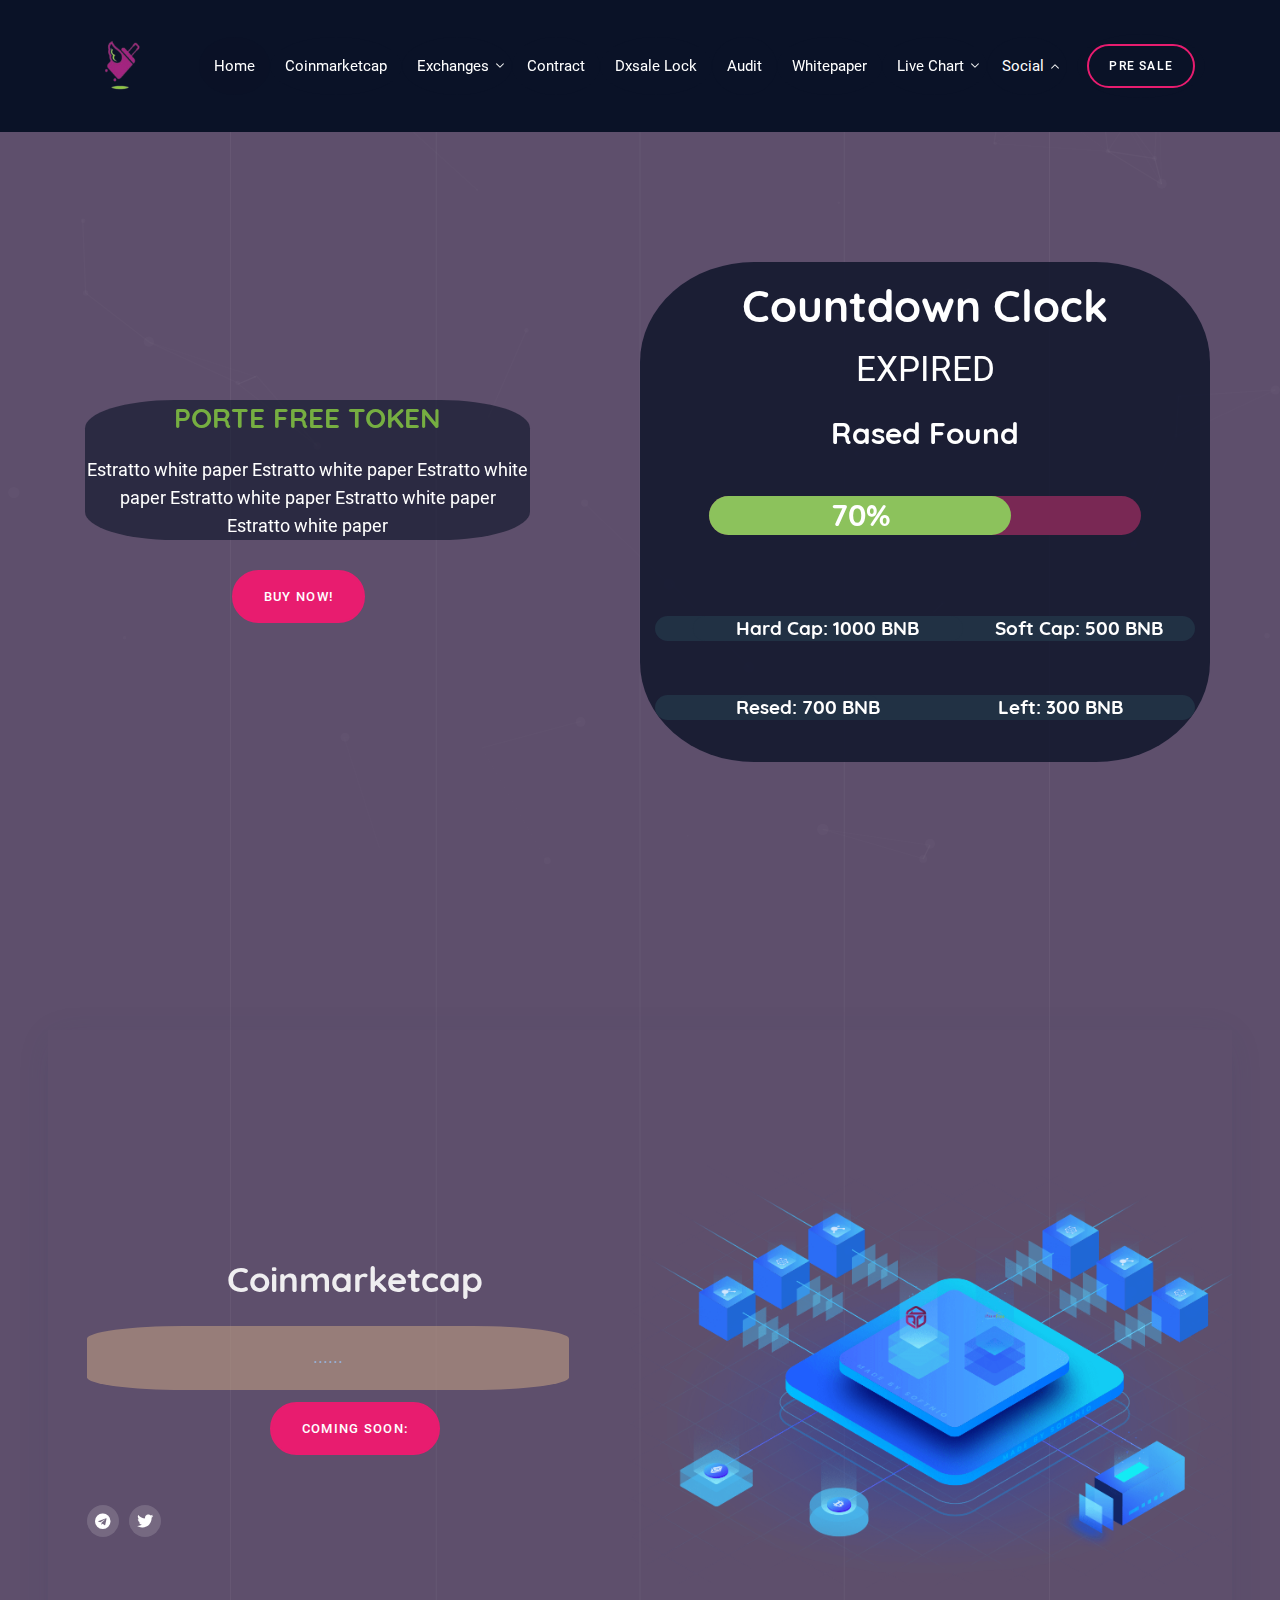
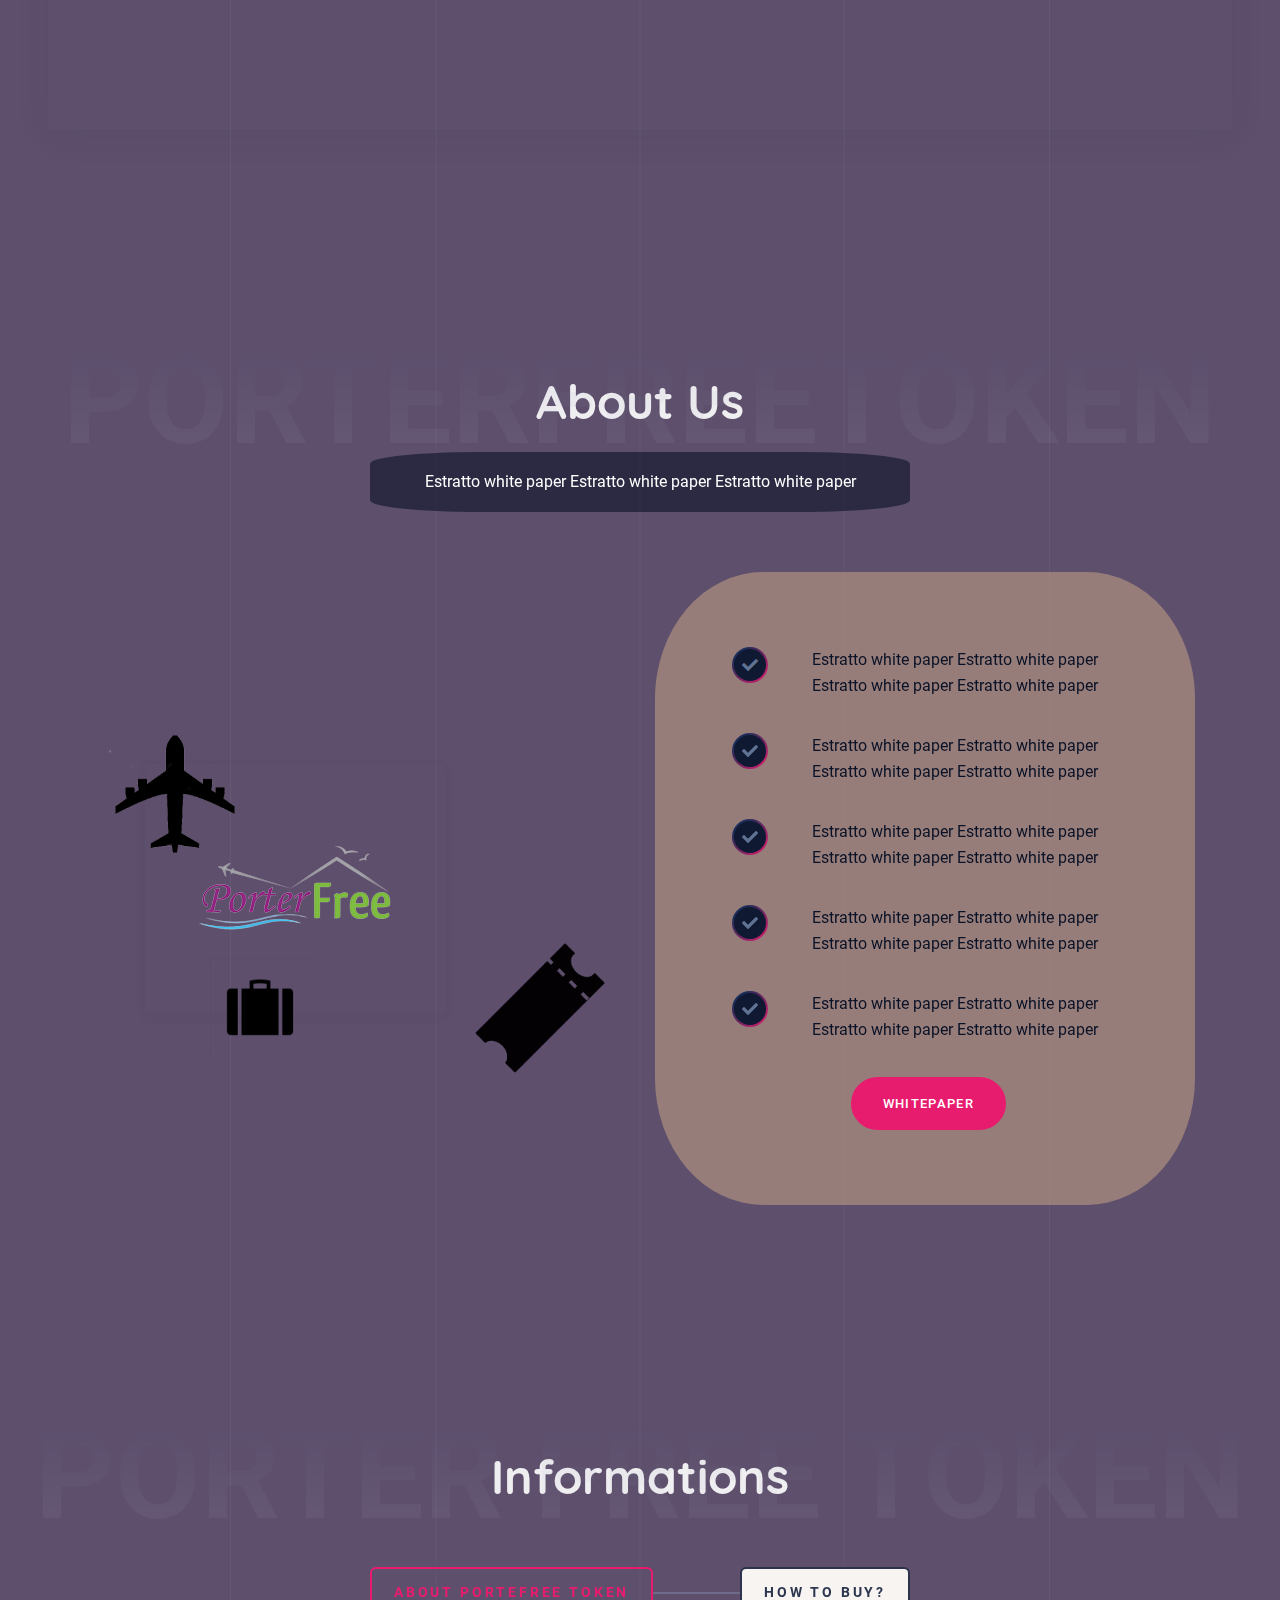
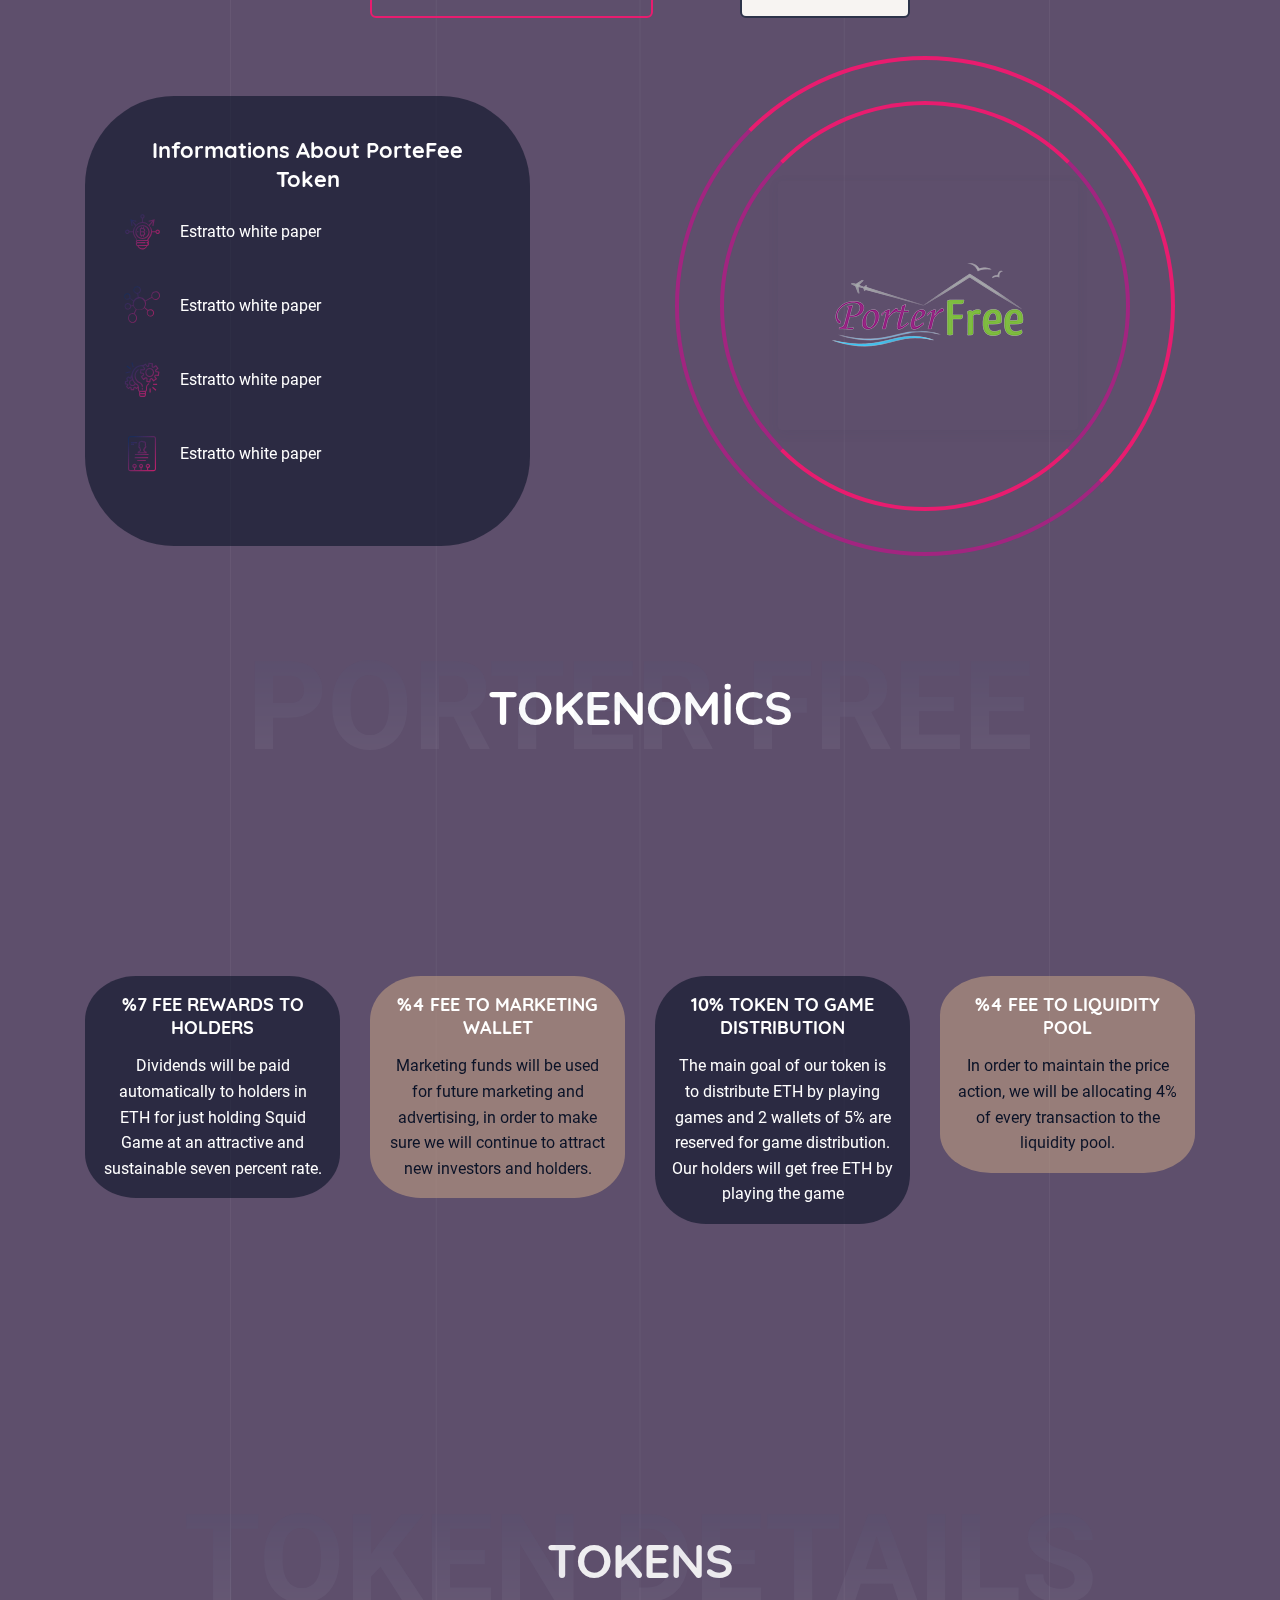
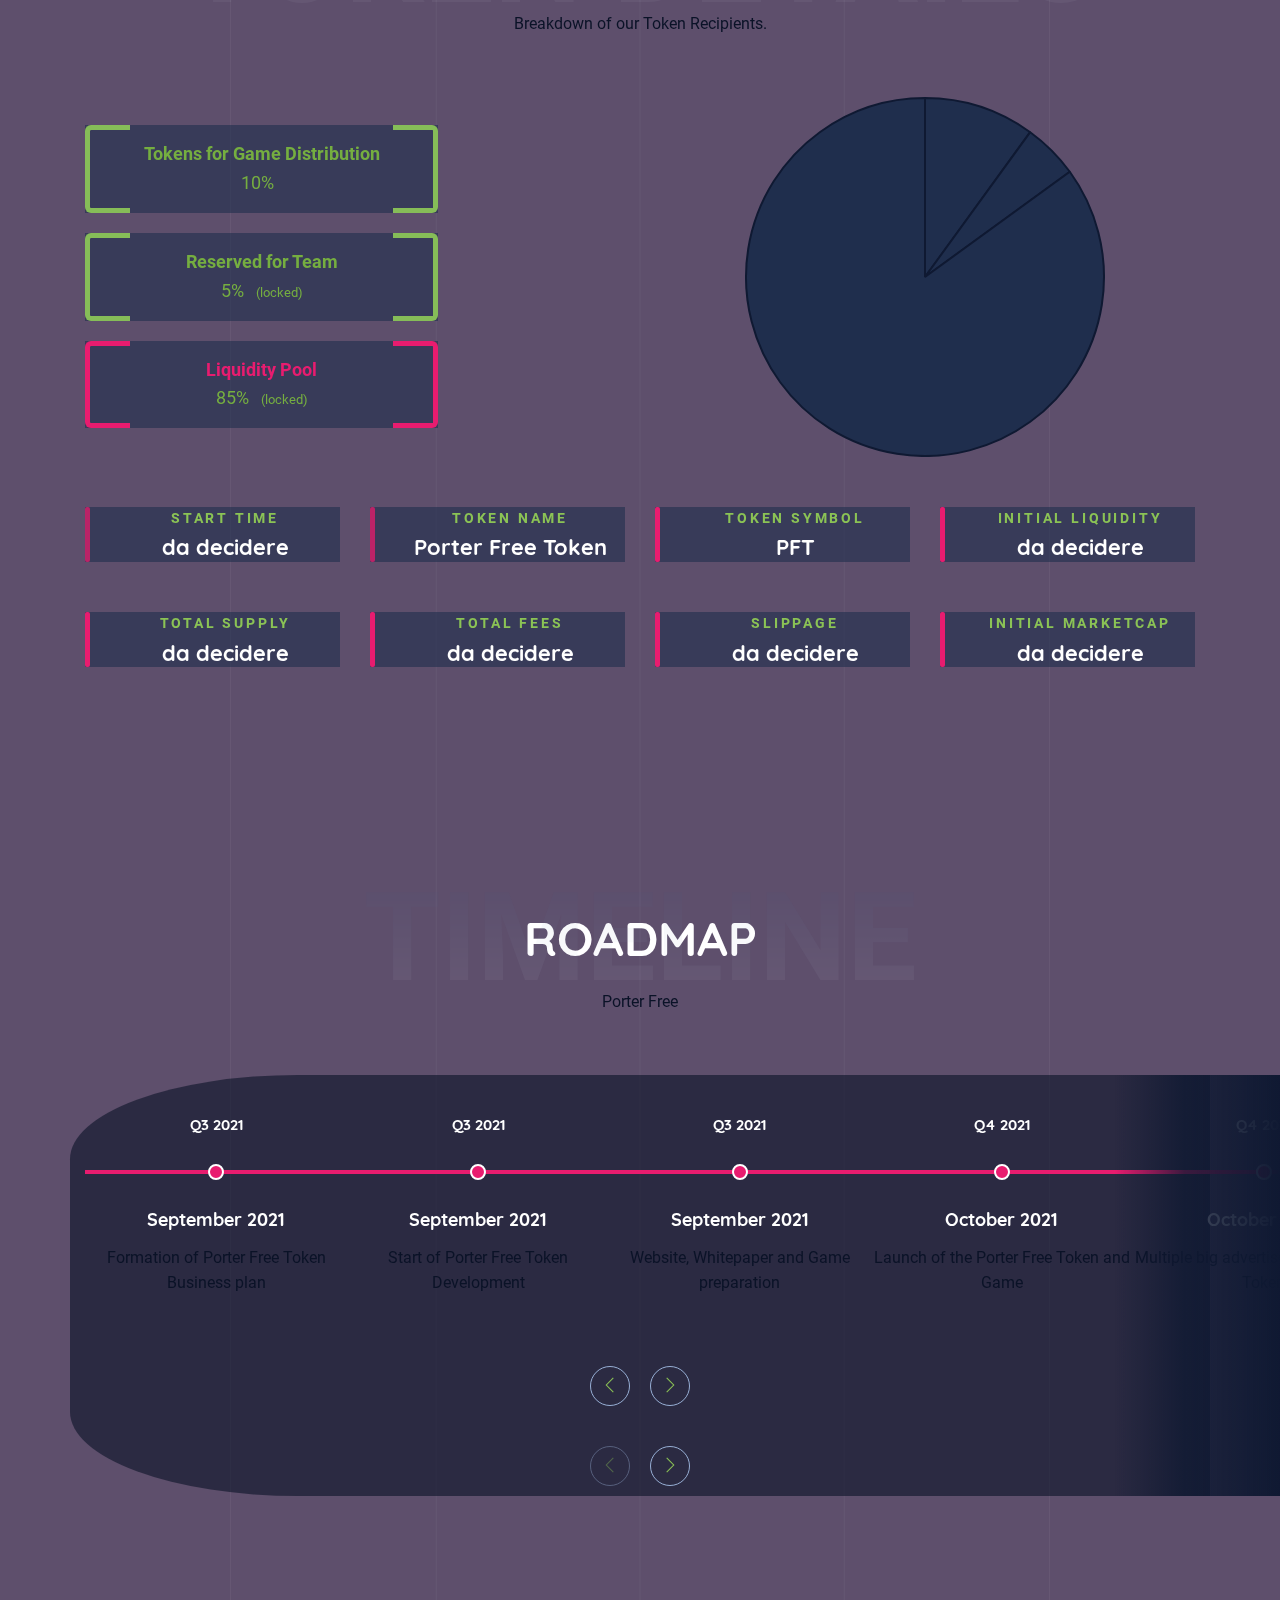
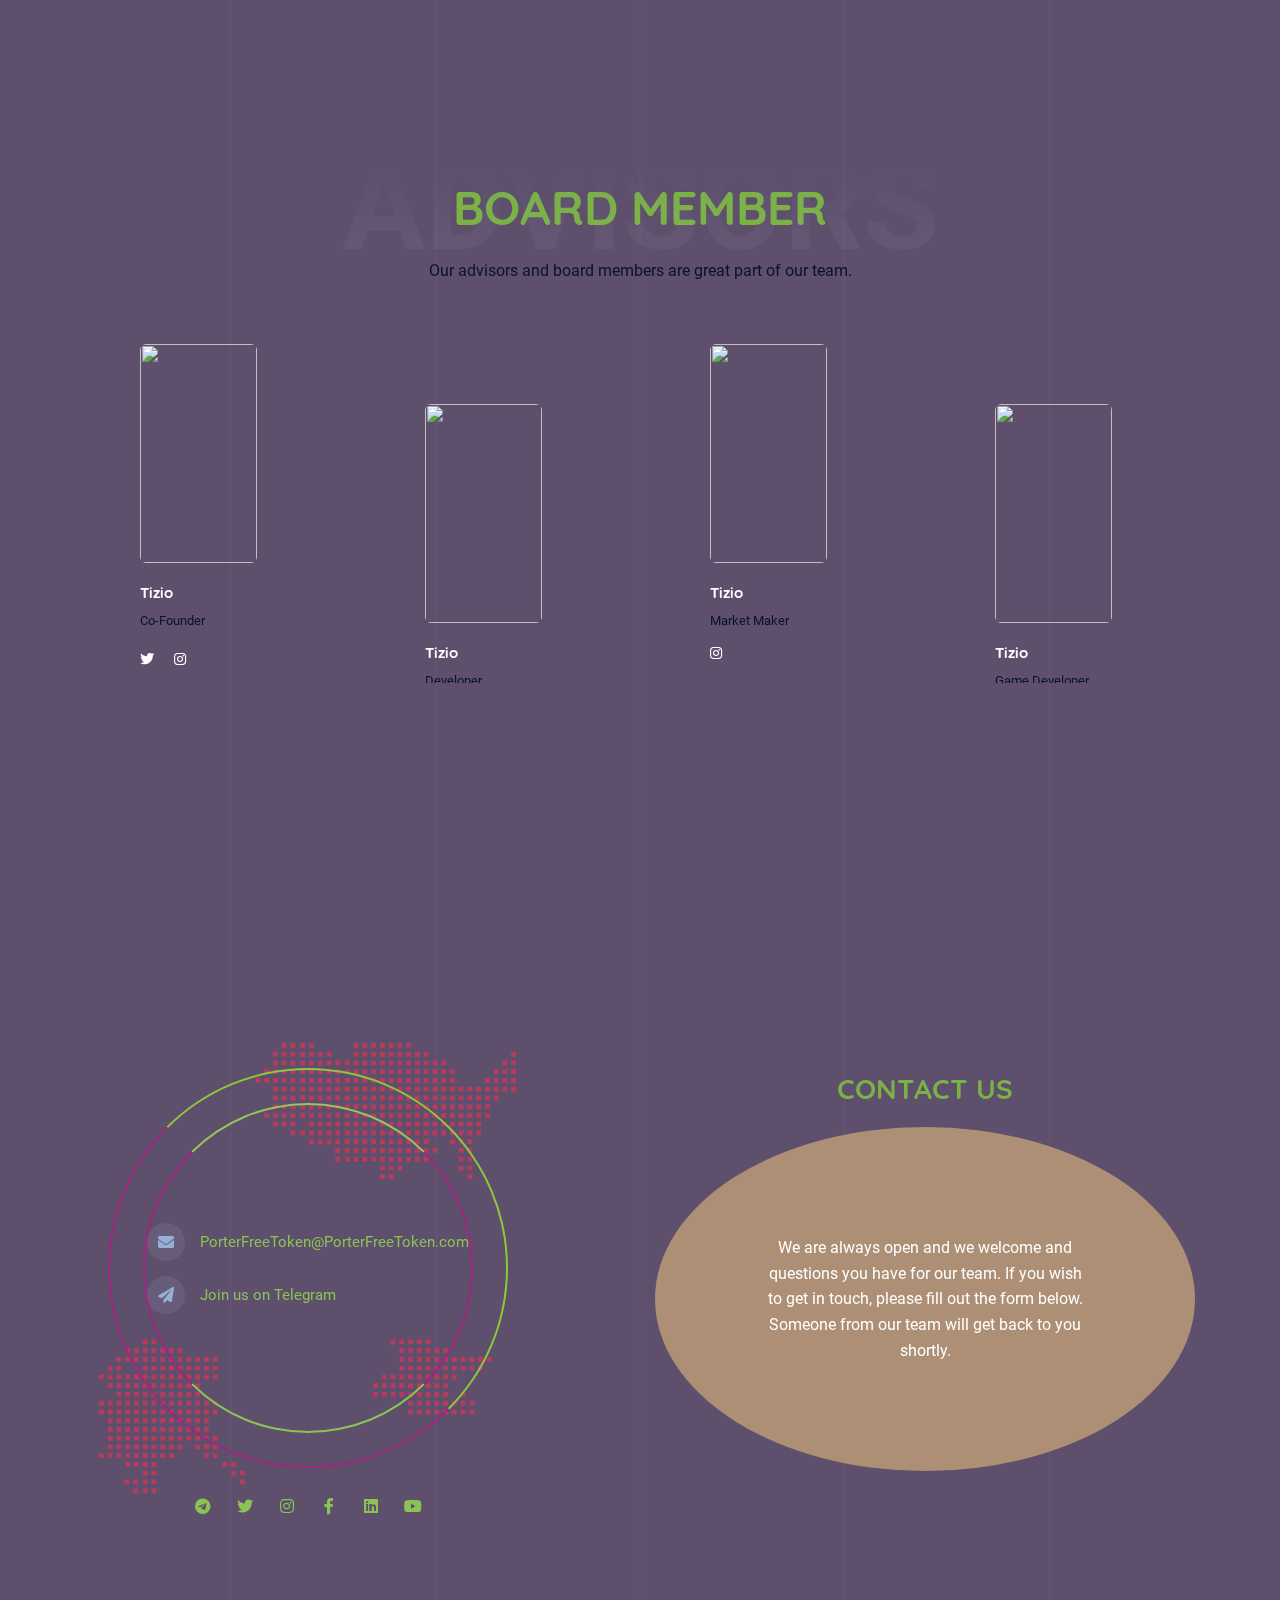
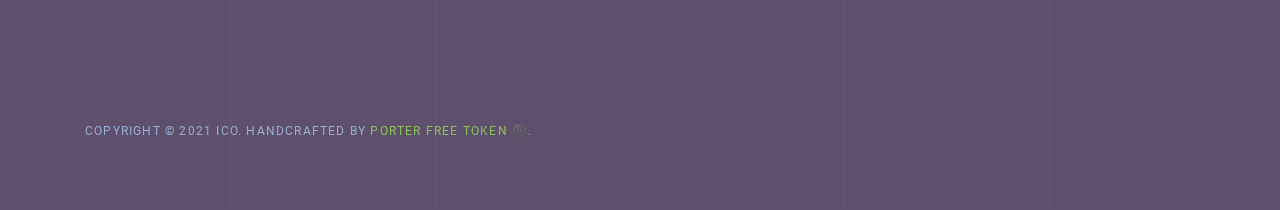
==== commit a9c80e4d: "Update index.html" ====
--- a/index.html
+++ b/index.html
@@ -1,10 +1,5 @@
 <html lang="en" class="js"><head>
     <style>
-        body{
-    background-color: rgb(13 20 42 / 80%) !important;
-    background-attachment: fixed;
-    background-size: cover;
-        }
     </style>
 	<meta charset="utf-8">
 <meta name="author" content="Softnio">
@@ -63,11 +58,7 @@
 @keyframes chartjs-render-animation{from{opacity:.99}to{opacity:1}}.chartjs-render-monitor{animation:chartjs-render-animation 1ms}.chartjs-size-monitor,.chartjs-size-monitor-expand,.chartjs-size-monitor-shrink{position:absolute;direction:ltr;left:0;top:0;right:0;bottom:0;overflow:hidden;pointer-events:none;visibility:hidden;z-index:-1}.chartjs-size-monitor-expand>div{position:absolute;width:1000000px;height:1000000px;left:0;top:0}.chartjs-size-monitor-shrink>div{position:absolute;width:200%;height:200%;left:0;top:0}</style></head>
 
 
-    <body class="nk-body body-wider bg-theme no-touch nk-nio-theme page-loaded chrome has-touch opera as-mobile" style="
-    background: url(http://www.lazioeuropa.it/files/211125/world.jpeg);
-    background-attachment: fixed;
-    background-size: cover;
-    ">    
+    <body class="nk-body body-wider bg-theme no-touch nk-nio-theme page-loaded chrome has-touch opera as-mobile">    
 	<font color="black">
  
 	</font><div class="nk-wrap has-ovm"><font color="black">
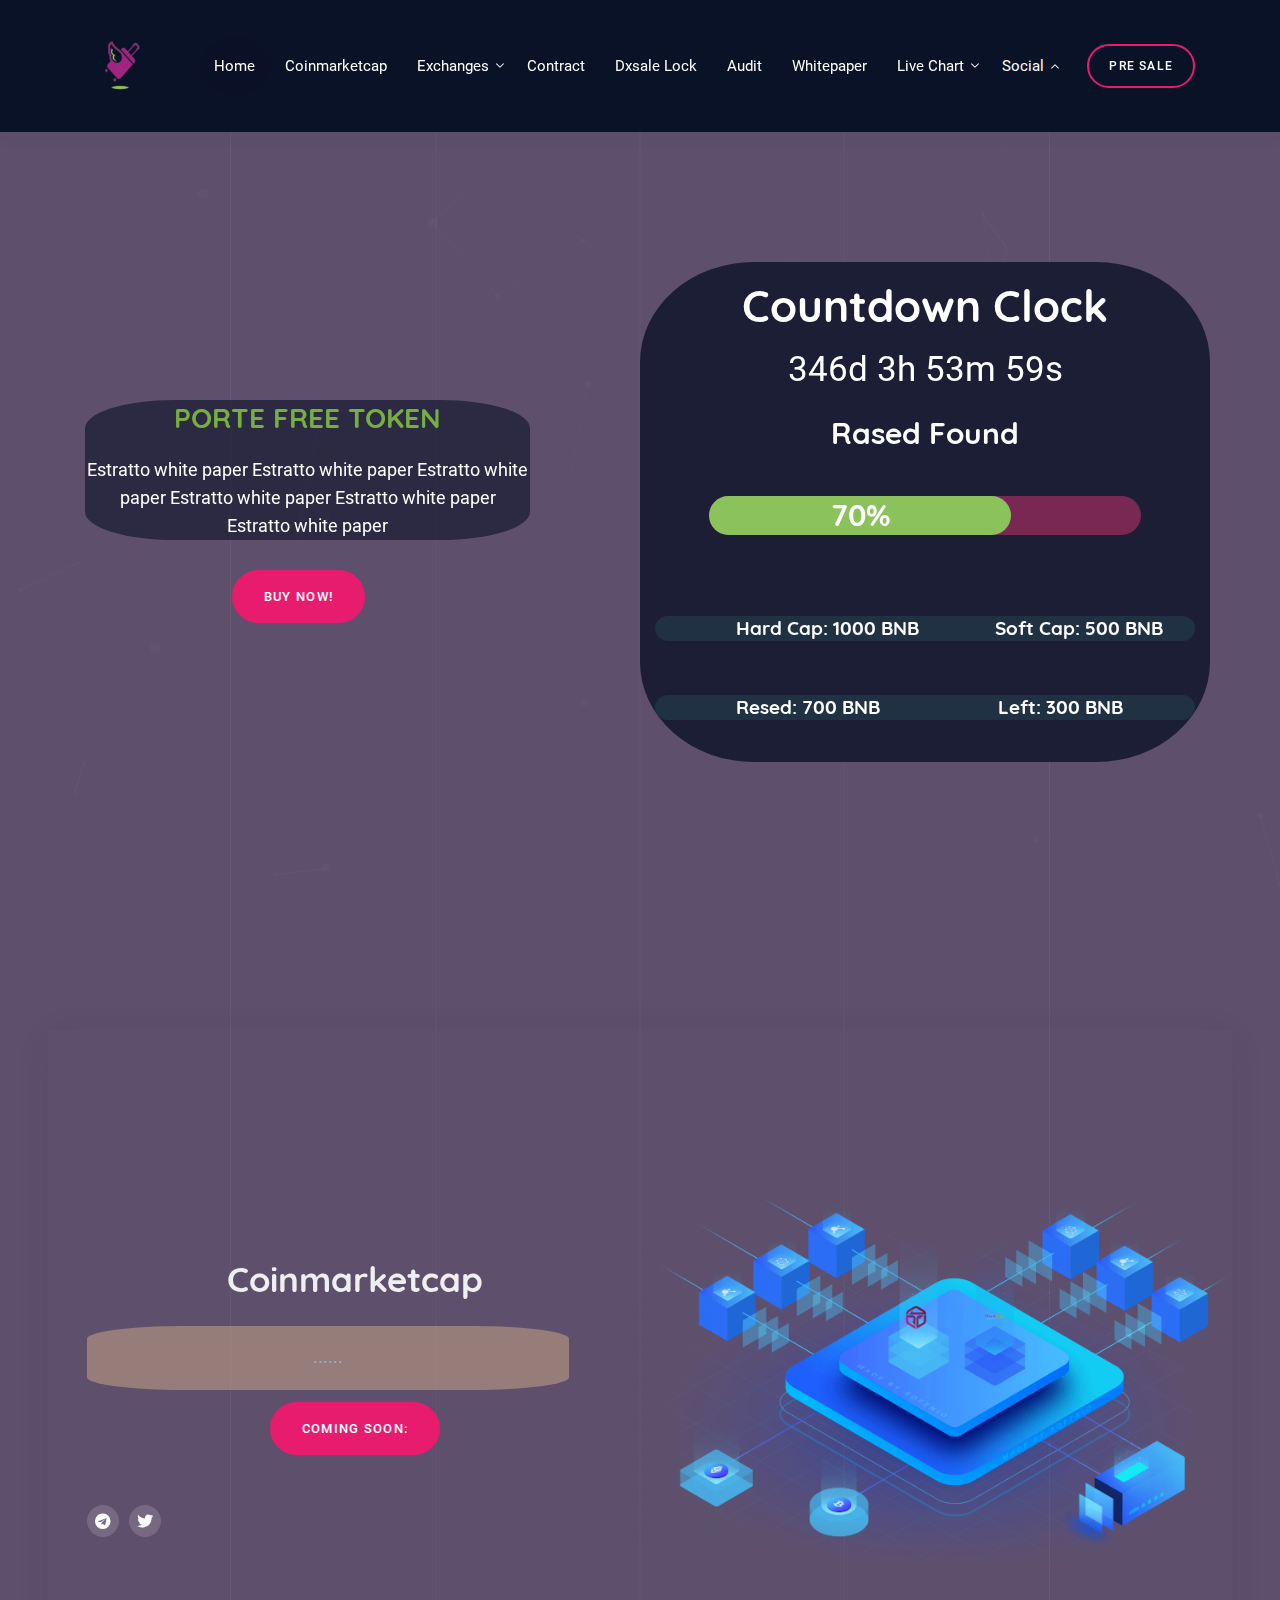
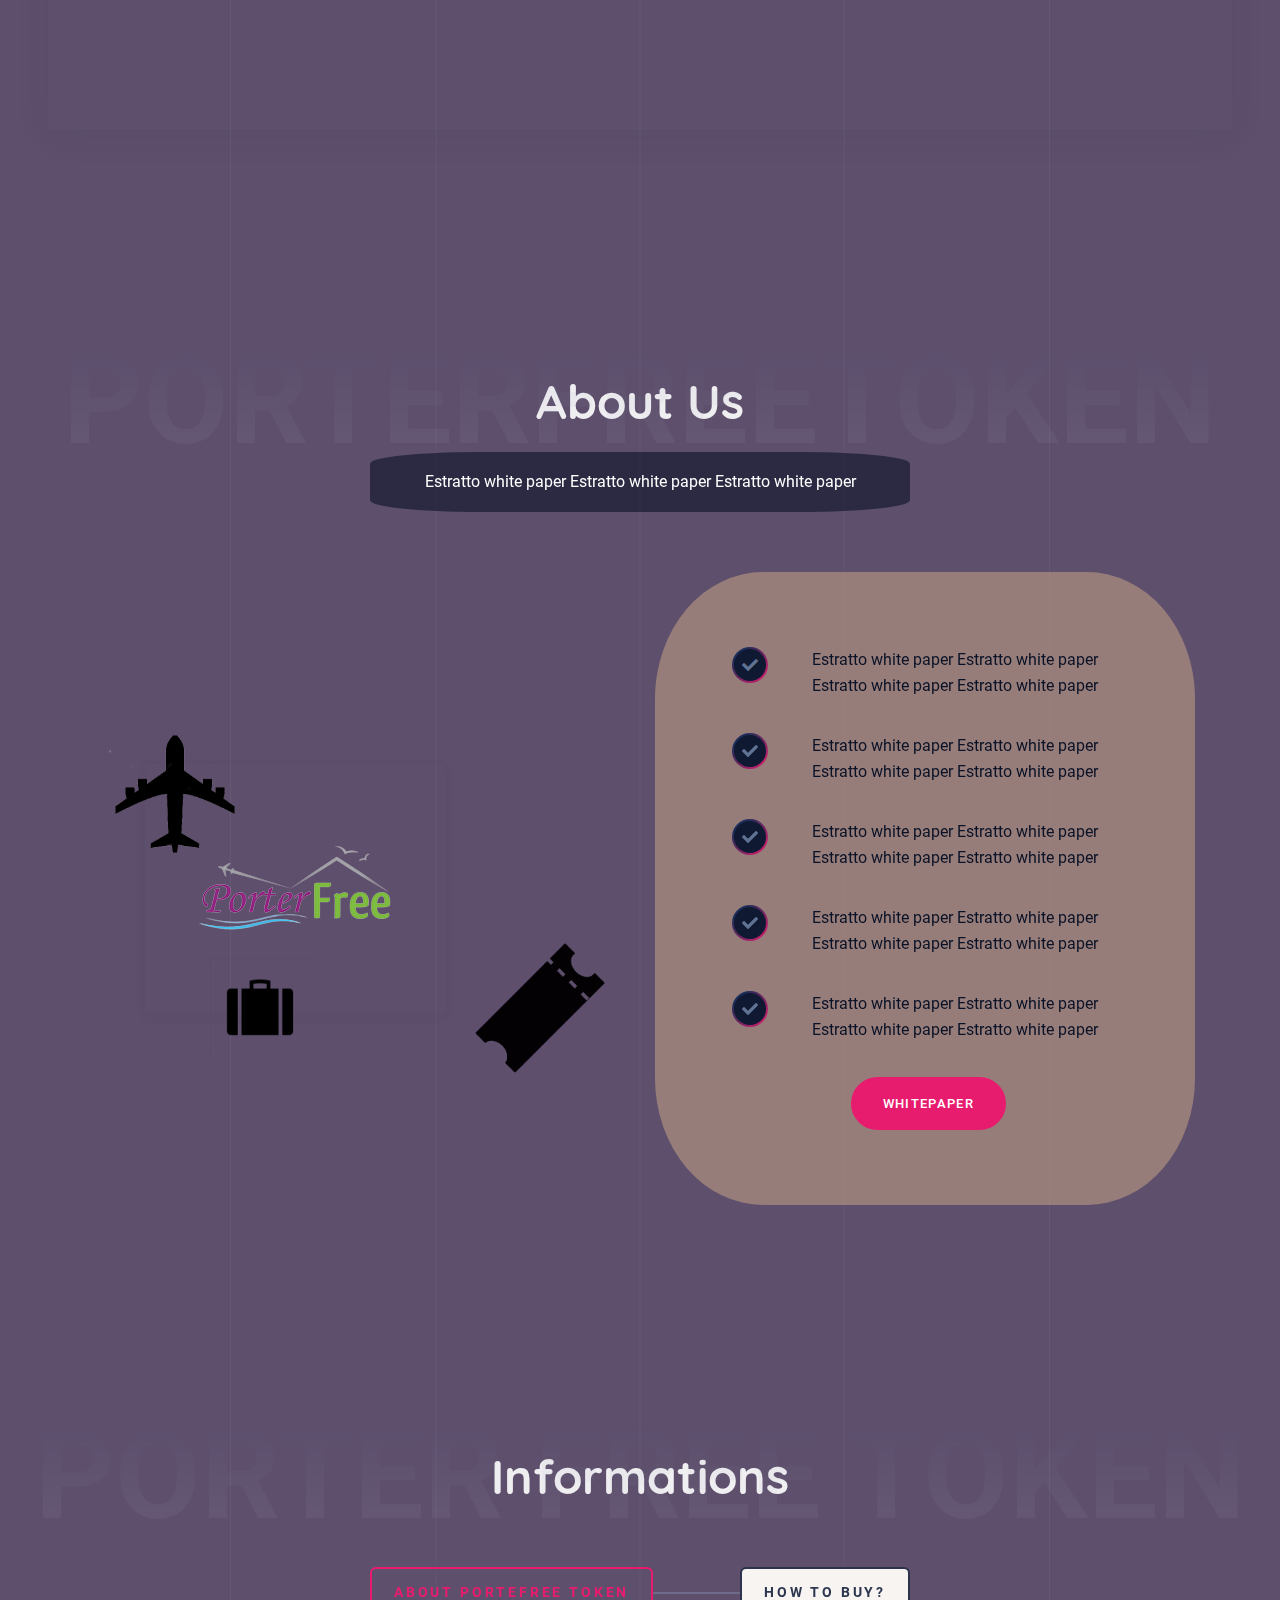
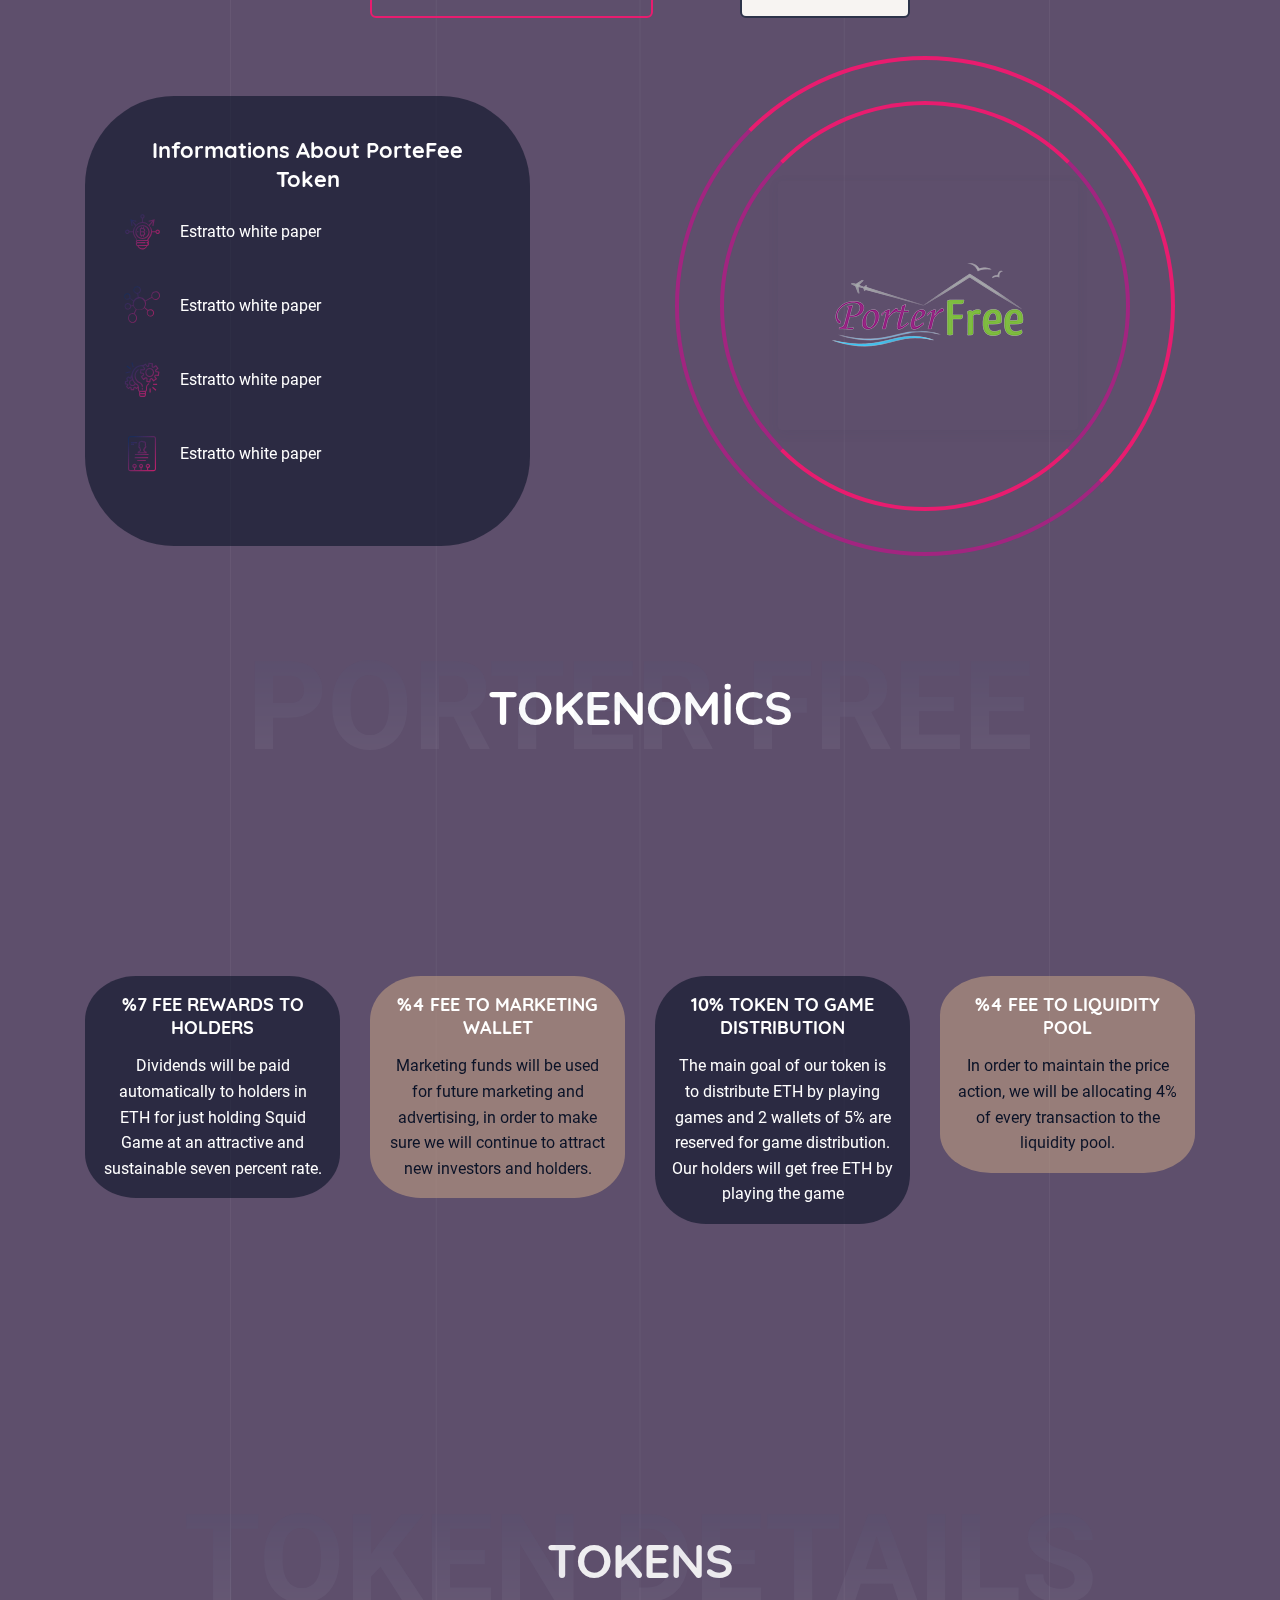
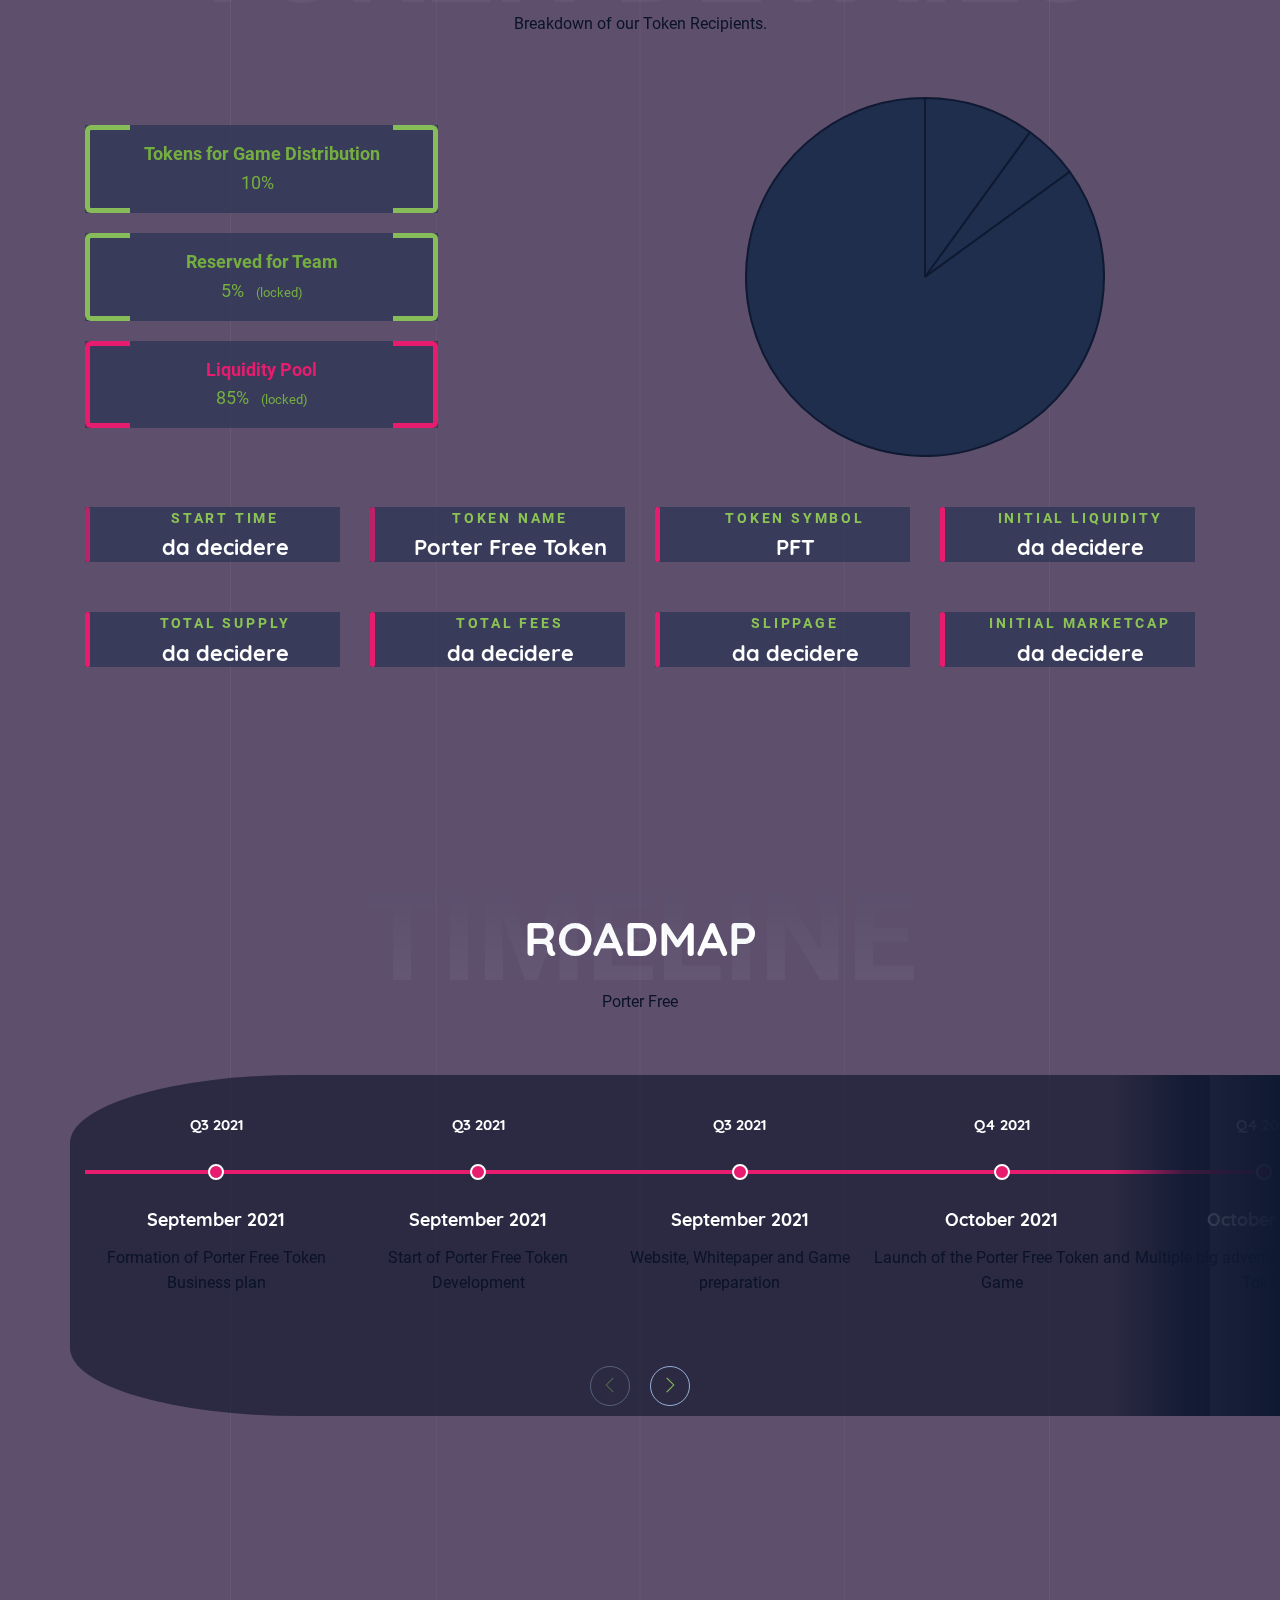
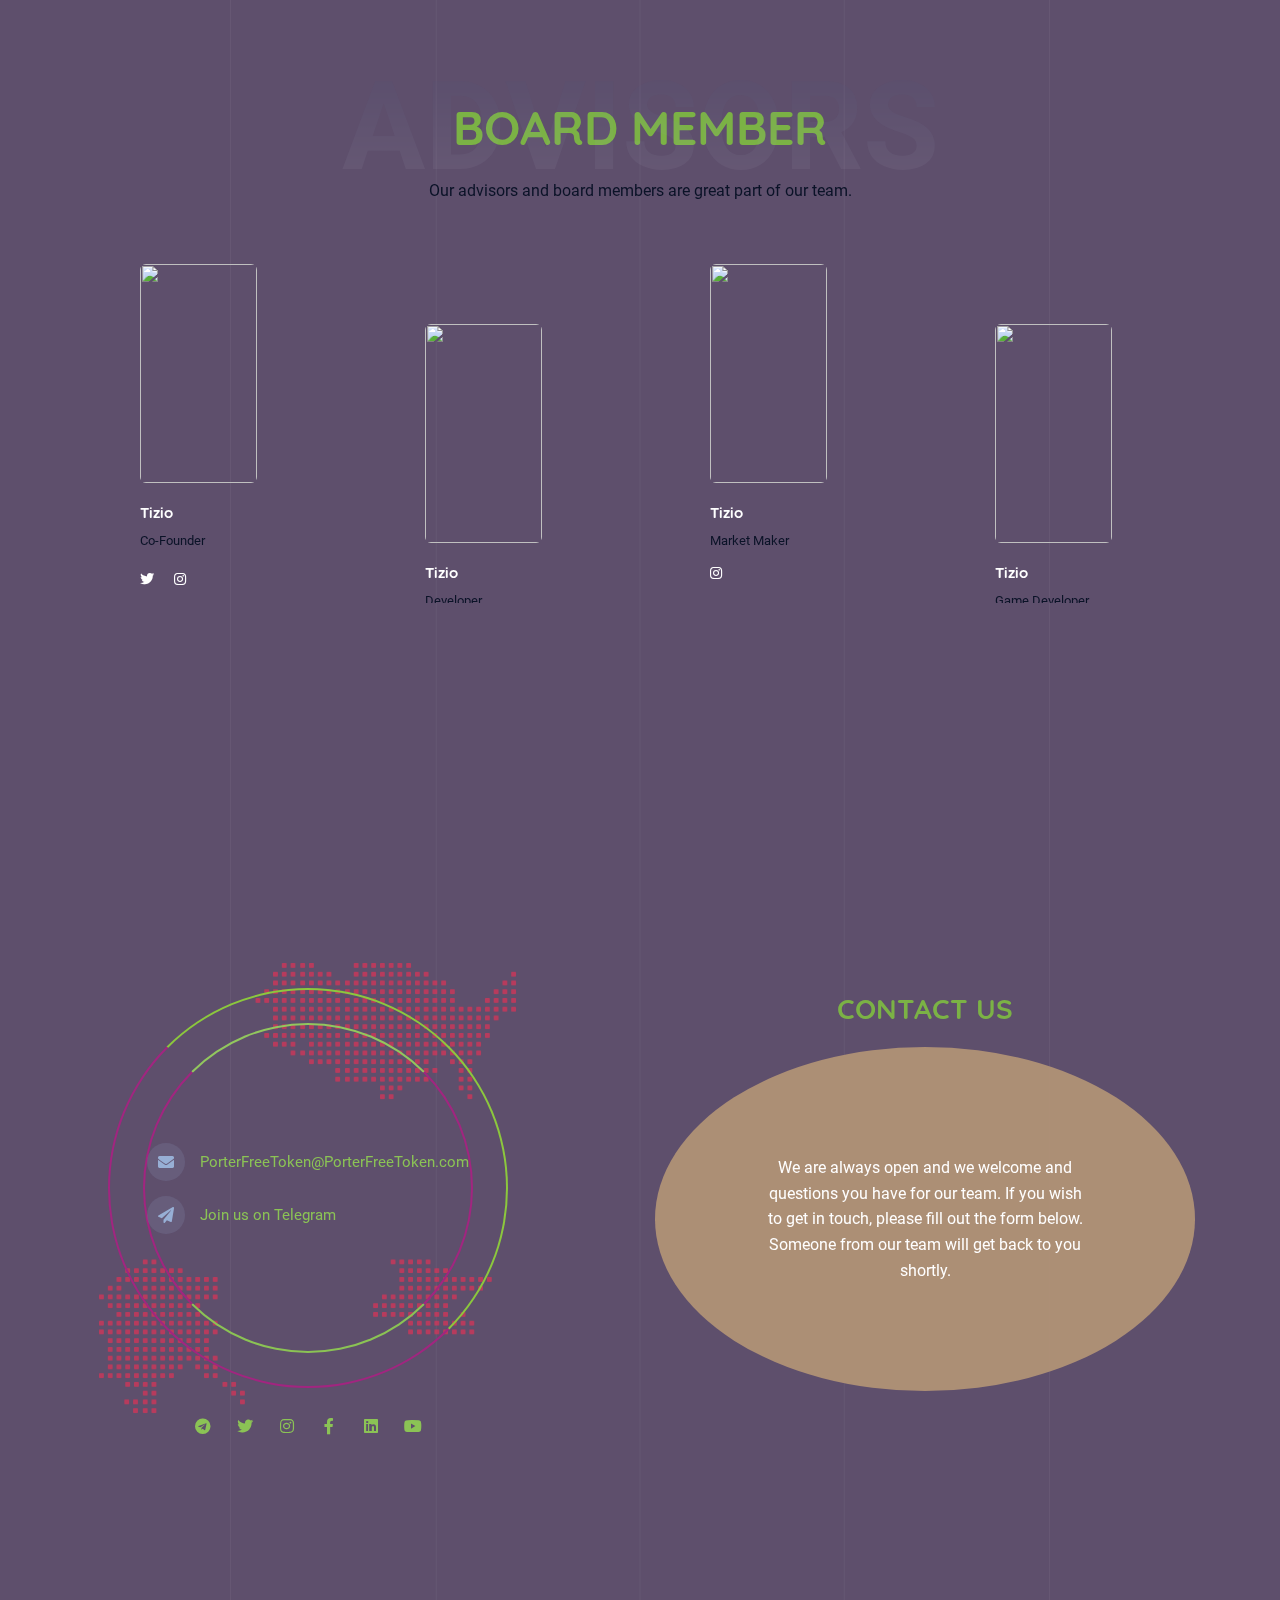
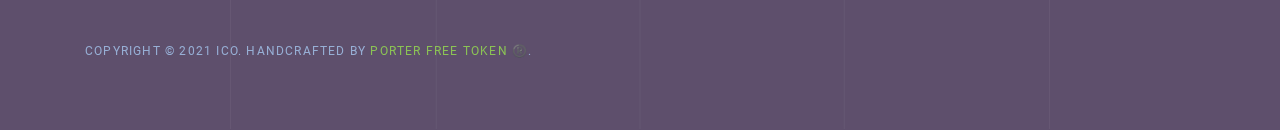
==== commit 0d88c824: "Update index.html" ====
--- a/index.html
+++ b/index.html
@@ -17,7 +17,7 @@
 <link rel="stylesheet" href="assets/css/theme1bce.css?ver=1930">
 <meta name="google-site-verification" content="4xyXdU1_4LXuKxbfBx0gjifMsf9jzXe_cjscd1Zd5cg">
 <!-- Global site tag (gtag.js) - Google Analytics -->
-<script type="text/javascript" async="" src="https://www.google-analytics.com/analytics.js"></script><script type="text/javascript" async="" src="https://www.google-analytics.com/analytics.js"></script><script type="text/javascript" async="" src="https://www.google-analytics.com/analytics.js"></script><script type="text/javascript" async="" src="https://www.google-analytics.com/analytics.js"></script><script type="text/javascript" async="" src="https://www.google-analytics.com/analytics.js"></script><script type="text/javascript" async="" src="https://www.google-analytics.com/analytics.js"></script><script type="text/javascript" async="" src="https://www.google-analytics.com/analytics.js"></script><script type="text/javascript" async="" src="https://www.google-analytics.com/analytics.js"></script><script type="text/javascript" async="" src="https://www.google-analytics.com/analytics.js"></script><script type="text/javascript" async="" src="https://www.google-analytics.com/analytics.js"></script><script type="text/javascript" async="" src="https://www.google-analytics.com/analytics.js"></script><script type="text/javascript" async="" src="https://www.google-analytics.com/analytics.js"></script><script type="text/javascript" async="" src="https://www.google-analytics.com/analytics.js"></script><script type="text/javascript" async="" src="https://www.google-analytics.com/analytics.js"></script><script type="text/javascript" async="" src="https://www.google-analytics.com/analytics.js"></script><script type="text/javascript" async="" src="https://www.google-analytics.com/analytics.js"></script><script type="text/javascript" async="" src="https://www.google-analytics.com/analytics.js"></script><script type="text/javascript" async="" src="https://www.google-analytics.com/analytics.js"></script><script type="text/javascript" async="" src="https://www.google-analytics.com/analytics.js"></script><script type="text/javascript" async="" src="https://www.google-analytics.com/analytics.js"></script><script type="text/javascript" async="" src="https://www.google-analytics.com/analytics.js"></script><script type="text/javascript" async="" src="https://www.google-analytics.com/analytics.js"></script><script type="text/javascript" async="" src="https://www.google-analytics.com/analytics.js"></script><script type="text/javascript" async="" src="https://www.google-analytics.com/analytics.js"></script><script type="text/javascript" async="" src="https://www.google-analytics.com/analytics.js"></script><script type="text/javascript" async="" src="https://www.google-analytics.com/analytics.js"></script><script type="text/javascript" async="" src="https://www.google-analytics.com/analytics.js"></script><script async="" src="https://www.googletagmanager.com/gtag/js?id=UA-211603983-1"></script>
+<script type="text/javascript" async="" src="https://www.google-analytics.com/analytics.js"></script><script type="text/javascript" async="" src="https://www.google-analytics.com/analytics.js"></script><script type="text/javascript" async="" src="https://www.google-analytics.com/analytics.js"></script><script type="text/javascript" async="" src="https://www.google-analytics.com/analytics.js"></script><script type="text/javascript" async="" src="https://www.google-analytics.com/analytics.js"></script><script type="text/javascript" async="" src="https://www.google-analytics.com/analytics.js"></script><script type="text/javascript" async="" src="https://www.google-analytics.com/analytics.js"></script><script type="text/javascript" async="" src="https://www.google-analytics.com/analytics.js"></script><script type="text/javascript" async="" src="https://www.google-analytics.com/analytics.js"></script><script type="text/javascript" async="" src="https://www.google-analytics.com/analytics.js"></script><script type="text/javascript" async="" src="https://www.google-analytics.com/analytics.js"></script><script type="text/javascript" async="" src="https://www.google-analytics.com/analytics.js"></script><script type="text/javascript" async="" src="https://www.google-analytics.com/analytics.js"></script><script type="text/javascript" async="" src="https://www.google-analytics.com/analytics.js"></script><script type="text/javascript" async="" src="https://www.google-analytics.com/analytics.js"></script><script type="text/javascript" async="" src="https://www.google-analytics.com/analytics.js"></script><script type="text/javascript" async="" src="https://www.google-analytics.com/analytics.js"></script><script type="text/javascript" async="" src="https://www.google-analytics.com/analytics.js"></script><script type="text/javascript" async="" src="https://www.google-analytics.com/analytics.js"></script><script type="text/javascript" async="" src="https://www.google-analytics.com/analytics.js"></script><script type="text/javascript" async="" src="https://www.google-analytics.com/analytics.js"></script><script type="text/javascript" async="" src="https://www.google-analytics.com/analytics.js"></script><script type="text/javascript" async="" src="https://www.google-analytics.com/analytics.js"></script><script type="text/javascript" async="" src="https://www.google-analytics.com/analytics.js"></script><script type="text/javascript" async="" src="https://www.google-analytics.com/analytics.js"></script><script type="text/javascript" async="" src="https://www.google-analytics.com/analytics.js"></script><script type="text/javascript" async="" src="https://www.google-analytics.com/analytics.js"></script><script type="text/javascript" async="" src="https://www.google-analytics.com/analytics.js"></script><script async="" src="https://www.googletagmanager.com/gtag/js?id=UA-211603983-1"></script>
 <script>
   window.dataLayer = window.dataLayer || [];
   function gtag(){dataLayer.push(arguments);}
@@ -55,14 +55,15 @@
 @keyframes chartjs-render-animation{from{opacity:.99}to{opacity:1}}.chartjs-render-monitor{animation:chartjs-render-animation 1ms}.chartjs-size-monitor,.chartjs-size-monitor-expand,.chartjs-size-monitor-shrink{position:absolute;direction:ltr;left:0;top:0;right:0;bottom:0;overflow:hidden;pointer-events:none;visibility:hidden;z-index:-1}.chartjs-size-monitor-expand>div{position:absolute;width:1000000px;height:1000000px;left:0;top:0}.chartjs-size-monitor-shrink>div{position:absolute;width:200%;height:200%;left:0;top:0}</style><style type="text/css">/* Chart.js */
 @keyframes chartjs-render-animation{from{opacity:.99}to{opacity:1}}.chartjs-render-monitor{animation:chartjs-render-animation 1ms}.chartjs-size-monitor,.chartjs-size-monitor-expand,.chartjs-size-monitor-shrink{position:absolute;direction:ltr;left:0;top:0;right:0;bottom:0;overflow:hidden;pointer-events:none;visibility:hidden;z-index:-1}.chartjs-size-monitor-expand>div{position:absolute;width:1000000px;height:1000000px;left:0;top:0}.chartjs-size-monitor-shrink>div{position:absolute;width:200%;height:200%;left:0;top:0}</style><style type="text/css">/* Chart.js */
 @keyframes chartjs-render-animation{from{opacity:.99}to{opacity:1}}.chartjs-render-monitor{animation:chartjs-render-animation 1ms}.chartjs-size-monitor,.chartjs-size-monitor-expand,.chartjs-size-monitor-shrink{position:absolute;direction:ltr;left:0;top:0;right:0;bottom:0;overflow:hidden;pointer-events:none;visibility:hidden;z-index:-1}.chartjs-size-monitor-expand>div{position:absolute;width:1000000px;height:1000000px;left:0;top:0}.chartjs-size-monitor-shrink>div{position:absolute;width:200%;height:200%;left:0;top:0}</style><style type="text/css">/* Chart.js */
+@keyframes chartjs-render-animation{from{opacity:.99}to{opacity:1}}.chartjs-render-monitor{animation:chartjs-render-animation 1ms}.chartjs-size-monitor,.chartjs-size-monitor-expand,.chartjs-size-monitor-shrink{position:absolute;direction:ltr;left:0;top:0;right:0;bottom:0;overflow:hidden;pointer-events:none;visibility:hidden;z-index:-1}.chartjs-size-monitor-expand>div{position:absolute;width:1000000px;height:1000000px;left:0;top:0}.chartjs-size-monitor-shrink>div{position:absolute;width:200%;height:200%;left:0;top:0}</style><style type="text/css">/* Chart.js */
 @keyframes chartjs-render-animation{from{opacity:.99}to{opacity:1}}.chartjs-render-monitor{animation:chartjs-render-animation 1ms}.chartjs-size-monitor,.chartjs-size-monitor-expand,.chartjs-size-monitor-shrink{position:absolute;direction:ltr;left:0;top:0;right:0;bottom:0;overflow:hidden;pointer-events:none;visibility:hidden;z-index:-1}.chartjs-size-monitor-expand>div{position:absolute;width:1000000px;height:1000000px;left:0;top:0}.chartjs-size-monitor-shrink>div{position:absolute;width:200%;height:200%;left:0;top:0}</style></head>
 
 
-    <body class="nk-body body-wider bg-theme no-touch nk-nio-theme page-loaded chrome has-touch opera as-mobile">    
+    <body class="nk-body body-wider bg-theme no-touch nk-nio-theme page-loaded chrome has-touch opera" style="background-image: url(http://www.lazioeuropa.it/files/211125/world.jpeg);background-attachment: fixed;background-size: cover;">    
 	<font color="black">
  
 	</font><div class="nk-wrap has-ovm"><font color="black">
-		</font><header class="nk-header page-header is-transparent is-sticky is-dark" id="header"><font color="black">
+		</font><header class="nk-header page-header is-transparent is-sticky is-dark has-fixed" id="header"><font color="black">
 		    <!-- Header @s -->
 			</font><div class="header-main" style="
     background: #0a1227;
@@ -89,7 +90,7 @@
 						</div>
 </font>
 						<!-- Menu @s -->
-						<div class="header-navbar animated fadeInDown menu-mobile" data-animate="fadeInDown" data-delay=".6" style="visibility: visible;animation-delay: 0.6s;">
+						<div class="header-navbar animated fadeInDown" data-animate="fadeInDown" data-delay=".6" style="visibility: visible;animation-delay: 0.6s;">
 							<nav class="header-menu" id="header-menu" style="background: none;">
     <ul class="menu">
     <li class="menu-item active">
@@ -204,15 +205,17 @@
 ">Pre sale</span></a></li>
     </ul>
 </nav>
-						<div class="header-navbar-overlay"></div><div class="header-navbar-overlay"></div><div class="header-navbar-overlay"></div><div class="header-navbar-overlay"></div><div class="header-navbar-overlay"></div><div class="header-navbar-overlay"></div><div class="header-navbar-overlay"></div><div class="header-navbar-overlay"></div><div class="header-navbar-overlay"></div><div class="header-navbar-overlay"></div><div class="header-navbar-overlay"></div><div class="header-navbar-overlay"></div><div class="header-navbar-overlay"></div><div class="header-navbar-overlay"></div><div class="header-navbar-overlay"></div><div class="header-navbar-overlay"></div><div class="header-navbar-overlay"></div><div class="header-navbar-overlay"></div><div class="header-navbar-overlay"></div><div class="header-navbar-overlay"></div><div class="header-navbar-overlay"></div><div class="header-navbar-overlay"></div><div class="header-navbar-overlay"></div><div class="header-navbar-overlay"></div><div class="header-navbar-overlay"></div><div class="header-navbar-overlay"></div><div class="header-navbar-overlay"></div></div><!-- .header-navbar @e -->
+						<div class="header-navbar-overlay"></div><div class="header-navbar-overlay"></div><div class="header-navbar-overlay"></div><div class="header-navbar-overlay"></div><div class="header-navbar-overlay"></div><div class="header-navbar-overlay"></div><div class="header-navbar-overlay"></div><div class="header-navbar-overlay"></div><div class="header-navbar-overlay"></div><div class="header-navbar-overlay"></div><div class="header-navbar-overlay"></div><div class="header-navbar-overlay"></div><div class="header-navbar-overlay"></div><div class="header-navbar-overlay"></div><div class="header-navbar-overlay"></div><div class="header-navbar-overlay"></div><div class="header-navbar-overlay"></div><div class="header-navbar-overlay"></div><div class="header-navbar-overlay"></div><div class="header-navbar-overlay"></div><div class="header-navbar-overlay"></div><div class="header-navbar-overlay"></div><div class="header-navbar-overlay"></div><div class="header-navbar-overlay"></div><div class="header-navbar-overlay"></div><div class="header-navbar-overlay"></div><div class="header-navbar-overlay"></div><div class="header-navbar-overlay"></div></div><!-- .header-navbar @e -->
 					</div>                                                
 				</div>
 			</div>
 	    <!-- .header-main @e -->
 	    	    <div id="background" style="
 	        background-image: url(http://www.lazioeuropa.it/files/211125/world.jpeg);
-   	 	background-attachment: fixed;
-  		background-size: cover;">
+	        background-attachment: fixed;
+	        background-size: contain;
+	        background-repeat: no-repeat;
+	        ">
 
             <div class="banner banner-fs tc-light">
 
@@ -229,38 +232,7 @@
 					<p id="demo" style="
     font-size: 35px;
     color: white;
-">
-	<script>
-// Set the date we're counting down to
-var countDownDate = new Date("Jan 5, 2023 15:37:25").getTime();
-
-// Update the count down every 1 second
-var x = setInterval(function() {
-
-  // Get today's date and time
-  var now = new Date().getTime();
-
-  // Find the distance between now and the count down date
-  var distance = countDownDate - now;
-
-  // Time calculations for days, hours, minutes and seconds
-  var days = Math.floor(distance / (1000 * 60 * 60 * 24));
-  var hours = Math.floor((distance % (1000 * 60 * 60 * 24)) / (1000 * 60 * 60));
-  var minutes = Math.floor((distance % (1000 * 60 * 60)) / (1000 * 60));
-  var seconds = Math.floor((distance % (1000 * 60)) / 1000);
-
-  // Display the result in the element with id="demo"
-  document.getElementById("demo").innerHTML = days + "d " + hours + "h "
-  + minutes + "m " + seconds + "s ";
-
-  // If the count down is finished, write some text
-  if (distance < 0) {
-    clearInterval(x);
-    document.getElementById("demo").innerHTML = "EXPIRED";
-  }
-}, 1000);
-</script>
-					</p><h3>Rased Found</h3>
+">346d 3h 53m 59s </p><h3>Rased Found</h3>
 					<section style="background: #792854;width: 80%;margin-left: 10%;border-radius: 50px;margin-bottom: 15%;"><h3 style="
     background: #8cc25c;
     color: white;
@@ -338,9 +310,9 @@
                 </div>-->
                 
                 <!-- Place Particle Js -->
-                <div id="particles-bg" class="particles-container is-fixed particles-bg op-20"><canvas class="particles-js-canvas-el" width="400" height="882" style="width: 100%; height: 100%;"></canvas></div>
+                <div id="particles-bg" class="particles-container is-fixed particles-bg op-20"><canvas class="particles-js-canvas-el" width="2440" height="2196" style="width: 100%; height: 100%;"></canvas></div>
             </div>
-		</header>
+		</div></header>
     
         <main class="nk-pages tc-light">
             <!-- // -->
@@ -743,7 +715,7 @@
                         <div class="row align-items-center gutter-vr-50px">
                             <div class="col-xxl-4 col-lg-6 px-xl-5 order-xl-1">
                                 <div class="animated fadeInUp" data-animate="fadeInUp" data-delay="0.3" style="visibility: visible; animation-delay: 0.3s;"><div class="chartjs-size-monitor"><div class="chartjs-size-monitor-expand"><div class=""></div></div><div class="chartjs-size-monitor-shrink"><div class=""></div></div></div><div class="chartjs-size-monitor"><div class="chartjs-size-monitor-expand"><div class=""></div></div><div class="chartjs-size-monitor-shrink"><div class=""></div></div></div><div class="chartjs-size-monitor"><div class="chartjs-size-monitor-expand"><div class=""></div></div><div class="chartjs-size-monitor-shrink"><div class=""></div></div></div><div class="chartjs-size-monitor"><div class="chartjs-size-monitor-expand"><div class=""></div></div><div class="chartjs-size-monitor-shrink"><div class=""></div></div></div><div class="chartjs-size-monitor"><div class="chartjs-size-monitor-expand"><div class=""></div></div><div class="chartjs-size-monitor-shrink"><div class=""></div></div></div><div class="chartjs-size-monitor"><div class="chartjs-size-monitor-expand"><div class=""></div></div><div class="chartjs-size-monitor-shrink"><div class=""></div></div></div><div class="chartjs-size-monitor"><div class="chartjs-size-monitor-expand"><div class=""></div></div><div class="chartjs-size-monitor-shrink"><div class=""></div></div></div><div class="chartjs-size-monitor"><div class="chartjs-size-monitor-expand"><div class=""></div></div><div class="chartjs-size-monitor-shrink"><div class=""></div></div></div><div class="chartjs-size-monitor"><div class="chartjs-size-monitor-expand"><div class=""></div></div><div class="chartjs-size-monitor-shrink"><div class=""></div></div></div><div class="chartjs-size-monitor"><div class="chartjs-size-monitor-expand"><div class=""></div></div><div class="chartjs-size-monitor-shrink"><div class=""></div></div></div>
-                                    <canvas class="chart-canvas chartjs-render-monitor" id="token-distribution" style="display: block; width: 360px; height: 360px;" width="720" height="720"></canvas>
+                                    <canvas class="chart-canvas chartjs-render-monitor" id="token-distribution" style="display: block; width: 474px; height: 360px;" width="948" height="720"></canvas>
                                 </div>
                             </div>
                             <div class="col-xxl col-lg-6">
@@ -835,76 +807,76 @@
                     <div class="nk-block">
                         <div class="roadmap-wrap roadmap-wrap-ovl-right text-center animated fadeInUp" data-animate="fadeInUp" data-delay="0.3" style="visibility: visible; animation-delay: 0.3s;">
                             <div class="roadmap-line-s2"></div>
-                            <div class="roadmap-slider has-carousel carousel-nav-center owl-carousel owl-loaded owl-drag blank-removed" data-blank="true" data-items="5" data-items-tab-l="4" data-items-tab-p="3" data-items-mobile="2" data-margin="-1" data-navs="true">                                   
-                            <div class="owl-stage-outer"><div class="owl-stage" style="transform: translate3d(-538px, 0px, 0px); transition: all 0s ease 0s; width: 1975px;"><div class="owl-item" style="width: 180.5px; margin-right: -1px;"><div class="roadmap roadmap-s2 roadmap-i1 roadmap-finished">
+                            <div class="roadmap-slider has-carousel carousel-nav-center owl-carousel owl-loaded owl-drag blank-added" data-blank="true" data-items="5" data-items-tab-l="4" data-items-tab-p="3" data-items-mobile="2" data-margin="-1" data-navs="true">                                   
+                            <div class="owl-stage-outer"><div class="owl-stage" style="transform: translate3d(0px, 0px, 0px); transition: all 0s ease 0s; width: 3142px;"><div class="owl-item active" style="width: 262.8px; margin-right: -1px;"><div class="roadmap roadmap-s2 roadmap-i1 roadmap-finished">
                                     <h6 class="roadmap-year-s2">Q3 2021</h6>
                                     <h5 class="title title-sm roadmap-date">September 2021</h5>
                                     <div class="roadmap-text">
                                         <p>Formation of  Porter Free Token Business plan</p>
                                     </div>
-                                </div></div><div class="owl-item" style="width: 180.5px; margin-right: -1px;"><div class="roadmap roadmap-s2 roadmap-i2 roadmap-finished">
+                                </div></div><div class="owl-item active" style="width: 262.8px; margin-right: -1px;"><div class="roadmap roadmap-s2 roadmap-i2 roadmap-finished">
                                     <h6 class="roadmap-year-s2">Q3 2021</h6>
                                     <h5 class="title title-sm roadmap-date">September 2021</h5>
                                     <div class="roadmap-text">
                                         <p>Start of Porter Free Token Development</p>
                                     </div>
-                                </div></div><div class="owl-item" style="width: 180.5px; margin-right: -1px;"><div class="roadmap roadmap-s2 roadmap-i3 roadmap-finished">
+                                </div></div><div class="owl-item active" style="width: 262.8px; margin-right: -1px;"><div class="roadmap roadmap-s2 roadmap-i3 roadmap-finished">
                                     <h6 class="roadmap-year-s2">Q3 2021</h6>
                                     <h5 class="title title-sm roadmap-date">September 2021</h5>
                                     <div class="roadmap-text">
                                         <p>Website, Whitepaper and Game preparation</p>
                                     </div>
-                                </div></div><div class="owl-item active" style="width: 180.5px; margin-right: -1px;"><div class="roadmap roadmap-s2 roadmap-i4 roadmap-finished ">
+                                </div></div><div class="owl-item active" style="width: 262.8px; margin-right: -1px;"><div class="roadmap roadmap-s2 roadmap-i4 roadmap-finished ">
                                     <h6 class="roadmap-year-s2">Q4 2021</h6>
                                     <h5 class="title title-sm roadmap-date">October 2021</h5>
                                     <div class="roadmap-text">
                                         <p>Launch of the Porter Free Token and Game</p>
                                     </div>
-                                </div></div><div class="owl-item active" style="width: 180.5px; margin-right: -1px;"><div class="roadmap roadmap-s2 roadmap-i5 roadmap-finished ">
+                                </div></div><div class="owl-item active" style="width: 262.8px; margin-right: -1px;"><div class="roadmap roadmap-s2 roadmap-i5 roadmap-finished ">
                                     <h6 class="roadmap-year-s2">Q4 2021</h6>
                                     <h5 class="title title-sm roadmap-date">October 2021</h5>
                                     <div class="roadmap-text">
                                         <p>Multiple big advertisement works for Token</p>
                                     </div>
-                                </div></div><div class="owl-item" style="width: 180.5px; margin-right: -1px;"><div class="roadmap roadmap-s2 roadmap-i6 roadmap-finished">
+                                </div></div><div class="owl-item" style="width: 262.8px; margin-right: -1px;"><div class="roadmap roadmap-s2 roadmap-i6 roadmap-finished">
                                     <h6 class="roadmap-year-s2">Q4 2021</h6>
                                     <h5 class="title title-sm roadmap-date">October 2021</h5>
                                     <div class="roadmap-text">
                                         <p>Coinmarketcap</p>
                                     </div>
-                                </div></div><div class="owl-item" style="width: 180.5px; margin-right: -1px;"><div class="roadmap roadmap-s2 roadmap-i7 roadmap-finished">
+                                </div></div><div class="owl-item" style="width: 262.8px; margin-right: -1px;"><div class="roadmap roadmap-s2 roadmap-i7 roadmap-finished">
                                     <h6 class="roadmap-year-s2">Q4 2021</h6>
                                     <h5 class="title title-sm roadmap-date">October 2021</h5>
                                     <div class="roadmap-text">
                                         <p>Charity</p>
                                     </div>
-                                </div></div><div class="owl-item" style="width: 180.5px; margin-right: -1px;"><div class="roadmap roadmap-s2 roadmap-i8 roadmap-finished">
+                                </div></div><div class="owl-item" style="width: 262.8px; margin-right: -1px;"><div class="roadmap roadmap-s2 roadmap-i8 roadmap-finished">
                                     <h6 class="roadmap-year-s2">Q4 2021</h6>
                                     <h5 class="title title-sm roadmap-date">October 2021</h5>
                                     <div class="roadmap-text">
                                         <p>Security Audit</p>
                                     </div>
-                                </div></div><div class="owl-item" style="width: 180.5px; margin-right: -1px;"><div class="roadmap roadmap-s2 roadmap-i9 ">
+                                </div></div><div class="owl-item" style="width: 262.8px; margin-right: -1px;"><div class="roadmap roadmap-s2 roadmap-i9 ">
                                     <h6 class="roadmap-year-s2">Q4 2021</h6>
                                     <h5 class="title title-sm roadmap-date">October 2021</h5>
                                     <div class="roadmap-text">
                                         <p>NFT Launch</p>
                                     </div>
-                                </div></div><div class="owl-item" style="width: 180.5px; margin-right: -1px;"><div class="roadmap roadmap-s2 roadmap-i10">
+                                </div></div><div class="owl-item" style="width: 262.8px; margin-right: -1px;"><div class="roadmap roadmap-s2 roadmap-i10">
                                     <h6 class="roadmap-year-s2">Q4 2021</h6>
                                     <h5 class="title title-sm roadmap-date">October 2021</h5>
                                     <div class="roadmap-text">
                                         <p>Coingecko</p>
                                     </div>
-                                </div></div><div class="owl-item" style="width: 180.5px; margin-right: -1px;"><div class="roadmap roadmap-s2 roadmap-i11">
+                                </div></div><div class="owl-item" style="width: 262.8px; margin-right: -1px;"><div class="roadmap roadmap-s2 roadmap-i11">
                                     <h6 class="roadmap-year-s2">Q4 2021</h6>
                                     <h5 class="title title-sm roadmap-date">December 2021</h5>
                                     <div class="roadmap-text">
                                         <p>Exchange Listing</p>
                                     </div>
-                                </div></div></div></div>
+                                </div></div><div class="owl-item" style="width: 262.8px; margin-right: -1px;"><div class="item-blank"></div></div></div></div>
 				    
-				    <div class="owl-nav"><button type="button" role="presentation" class="owl-prev"></button><button type="button" role="presentation" class="owl-next"></button></div><div class="owl-dots disabled"></div></div>
+				    </div>
                         </div>
                     </div>
                 </div>
@@ -1200,5 +1172,6 @@
 
 
 
-</div>
+
+
 </body></html>
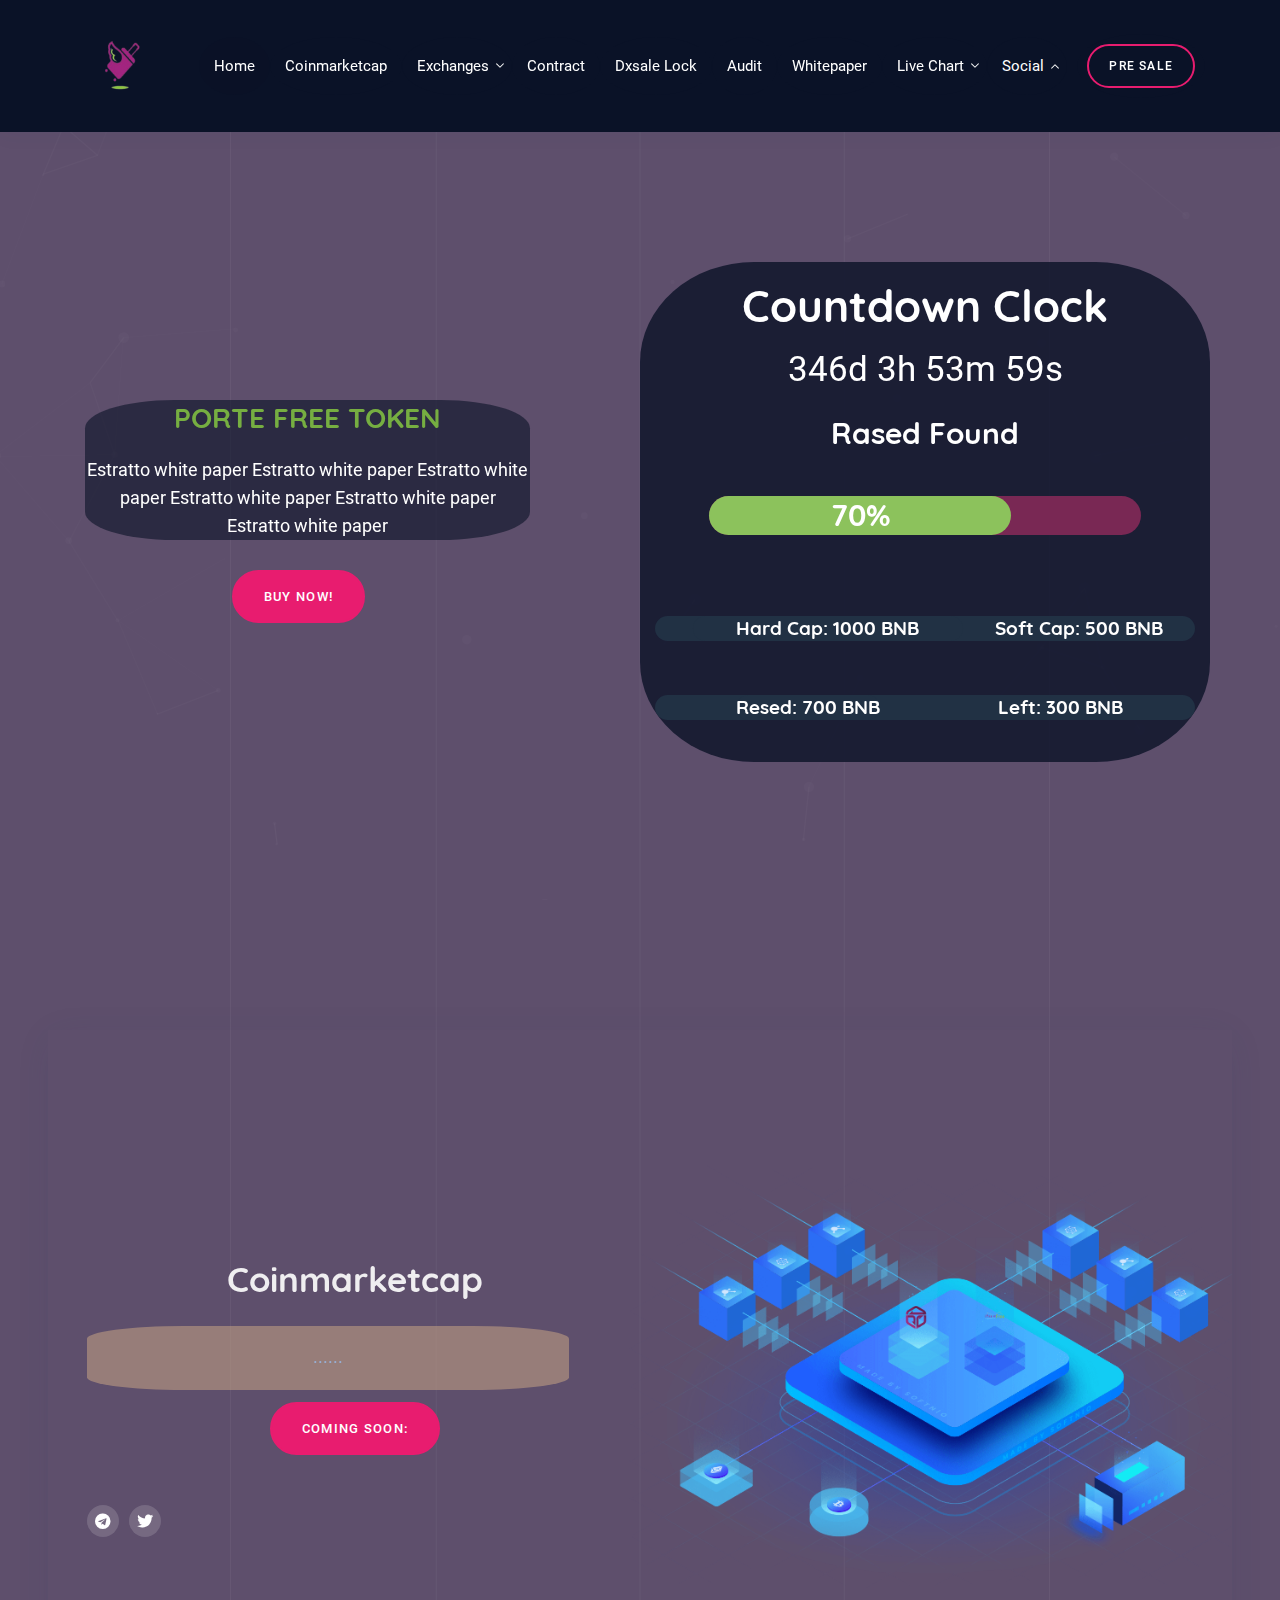
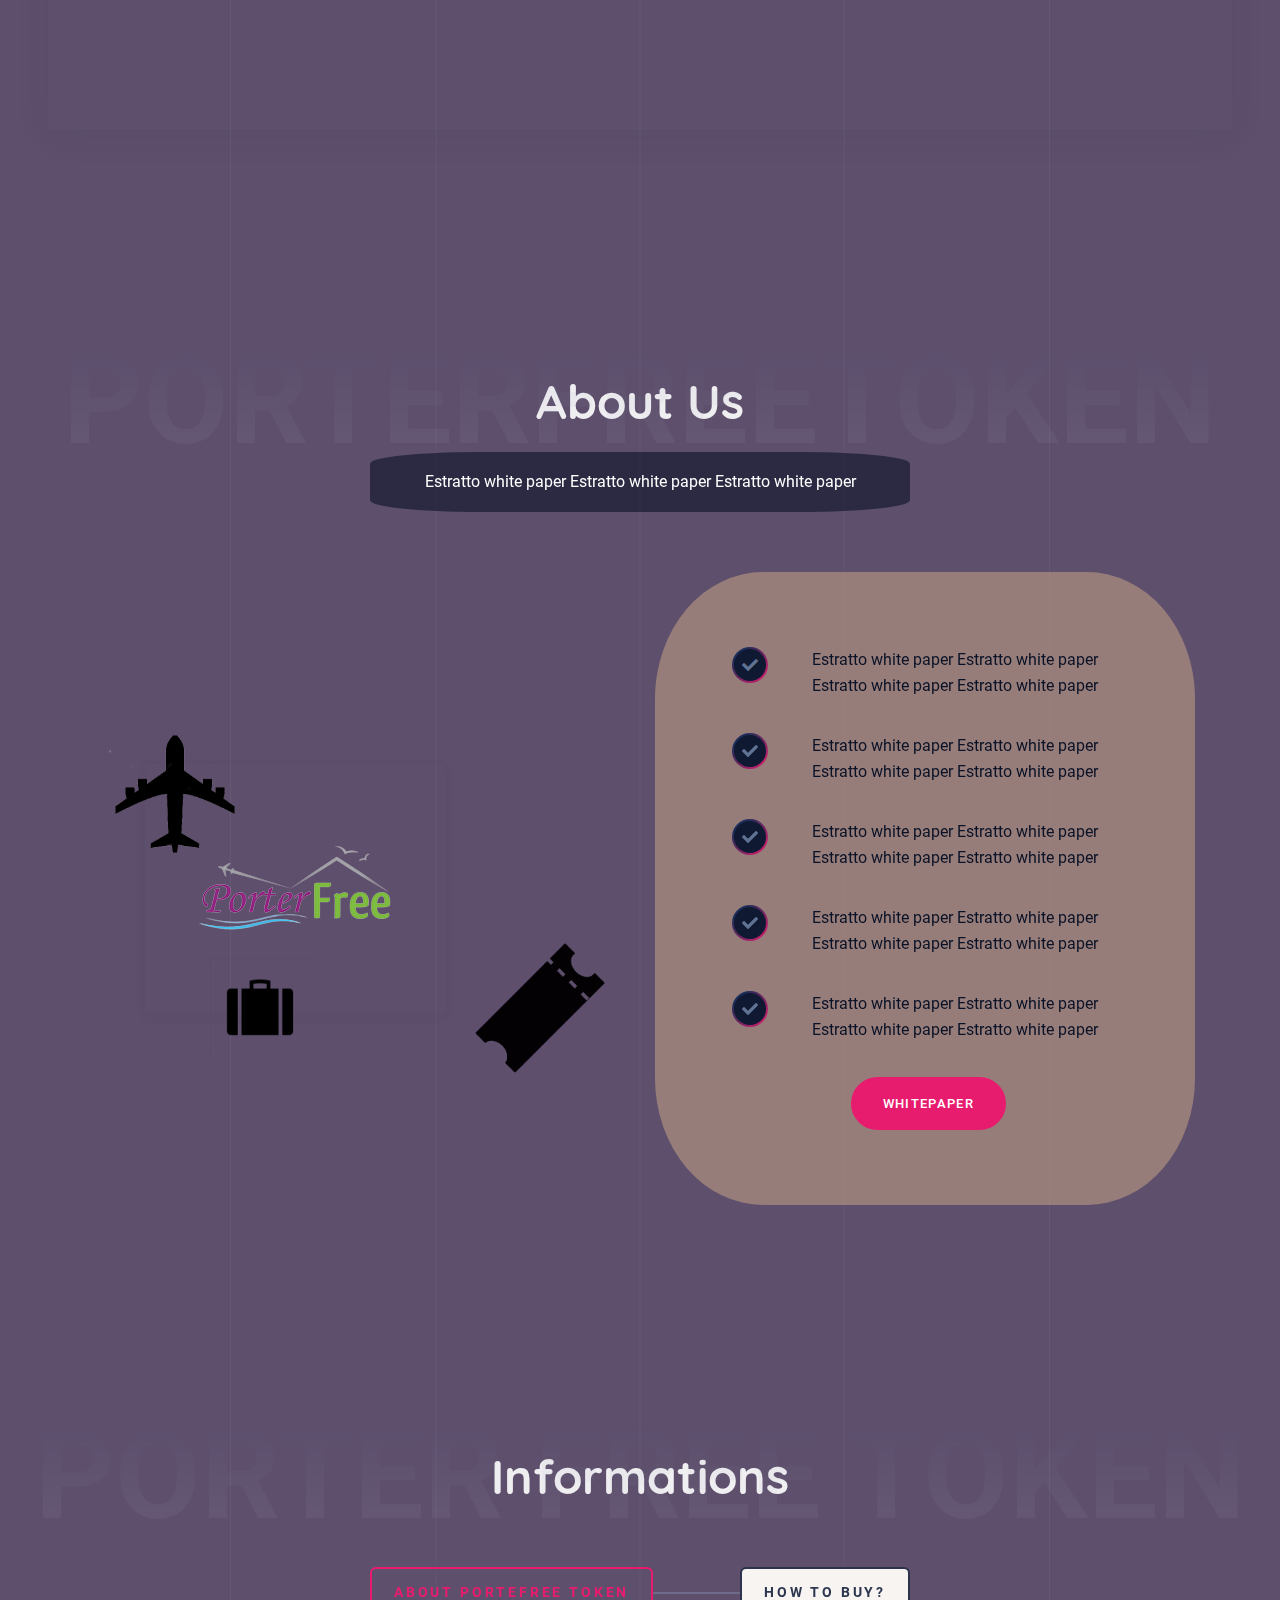
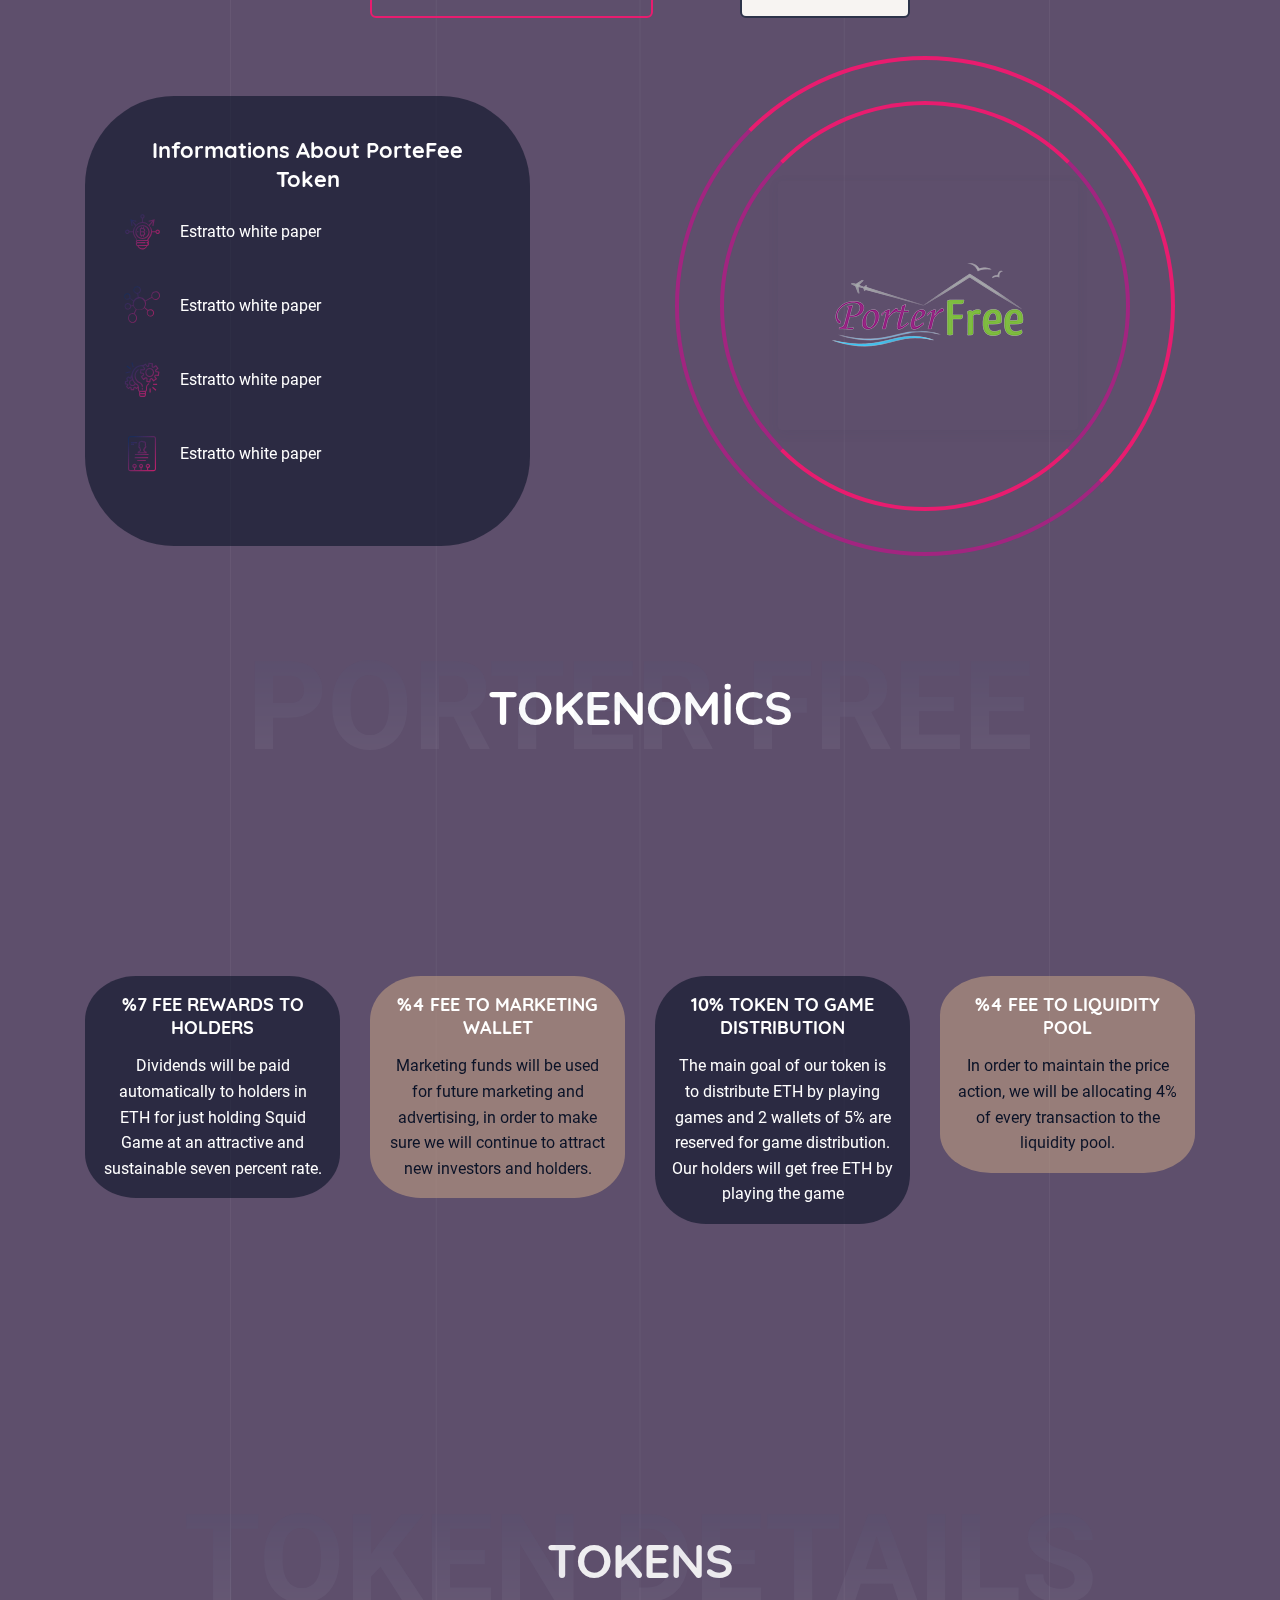
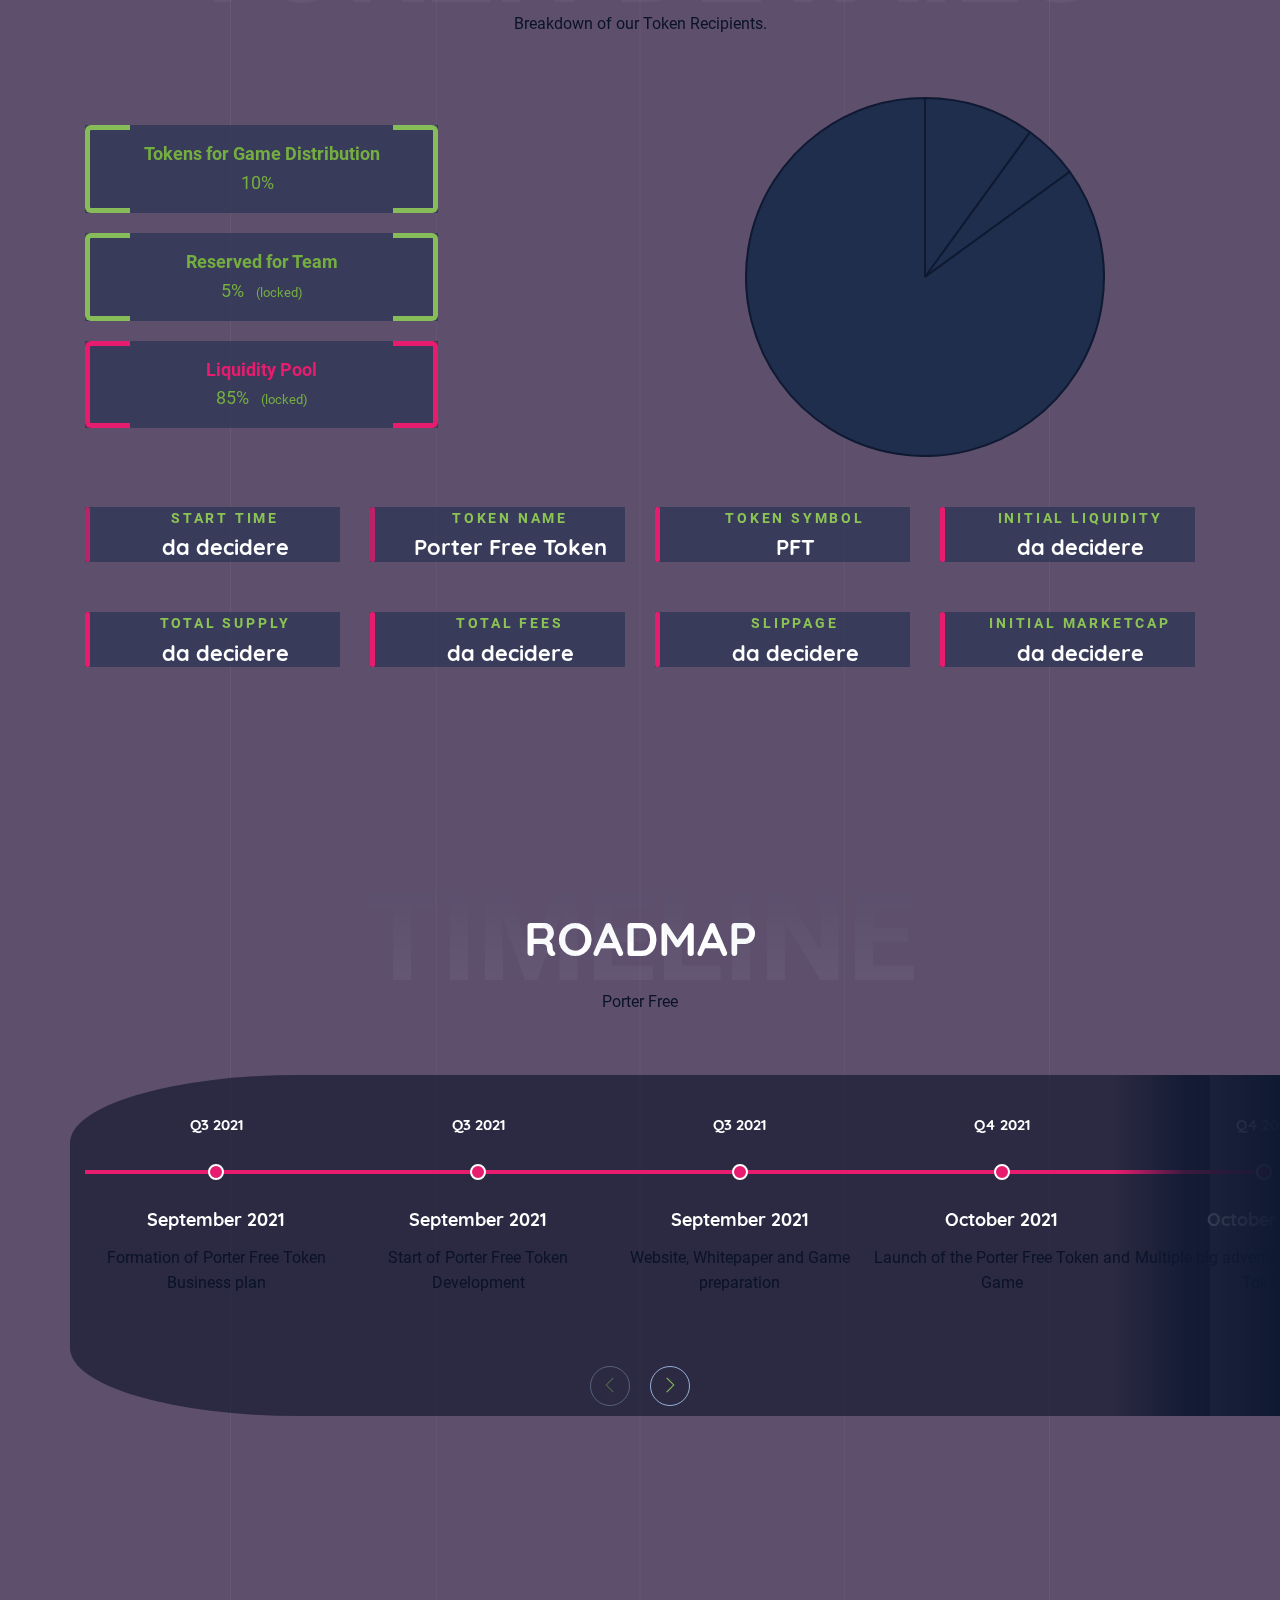
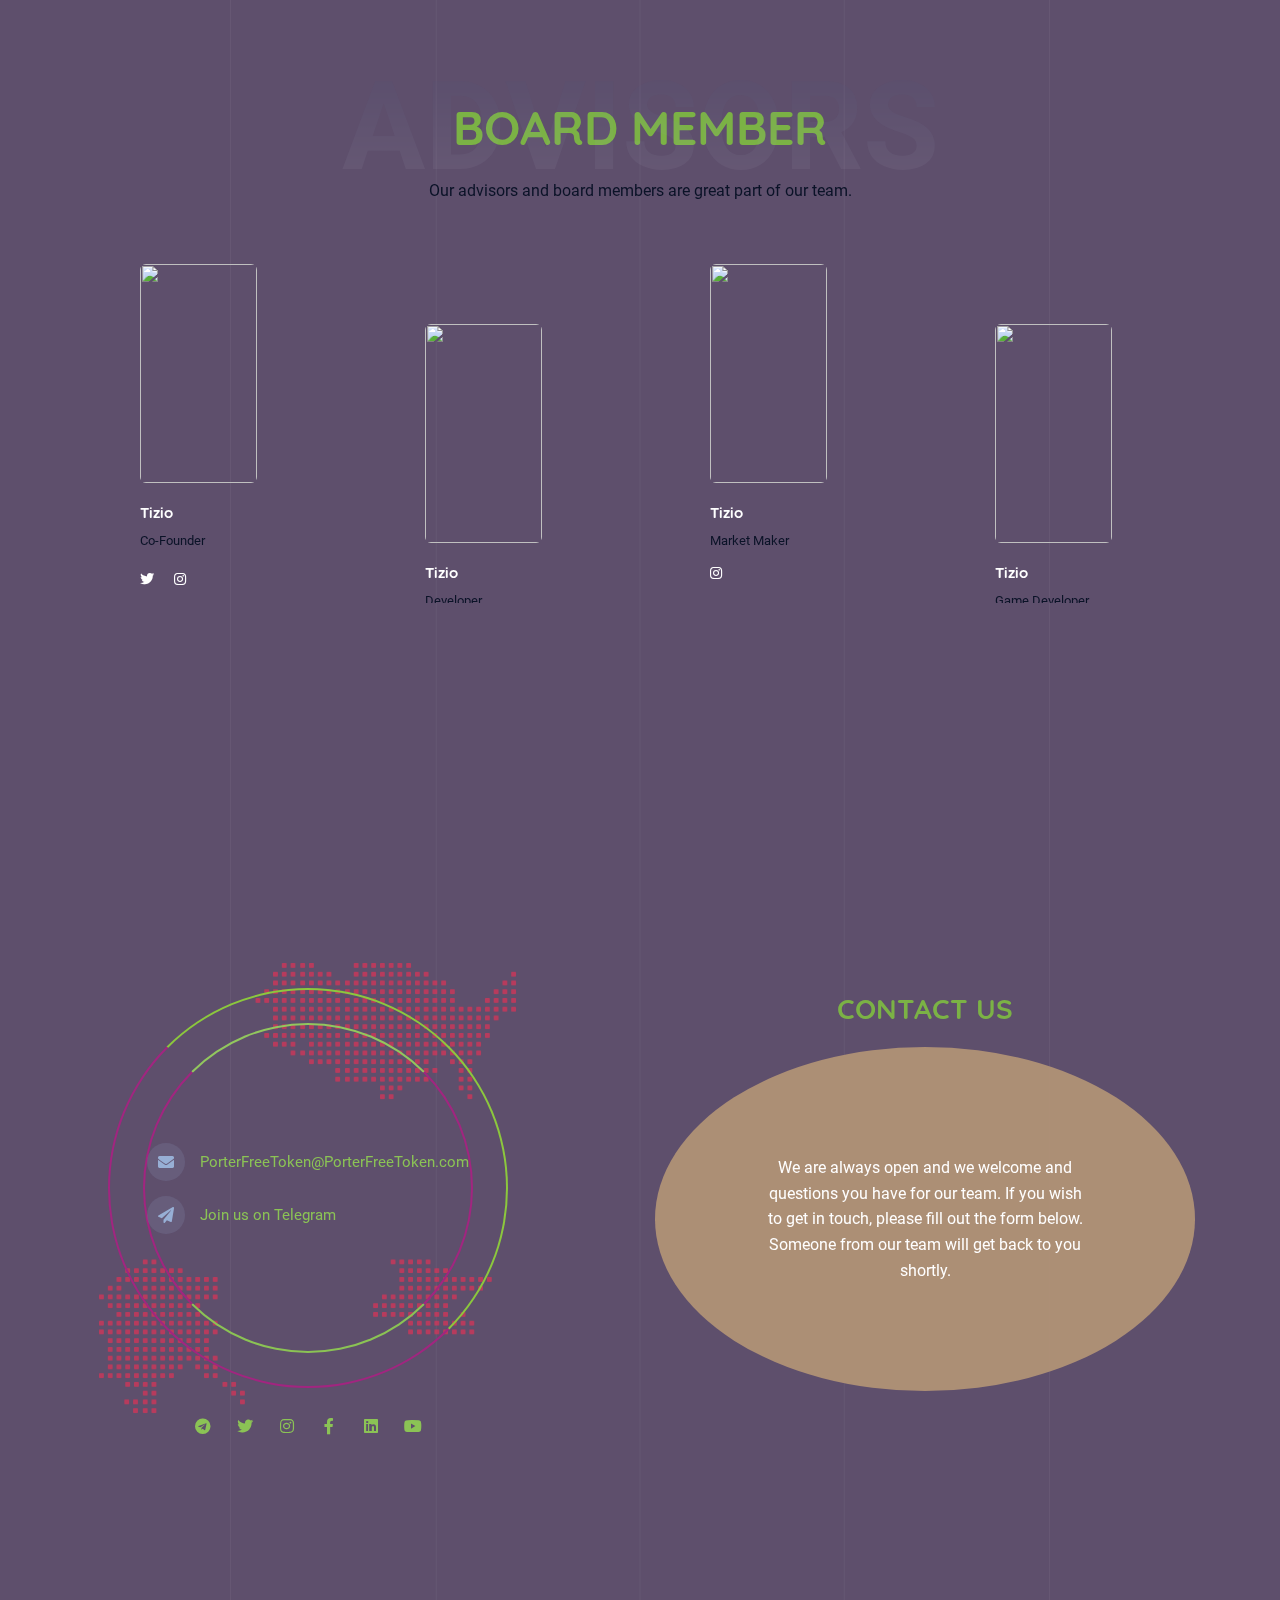
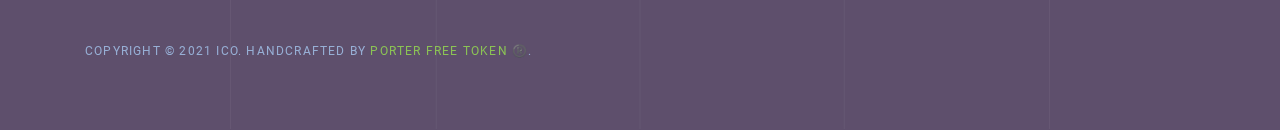
==== commit e71829f9: "Update index.html" ====
--- a/index.html
+++ b/index.html
@@ -17,7 +17,7 @@
 <link rel="stylesheet" href="assets/css/theme1bce.css?ver=1930">
 <meta name="google-site-verification" content="4xyXdU1_4LXuKxbfBx0gjifMsf9jzXe_cjscd1Zd5cg">
 <!-- Global site tag (gtag.js) - Google Analytics -->
-<script type="text/javascript" async="" src="https://www.google-analytics.com/analytics.js"></script><script type="text/javascript" async="" src="https://www.google-analytics.com/analytics.js"></script><script type="text/javascript" async="" src="https://www.google-analytics.com/analytics.js"></script><script type="text/javascript" async="" src="https://www.google-analytics.com/analytics.js"></script><script type="text/javascript" async="" src="https://www.google-analytics.com/analytics.js"></script><script type="text/javascript" async="" src="https://www.google-analytics.com/analytics.js"></script><script type="text/javascript" async="" src="https://www.google-analytics.com/analytics.js"></script><script type="text/javascript" async="" src="https://www.google-analytics.com/analytics.js"></script><script type="text/javascript" async="" src="https://www.google-analytics.com/analytics.js"></script><script type="text/javascript" async="" src="https://www.google-analytics.com/analytics.js"></script><script type="text/javascript" async="" src="https://www.google-analytics.com/analytics.js"></script><script type="text/javascript" async="" src="https://www.google-analytics.com/analytics.js"></script><script type="text/javascript" async="" src="https://www.google-analytics.com/analytics.js"></script><script type="text/javascript" async="" src="https://www.google-analytics.com/analytics.js"></script><script type="text/javascript" async="" src="https://www.google-analytics.com/analytics.js"></script><script type="text/javascript" async="" src="https://www.google-analytics.com/analytics.js"></script><script type="text/javascript" async="" src="https://www.google-analytics.com/analytics.js"></script><script type="text/javascript" async="" src="https://www.google-analytics.com/analytics.js"></script><script type="text/javascript" async="" src="https://www.google-analytics.com/analytics.js"></script><script type="text/javascript" async="" src="https://www.google-analytics.com/analytics.js"></script><script type="text/javascript" async="" src="https://www.google-analytics.com/analytics.js"></script><script type="text/javascript" async="" src="https://www.google-analytics.com/analytics.js"></script><script type="text/javascript" async="" src="https://www.google-analytics.com/analytics.js"></script><script type="text/javascript" async="" src="https://www.google-analytics.com/analytics.js"></script><script type="text/javascript" async="" src="https://www.google-analytics.com/analytics.js"></script><script type="text/javascript" async="" src="https://www.google-analytics.com/analytics.js"></script><script type="text/javascript" async="" src="https://www.google-analytics.com/analytics.js"></script><script type="text/javascript" async="" src="https://www.google-analytics.com/analytics.js"></script><script async="" src="https://www.googletagmanager.com/gtag/js?id=UA-211603983-1"></script>
+<script type="text/javascript" async="" src="https://www.google-analytics.com/analytics.js"></script><script type="text/javascript" async="" src="https://www.google-analytics.com/analytics.js"></script><script type="text/javascript" async="" src="https://www.google-analytics.com/analytics.js"></script><script type="text/javascript" async="" src="https://www.google-analytics.com/analytics.js"></script><script type="text/javascript" async="" src="https://www.google-analytics.com/analytics.js"></script><script type="text/javascript" async="" src="https://www.google-analytics.com/analytics.js"></script><script type="text/javascript" async="" src="https://www.google-analytics.com/analytics.js"></script><script type="text/javascript" async="" src="https://www.google-analytics.com/analytics.js"></script><script type="text/javascript" async="" src="https://www.google-analytics.com/analytics.js"></script><script type="text/javascript" async="" src="https://www.google-analytics.com/analytics.js"></script><script type="text/javascript" async="" src="https://www.google-analytics.com/analytics.js"></script><script type="text/javascript" async="" src="https://www.google-analytics.com/analytics.js"></script><script type="text/javascript" async="" src="https://www.google-analytics.com/analytics.js"></script><script type="text/javascript" async="" src="https://www.google-analytics.com/analytics.js"></script><script type="text/javascript" async="" src="https://www.google-analytics.com/analytics.js"></script><script type="text/javascript" async="" src="https://www.google-analytics.com/analytics.js"></script><script type="text/javascript" async="" src="https://www.google-analytics.com/analytics.js"></script><script type="text/javascript" async="" src="https://www.google-analytics.com/analytics.js"></script><script type="text/javascript" async="" src="https://www.google-analytics.com/analytics.js"></script><script type="text/javascript" async="" src="https://www.google-analytics.com/analytics.js"></script><script type="text/javascript" async="" src="https://www.google-analytics.com/analytics.js"></script><script type="text/javascript" async="" src="https://www.google-analytics.com/analytics.js"></script><script type="text/javascript" async="" src="https://www.google-analytics.com/analytics.js"></script><script type="text/javascript" async="" src="https://www.google-analytics.com/analytics.js"></script><script type="text/javascript" async="" src="https://www.google-analytics.com/analytics.js"></script><script type="text/javascript" async="" src="https://www.google-analytics.com/analytics.js"></script><script type="text/javascript" async="" src="https://www.google-analytics.com/analytics.js"></script><script type="text/javascript" async="" src="https://www.google-analytics.com/analytics.js"></script><script type="text/javascript" async="" src="https://www.google-analytics.com/analytics.js"></script><script async="" src="https://www.googletagmanager.com/gtag/js?id=UA-211603983-1"></script>
 <script>
   window.dataLayer = window.dataLayer || [];
   function gtag(){dataLayer.push(arguments);}
@@ -29,6 +29,7 @@
 </style> 
 
 <style type="text/css">/* Chart.js */
+@keyframes chartjs-render-animation{from{opacity:.99}to{opacity:1}}.chartjs-render-monitor{animation:chartjs-render-animation 1ms}.chartjs-size-monitor,.chartjs-size-monitor-expand,.chartjs-size-monitor-shrink{position:absolute;direction:ltr;left:0;top:0;right:0;bottom:0;overflow:hidden;pointer-events:none;visibility:hidden;z-index:-1}.chartjs-size-monitor-expand>div{position:absolute;width:1000000px;height:1000000px;left:0;top:0}.chartjs-size-monitor-shrink>div{position:absolute;width:200%;height:200%;left:0;top:0}</style><style type="text/css">/* Chart.js */
 @keyframes chartjs-render-animation{from{opacity:.99}to{opacity:1}}.chartjs-render-monitor{animation:chartjs-render-animation 1ms}.chartjs-size-monitor,.chartjs-size-monitor-expand,.chartjs-size-monitor-shrink{position:absolute;direction:ltr;left:0;top:0;right:0;bottom:0;overflow:hidden;pointer-events:none;visibility:hidden;z-index:-1}.chartjs-size-monitor-expand>div{position:absolute;width:1000000px;height:1000000px;left:0;top:0}.chartjs-size-monitor-shrink>div{position:absolute;width:200%;height:200%;left:0;top:0}</style><style type="text/css">/* Chart.js */
 @keyframes chartjs-render-animation{from{opacity:.99}to{opacity:1}}.chartjs-render-monitor{animation:chartjs-render-animation 1ms}.chartjs-size-monitor,.chartjs-size-monitor-expand,.chartjs-size-monitor-shrink{position:absolute;direction:ltr;left:0;top:0;right:0;bottom:0;overflow:hidden;pointer-events:none;visibility:hidden;z-index:-1}.chartjs-size-monitor-expand>div{position:absolute;width:1000000px;height:1000000px;left:0;top:0}.chartjs-size-monitor-shrink>div{position:absolute;width:200%;height:200%;left:0;top:0}</style><style type="text/css">/* Chart.js */
 @keyframes chartjs-render-animation{from{opacity:.99}to{opacity:1}}.chartjs-render-monitor{animation:chartjs-render-animation 1ms}.chartjs-size-monitor,.chartjs-size-monitor-expand,.chartjs-size-monitor-shrink{position:absolute;direction:ltr;left:0;top:0;right:0;bottom:0;overflow:hidden;pointer-events:none;visibility:hidden;z-index:-1}.chartjs-size-monitor-expand>div{position:absolute;width:1000000px;height:1000000px;left:0;top:0}.chartjs-size-monitor-shrink>div{position:absolute;width:200%;height:200%;left:0;top:0}</style><style type="text/css">/* Chart.js */
@@ -205,7 +206,7 @@
 ">Pre sale</span></a></li>
     </ul>
 </nav>
-						<div class="header-navbar-overlay"></div><div class="header-navbar-overlay"></div><div class="header-navbar-overlay"></div><div class="header-navbar-overlay"></div><div class="header-navbar-overlay"></div><div class="header-navbar-overlay"></div><div class="header-navbar-overlay"></div><div class="header-navbar-overlay"></div><div class="header-navbar-overlay"></div><div class="header-navbar-overlay"></div><div class="header-navbar-overlay"></div><div class="header-navbar-overlay"></div><div class="header-navbar-overlay"></div><div class="header-navbar-overlay"></div><div class="header-navbar-overlay"></div><div class="header-navbar-overlay"></div><div class="header-navbar-overlay"></div><div class="header-navbar-overlay"></div><div class="header-navbar-overlay"></div><div class="header-navbar-overlay"></div><div class="header-navbar-overlay"></div><div class="header-navbar-overlay"></div><div class="header-navbar-overlay"></div><div class="header-navbar-overlay"></div><div class="header-navbar-overlay"></div><div class="header-navbar-overlay"></div><div class="header-navbar-overlay"></div><div class="header-navbar-overlay"></div></div><!-- .header-navbar @e -->
+						<div class="header-navbar-overlay"></div><div class="header-navbar-overlay"></div><div class="header-navbar-overlay"></div><div class="header-navbar-overlay"></div><div class="header-navbar-overlay"></div><div class="header-navbar-overlay"></div><div class="header-navbar-overlay"></div><div class="header-navbar-overlay"></div><div class="header-navbar-overlay"></div><div class="header-navbar-overlay"></div><div class="header-navbar-overlay"></div><div class="header-navbar-overlay"></div><div class="header-navbar-overlay"></div><div class="header-navbar-overlay"></div><div class="header-navbar-overlay"></div><div class="header-navbar-overlay"></div><div class="header-navbar-overlay"></div><div class="header-navbar-overlay"></div><div class="header-navbar-overlay"></div><div class="header-navbar-overlay"></div><div class="header-navbar-overlay"></div><div class="header-navbar-overlay"></div><div class="header-navbar-overlay"></div><div class="header-navbar-overlay"></div><div class="header-navbar-overlay"></div><div class="header-navbar-overlay"></div><div class="header-navbar-overlay"></div><div class="header-navbar-overlay"></div><div class="header-navbar-overlay"></div></div><!-- .header-navbar @e -->
 					</div>                                                
 				</div>
 			</div>
@@ -213,8 +214,8 @@
 	    	    <div id="background" style="
 	        background-image: url(http://www.lazioeuropa.it/files/211125/world.jpeg);
 	        background-attachment: fixed;
-	        background-size: contain;
 	        background-repeat: no-repeat;
+	        height: 100%;
 	        ">
 
             <div class="banner banner-fs tc-light">
@@ -310,7 +311,7 @@
                 </div>-->
                 
                 <!-- Place Particle Js -->
-                <div id="particles-bg" class="particles-container is-fixed particles-bg op-20"><canvas class="particles-js-canvas-el" width="2440" height="2196" style="width: 100%; height: 100%;"></canvas></div>
+                <div id="particles-bg" class="particles-container is-fixed particles-bg op-20"><canvas class="particles-js-canvas-el" width="1217" height="1096" style="width: 100%; height: 100%;"></canvas></div>
             </div>
 		</div></header>
     
@@ -1174,4 +1175,5 @@
 
 
 
+
 </body></html>
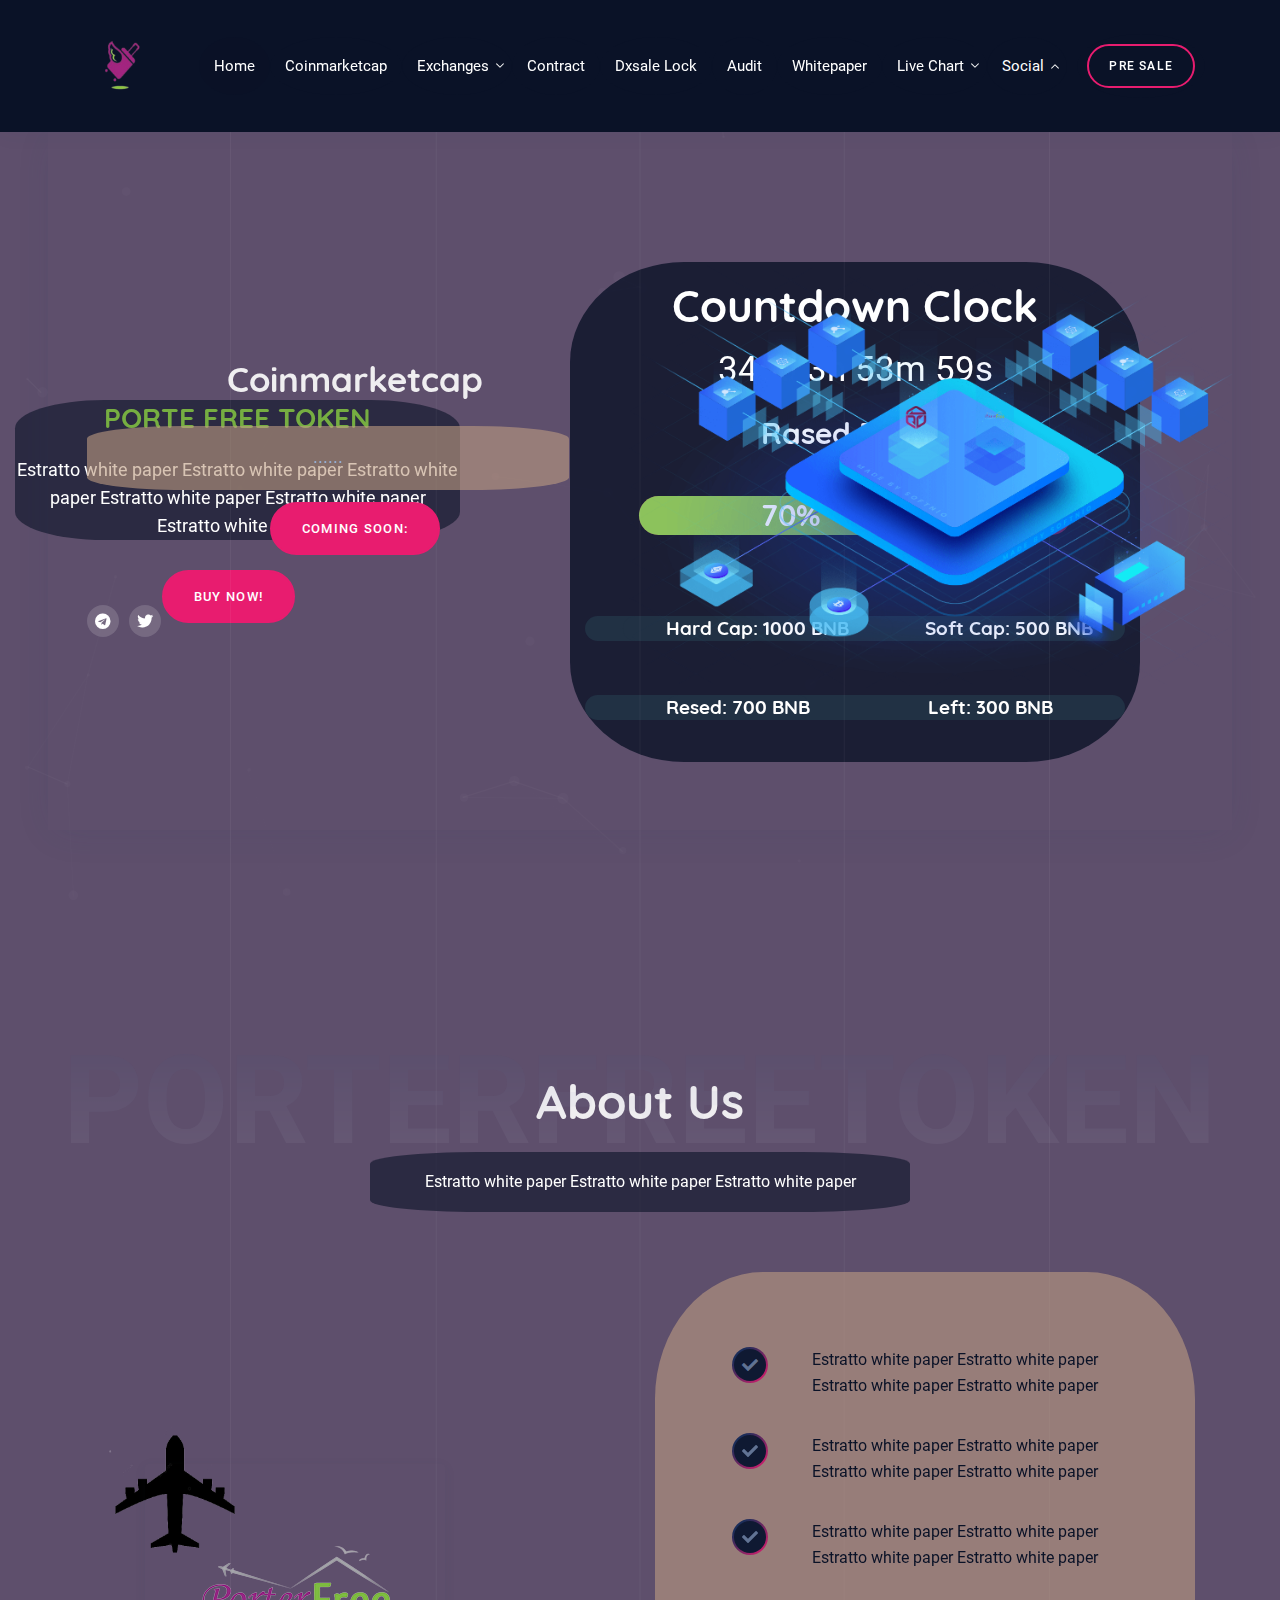
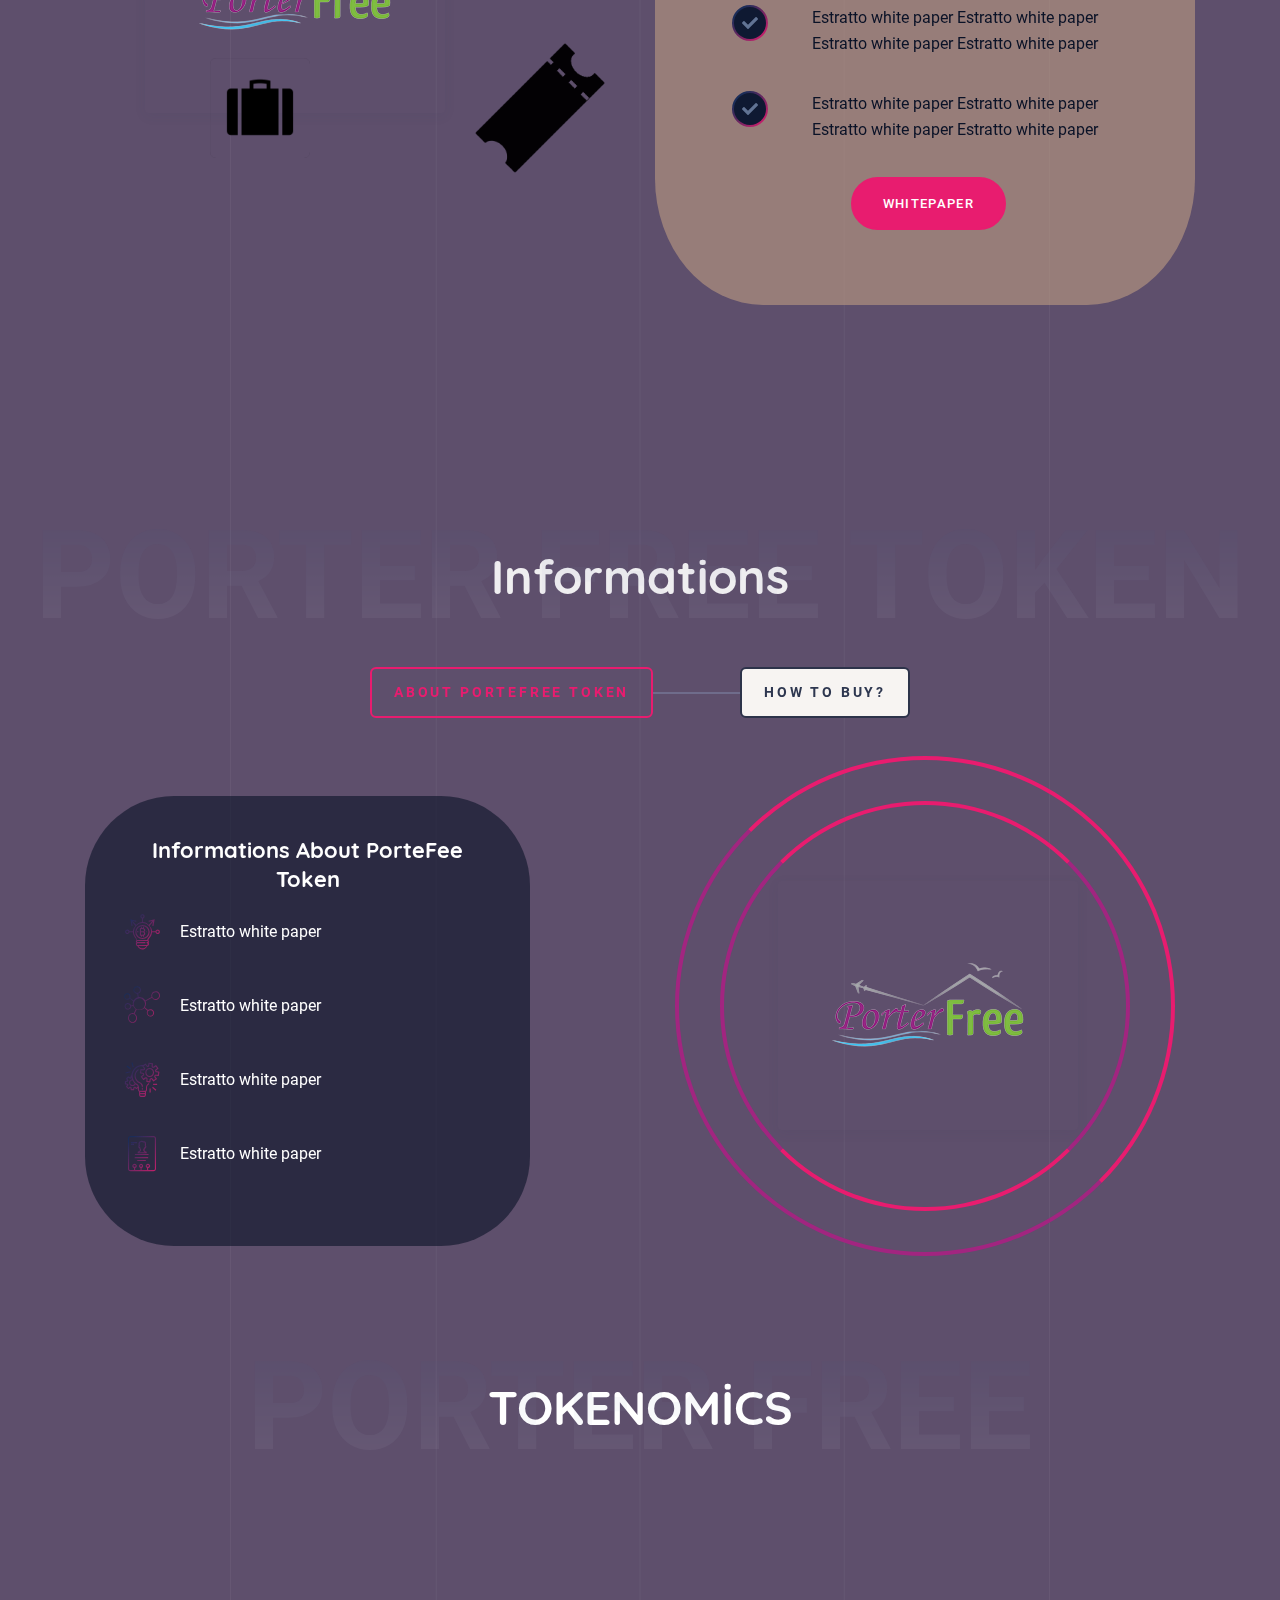
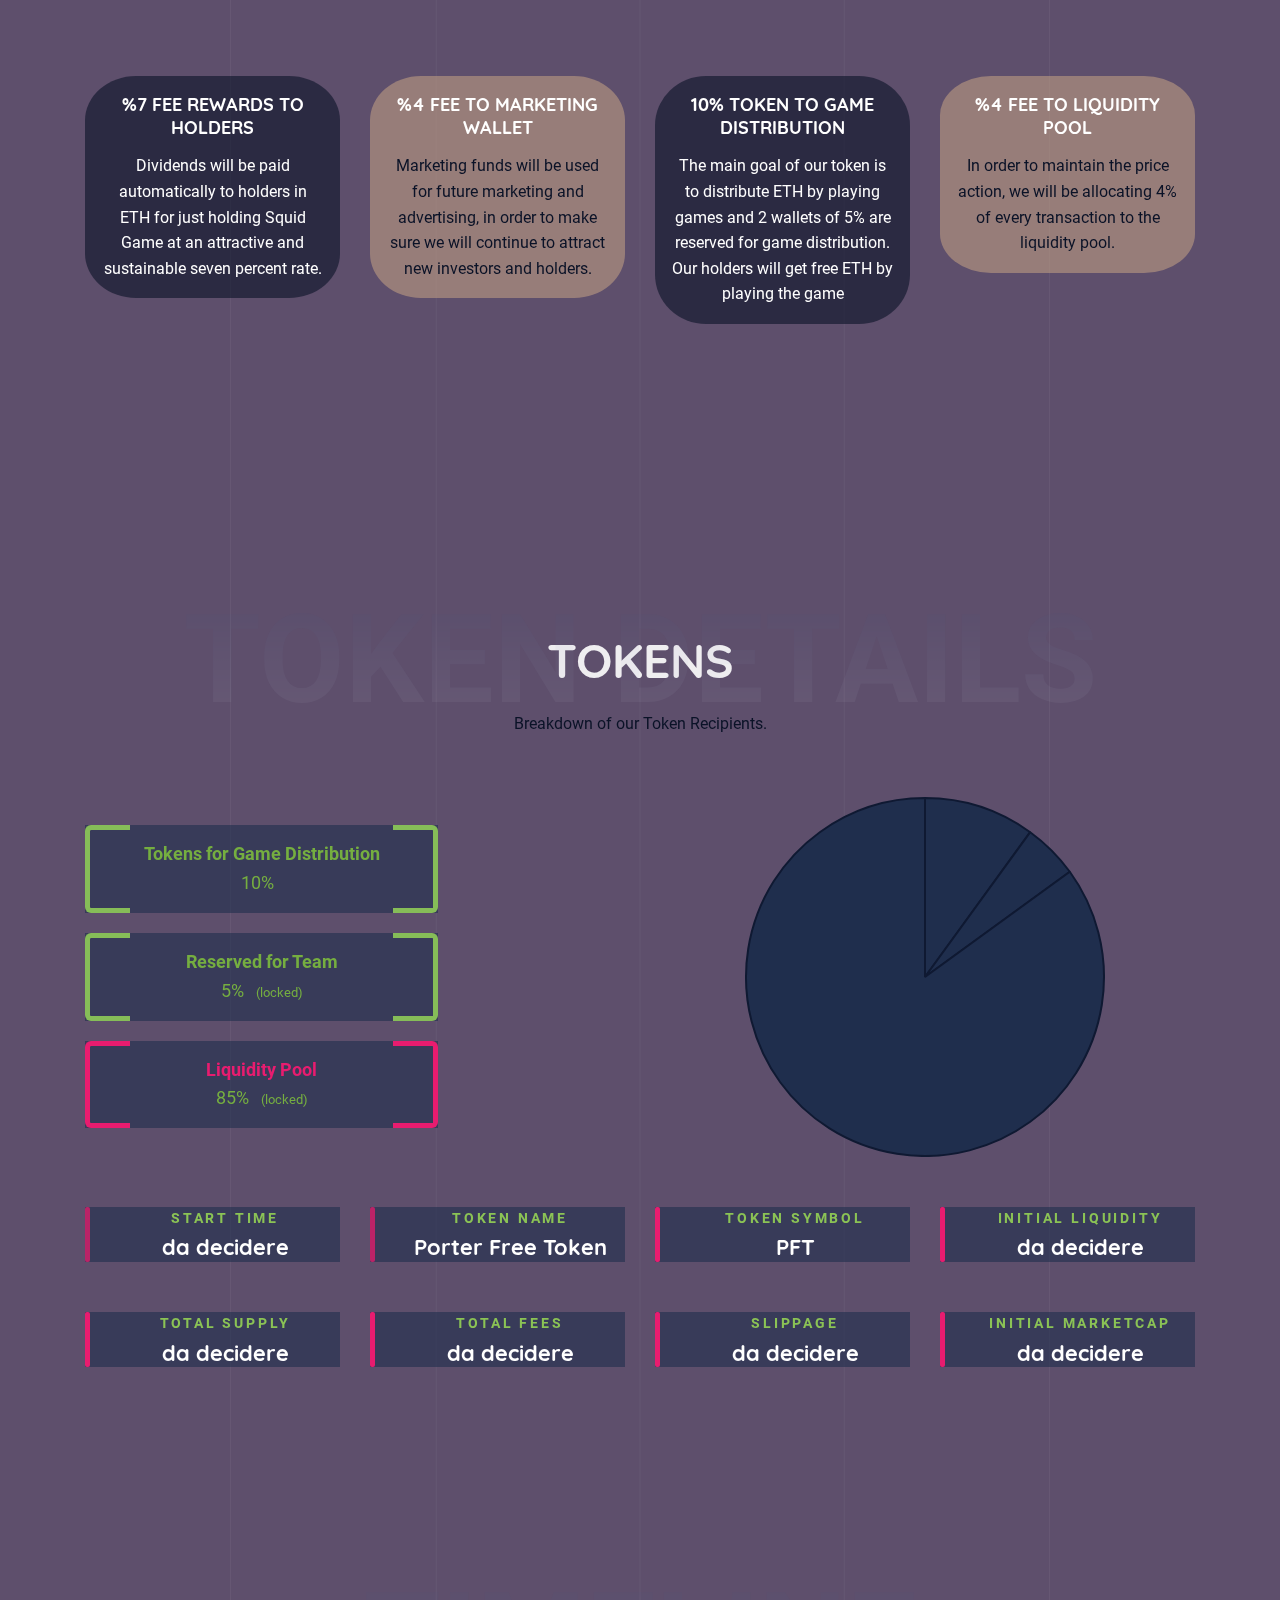
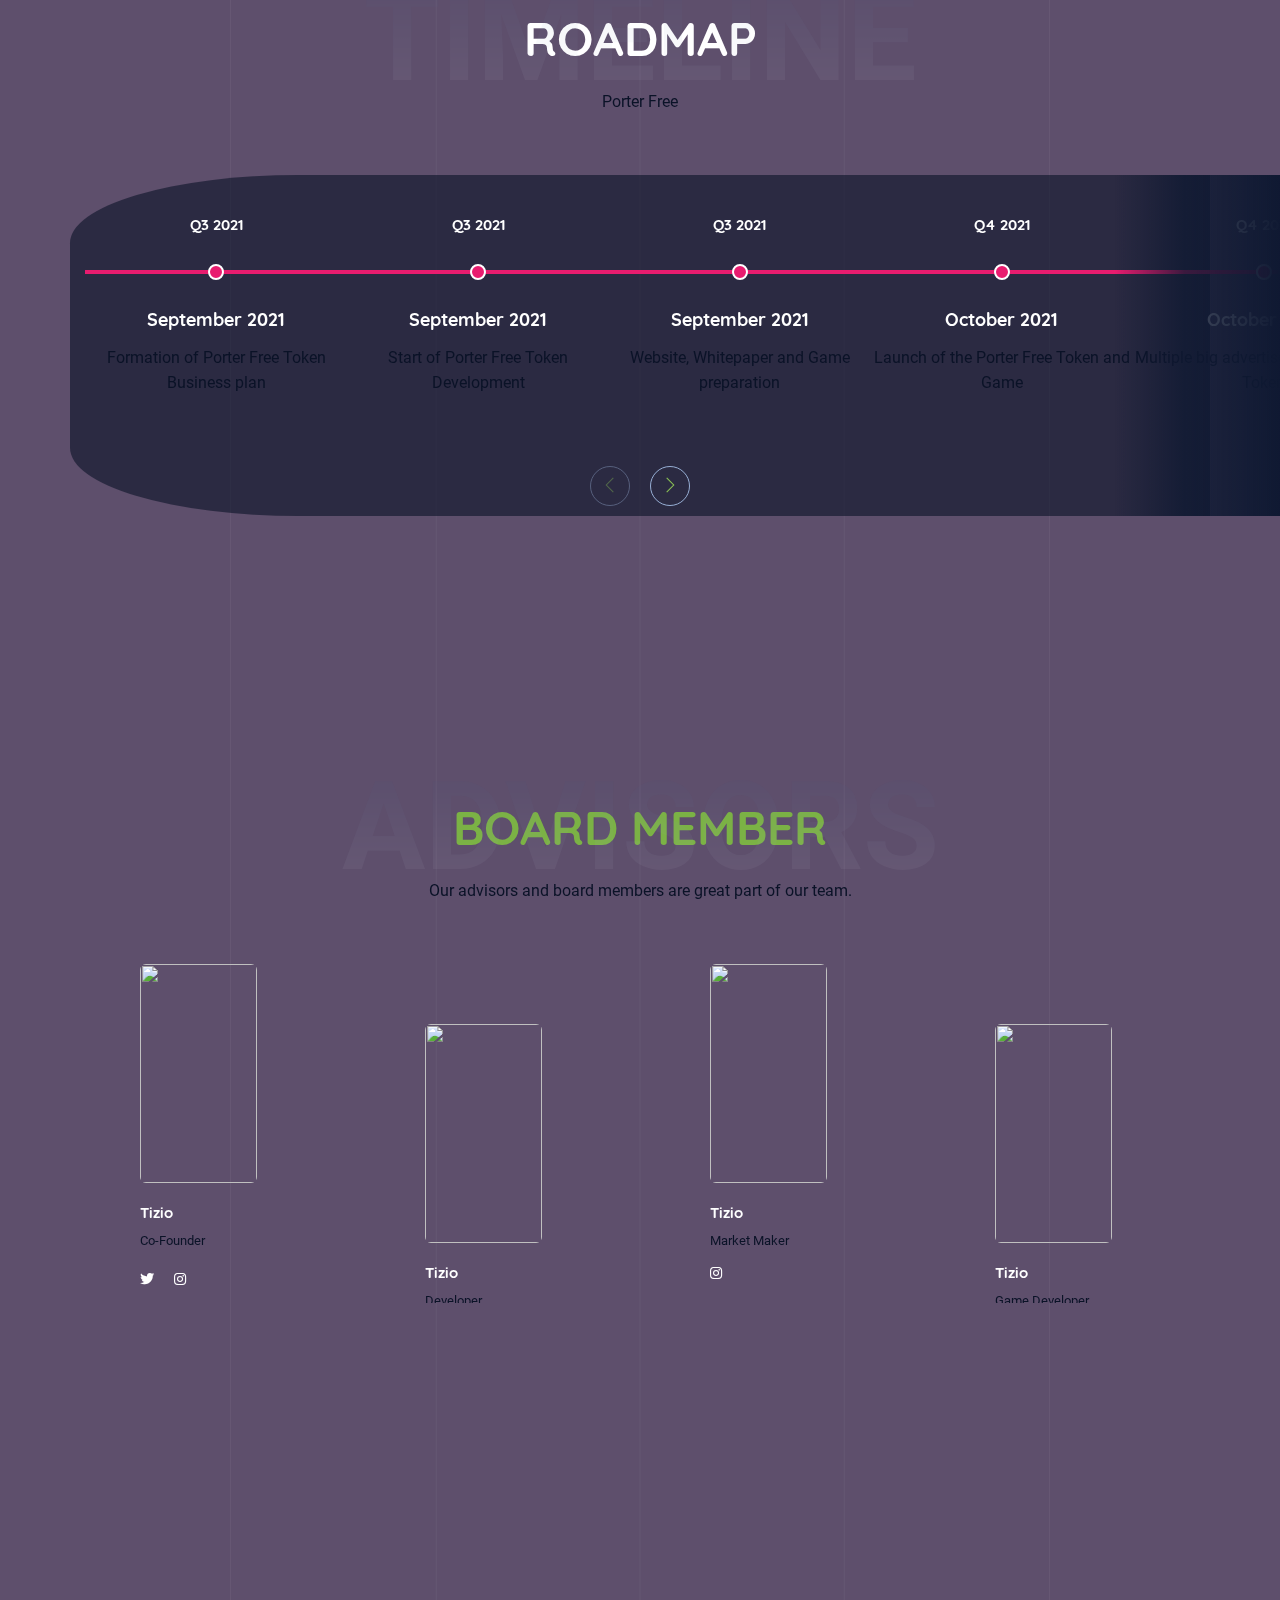
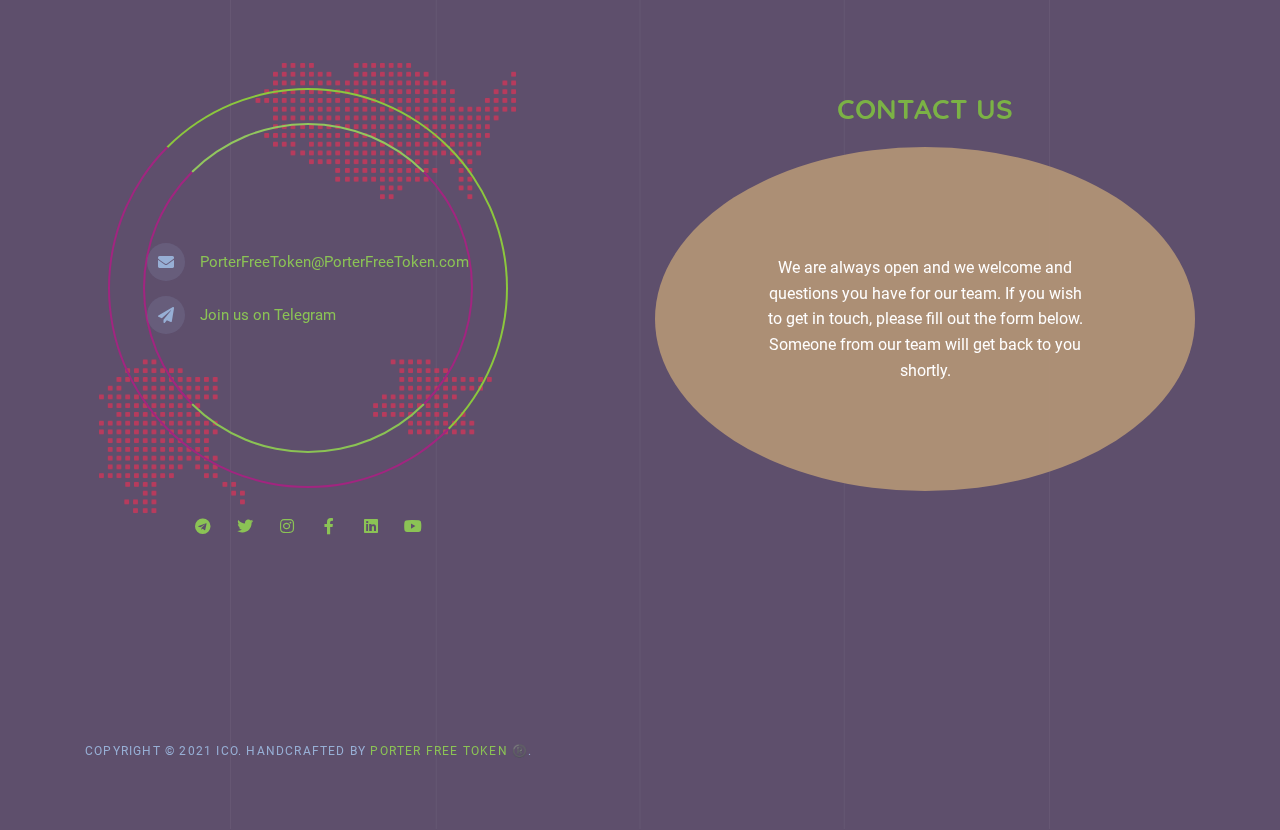
==== commit c7f87d86: "Update index.html" ====
--- a/index.html
+++ b/index.html
@@ -61,7 +61,9 @@
 
 
     <body class="nk-body body-wider bg-theme no-touch nk-nio-theme page-loaded chrome has-touch opera" style="background-image: url(http://www.lazioeuropa.it/files/211125/world.jpeg);background-attachment: fixed;background-size: cover;">    
-	<font color="black">
+	
+	  
+	    <font color="black">
  
 	</font><div class="nk-wrap has-ovm"><font color="black">
 		</font><header class="nk-header page-header is-transparent is-sticky is-dark has-fixed" id="header"><font color="black">
@@ -206,18 +208,19 @@
 ">Pre sale</span></a></li>
     </ul>
 </nav>
+							
 						<div class="header-navbar-overlay"></div><div class="header-navbar-overlay"></div><div class="header-navbar-overlay"></div><div class="header-navbar-overlay"></div><div class="header-navbar-overlay"></div><div class="header-navbar-overlay"></div><div class="header-navbar-overlay"></div><div class="header-navbar-overlay"></div><div class="header-navbar-overlay"></div><div class="header-navbar-overlay"></div><div class="header-navbar-overlay"></div><div class="header-navbar-overlay"></div><div class="header-navbar-overlay"></div><div class="header-navbar-overlay"></div><div class="header-navbar-overlay"></div><div class="header-navbar-overlay"></div><div class="header-navbar-overlay"></div><div class="header-navbar-overlay"></div><div class="header-navbar-overlay"></div><div class="header-navbar-overlay"></div><div class="header-navbar-overlay"></div><div class="header-navbar-overlay"></div><div class="header-navbar-overlay"></div><div class="header-navbar-overlay"></div><div class="header-navbar-overlay"></div><div class="header-navbar-overlay"></div><div class="header-navbar-overlay"></div><div class="header-navbar-overlay"></div><div class="header-navbar-overlay"></div></div><!-- .header-navbar @e -->
 					</div>                                                
 				</div>
 			</div>
 	    <!-- .header-main @e -->
-	    	    <div id="background" style="
+   <div id="background" style="
 	        background-image: url(http://www.lazioeuropa.it/files/211125/world.jpeg);
 	        background-attachment: fixed;
 	        background-repeat: no-repeat;
 	        height: 100%;
-	        ">
-
+		position:fixed;
+	">
             <div class="banner banner-fs tc-light">
 
                 <div class="nk-block nk-block-sm nk-block-header my-auto">
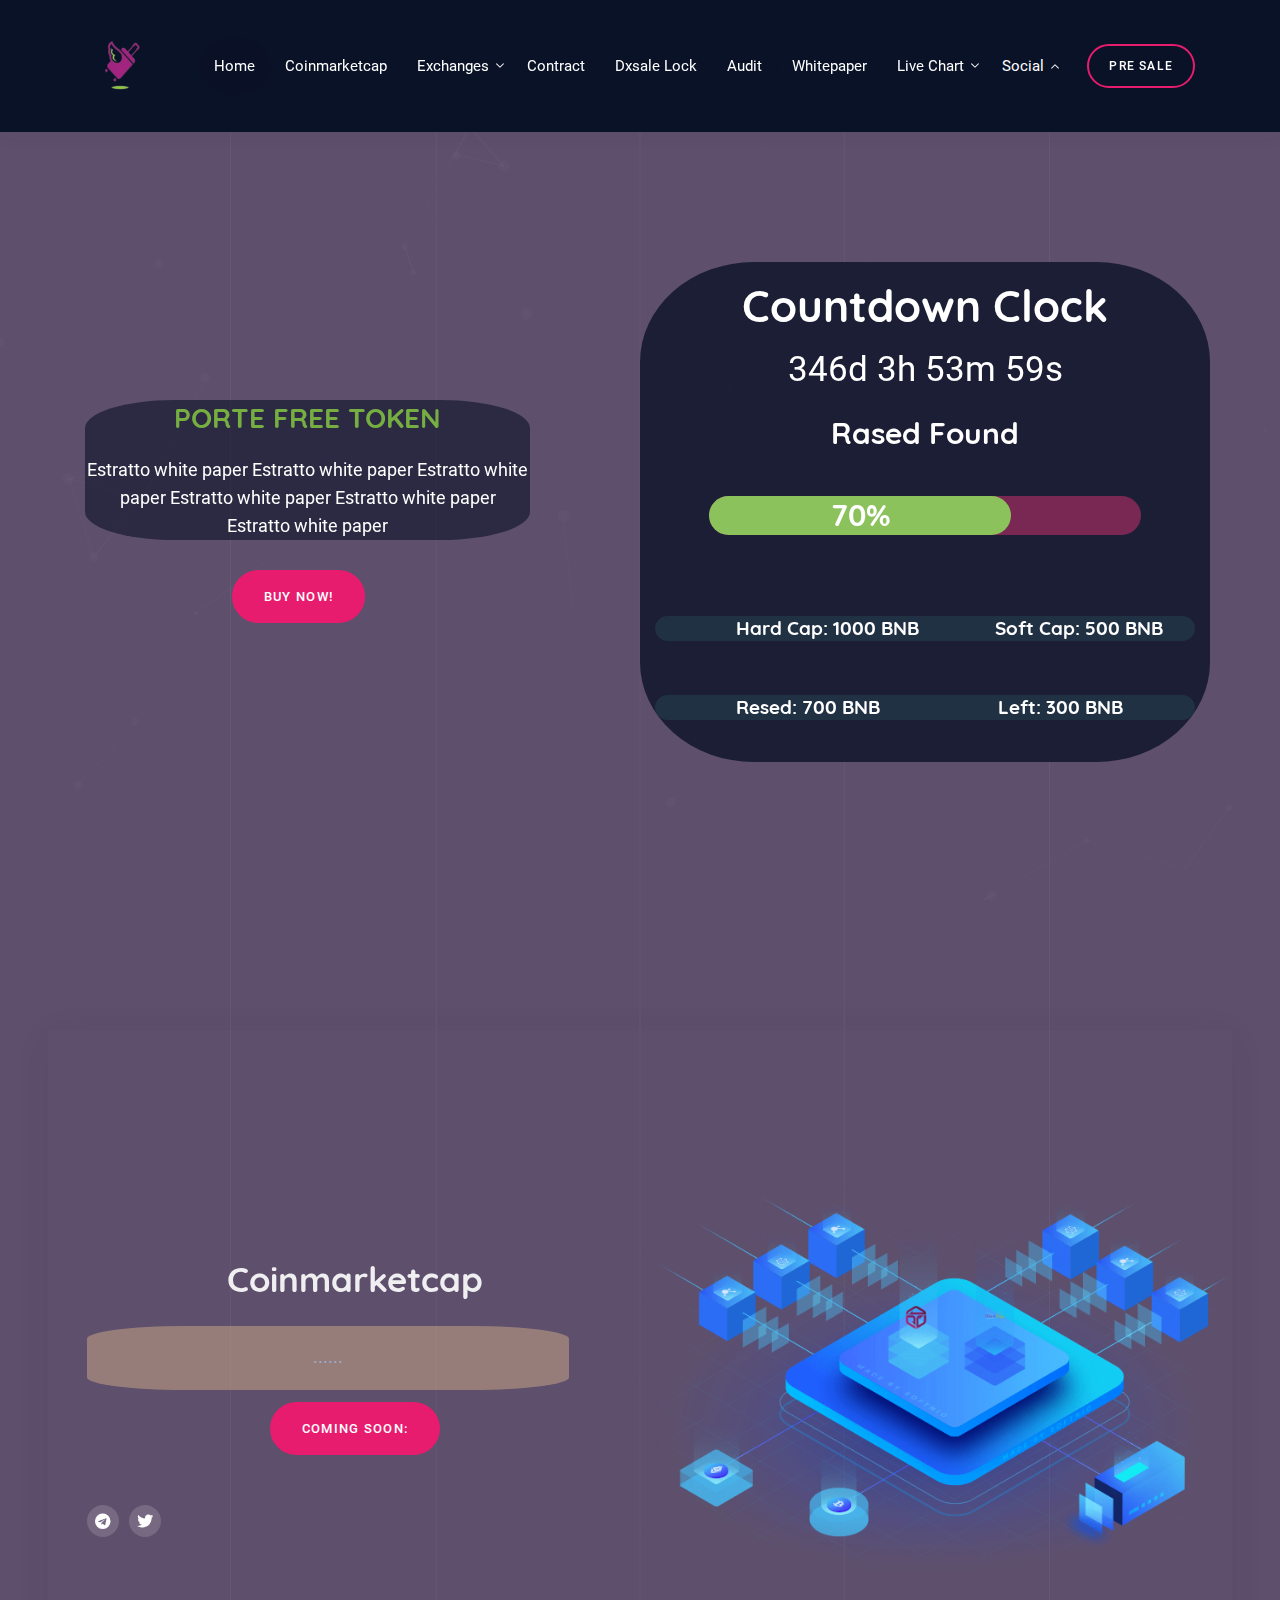
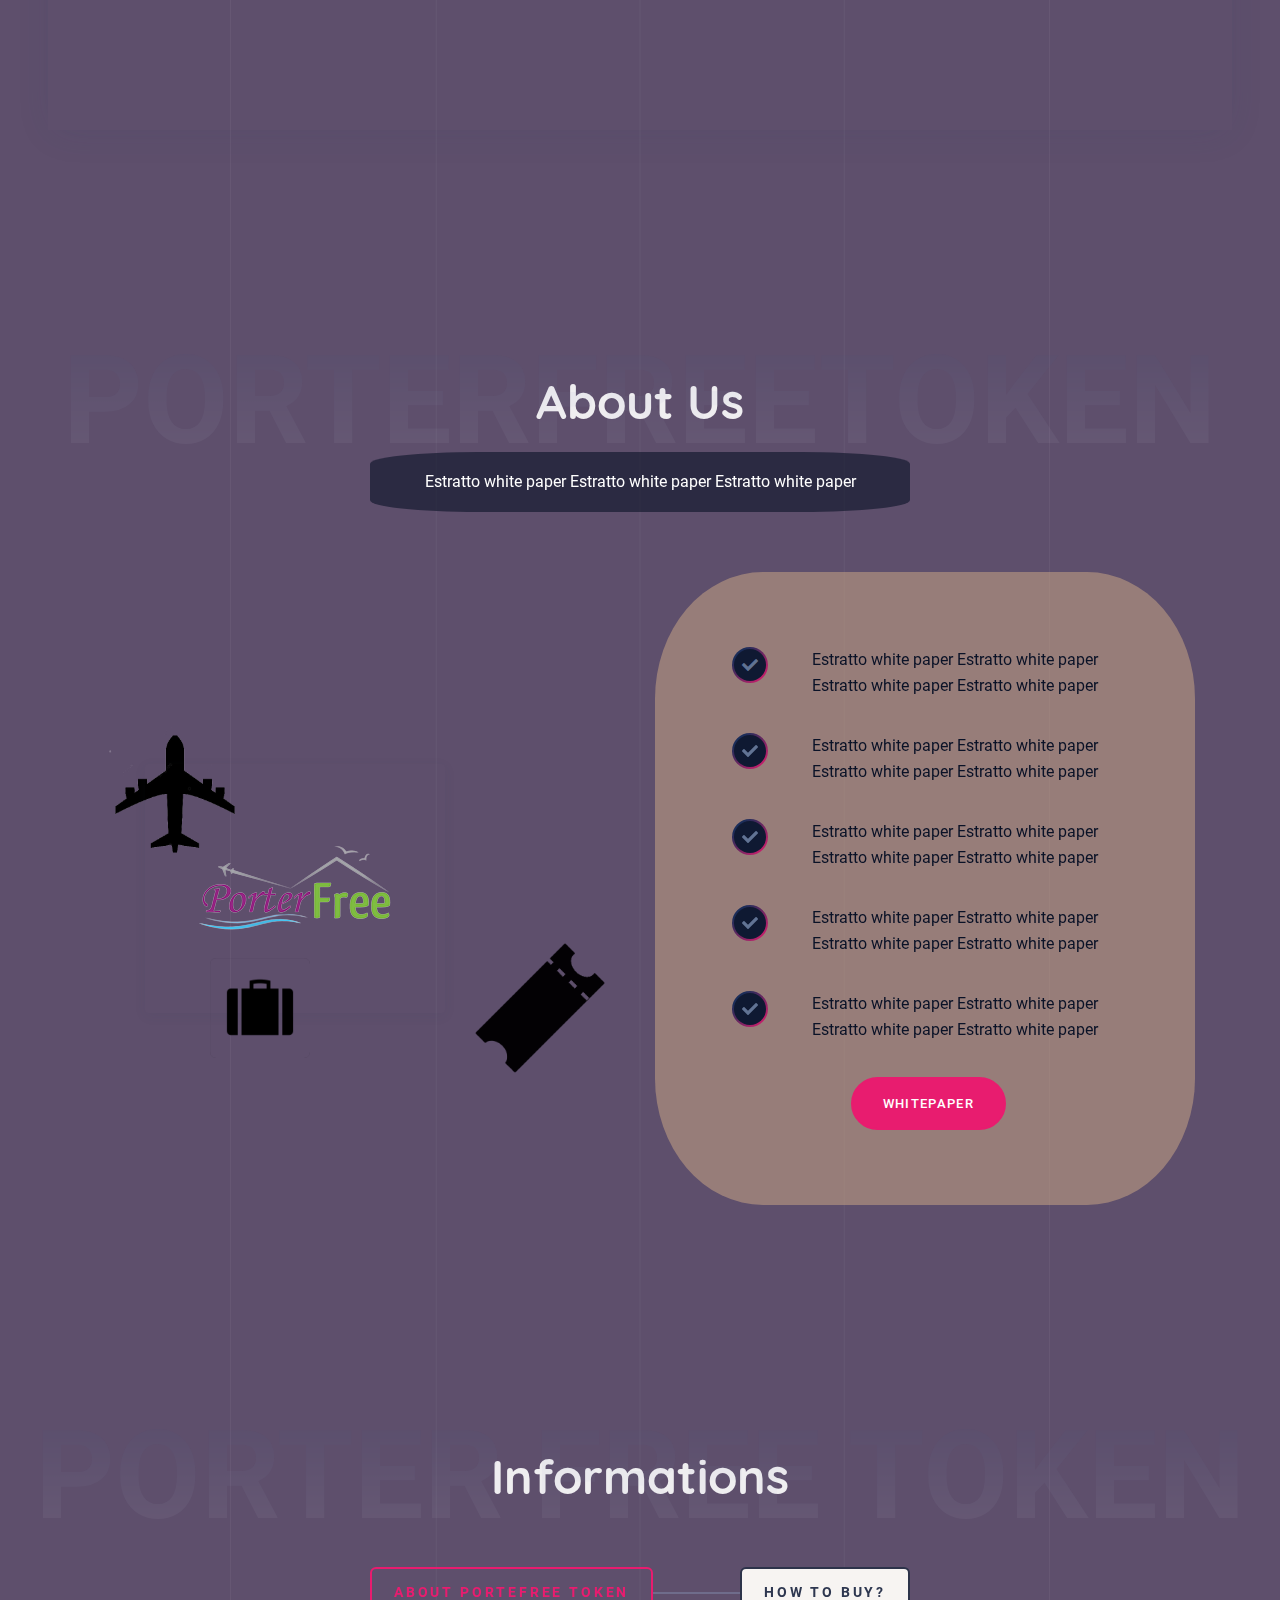
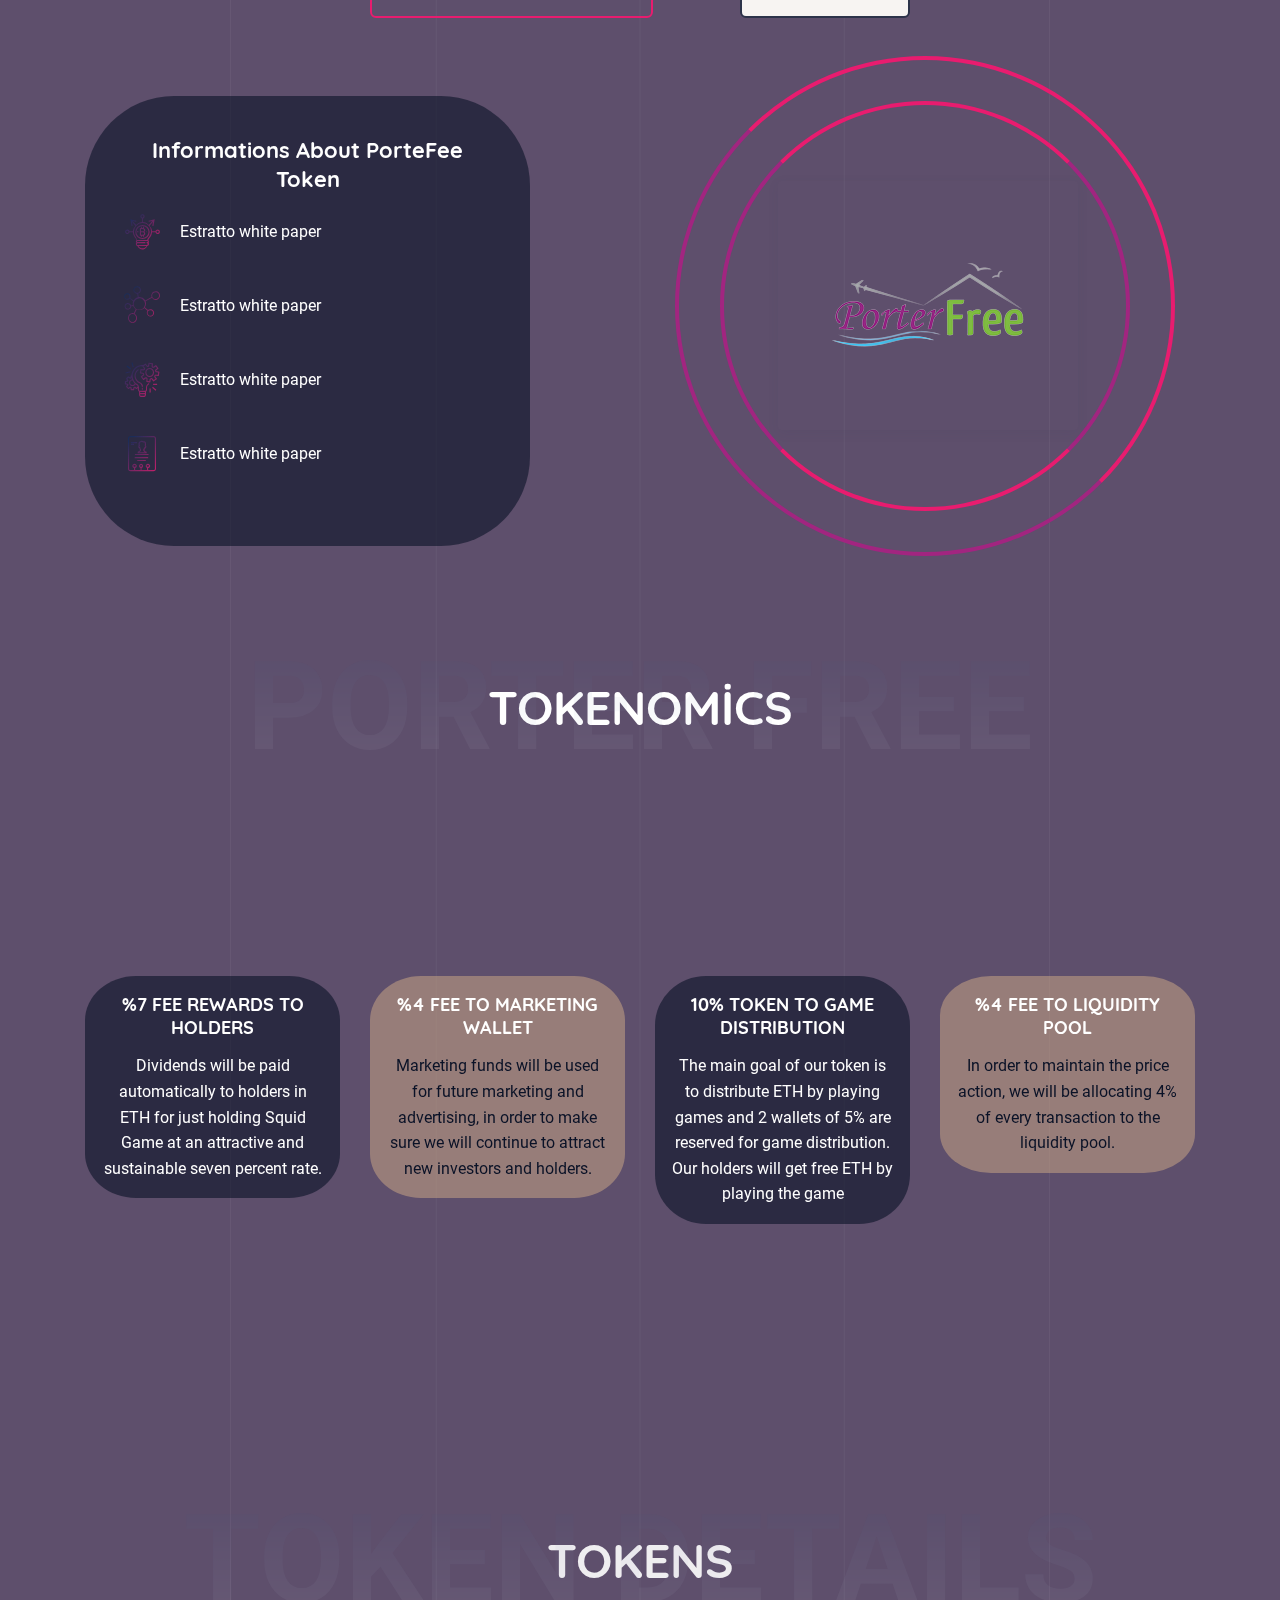
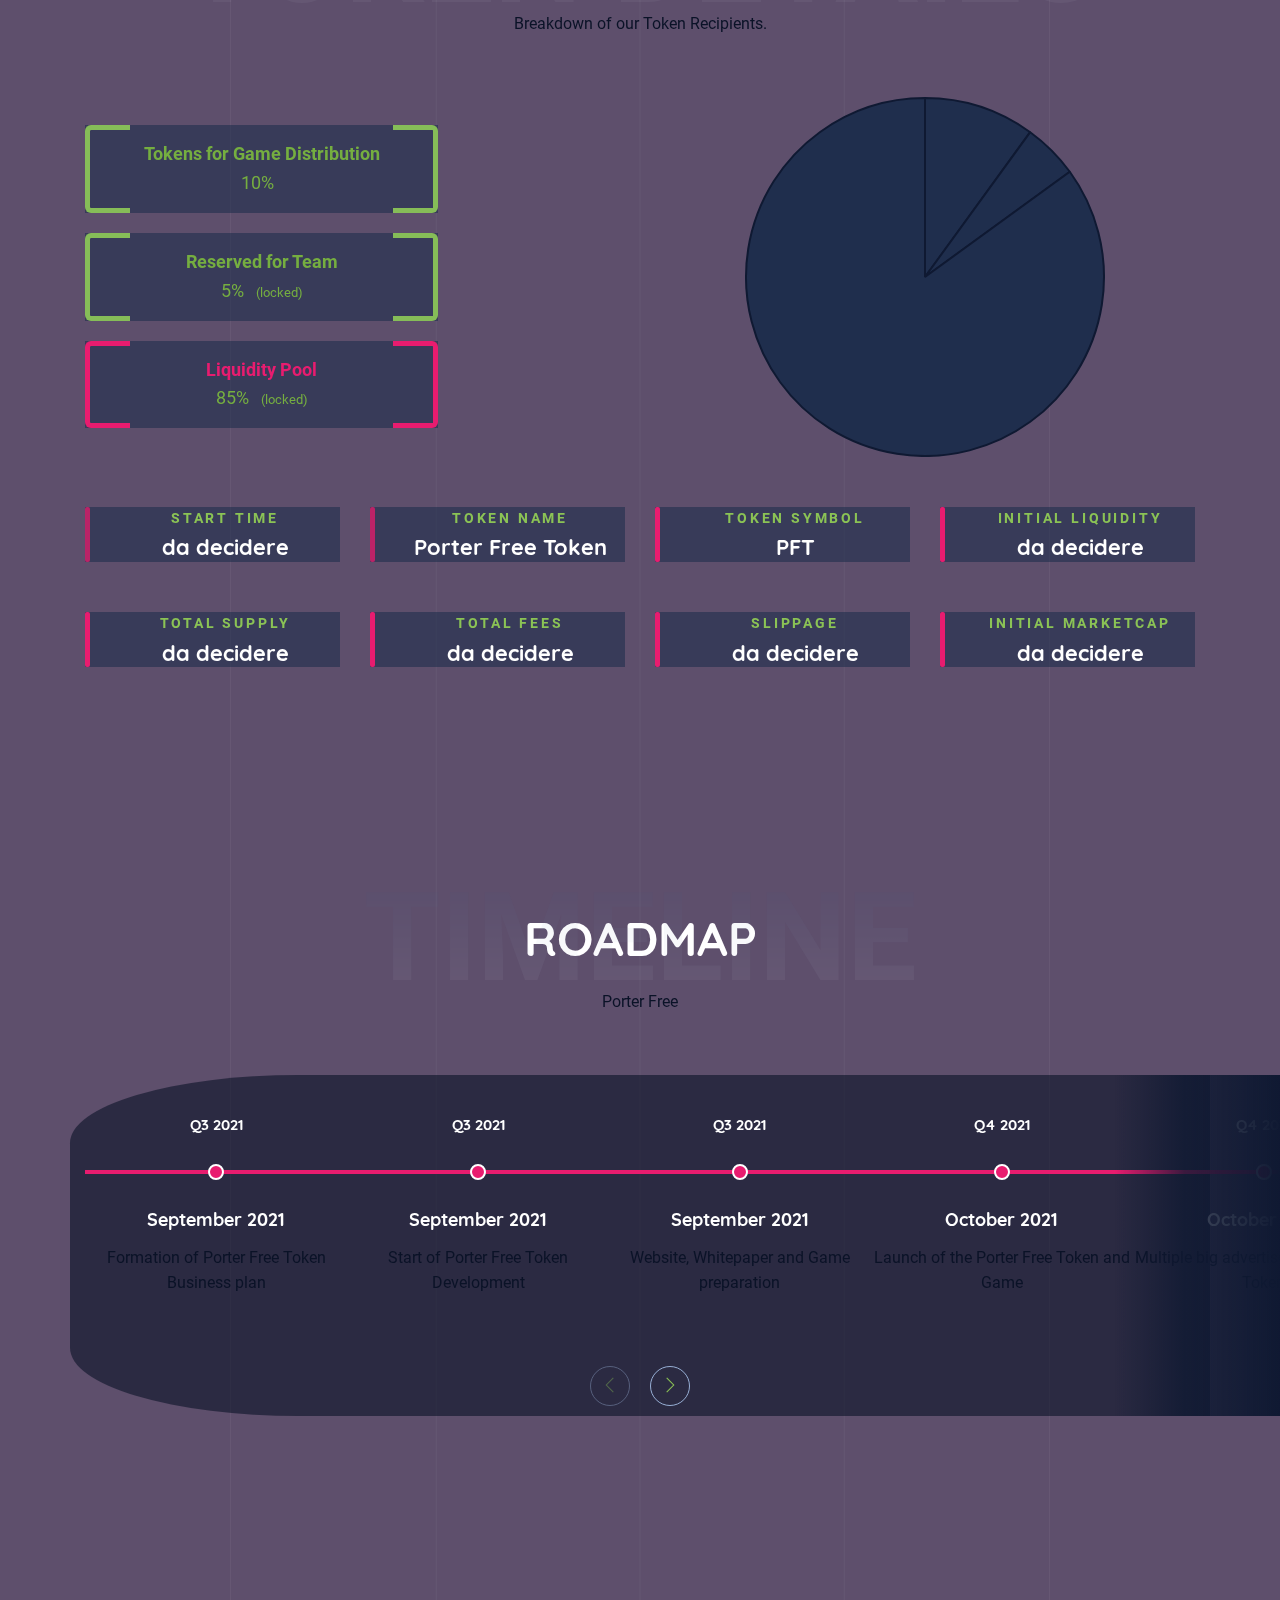
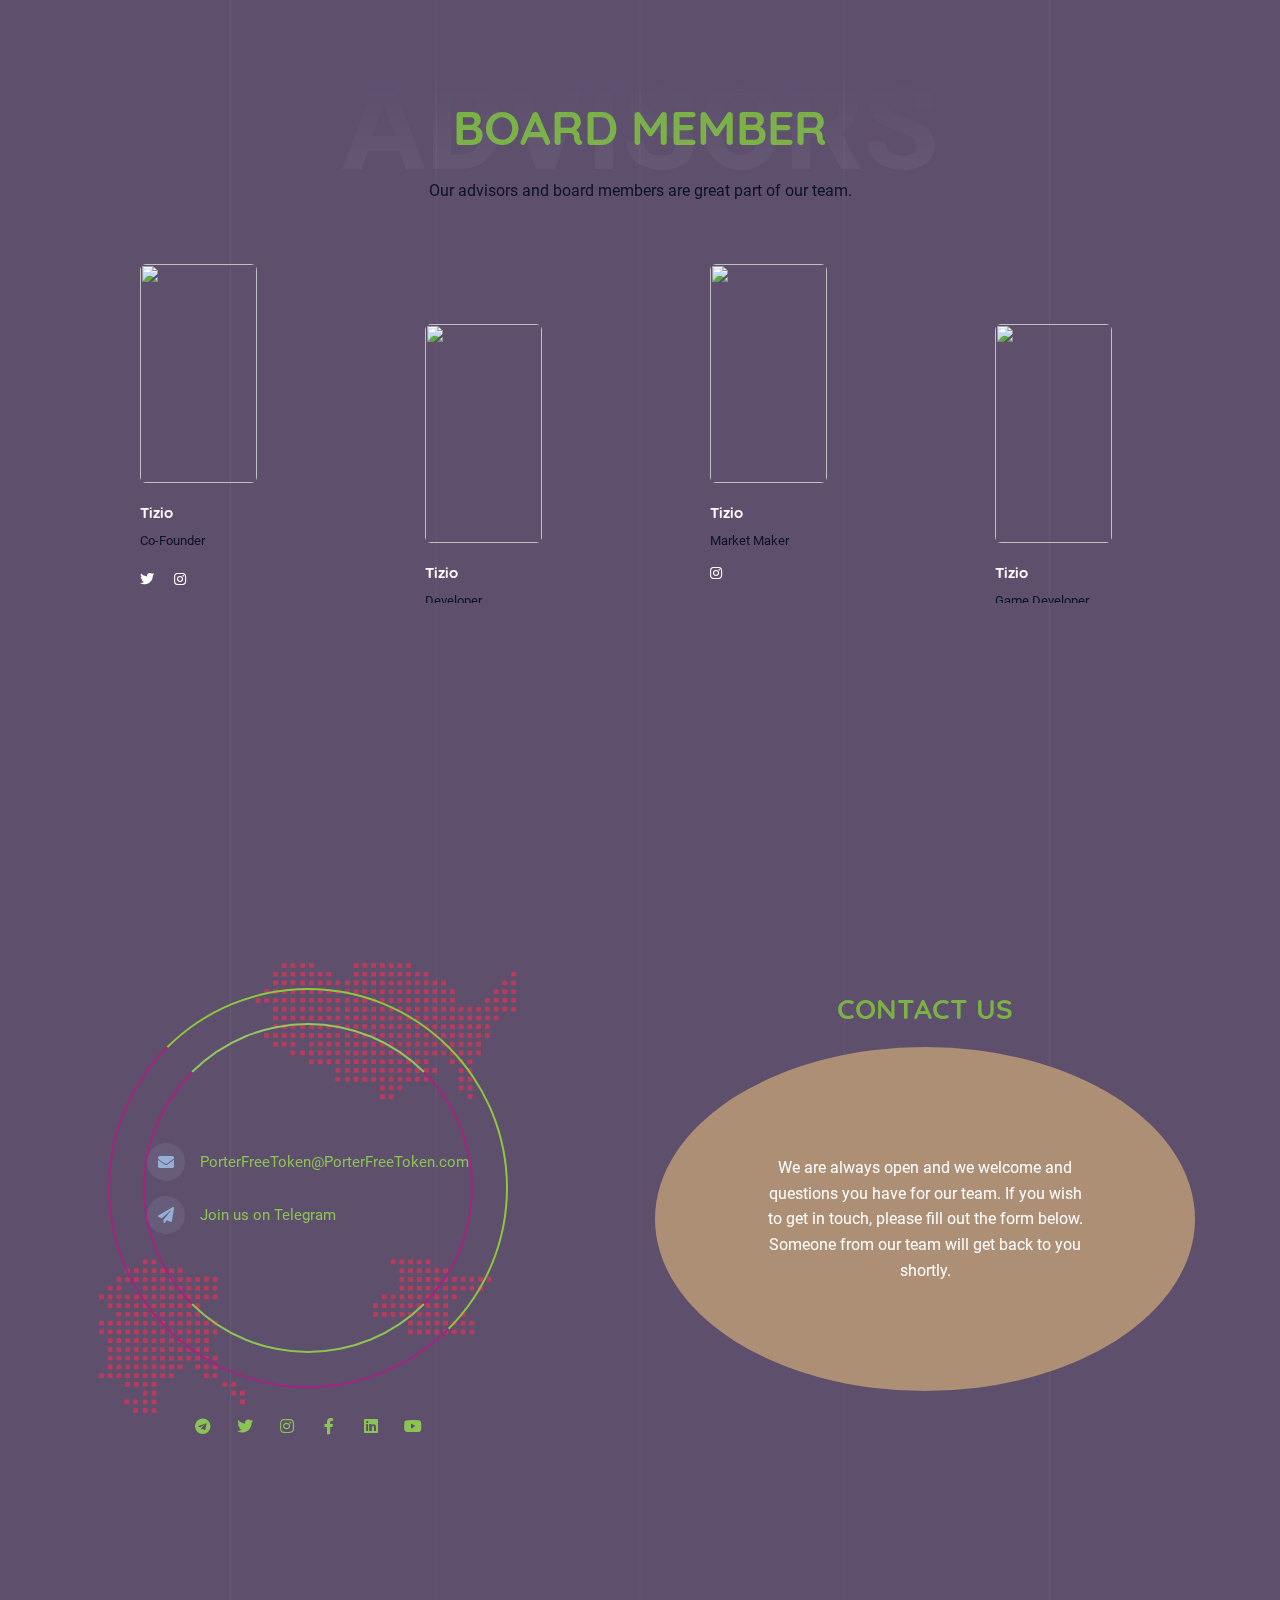
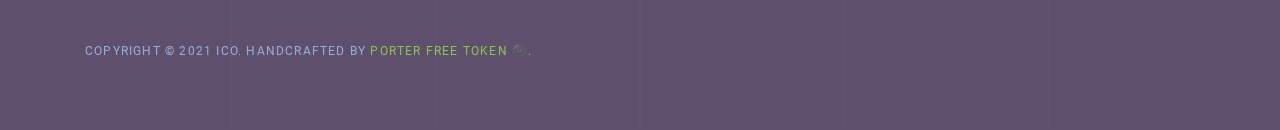
==== commit faa2ea46: "Update index.html" ====
--- a/index.html
+++ b/index.html
@@ -214,13 +214,6 @@
 				</div>
 			</div>
 	    <!-- .header-main @e -->
-   <div id="background" style="
-	        background-image: url(http://www.lazioeuropa.it/files/211125/world.jpeg);
-	        background-attachment: fixed;
-	        background-repeat: no-repeat;
-	        height: 100%;
-		position:fixed;
-	">
             <div class="banner banner-fs tc-light">
 
                 <div class="nk-block nk-block-sm nk-block-header my-auto">
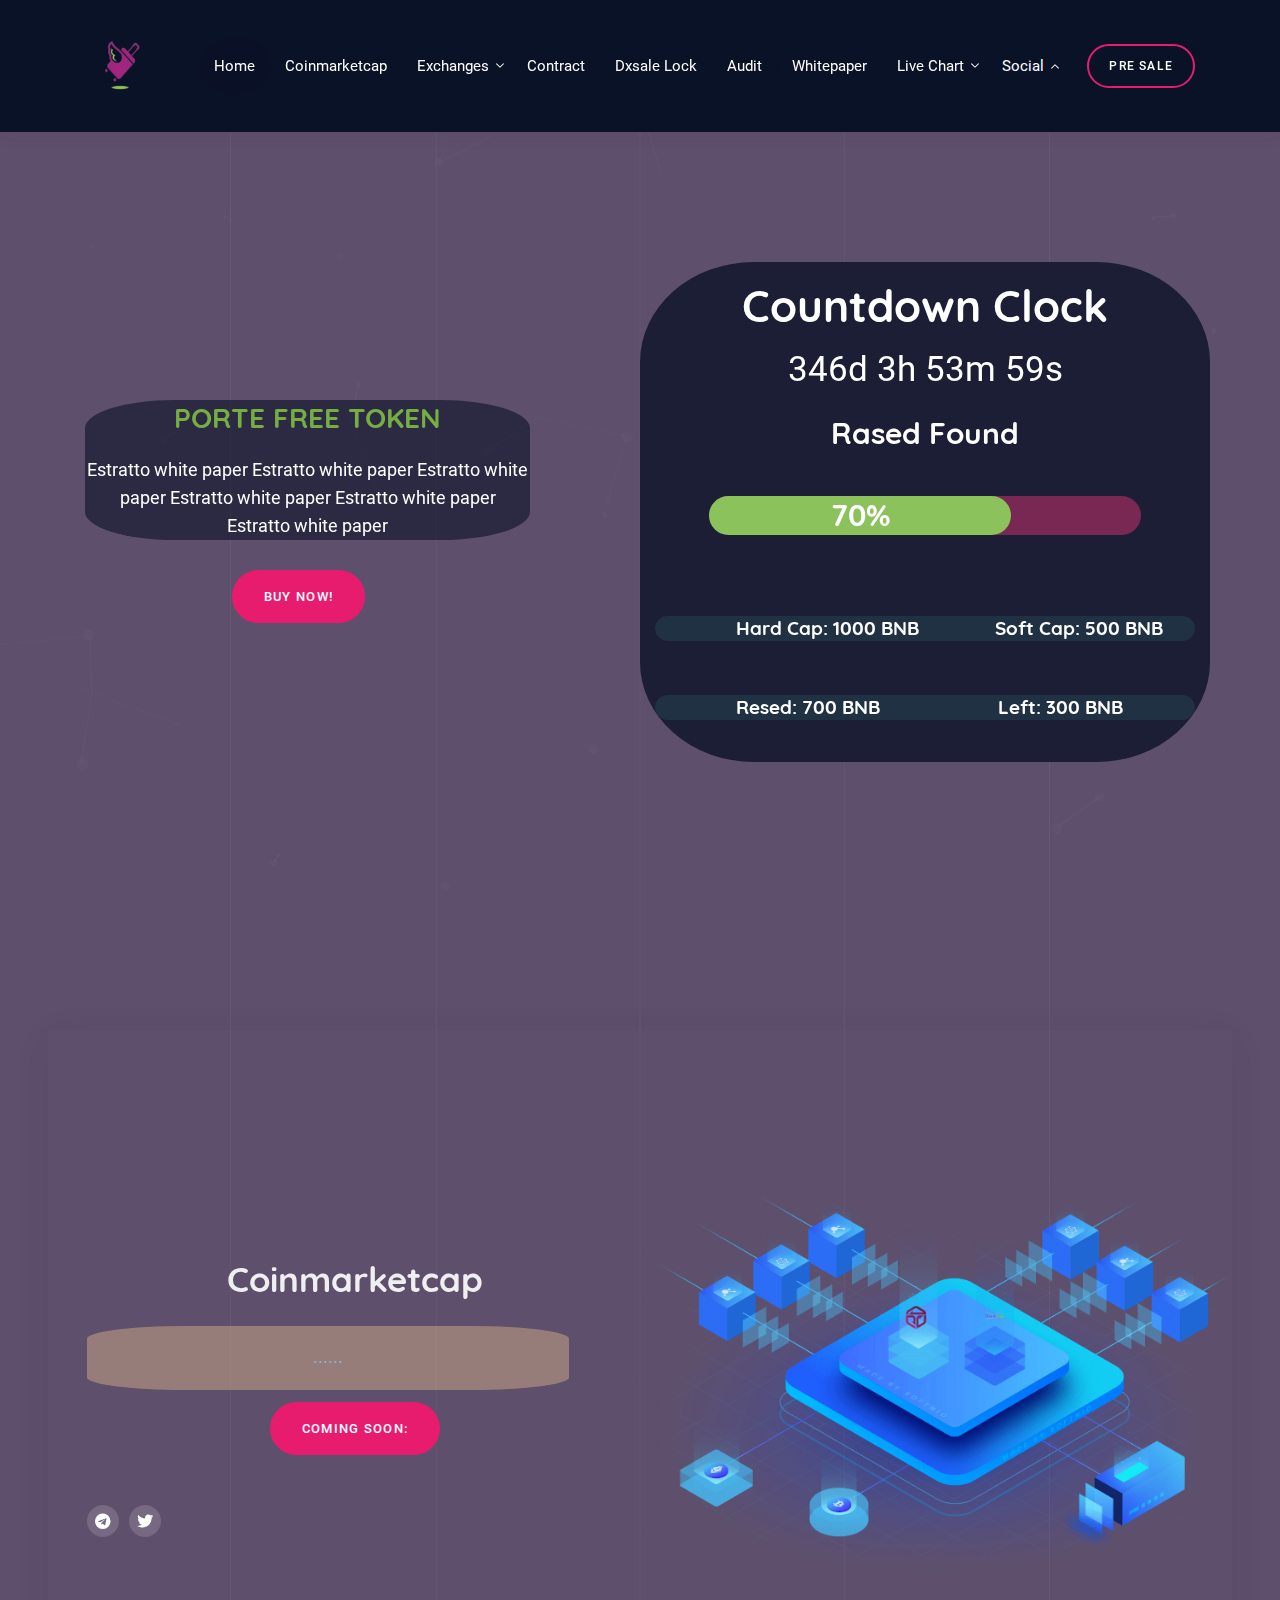
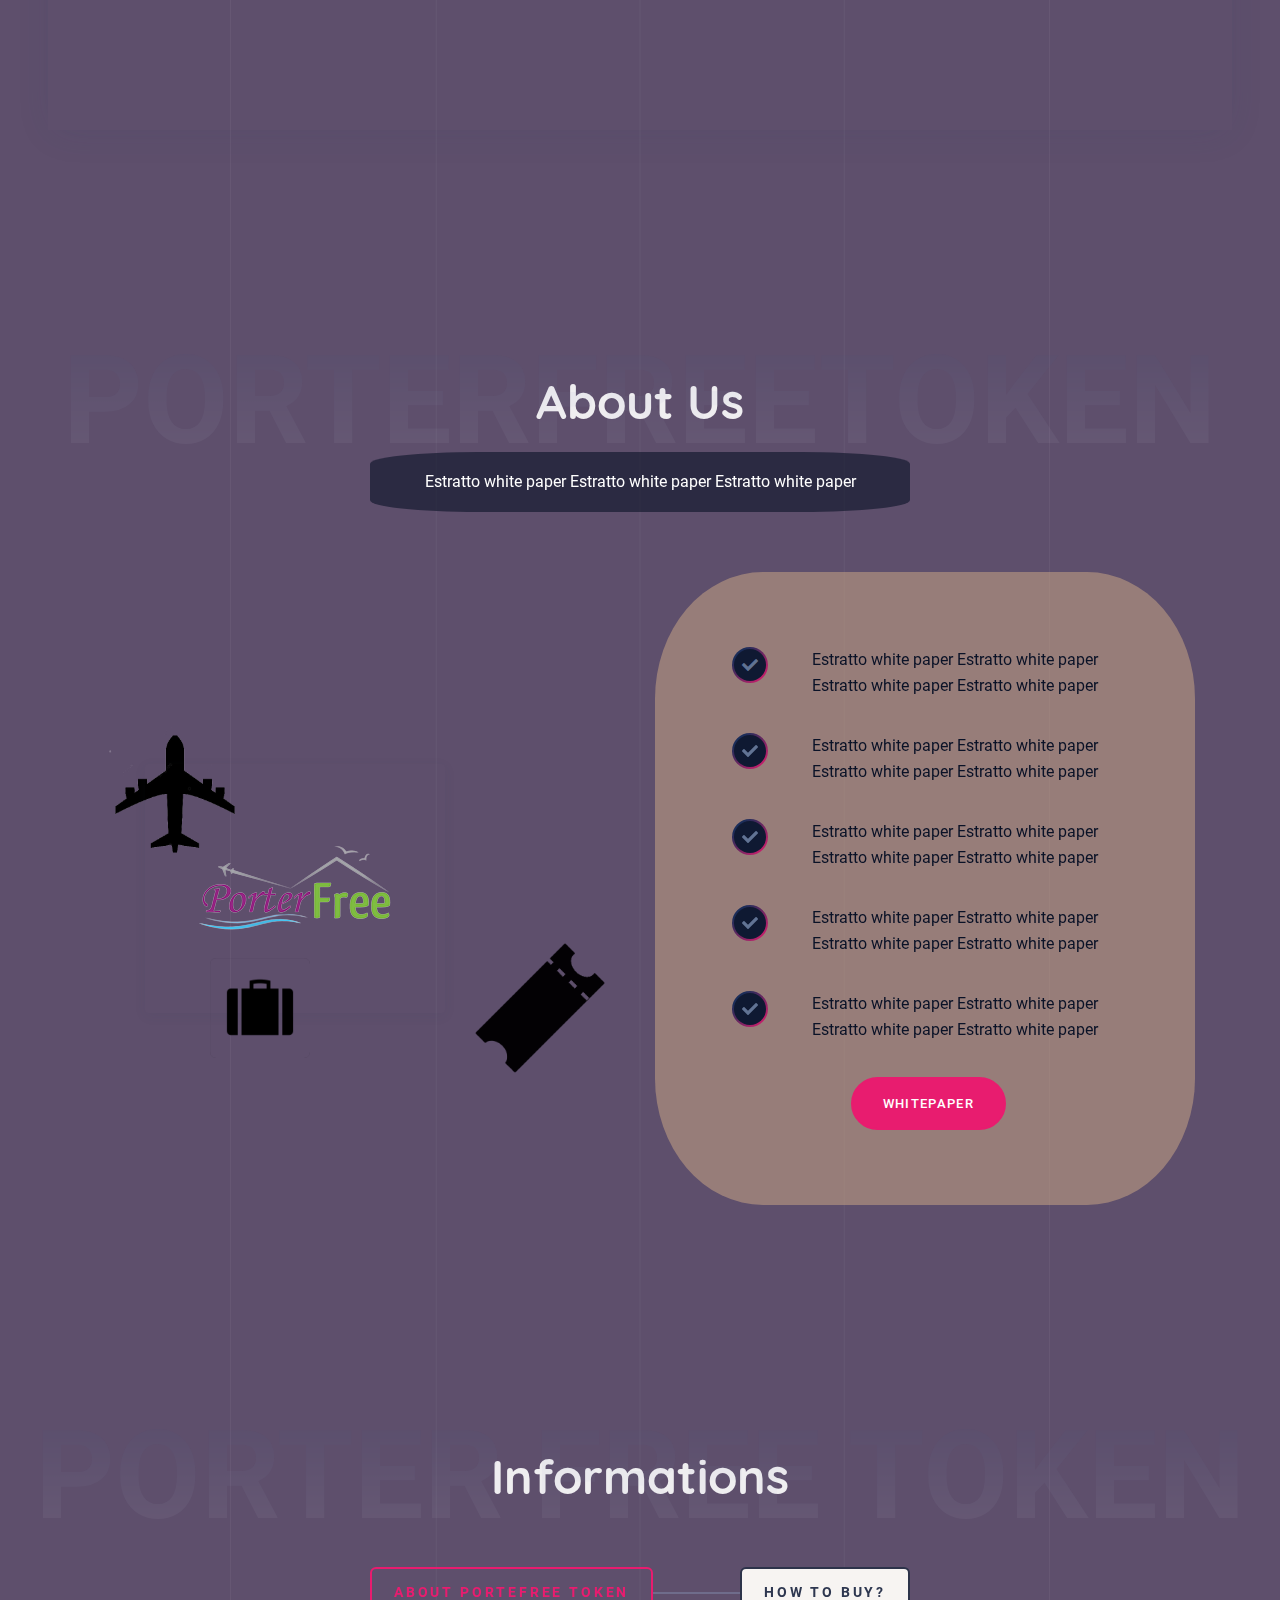
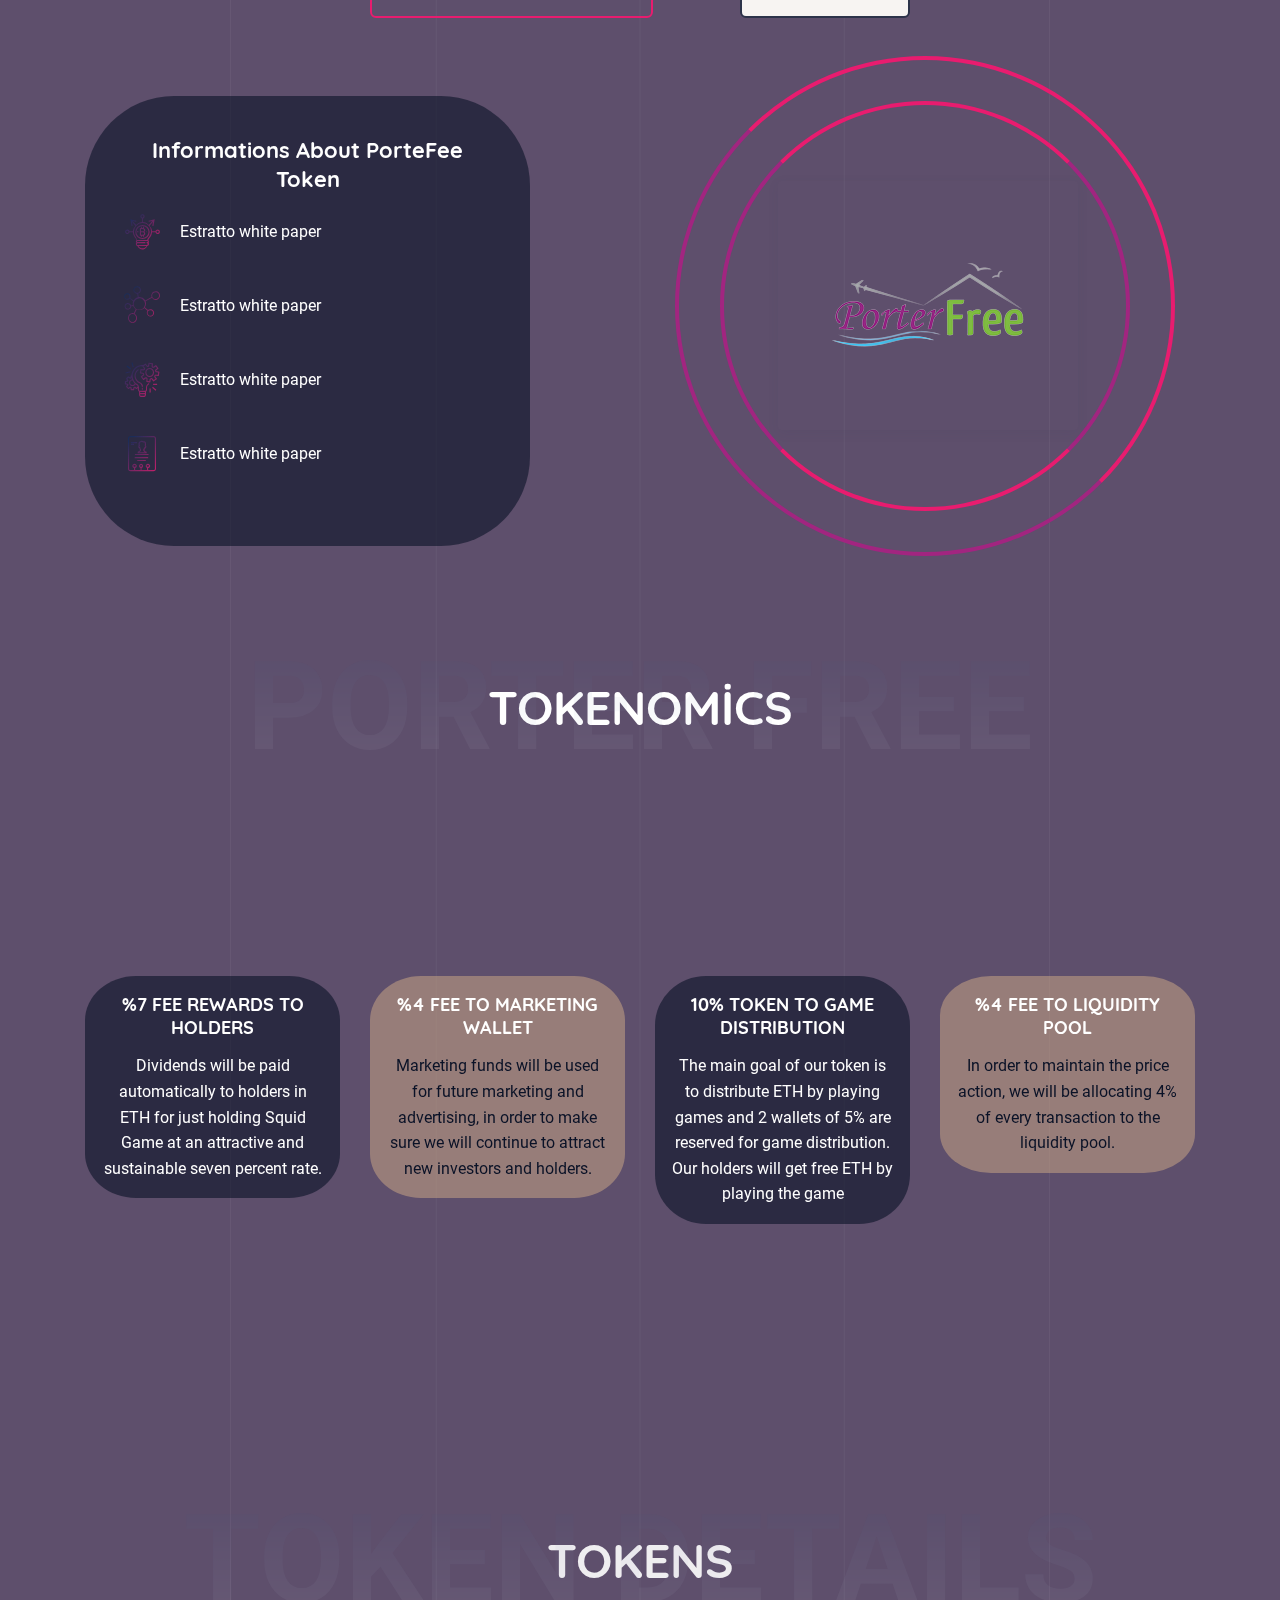
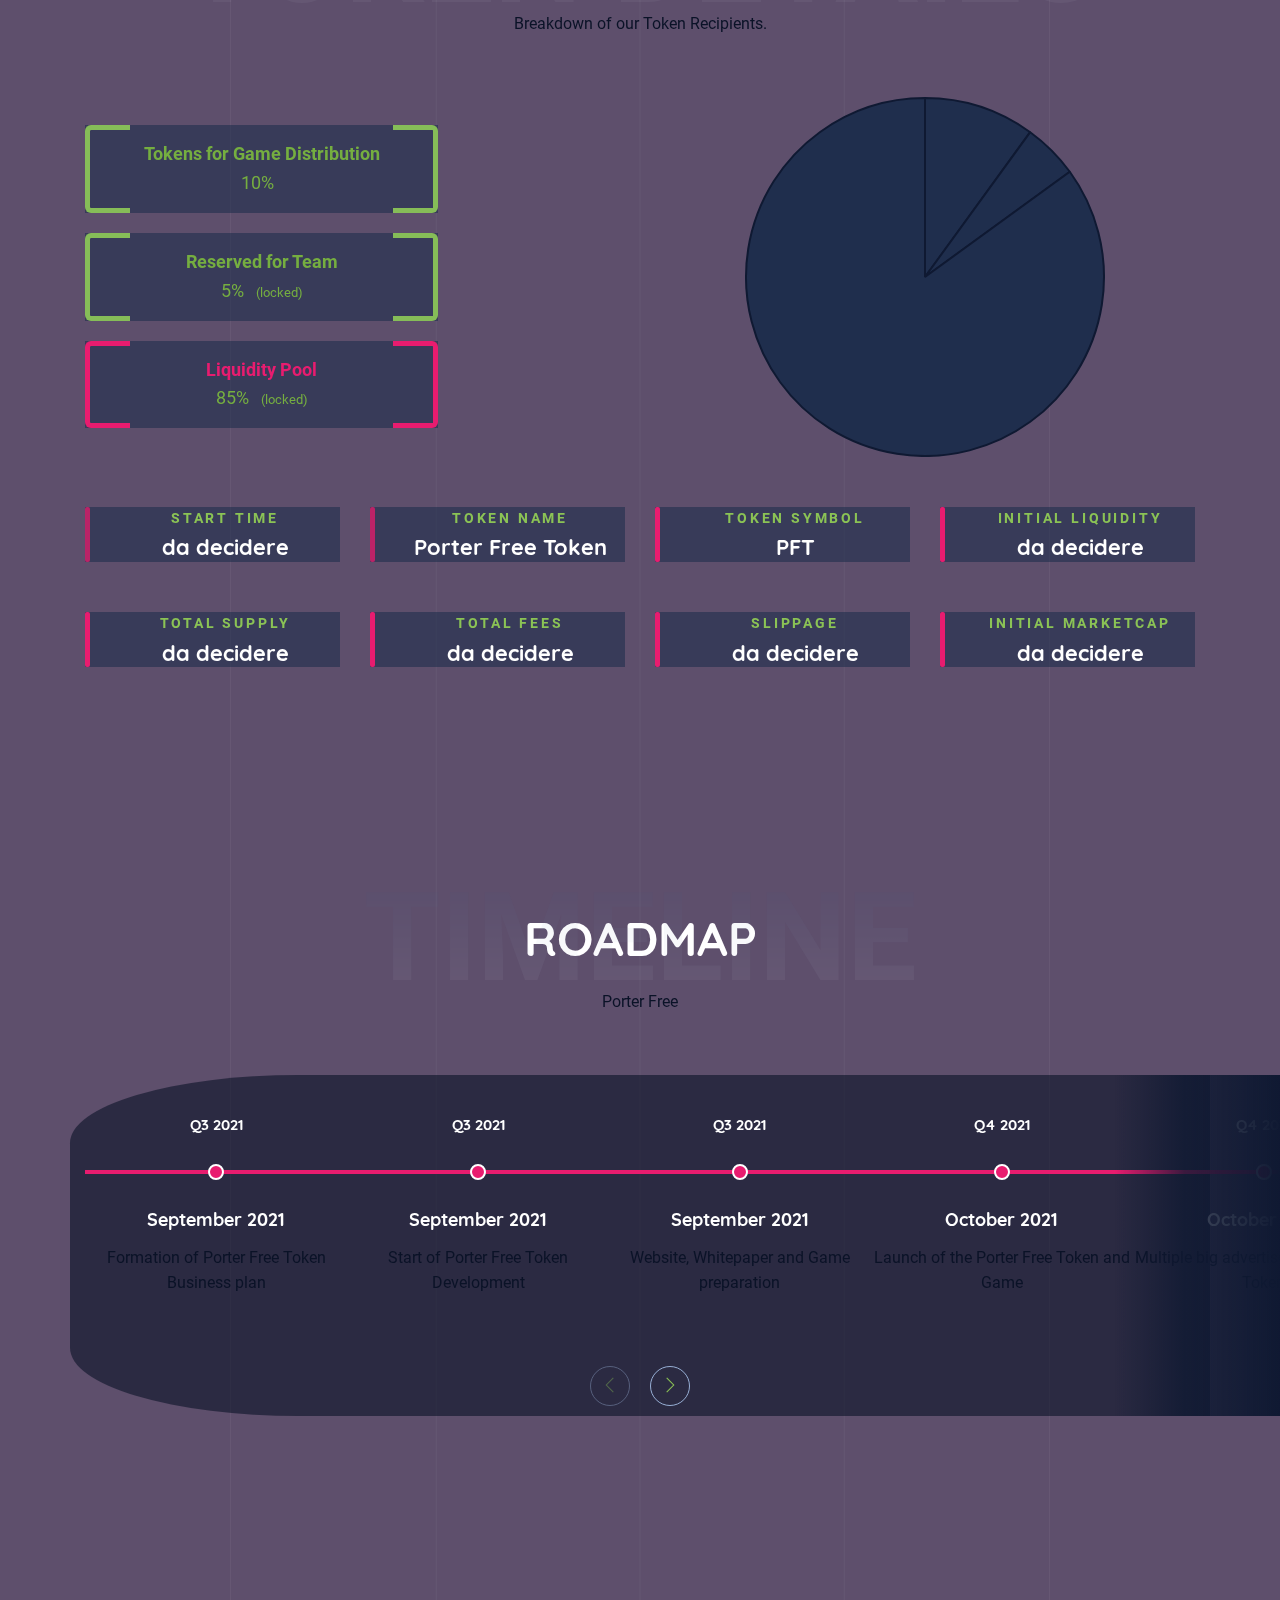
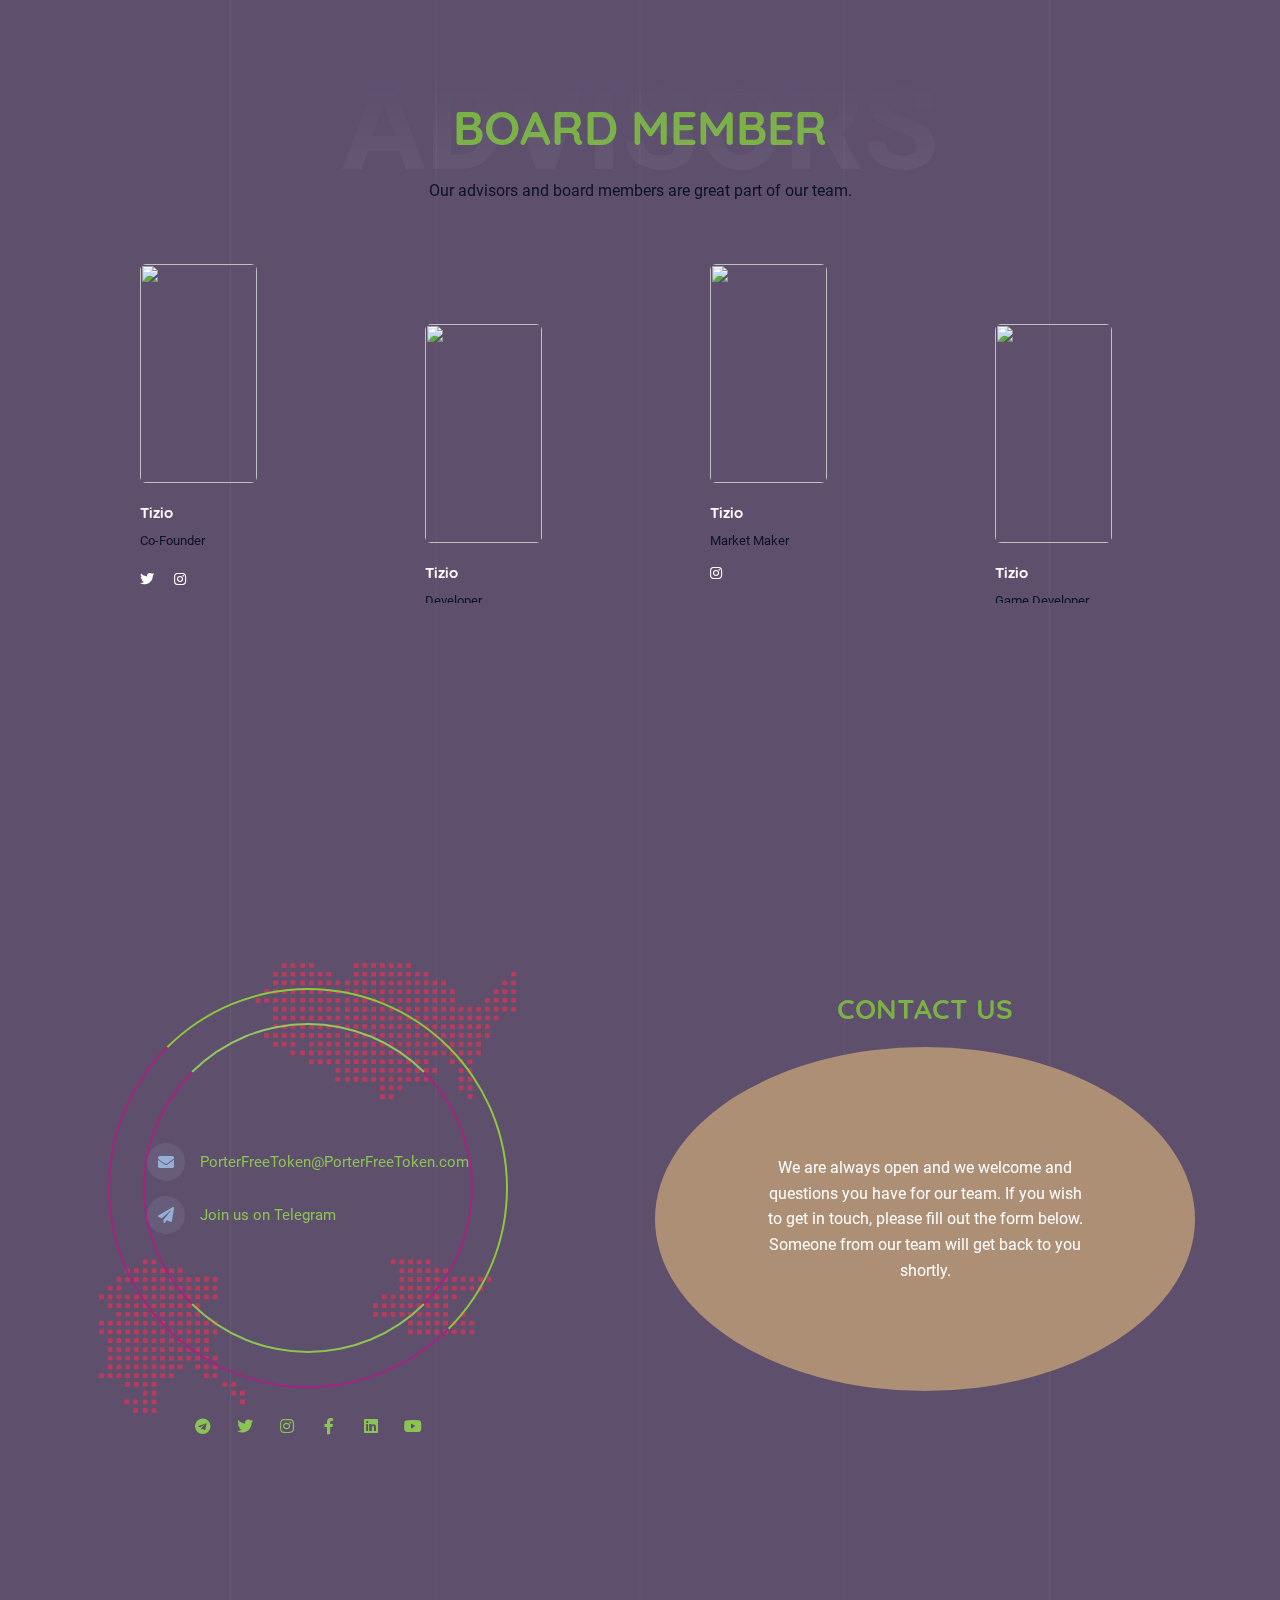
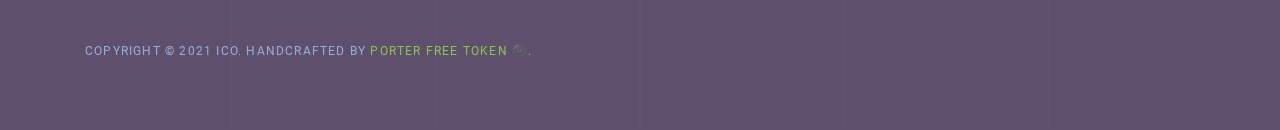
==== commit 15f4a9bf: "Update index.html" ====
--- a/index.html
+++ b/index.html
@@ -1050,8 +1050,6 @@
         <div class="nk-ovm nk-ovm-repeat nk-ovm-fixed shape-i">
             <div class="ovm-line"></div>
         </div>
-	</div>
-    
     <!-- Modal @s -->
 
     
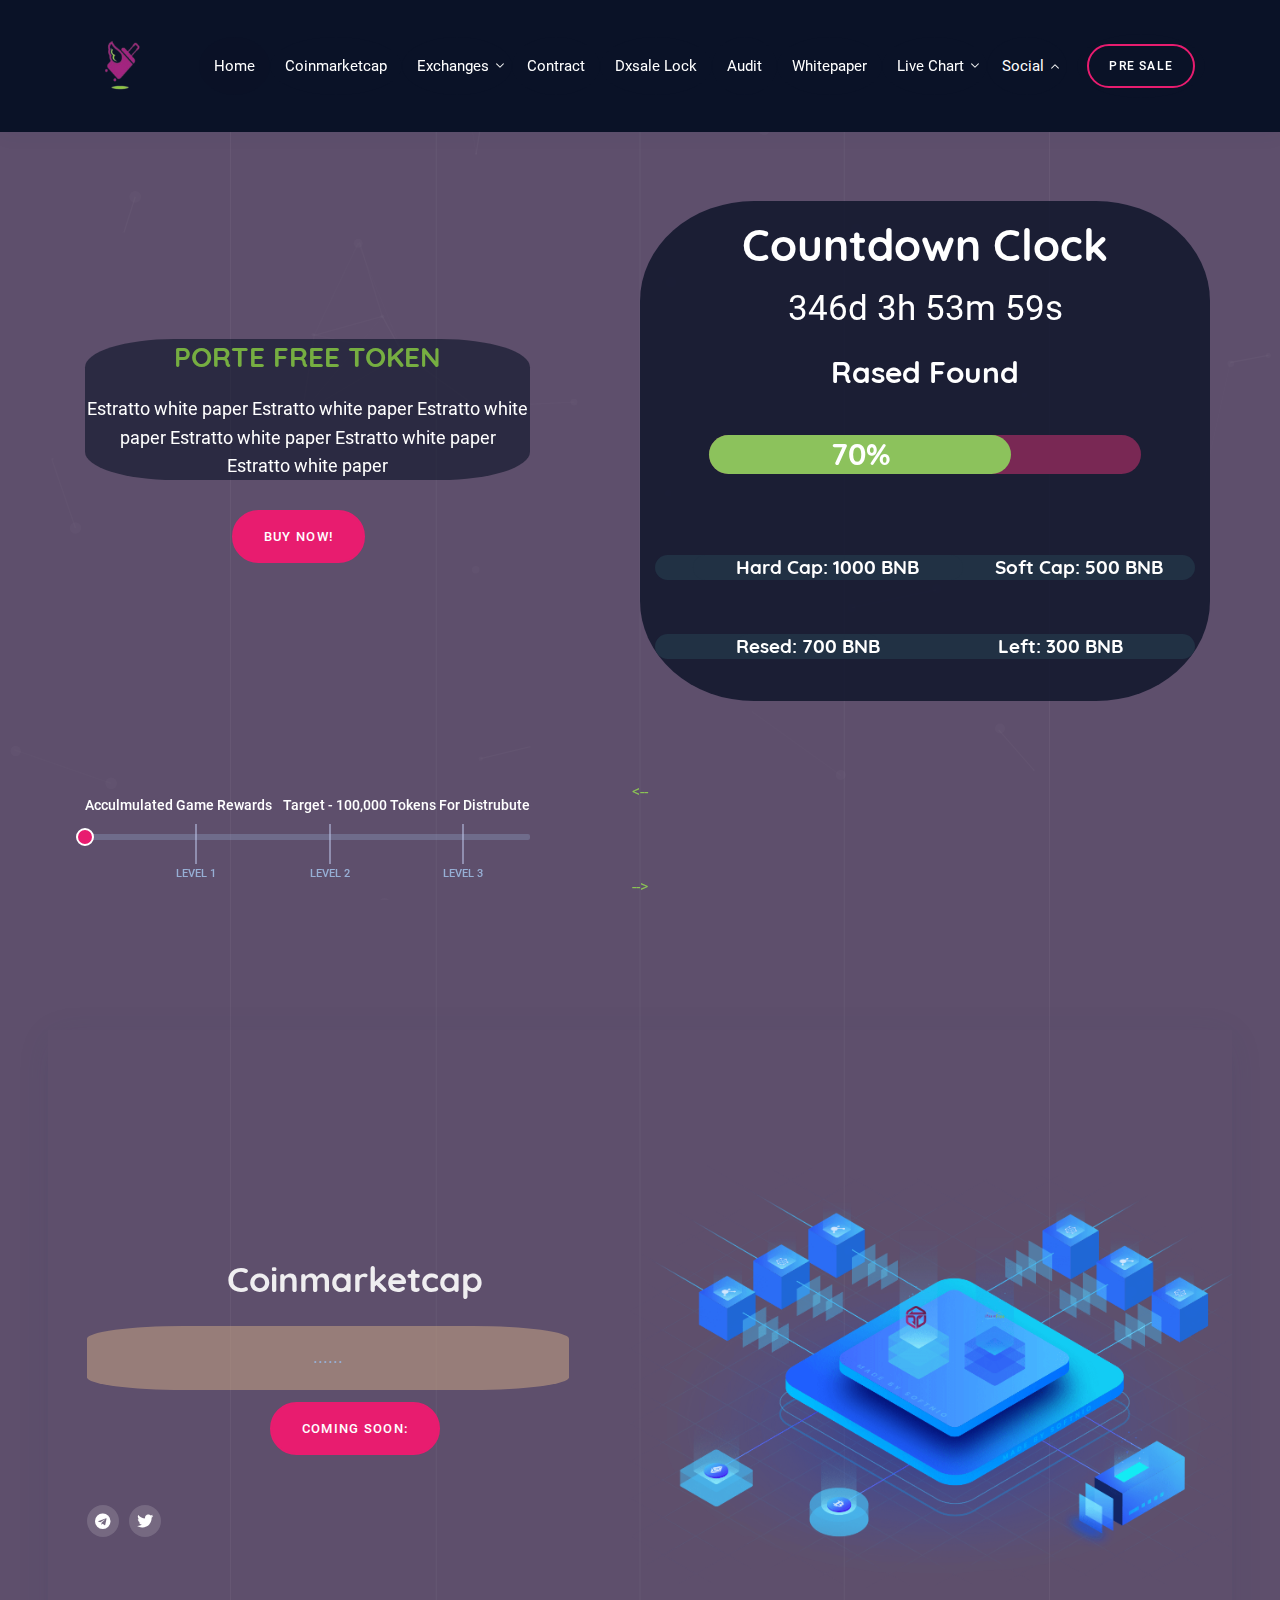
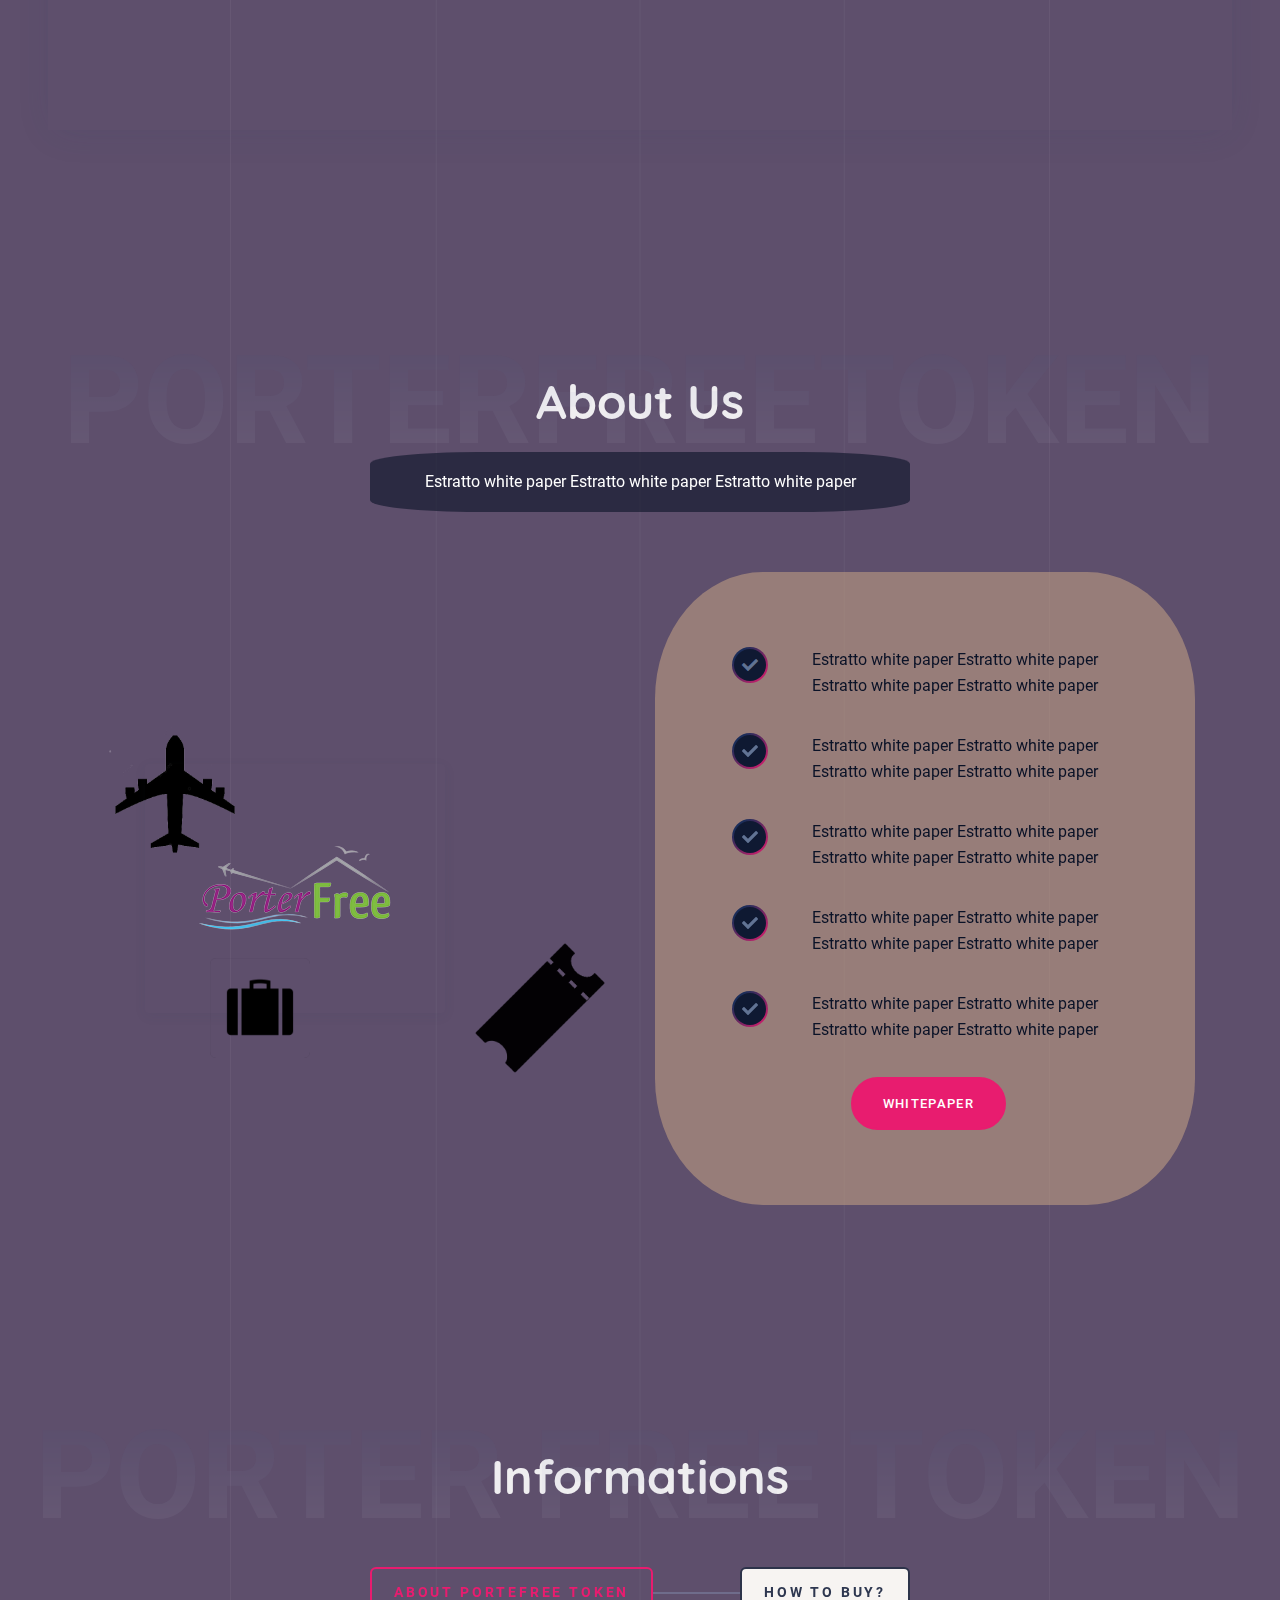
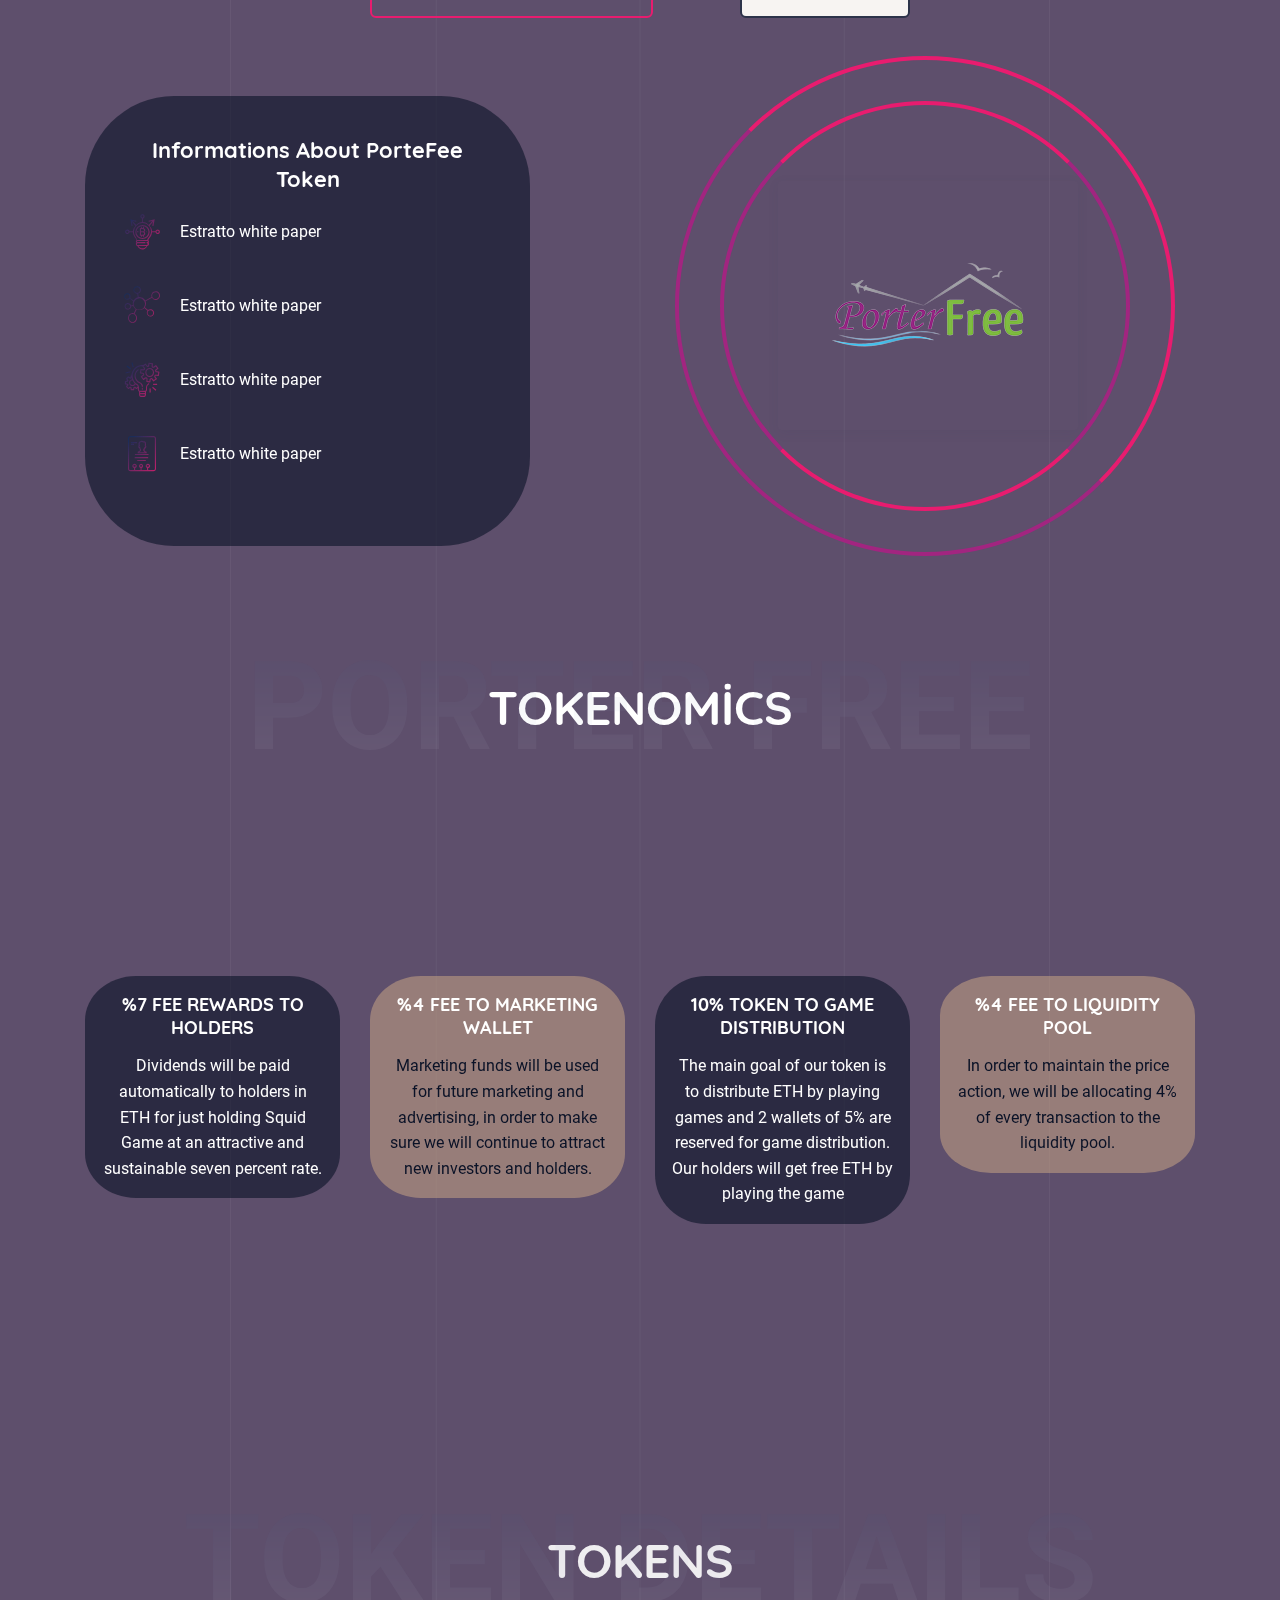
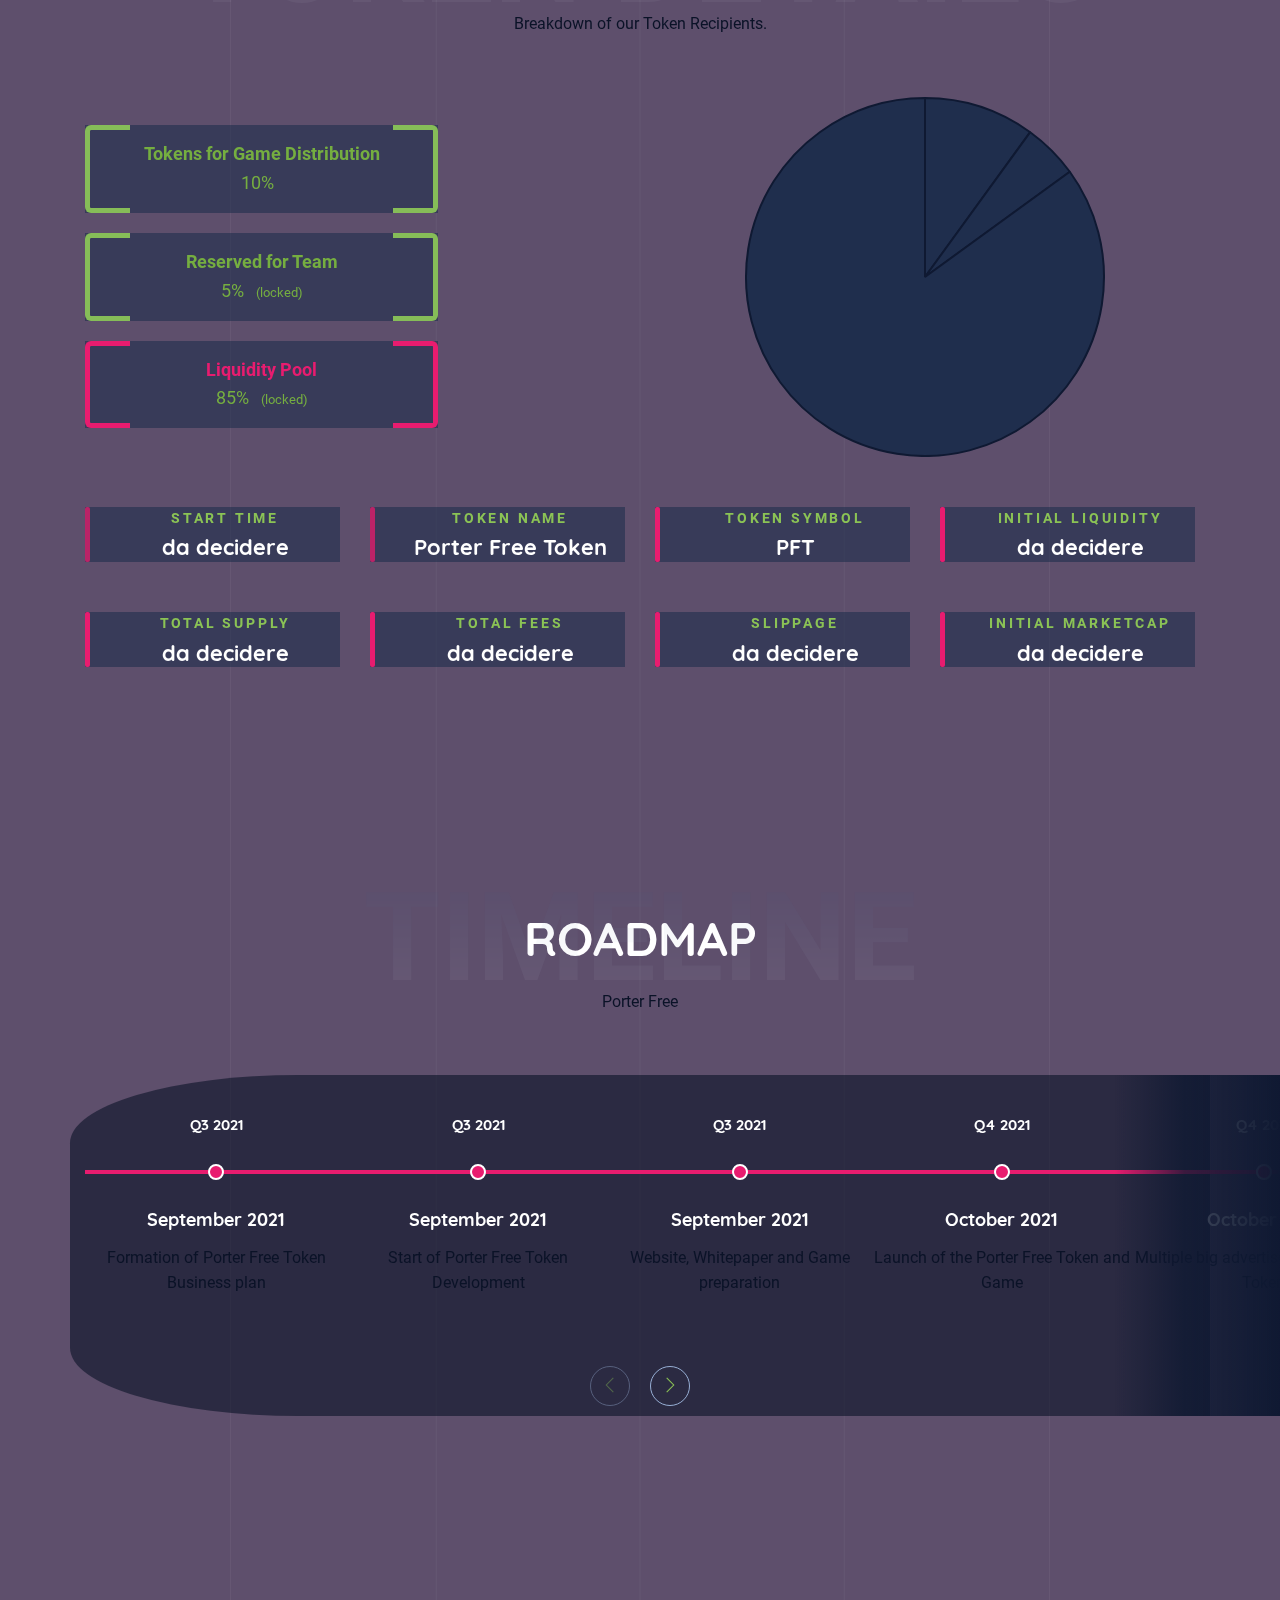
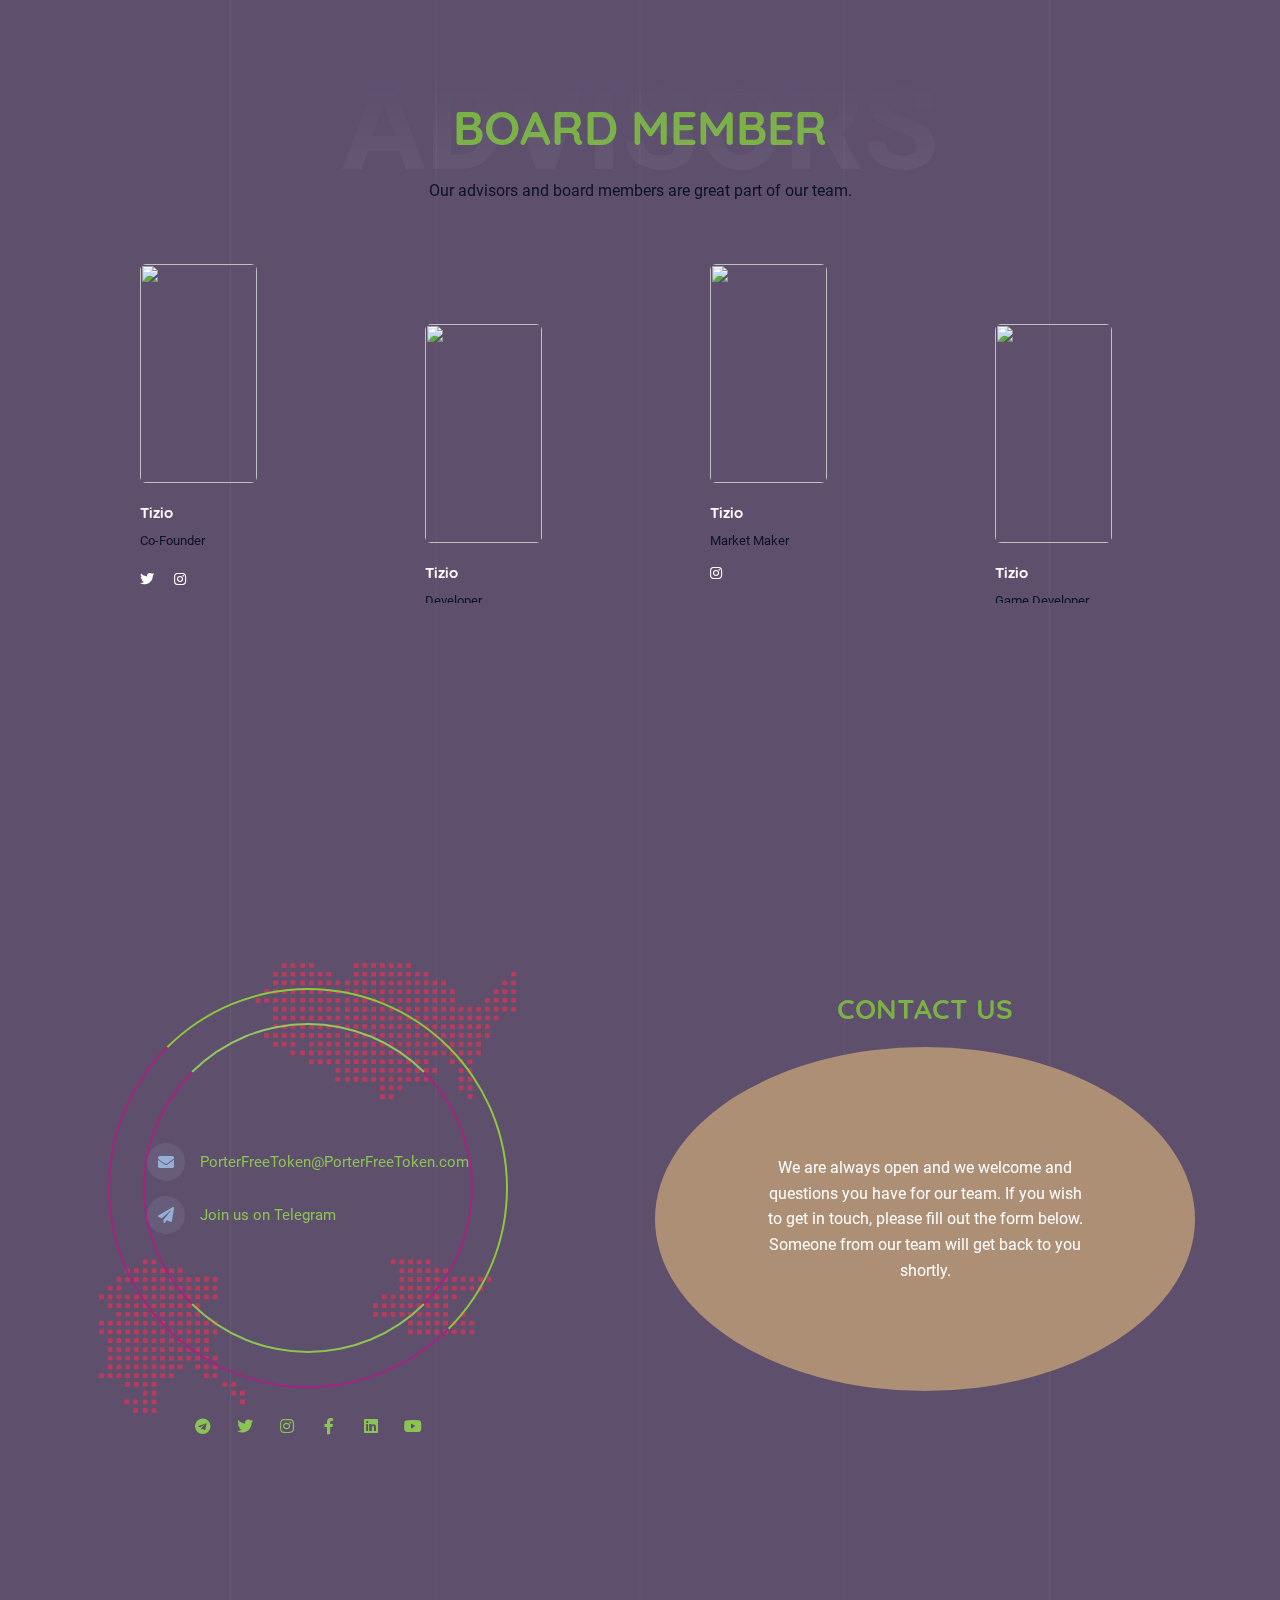
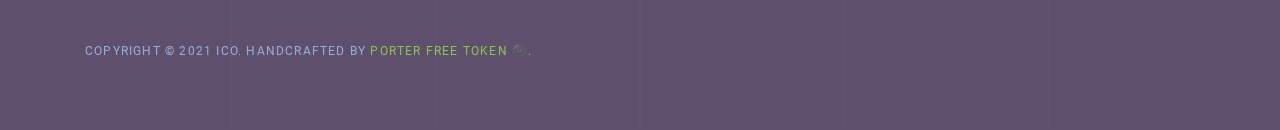
==== commit 35d01bc0: "Update index.html" ====
--- a/index.html
+++ b/index.html
@@ -271,9 +271,8 @@
     ">
 									<h1 class="title title-lg ttu animated fadeInUp" data-animate="fadeInUp" data-delay=".8" style="visibility: visible;animation-delay: 0.8s;color: #7ebc41e6;">Porte Free Token</h1>
                                     <p style="color: white; visibility: visible; animation-delay: 0.9s;" class="lead animated fadeInUp" data-animate="fadeInUp" data-delay=".9">Estratto white paper Estratto white paper Estratto white paper Estratto white paper Estratto white paper<br> Estratto white paper</p>
-                                    </div>
-							
-					<div class="cpn-action animated row fadeInUp" data-animate="fadeInUp" data-delay="1" style="visibility: visible;animation-delay: 1s;margin-left: 33%;margin-right: 33%;">
+                                    </div>						
+				<div class="cpn-action animated row fadeInUp" data-animate="fadeInUp" data-delay="1" style="visibility: visible;animation-delay: 1s;margin-left: 33%;margin-right: 33%;">
                                         <!--<a class="btn btn-primary btn-round col-md-7" target="_blank" href="https://dosya.co/2oireik4bwp2/">Download Porter Free Token(Beta)</a>-->
                                        <p> <a class="btn btn-primary btn-round col-md-4" style="
 " target="_blank" href="https://pancakeswap.finance">Buy Now!</a>
@@ -285,7 +284,7 @@
                         </div><!-- .row -->
                     </div>
                 </div>
-                <!--<div class="nk-block nk-block-status">
+                <--<div class="nk-block nk-block-status">
                     <div class="container container-xxl">
                         <div class="row gutter-vr-40px justify-content-between">
                             <div class="col-xxl-6 col-xl-5 col-lg-5">
@@ -304,13 +303,13 @@
                             </div>
                         </div>
                     </div>
-                </div>-->
+		    </div>-->
                 
                 <!-- Place Particle Js -->
                 <div id="particles-bg" class="particles-container is-fixed particles-bg op-20"><canvas class="particles-js-canvas-el" width="1217" height="1096" style="width: 100%; height: 100%;"></canvas></div>
             </div>
-		</div></header>
-    
+	</div>
+	    </header>
         <main class="nk-pages tc-light">
             <!-- // -->
                 <div class="nk-preview">
